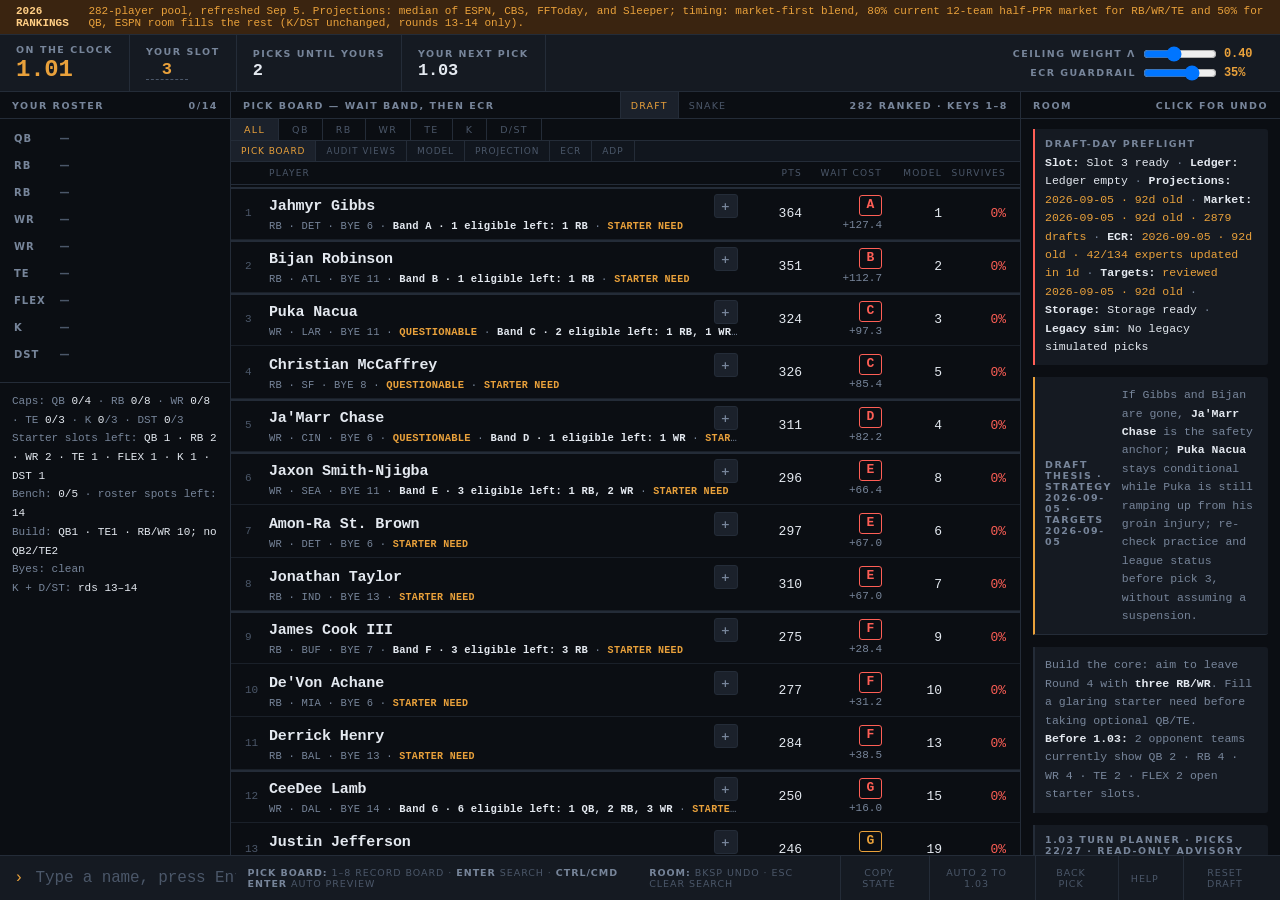
==== out/draft_terminal.html @ deabbd73 "Refresh draft-eve data and strengthen consensus judgment export" ====
<!doctype html>
<html lang="en">
<head>
<meta charset="utf-8">
<meta name="viewport" content="width=device-width,initial-scale=1,viewport-fit=cover">
<meta name="theme-color" content="#0B0E13">
<meta name="apple-mobile-web-app-capable" content="yes">
<meta name="apple-mobile-web-app-status-bar-style" content="black-translucent">
<meta name="apple-mobile-web-app-title" content="Draft Terminal">
<link rel="icon" type="image/png" sizes="32x32" href="draft-terminal-icon-32.png">
<link rel="apple-touch-icon" sizes="180x180" href="draft-terminal-icon-180.png">
<title>Lava Hound Draft Terminal</title>
<style>
:root{
  --ink:#0B0E13; --panel:#151A22; --panel2:#1B212B; --rule:#242C38;
  --amber:#E9A13B; --text:#E4E9F0; --dim:#77859A; --dimmer:#4B5769;
  --green:#3ED98B; --red:#FF5F56; --cyan:#5BC6E8;
  --mono:ui-monospace,SFMono-Regular,"SF Mono",Menlo,Consolas,"Liberation Mono",monospace;
  --sans:system-ui,-apple-system,"Segoe UI",Roboto,sans-serif;
}
*{box-sizing:border-box;margin:0;padding:0}
html,body{height:100%;overscroll-behavior:none}
body{
  background:var(--ink);color:var(--text);font-family:var(--mono);
  font-size:14px;overflow:hidden;font-variant-numeric:tabular-nums;
  -webkit-tap-highlight-color:transparent;
}
.eyebrow{font-family:var(--sans);font-size:9.5px;letter-spacing:.16em;text-transform:uppercase;color:var(--dim);font-weight:600}
button{font:inherit;color:inherit;background:none;border:none;cursor:pointer}
input{font:inherit;color:inherit;background:none;border:none;outline:none}

#app{display:grid;grid-template-rows:auto auto 1fr auto;height:100%}

/* ── header ─────────────────────────────── */
header{border-bottom:1px solid var(--rule);background:var(--panel);
  display:flex;align-items:stretch;gap:0}
.hcell{padding:9px 16px;border-right:1px solid var(--rule);display:flex;flex-direction:column;gap:3px;justify-content:center}
.hcell .v{font-size:17px;font-weight:600;letter-spacing:-.01em;line-height:1}
.hcell.big .v{font-size:24px;color:var(--amber)}
.hcell.grow{flex:1;border-right:none;align-items:flex-end;justify-content:center}
.slot-in{width:42px;font-size:17px;font-weight:600;color:var(--amber);border-bottom:1px dashed var(--dimmer);text-align:center}
.slot-in:focus{border-bottom-color:var(--amber)}
.warn{background:#3A2410;color:var(--amber);padding:5px 16px;font-size:11px;
  border-bottom:1px solid var(--rule);display:flex;gap:10px;align-items:center}
.warn b{color:#FFCE85}

/* ── body ───────────────────────────────── */
main{display:grid;grid-template-columns:230px 1fr 260px;min-height:0}
main.snake-mode{grid-template-columns:1fr}
main.snake-mode>.col:first-child,main.snake-mode>.col:last-child{display:none}
.col{min-width:0;min-height:0;display:flex;flex-direction:column}
.col+.col{border-left:1px solid var(--rule)}
.chead{padding:8px 12px 7px;border-bottom:1px solid var(--rule);display:flex;justify-content:space-between;align-items:baseline}
.mode{display:flex;align-self:stretch;margin:-8px -12px -7px 0}
.mode button{padding:0 10px;border-left:1px solid var(--rule);font-family:var(--sans);font-size:9.5px;letter-spacing:.12em;text-transform:uppercase;color:var(--dimmer)}
.mode button.on{background:var(--panel2);color:var(--amber)}

/* roster rail */
.slots{padding:6px 8px;overflow:auto}
.slotrow{display:flex;align-items:center;gap:8px;padding:5px 6px;border-radius:3px;font-size:12.5px}
.slotrow .lbl{color:var(--dim);width:38px;font-size:10px;letter-spacing:.1em;font-family:var(--sans);font-weight:600}
.slotrow.empty .nm{color:var(--dimmer)}
.slotrow.filled{background:var(--panel)}
.slotrow .nm{overflow:hidden;text-overflow:ellipsis;white-space:nowrap}
.needs{margin-top:8px;padding:9px 12px;border-top:1px solid var(--rule);font-size:11px;color:var(--dim);line-height:1.7}
.needs span{color:var(--text)}

/* board */
.board{flex:1;min-height:0;overflow:auto;overscroll-behavior:contain;padding:2px 0}
.brow{position:relative;display:grid;grid-template-columns:16px minmax(120px,1fr) 46px 60px 44px 46px 44px 50px 50px;
  align-items:center;gap:8px;padding:7px 14px;border-bottom:1px solid #1A2029;cursor:pointer}
.brow.tier-start{box-shadow:inset 0 2px 0 var(--rule)}
.brow:hover{background:var(--panel)}
.brow.focus-top{background:#1a222d}
.brow.queued .nm{color:#ffce85}
.brow.audit{cursor:default}
.brow.audit:hover{background:transparent}
/* Value bar is a faint audit-view cue only; the Pick Board drops it so the
   wait band, not the exact wait cost, carries the visual signal. */
.bar{position:absolute;left:0;top:0;bottom:0;opacity:.07;pointer-events:none}
#boardcol.pick-mode .bar{display:none}
.brow .rk{color:var(--dimmer);font-size:11px}
.nmwrap{display:flex;flex-direction:column;gap:2px;min-width:0;z-index:1}
.nmline{display:flex;align-items:center;gap:6px;min-width:0}
.nmline .nm{flex:1}
.nm{font-size:15px;font-weight:600;letter-spacing:-.01em;white-space:nowrap;overflow:hidden;text-overflow:ellipsis}
.rowaction,.mini-btn,.queue-btn,.queue-reorder{
  display:inline-flex;align-items:center;justify-content:center;min-width:28px;min-height:28px;
  padding:0 8px;border:1px solid var(--rule);border-radius:3px;color:var(--dim);background:var(--panel2);
  font:600 9px var(--sans);letter-spacing:.1em;text-transform:uppercase
}
.rowaction{flex:none;min-width:24px;min-height:24px;padding:0 6px;font-size:11px;line-height:1}
.rowaction.on{color:#ffce85;border-color:var(--amber);background:#2b2113}
.rowaction:hover,.mini-btn:hover,.queue-btn:hover,.queue-reorder:hover{color:var(--text);border-color:var(--dim)}
.rowaction:focus-visible,.mini-btn:focus-visible,.queue-btn:focus-visible,.queue-reorder:focus-visible,.brow:focus-visible{
  outline:2px solid var(--amber);outline-offset:2px
}
.sub{font-size:10.5px;color:var(--dim);letter-spacing:.02em;white-space:nowrap;overflow:hidden;text-overflow:ellipsis}
.sub .flag{color:var(--amber);font-weight:700}
.sub .conflict-projection{color:var(--cyan)}
.sub .conflict-consensus{color:var(--amber)}
.sub .tierflag{color:var(--text);font-weight:700}
.flag{color:var(--amber);font-weight:700;font-size:10px;letter-spacing:.03em;text-transform:uppercase}
.conflict-projection{color:var(--cyan)}
.conflict-consensus{color:var(--amber)}
.qtag-target{color:var(--green)}
.qtag-conditional{color:var(--amber)}
.qtag-fade{color:var(--red)}
.status{color:var(--amber);font-weight:700}
.newsflag{color:var(--dim);font-weight:600}
.num{text-align:right;font-size:13px;z-index:1}
.num small{display:block;font-size:9px;color:var(--dimmer);font-family:var(--sans);letter-spacing:.1em;text-transform:uppercase;margin-top:2px}
/* wait band (primary) over exact wait cost (secondary tiebreak) */
.wait{display:flex;flex-direction:column;align-items:flex-end;gap:3px;z-index:1;text-align:right}
.band{display:inline-flex;align-items:center;justify-content:center;min-width:23px;padding:1px 6px;
  border:1px solid currentColor;border-radius:3px;font-size:13px;font-weight:700;line-height:1.3}
.waitcost{font-size:11px;color:var(--dim)}
.thead{display:grid;grid-template-columns:16px minmax(120px,1fr) 46px 60px 44px 46px 44px 50px 50px;gap:8px;padding:5px 14px;
  border-bottom:1px solid var(--rule)}
.thead div{font-family:var(--sans);font-size:9px;letter-spacing:.14em;text-transform:uppercase;color:var(--dimmer);text-align:right;line-height:1.35}
.thead div:nth-child(2){text-align:left}
/* Pick Board keeps Player / Pts / Wait / Model / Survives; ECR, ADP and
   ECR−Model stay in the audit views and in Copy state. */
#boardcol.pick-mode .thead,#boardcol.pick-mode .brow{grid-template-columns:16px minmax(130px,1fr) 56px 72px 52px 56px}
#boardcol.pick-mode .thead>:nth-child(6),#boardcol.pick-mode .thead>:nth-child(7),#boardcol.pick-mode .thead>:nth-child(8),
#boardcol.pick-mode .brow>:nth-child(7),#boardcol.pick-mode .brow>:nth-child(8),#boardcol.pick-mode .brow>:nth-child(9){display:none}
.empty-state{padding:28px 16px;color:var(--dimmer);font-size:12.5px;line-height:1.8}

/* right rail */
.rr{padding:10px 12px;overflow:auto;font-size:12px}
#roomcol{outline:none}
#roomcol.keyboard-active .chead{background:#2b2113}
#roomcol.keyboard-active .rr{box-shadow:inset 2px 0 0 var(--amber)}
.runbox{margin-bottom:12px;padding:9px 10px;background:var(--panel);border-left:2px solid var(--rule);border-radius:0 3px 3px 0}
.runbox.hot{border-left-color:var(--red)}
.runbox .t{font-size:11.5px;line-height:1.6;color:var(--dim)}
.runbox .t b{color:var(--text)}
.runbox.notice{border-left-color:var(--green)}
.runbox.notice.warn{border-left-color:var(--amber)}
.runbox.notice.err{border-left-color:var(--red)}
.runbox.notice button{margin-left:8px}
.queuebox .qhead{display:flex;justify-content:space-between;align-items:center;gap:8px;margin-bottom:7px}
.queuebox .qtitle{display:flex;flex-direction:column;gap:2px}
.queue-actions{display:flex;flex-wrap:wrap;gap:6px;margin-top:8px}
.queue-list{display:flex;flex-direction:column;gap:6px}
.qrow{display:grid;grid-template-columns:minmax(0,1fr) auto;gap:8px;padding:7px 8px;border:1px solid var(--rule);border-radius:4px;background:#11161e}
.qrow.sniped{opacity:.66}
.qmain{min-width:0}
.qname{display:flex;align-items:center;gap:6px;color:var(--text);font-size:12px;font-weight:600}
.qmeta{margin-top:3px;color:var(--dim);font:10px var(--sans);letter-spacing:.05em;text-transform:uppercase;white-space:nowrap;overflow:hidden;text-overflow:ellipsis}
.qwarn{margin-top:3px;font-size:10px;letter-spacing:.03em;line-height:1.5;white-space:normal}
.qcontrols{display:flex;flex-wrap:wrap;align-items:center;gap:4px;justify-content:flex-end}
.qtags{display:flex;flex-wrap:wrap;gap:4px;width:100%;justify-content:flex-end}
.queue-btn[disabled],.queue-reorder[disabled],.mini-btn[disabled]{opacity:.45;cursor:default}
.queue-empty{color:var(--dimmer);font-size:11px;line-height:1.6}
.smart-queue .sqrow{margin-top:8px;padding-top:8px;border-top:1px solid var(--rule)}
.smart-queue .sqrow:first-of-type{margin-top:6px;padding-top:0;border-top:none}
.log{margin-top:4px}
.logrow{display:flex;gap:8px;padding:3px 0;font-size:11px;color:var(--dim);border-bottom:1px solid #171D25}
.logrow .p{color:var(--dimmer);width:38px;flex:none}
.logrow.mine .n{color:var(--amber)}
.logrow.auto .p{color:var(--cyan)}
.logrow .n{color:var(--text);overflow:hidden;text-overflow:ellipsis;white-space:nowrap}

/* command bar */
footer{border-top:1px solid var(--rule);background:var(--panel);display:flex;align-items:center;gap:12px;padding:0 14px}
#q{flex:1;padding:13px 0;font-size:16px;letter-spacing:-.01em}
#q::placeholder{color:var(--dimmer)}
.caret{color:var(--amber);font-size:16px}
.keys{display:flex;gap:14px;font-family:var(--sans);font-size:9.5px;letter-spacing:.1em;text-transform:uppercase;color:var(--dimmer)}
.keys b{color:var(--dim);font-weight:600}
.lam{display:flex;align-items:center;gap:7px;padding-right:4px}
.lam input{width:74px}
.lam .v{color:var(--amber);font-size:12px;min-width:36px}
.lam button{padding:2px 5px;border:1px solid var(--rule);border-radius:3px;color:var(--dim);font:600 8px var(--sans);letter-spacing:.08em}
.lam button.on{color:var(--green);border-color:var(--green)}
@media (max-width:980px){main{grid-template-columns:1fr}.col:first-child,.col:last-child{display:none}}

/* ── filter tabs ─────────────────────────────── */
.filt{display:flex;border-bottom:1px solid var(--rule)}
.filt button{padding:5px 13px;font-family:var(--sans);font-size:9.5px;letter-spacing:.14em;
  text-transform:uppercase;color:var(--dimmer);border-right:1px solid var(--rule)}
.filt button:hover{color:var(--text);background:var(--panel2)}
.filt button.on{background:var(--panel2);color:var(--amber)}
.sort{display:none;align-items:stretch;border-bottom:1px solid var(--rule);background:#11161e}
.sort button{flex:none;padding:5px 10px;font-family:var(--sans);font-size:9px;letter-spacing:.1em;text-transform:uppercase;color:var(--dimmer);border-right:1px solid var(--rule);white-space:nowrap}
.sort button.on{color:var(--cyan);background:var(--panel2)}
.sort button[data-sort="gain"].on{color:var(--amber)}
.sortsep{flex:none;display:flex;align-items:center;padding:0 10px;border-right:1px solid var(--rule);
  font-family:var(--sans);font-size:8.5px;letter-spacing:.14em;text-transform:uppercase;color:var(--dimmer);white-space:nowrap}
.planbar{display:none;align-items:center;gap:8px;padding:6px 12px;border-bottom:1px solid var(--rule);background:#11161e;color:var(--dim);font:10px var(--sans);line-height:1.35}
.planbar.on{display:flex}.planbar span{flex:1}.planbtn{padding:4px 8px;border:1px solid var(--rule);border-radius:3px;color:var(--text);font:600 9px var(--sans);letter-spacing:.08em;text-transform:uppercase}.planbtn:hover,.planbtn.on{border-color:var(--amber);color:var(--amber);background:#2b2113}
.snake-layout-label{display:none;flex:none;color:var(--dimmer);font:600 9px var(--sans);letter-spacing:.1em;text-transform:uppercase}
.snake-detail{display:none;padding:7px 12px;border-bottom:1px solid var(--rule);background:#11161e;color:var(--dim);font:11px var(--sans);white-space:nowrap;overflow:hidden;text-overflow:ellipsis}
.snake-detail.on{display:block}.snake-detail b{color:var(--amber)}
.snakeboard{padding:0;overflow:auto;background:#10151d}
.snakegrid{display:grid;grid-template-columns:30px repeat(12,minmax(0,1fr));min-width:0}
.snake-mobile{display:none}
.snakehead,.snakecorner{position:sticky;top:0;z-index:2;background:var(--panel);border-bottom:1px solid var(--rule);padding:7px 4px;text-align:center;color:var(--dim);font:600 9px var(--sans);letter-spacing:.1em;text-transform:uppercase}
.snakecorner{left:0;z-index:3}.snakehead.mine{color:var(--amber);background:#2b2113}.snake-round{position:sticky;left:0;z-index:1;display:flex;align-items:center;justify-content:center;min-height:52px;background:var(--panel);border-right:1px solid var(--rule);border-bottom:1px solid var(--rule);color:var(--dimmer);font:600 9px var(--sans);letter-spacing:.08em}
.snakecell{min-height:52px;padding:6px 7px;border-right:1px solid #242c38;border-bottom:1px solid #242c38;background:#151a22;overflow:hidden}.snakecell.mock{background:#171e28}.snakecell.real{background:#1b2530}.snakecell.mine{box-shadow:inset 0 0 0 1px var(--amber);background:#302515}.snakecell.pos-qb,.snake-mobile-pick.pos-qb{--slot-accent:var(--red)}.snakecell.pos-rb,.snake-mobile-pick.pos-rb{--slot-accent:var(--green)}.snakecell.pos-wr,.snake-mobile-pick.pos-wr{--slot-accent:var(--cyan)}.snakecell.pos-te,.snake-mobile-pick.pos-te{--slot-accent:var(--amber)}.snakecell.pos-k,.snake-mobile-pick.pos-k{--slot-accent:var(--dim)}.snakecell.pos-dst,.snake-mobile-pick.pos-dst{--slot-accent:var(--text)}.snakecell[class*="pos-"],.snake-mobile-pick[class*="pos-"]{box-shadow:inset 0 3px 0 var(--slot-accent)}.snakecell.mine[class*="pos-"]{box-shadow:inset 0 0 0 1px var(--amber),inset 0 3px 0 var(--slot-accent)}.snakecell .pick{display:block;color:var(--dimmer);font:9px var(--sans);letter-spacing:.06em}.snakecell .sname{display:block;margin-top:3px;color:var(--text);font-size:11px;font-weight:600;white-space:nowrap;overflow:hidden;text-overflow:ellipsis}.snakecell.mine .sname{color:#ffce85}.snakecell .spos{display:block;margin-top:2px;color:var(--dim);font-size:9px}.snakeempty{color:#4b5769}
.why{font-family:var(--sans);font-size:9.5px;color:var(--dimmer);white-space:nowrap;overflow:hidden;text-overflow:ellipsis}
/* ── help dialog ─────────────────────────────── */
/* Height is pinned to the dynamic viewport (not the layout viewport) so mobile
   browser chrome cannot clip the top or bottom; only .helpbody scrolls. */
.help{position:fixed;left:0;right:0;top:0;height:100%;height:100dvh;display:none;
  align-items:center;justify-content:center;background:rgba(0,0,0,.72);z-index:50;
  padding:max(16px,env(safe-area-inset-top)) max(16px,env(safe-area-inset-right)) max(16px,env(safe-area-inset-bottom)) max(16px,env(safe-area-inset-left))}
.help.on{display:flex}
.helpbox{position:relative;display:flex;flex-direction:column;width:min(560px,100%);max-height:100%;min-height:0;
  background:var(--panel);border:1px solid var(--rule);box-shadow:0 20px 70px #000;
  font-family:var(--sans);line-height:1.55;color:var(--dim)}
.helphead{flex:none;display:flex;align-items:center;justify-content:space-between;gap:12px;
  padding:13px 14px;background:var(--panel2);border-bottom:1px solid var(--rule)}
.helpbox h2{font:600 16px var(--mono);color:var(--text)}
.helpbody{flex:1;min-height:0;overflow-y:auto;overscroll-behavior:contain;-webkit-overflow-scrolling:touch;padding:14px 18px 20px}
.helpbody:focus-visible{outline:2px solid var(--amber);outline-offset:-3px}
.helpbox p{margin:9px 0}.helpbox p:first-child{margin-top:0}.helpbox b{color:var(--amber)}
.statebody{display:flex;flex-direction:column;gap:10px;padding:14px 16px 16px;font-family:var(--sans);color:var(--dim)}
.statebody textarea{width:100%;min-height:220px;resize:vertical;padding:10px;background:var(--ink);border:1px solid var(--rule);border-radius:3px;color:var(--text);font:11px/1.45 var(--mono);outline:none}
.stateactions{display:flex;justify-content:flex-end;flex-wrap:wrap;gap:8px}.stateactions button{min-height:38px;padding:0 12px;border:1px solid var(--rule);border-radius:3px;color:var(--text);font:600 10px var(--sans);letter-spacing:.08em;text-transform:uppercase}.stateactions button.primary{border-color:var(--amber);color:var(--amber)}
.state-error{min-height:18px;color:var(--red);font-size:11px;line-height:1.5}
.state-error.ok{color:var(--green)}
#helpclose,#stateclose{flex:none;display:flex;align-items:center;justify-content:center;min-width:38px;min-height:38px;
  color:var(--dim);font-size:21px;line-height:1;border:1px solid var(--rule);border-radius:3px}
#helpclose:hover,#stateclose:hover{color:var(--text);border-color:var(--dim)}
#helpclose:focus-visible,#stateclose:focus-visible{outline:2px solid var(--amber);outline-offset:2px}

/* ── on the clock ────────────────────────────── */
@keyframes otcpulse{from{background:var(--panel)}to{background:#1A2C19}}
.hcell.big.otc{animation:otcpulse 1.2s ease-in-out infinite alternate}
.hcell.big.otc .v{color:var(--green)}
@media (prefers-reduced-motion:reduce){
  .hcell.big.otc{animation:none}
}

/* Recording and search feedback must remain visible while the Board tab is active. */
.record-toast{position:fixed;left:50%;bottom:58px;z-index:45;display:none;align-items:center;gap:10px;
  max-width:min(540px,calc(100vw - 24px));transform:translateX(-50%);padding:9px 11px;background:var(--panel2);
  border:1px solid var(--rule);border-left:3px solid var(--green);box-shadow:0 10px 32px #000;color:var(--text);font:12px var(--sans)}
.record-toast.on{display:flex}.record-toast.warn{border-left-color:var(--amber)}.record-toast.err{border-left-color:var(--red)}
.record-toast span{min-width:0;overflow:hidden;text-overflow:ellipsis;white-space:nowrap}
.record-toast button{flex:none;min-height:32px;padding:0 9px;border:1px solid var(--rule);border-radius:3px;color:var(--amber);font-weight:700}

/* ── footer buttons ──────────────────────────── */
.fbtn{font-family:var(--sans);font-size:9.5px;letter-spacing:.1em;text-transform:uppercase;
  color:var(--dimmer);padding:0 12px;border-left:1px solid var(--rule);align-self:stretch}
.fbtn:hover{color:var(--text);background:var(--panel2)}
.fbtn.ok{color:var(--green)}
.fbtn:disabled{color:var(--dimmer);cursor:default;background:none}
.mobile-nav{display:none}

/* Compact desktops retain all three rails, but tighten the full audit grid so
   the Survives column never disappears behind the room rail. */
@media (min-width:981px) and (max-width:1100px){
  .brow,.thead{grid-template-columns:14px minmax(100px,1fr) 40px 56px 38px 38px 38px 52px 50px;gap:5px;padding-left:8px;padding-right:8px}
  .thead div{font-size:8.5px;letter-spacing:.1em}
}
@media (min-width:981px){
  .snake-layout-label,.snake-layout-btn{display:none!important}
}

@media (max-width:980px){
  body{font-size:13px}
  #app{height:100dvh;grid-template-rows:auto auto 1fr auto auto}
  .warn{padding:5px max(10px,env(safe-area-inset-right)) 5px max(10px,env(safe-area-inset-left));font-size:9px;line-height:1.25}
  header{overflow-x:auto;padding-left:env(safe-area-inset-left);padding-right:env(safe-area-inset-right);scrollbar-width:none}
  header::-webkit-scrollbar{display:none}
  .hcell{padding:8px 10px;min-width:max-content}
  .hcell.big .v{font-size:21px}
  .hcell:nth-child(4),.hcell.grow{display:none}
  main,main.snake-mode{display:block;min-height:0}
  main>.col,main.snake-mode>.col{display:none;border-left:0;width:100%;max-width:100vw;height:100%}
  main>.col.mobile-on,main.snake-mode>.col.mobile-on{display:flex}
  .chead{min-height:36px;padding:7px 9px;gap:6px}
  .mode{margin:-7px -9px -7px 0}
  .mode button,.filt button,.sort button{min-height:40px;padding-left:11px;padding-right:11px}
  .sort button{padding-left:10px;padding-right:10px}
  .filt,.sort,.planbar{width:100%;min-width:0;overflow-x:auto;flex:none;scrollbar-width:none}
  .filt::-webkit-scrollbar,.sort::-webkit-scrollbar,.planbar::-webkit-scrollbar{display:none}
  .planbar{align-items:stretch;padding:5px 8px}
  .planbar span{display:none}
  .planbtn{min-height:38px;white-space:nowrap}
  .brow,.thead{grid-template-columns:22px minmax(0,1fr) 42px 48px 52px;gap:5px;padding-left:8px;padding-right:8px}
  /* Keep all eight candidates visible on a typical phone without shrinking
     the rows below a comfortable touch target. News metadata stays on one
     line so a recent update cannot make only some rows taller. */
  .brow{min-height:53px;padding-top:3px;padding-bottom:3px}
  .brow>:nth-child(6),.brow>:nth-child(7),.brow>:nth-child(8),.brow>:nth-child(9),
  .thead>:nth-child(5),.thead>:nth-child(6),.thead>:nth-child(7),.thead>:nth-child(8){display:none}
  /* Pick Board keeps Model on tablets/large phones; it is restored from the
     audit-column hide above. ECR/ADP/ECR−Model stay hidden here. */
  #boardcol.pick-mode .thead,#boardcol.pick-mode .brow{grid-template-columns:20px minmax(0,1fr) 38px 58px 34px 46px}
  #boardcol.pick-mode .thead>:nth-child(5),#boardcol.pick-mode .brow>:nth-child(6){display:block}
  /* A selected audit tab must expose the metric it sorts by on mobile. Model
     and ECR also keep the comparison delta visible; narrower phones drop the
     delta below to protect the player name. */
  #boardcol[data-board-view="model"] .thead,#boardcol[data-board-view="model"] .brow,
  #boardcol[data-board-view="ecr"] .thead,#boardcol[data-board-view="ecr"] .brow{
    grid-template-columns:20px minmax(0,1fr) 38px 34px 52px 46px}
  #boardcol[data-board-view="model"] .thead>:nth-child(4),#boardcol[data-board-view="model"] .brow>:nth-child(5),
  #boardcol[data-board-view="ecr"] .thead>:nth-child(4),#boardcol[data-board-view="ecr"] .brow>:nth-child(5){display:none}
  #boardcol[data-board-view="model"] .thead>:nth-child(5),#boardcol[data-board-view="model"] .thead>:nth-child(8),
  #boardcol[data-board-view="model"] .brow>:nth-child(6),#boardcol[data-board-view="model"] .brow>:nth-child(9),
  #boardcol[data-board-view="ecr"] .thead>:nth-child(6),#boardcol[data-board-view="ecr"] .thead>:nth-child(8),
  #boardcol[data-board-view="ecr"] .brow>:nth-child(7),#boardcol[data-board-view="ecr"] .brow>:nth-child(9){display:block}
  #boardcol[data-board-view="adp"] .thead,#boardcol[data-board-view="adp"] .brow{grid-template-columns:20px minmax(0,1fr) 38px 44px 46px}
  #boardcol[data-board-view="adp"] .thead>:nth-child(4),#boardcol[data-board-view="adp"] .brow>:nth-child(5){display:none}
  #boardcol[data-board-view="adp"] .thead>:nth-child(7),#boardcol[data-board-view="adp"] .brow>:nth-child(8){display:block}
  .nm{font-size:14px}.why{font-size:8.5px}.num{font-size:12px}
  .band{font-size:12px;min-width:21px;padding:1px 5px}.waitcost{font-size:10px}
  .slots{padding:8px}.slotrow{min-height:38px;font-size:14px}.needs{font-size:12px}
  .rr{padding:10px;overscroll-behavior:contain}
  /* Queue controls are draft-day touch targets on phones, not desktop-sized
     utility buttons. Keep every tag/reorder action comfortably tappable. */
  .qcontrols>.queue-btn,.qcontrols>.queue-reorder,.qtags .queue-btn{min-width:40px;min-height:40px}
  .snake-layout-label{display:block}
  .snakegrid{display:none;grid-template-columns:30px repeat(12,90px);min-width:1110px}
  #board.snakeboard[data-snake-view="grid"] .snakegrid{display:grid}
  #board.snakeboard[data-snake-view="grid"] .snake-mobile{display:none}
  #board.snakeboard[data-snake-view="cards"] .snakegrid{display:none}
  #board.snakeboard[data-snake-view="cards"] .snake-mobile{display:block}
  .snake-mobile{padding:0 8px 12px}
  .snake-mobile-round{padding-top:8px}
  .snake-mobile-rhead{position:sticky;top:0;z-index:2;display:flex;justify-content:space-between;align-items:center;min-height:32px;padding:5px 8px;background:#10151d;border-bottom:1px solid var(--rule);color:var(--dim);font:600 10px var(--sans);letter-spacing:.1em;text-transform:uppercase}
  .snake-mobile-rhead span:last-child{color:var(--dimmer);font-weight:500}
  .snake-mobile-picks{display:grid;grid-template-columns:repeat(2,minmax(0,1fr));gap:6px;padding-top:6px}
  .snake-mobile-pick{min-height:64px;padding:7px 8px;border:1px solid var(--rule);border-radius:4px;background:var(--panel);overflow:hidden}
  .snake-mobile-pick.real{background:#1b2530}.snake-mobile-pick.mock{background:#171e28}
  .snake-mobile-pick.mine{border-color:var(--amber);background:#302515}
  .snake-mobile-pick.mine[class*="pos-"]{box-shadow:inset 0 0 0 1px var(--amber),inset 0 3px 0 var(--slot-accent)}
  .snake-mobile-pick .pick{display:flex;justify-content:space-between;gap:5px;color:var(--dimmer);font:9px var(--sans);letter-spacing:.06em}
  .snake-mobile-pick.mine .pick,.snake-mobile-pick.mine .sname{color:#ffce85}
  .snake-mobile-pick .sname{display:block;margin-top:5px;color:var(--text);font-size:12px;font-weight:600;white-space:nowrap;overflow:hidden;text-overflow:ellipsis}
  .snake-mobile-pick .spos{display:block;margin-top:3px;color:var(--dim);font-size:9px;white-space:nowrap;overflow:hidden;text-overflow:ellipsis}
  .snake-mode #poolcount{display:none}
  .snakeboard .snakecell{min-height:58px;padding:7px 8px}
  .snakeboard .snakehead{position:sticky;top:0;min-height:34px;padding:8px 4px;white-space:nowrap}
  .snakeboard .snake-round{position:sticky;left:0;min-height:58px}
  /* Snake is planning-only on mobile; reclaim the command footer's height so
     the full-room grid remains useful in short landscape viewports. */
  main.snake-mode~footer{display:none}
  #board{flex:1;min-height:0;overflow:auto;overscroll-behavior:contain}
  footer{display:grid;grid-template-columns:repeat(5,minmax(0,1fr));gap:0;padding:0 max(6px,env(safe-area-inset-right)) env(safe-area-inset-bottom) max(6px,env(safe-area-inset-left))}
  footer .caret,.keys{display:none}
  #q{grid-column:1/-1;width:100%;padding:10px 6px;border-bottom:1px solid var(--rule);font-size:16px}
  .fbtn{min-height:44px;padding:0 5px;border-left:0;border-right:1px solid var(--rule);font-size:8.5px;line-height:1.15}
  #auto{margin-left:0!important}
  #copy{margin-left:0!important}
  #reset{border-right:0}
  .mobile-nav{display:flex;background:var(--panel);border-top:1px solid var(--rule);padding-left:env(safe-area-inset-left);padding-right:env(safe-area-inset-right)}
  .mobile-nav button{flex:1;min-height:44px;border-right:1px solid var(--rule);font:600 10px var(--sans);letter-spacing:.12em;text-transform:uppercase;color:var(--dim)}
  .mobile-nav button:last-child{border-right:0}
  .mobile-nav button.on{color:var(--amber);background:var(--panel2);box-shadow:inset 0 2px 0 var(--amber)}
  .help{padding:max(12px,env(safe-area-inset-top)) max(12px,env(safe-area-inset-right)) max(12px,env(safe-area-inset-bottom)) max(12px,env(safe-area-inset-left))}
  .helphead{padding:11px 12px}
  .helpbody{padding:12px 14px 18px}
  .nmline{position:relative}.nmline .nm{padding-right:42px}
  .rowaction{position:absolute;right:0;top:-3px;min-width:40px;min-height:40px}
  .record-toast{bottom:calc(145px + env(safe-area-inset-bottom))}
}

/* Narrow phones: drop the Model column so the player name stays readable.
   Model rank is still shown in the reasoning line under each name. */
@media (max-width:479px){
  #boardcol.pick-mode .thead,#boardcol.pick-mode .brow{grid-template-columns:20px minmax(0,1fr) 58px 46px}
  #boardcol.pick-mode .thead>:nth-child(3),#boardcol.pick-mode .brow>:nth-child(4){display:none}
  #boardcol.pick-mode .thead>:nth-child(5),#boardcol.pick-mode .brow>:nth-child(6){display:none}
}
@media (max-width:359px){
  #boardcol[data-board-view="model"] .thead,#boardcol[data-board-view="model"] .brow,
  #boardcol[data-board-view="ecr"] .thead,#boardcol[data-board-view="ecr"] .brow{
    grid-template-columns:20px minmax(0,1fr) 38px 38px 46px}
  #boardcol[data-board-view="model"] .thead>:nth-child(8),#boardcol[data-board-view="model"] .brow>:nth-child(9),
  #boardcol[data-board-view="ecr"] .thead>:nth-child(8),#boardcol[data-board-view="ecr"] .brow>:nth-child(9){display:none}
}
</style>
</head>
<body>
<div id="app">
  <div class="warn" id="warn">
    <b>2026 RANKINGS</b><span>282-player pool, refreshed Sep 5. Projections: median of ESPN, CBS, FFToday, and Sleeper; timing: market-first blend, 80% current 12-team half-PPR market for RB/WR/TE and 50% for QB, ESPN room fills the rest (K/DST unchanged, rounds 13-14 only).</span>
  </div>

  <header>
    <div class="hcell big"><span class="eyebrow">On the clock</span><span class="v" id="pickno">1.01</span></div>
    <div class="hcell"><span class="eyebrow">Your slot</span><span class="v"><input class="slot-in" id="slot" value="3" inputmode="numeric"></span></div>
    <div class="hcell"><span class="eyebrow">Picks until yours</span><span class="v" id="until">—</span></div>
    <div class="hcell"><span class="eyebrow">Your next pick</span><span class="v" id="nextpick">—</span></div>
    <div class="hcell grow">
      <div class="lam">
        <span class="eyebrow">Ceiling weight λ</span>
        <input type="range" id="lam" min="0" max="1" step="0.05" value="0.4">
        <span class="v" id="lamv">0.40</span>
      </div>
      <div class="lam">
        <span class="eyebrow">ECR guardrail</span>
        <input type="range" id="ecrw" min="0" max="0.5" step="0.05" value="0.35">
        <span class="v" id="ecrwv">35%</span>
      </div>
    </div>
  </header>

  <main>
    <div class="col" id="rostercol">
      <div class="chead"><span class="eyebrow">Your roster</span><span class="eyebrow" id="rcount"></span></div>
      <div class="slots" id="slots"></div>
      <div class="needs" id="needs"></div>
    </div>

    <div class="col mobile-on" id="boardcol">
      <div class="chead"><span class="eyebrow" id="boardtitle">Pick Board</span><div class="mode" id="mode" role="group" aria-label="Board mode"><button class="on" data-view="prep">Draft</button><button data-view="plan">Snake</button></div><span class="eyebrow" id="poolcount"></span></div>
      <div class="filt" id="filt" role="group" aria-label="Position filter">
        <button class="on" data-pos="">All</button>
        <button data-pos="QB">QB</button>
        <button data-pos="RB">RB</button>
        <button data-pos="WR">WR</button>
        <button data-pos="TE">TE</button>
        <button data-pos="K">K</button>
        <button data-pos="DST">D/ST</button>
      </div>
      <div class="sort" id="sort" role="group" aria-label="Board view"><button class="on" data-sort="gain">Pick Board</button><span class="sortsep">Audit views</span><button data-sort="model" aria-label="Model audit view (read only)">Model</button><button data-sort="proj" aria-label="Projection audit view (read only)">Projection</button><button data-sort="ecr" aria-label="ECR audit view (read only)">ECR</button><button data-sort="adp" aria-label="ADP audit view (read only)">ADP</button></div>
      <div class="planbar" id="planbar"><span id="mocknote">Choose an exact source board, or use Need-aware to simulate roster-based opponent selections. Neither changes real draft state.</span><button class="planbtn" data-mock="model">Model</button><button class="planbtn" data-mock="ecr">ECR</button><button class="planbtn" data-mock="adp">ADP</button><button class="planbtn" data-mock="needs">Need-aware</button><button class="planbtn" id="randommock">Randomize</button><button class="planbtn planbtn-primary" id="autountil">Auto to my pick (preview)</button><span class="snake-layout-label">Layout</span><button class="planbtn snake-layout-btn on" data-snake-view="grid">Grid</button><button class="planbtn snake-layout-btn" data-snake-view="cards">Cards</button><button class="planbtn" id="clearmock">Clear mock</button></div>
      <div class="snake-detail" id="snake-detail" aria-live="polite"></div>
      <div class="thead"><div></div><div>Player</div><div title="Projected fantasy points for this league's scoring">Pts</div><div title="Wait cost: ceiling-adjusted points lost by waiting until your next pick. The letter is the wait band (A, B, C …) — players in the same band are statistical ties. The number below it is the exact wait cost, used only as the final tiebreak.">Wait Cost</div><div title="Model decision rank among skill players">Model</div><div title="Raw FantasyPros half-PPR expert consensus rank (audit view)">ECR</div><div title="ESPN room average draft position, shown as a decimal average rather than an ordinal rank (audit view)">ADP avg</div><div title="Skill-player ECR rank minus Model rank. Positive means the model ranks the player ahead of the expert panel; negative means the panel is higher.">ECR &minus; Model</div><div title="Chance the player is still on the board at your next pick">Survives</div></div>
      <div class="board" id="board"></div>
    </div>

    <div class="col" id="roomcol" tabindex="0" aria-label="Room keyboard controls">
      <div class="chead"><span class="eyebrow">Room</span><span class="eyebrow" id="roomhint">click for undo</span></div>
      <div class="rr">
        <div id="preflight"></div>
        <div id="plan"></div>
        <div id="queuebox"></div>
        <div id="runs"></div>
        <div class="eyebrow" style="margin:12px 0 5px">Recent picks</div>
        <div class="log" id="log"></div>
      </div>
    </div>
  </main>

  <nav class="mobile-nav" id="mobilenav" aria-label="Draft views">
    <button data-panel="rostercol" aria-pressed="false">Roster</button>
    <button class="on" data-panel="boardcol" aria-pressed="true">Board</button>
    <button data-panel="roomcol" aria-pressed="false">Room / Queue</button>
  </nav>

  <footer>
    <span class="caret">›</span>
    <input id="q" placeholder="Type a name, press Enter to record the pick on the clock" autocomplete="off" spellcheck="false">
    <div class="keys">
      <span><b>Pick Board:</b> 1–8 record board · <b>Enter</b> search · <b>Ctrl/Cmd Enter</b> auto preview</span><span><b>Room:</b> Bksp undo · Esc clear search</span>
    </div>
    <button id="copy" class="fbtn" style="margin-left:auto">Copy state</button>
    <button id="auto" class="fbtn">Auto to my pick</button>
    <button id="backpick" class="fbtn" aria-label="Undo the most recent pick" disabled>Back pick</button>
    <button id="helpbtn" class="fbtn" aria-haspopup="dialog" aria-expanded="false">Help</button>
    <button id="reset" class="fbtn">Reset draft</button>
  </footer>
</div>
<div class="record-toast" id="toast" role="status" aria-live="polite" aria-atomic="true"></div>
<div class="help" id="help" role="dialog" aria-modal="true" aria-labelledby="helptitle">
  <div class="helpbox">
    <div class="helphead">
      <h2 id="helptitle">Draft terminal guide</h2>
      <button id="helpclose" type="button" aria-label="Close help">×</button>
    </div>
    <div class="helpbody" id="helpbody" tabindex="0" aria-label="Guide contents">
      <p><b>Pick Board</b> is the draft-day order: legal roster options first, then the uncertainty-aware wait band, then the configured same-band tiebreak, then exact wait cost. The current same-band tiebreak is consensus-first (ECR rank, then Model, then gain); it is isolated for backtesting and does not change VONA, projection weights or survival. A 25+ rank Model/ECR conflict activates a conservative review gate. <b>Survives</b> is the chance the player is still available at your next pick.</p>
      <p><b>Wait Cost</b> is the ceiling-adjusted value lost if you wait until your next pick — VONA, in the older label. Read the <b>wait band</b> first: A, B, C and so on group players whose wait costs are inside a 4–12 point uncertainty band, so small forecast differences are treated as ties instead of false precision. Everything in band A is a live option; the exact number under the letter is only the final tiebreak. The <b>ECR T1</b> line under a name is the published expert tier for that player, which is a different thing from the wait band.</p>
      <p><b>Projection</b> is the median of ESPN, CBS, FFToday, and Sleeper (Rotowire) when available. Each row shows the number of contributing sources, their range, and the forecast spread; that is uncertainty evidence, not a calibrated confidence grade. CBS, FFToday, and Sleeper raw stat lines are rescored locally using player-specific 2023–25 first-down rates regressed toward position averages. ADP and ECR never enter the projection. <b>Model</b> subtracts 80% of position replacement from projected points, blends that core rank with half-PPR ECR re-ranked among skill players, and breaks wait-band ties. Model is an audit view, not the pick list.</p>
      <p><b>ECR</b> is one current FantasyPros expert panel, not an invitation to average the same opinions again. Its expert disagreement is shown under the ECR rank and included in Copy state for close-call judgment; it does not alter wait cost or availability. Raw ECR, ADP and <b>ECR − Model</b> stay off the Pick Board so the on-clock screen is short — they are one tab away in the audit views and always in Copy state. ECR − Model is the skill-player ECR rank minus the Model rank: positive means the model likes the player more than the panel does. Additional expert lists remain shadow evidence until historical testing shows incremental value.</p>
      <p><b>Ceiling weight</b> defaults to the validated 0.40 and remains live-adjustable. The current upside SD is a configured generic position-rate proxy carried separately from forecast disagreement; it is useful across positions but is not a measured player-specific ceiling. Resolve close same-position calls with current role, health, discipline and quarterback news in the copied-state judgment step.</p>
      <p><b>Availability</b> is market-first: RB/WR/TE blend 80% of Fantasy Football Calculator's current 12-team half-PPR market with 20% ESPN-only room rank/ADP, QB blends 50/50, and K/DST are unchanged since they never enter VONA. ESPN's room price for RB/WR runs later than the market; ESPN's room price for TE runs earlier than the market instead (about 15 picks among ranked TEs in the current sample). TE keeps the same 80% market weight as RB/WR for now — that is a provisional choice pending targeted validation, not a fit to this one snapshot. Observed market draft dispersion drives the survival curve when a player is matched, widened whenever ESPN and market disagree so a large source gap reads as genuine uncertainty instead of false precision; otherwise a conservative heuristic supplies the fallback. Unavailable and low-source-coverage players remain searchable for accurate bookkeeping but no longer occupy forecasted opponent picks or expected-next-player estimates. A dated authoritative league-status override can supersede lagging ESPN status; its source and exact reason are shown in Copy state, and it never invents a return date. Sleeper is read as a second independent availability source: it contributes the injured body part and its own news recency, and a disagreement with ESPN is flagged on the board and in Copy state rather than applied, since an automatic override would let whichever feed happened to update last decide who is draftable.</p>
      <p><b>ESPN update</b> plus a date under a name is only the timestamp of that player's most recent ESPN news item, shown when it landed within the last three days. It is a recency marker, not a headline and not a sentiment signal — read the actual news before acting on it.</p>
      <p><b>Winning build</b> is QB1, TE1, ten RB/WR, K1 and D/ST1. It starts with three RB/WR through Round 4, secures WR1 by Round 5, fills RB2/WR2/FLEX by Round 8, TE by Round 9, QB by Round 10, and takes K/D/ST in Rounds 13–14. The current slot-3 thesis adds conditional rails: after a WR at 1.03, leave 22/27 with RB1; after a two-WR first three, secure RB1 by 51 and RB2 by 75. QB2 and TE2 are waiver positions in this shallow format.</p>
      <p><b>Draft thesis</b> is a dated, visible judgment layer. It currently treats Ja'Marr Chase as the 1.03 safety anchor while Puka Nacua ramps up from his groin injury; verify his current practice and league status, uses the joint Smart Queue for 22/27, and treats 70/75 as the default QB window. Earlier QB is still shown because VONA is unchanged, but it is an exception that must rank first in the joint turn evaluation rather than a preset Josh Allen target.</p>
      <p><b>Target thesis</b> is a separate, dated watchlist for our exact later picks. A player needs support from at least two independent source families. The terminal calculates the current ESPN-versus-market discount after every refresh, but the watchlist never changes projection, VONA, survival, Model rank, or eligibility. On the day before the draft, refresh the numeric feeds, re-check official availability and depth charts, then update the target review date and names only after the qualitative sources have been reviewed again.</p>
      <p><b>1.03 turn planner</b> is a read-only advisory: it separates current pick-22 targets from players likely to survive to pick 27, then offers independent pair ideas. Those pair ideas are not a joint simulation and never change the ledger or board ranking. Conditional fallers are labeled from low survival to pick 22.</p>
      <p><b>Smart Queue</b> is a model-generated, read-only advisory that appears once pick 22 is on the clock. Unlike the turn planner's pair ideas, it is a genuine conditional simulation: for each top pick-22 candidate it rolls forward opponent picks 23–26 with the same calibrated opponent model, then re-derives eligibility, roster state and the best pick-27 outcome against that specific resulting pool — not two independently ranked numbers added together. Candidates are ranked by VOR@22 + E[VOR@27], both value-over-replacement figures, which is a different quantity from the Pick Board's wait-cost/VONA gain (value vs. your next pick) — the two numbers are not directly comparable. It never changes the ledger, board ranking or your manual Queue; press Compute to run it (it does not run automatically on every render, and while it is running the button is disabled and shows Computing…).</p>
      <p><b>Draft</b> keeps the top eight candidates in the first screen and lets you scroll through the full ranking below them. On the Pick Board, press <b>1–8</b> to record one of those top eight, type an unambiguous name and press Enter, or click any player row. A partial name matching multiple players will never record automatically. Model, Projection, ECR and ADP are read-only audit views; switch back to the Pick Board before recording. A large Model/ECR gap is labeled projection-led or consensus-led for review; it does not change rank weights. <b>Auto to my pick</b> and <b>Ctrl/Cmd Enter</b> rehearse opponent picks through your next turn; simulated picks are marked <b>~</b> in the same ledger and Copy state, so reset the draft before using it live. Snake remains the planning-only board for comparing whole-room scenarios. While this guide is open the board is locked — nothing can be recorded or undone.</p>
      <p><b>Queue</b> is manual and persisted — your explicit override layer, separate from any model advisory. Use + on a Pick Board row, reorder targets under Room / Queue, and use Pick there only while you are on the clock. Tag a queued entry <b>Target</b>, <b>Conditional</b>, or <b>Fade</b> for your own bookkeeping; tags persist, export, and survive Reset with the entry, but never influence Model rank, wait cost, or survival. A queued player who fails the recommendation guardrails, or a Fade tagged on a current Smart Queue candidate, is flagged in the queue row so the conflict is visible before you draft it. Opponent picks move queued targets to Recently sniped, tag included; Undo reactivates them. Backup JSON copies a machine-restorable snapshot, and Import validates it before replacing local state. Reset draft preserves the queue and its tags.</p>
      <p>Record every real pick here. Copy state on your turn and paste it to Codex or Claude for a current-news top three. K/DST stay out of wait-cost ranking and are prioritized in rounds 13–14.</p>
      <p>Press <b>Esc</b>, click outside this panel, or use the × above to close.</p>
    </div>
  </div>
</div>
<div class="help" id="state-dialog" role="dialog" aria-modal="true" aria-labelledby="statetitle">
  <div class="helpbox">
    <div class="helphead">
      <h2 id="statetitle">Restore draft backup</h2>
      <button id="stateclose" type="button" aria-label="Close state backup">×</button>
    </div>
    <div class="statebody">
      <p>Paste a Draft Terminal backup below. It must pass player, range, duplicate, and roster-cap validation before it can replace local state.</p>
      <textarea id="statejson" spellcheck="false" aria-label="Draft backup JSON" placeholder="Paste backup JSON"></textarea>
      <div class="state-error" id="stateerror" role="status" aria-live="polite"></div>
      <div class="stateactions"><button id="statecopy" type="button">Copy current backup</button><button class="primary" id="staterestore" type="button">Validate and restore</button></div>
    </div>
  </div>
</div>

<script>
// ── league constants ─────────────────────────────────────────────
const TEAMS=12, ROUNDS=14;
const STARTERS={QB:1,RB:2,WR:2,TE:1,FLEX:1};          // K and D/ST are excluded on purpose
const POS=['QB','RB','WR','TE'];
const PLAYERS=[
  {
    "id": 4429795,
    "name": "Jahmyr Gibbs",
    "pos": "RB",
    "team": "DET",
    "bye": 6,
    "status": "ACTIVE",
    "injured": false,
    "last_news": 1788365712000,
    "proj": 364.2,
    "proj_espn": 366.3,
    "sd": 94.7,
    "sd_source": "position-rate proxy",
    "adp": 1.3,
    "espn_adp": 1.3,
    "adp_prev": 1.3,
    "adp_delta": 0.0,
    "adp_prev_date": "2026-09-02",
    "adp_updated": "2026-09-05",
    "espn_rank": 1.0,
    "room_rank": 1.2,
    "market_adp": 1.5,
    "market_adp_sd": 0.7,
    "market_adp_n": 405,
    "market_adp_updated": "2026-09-05",
    "adp_sd": 0.7,
    "adp_sd_source": "FFC observed",
    "ecr": 1,
    "ecr_mean": 1.54,
    "ecr_sd": 0.73,
    "ecr_min": 1,
    "ecr_max": 5,
    "tier": 1,
    "ecr_pos": 1,
    "fp_ranked": true,
    "percent_owned": 99.9,
    "proj_sources": {
      "ESPN": 366.3,
      "CBS": 399.5,
      "FFToday": 362.0,
      "Sleeper": 325.4
    },
    "proj_unc": 98.3,
    "proj_n": 4,
    "proj_low": 325.4,
    "proj_high": 399.5,
    "proj_reliability": "high",
    "fd_rec_rate": 0.375,
    "fd_rush_rate": 0.245,
    "fd_pass_rate": 0,
    "fd_rate_n": 856,
    "sleeper_status": "Active",
    "sleeper_news": "2026-09-04",
    "sleeper_agrees": true
  },
  {
    "id": 4430807,
    "name": "Bijan Robinson",
    "pos": "RB",
    "team": "ATL",
    "bye": 11,
    "status": "ACTIVE",
    "injured": false,
    "last_news": 1786802965000,
    "proj": 350.9,
    "proj_espn": 351.4,
    "sd": 91.2,
    "sd_source": "position-rate proxy",
    "adp": 2.4,
    "espn_adp": 2.4,
    "adp_prev": 2.4,
    "adp_delta": -0.0,
    "adp_prev_date": "2026-09-02",
    "adp_updated": "2026-09-05",
    "espn_rank": 2.0,
    "room_rank": 2.3,
    "market_adp": 2.2,
    "market_adp_sd": 0.6,
    "market_adp_n": 203,
    "market_adp_updated": "2026-09-05",
    "adp_sd": 0.6,
    "adp_sd_source": "FFC observed",
    "ecr": 2,
    "ecr_mean": 2.3,
    "ecr_sd": 0.76,
    "ecr_min": 1,
    "ecr_max": 5,
    "tier": 1,
    "ecr_pos": 2,
    "fp_ranked": true,
    "percent_owned": 99.9,
    "proj_sources": {
      "ESPN": 351.4,
      "CBS": 350.3,
      "FFToday": 357.4,
      "Sleeper": 319.7
    },
    "proj_unc": 92.4,
    "proj_n": 4,
    "proj_low": 319.7,
    "proj_high": 357.4,
    "proj_reliability": "high",
    "fd_rec_rate": 0.374,
    "fd_rush_rate": 0.24,
    "fd_pass_rate": 0,
    "fd_rate_n": 1003,
    "sleeper_status": "Active",
    "sleeper_news": "2026-09-04",
    "sleeper_agrees": true
  },
  {
    "id": 4362628,
    "name": "Ja'Marr Chase",
    "pos": "WR",
    "team": "CIN",
    "bye": 6,
    "status": "QUESTIONABLE",
    "injured": false,
    "last_news": 1788387132000,
    "proj": 310.6,
    "proj_espn": 313.9,
    "sd": 71.4,
    "sd_source": "position-rate proxy",
    "adp": 4.3,
    "espn_adp": 4.3,
    "adp_prev": 4.3,
    "adp_delta": -0.0,
    "adp_prev_date": "2026-09-02",
    "adp_updated": "2026-09-05",
    "espn_rank": 3.0,
    "room_rank": 3.9,
    "market_adp": 3.9,
    "market_adp_sd": 0.9,
    "market_adp_n": 436,
    "market_adp_updated": "2026-09-05",
    "adp_sd": 0.9,
    "adp_sd_source": "FFC observed",
    "ecr": 3,
    "ecr_mean": 2.59,
    "ecr_sd": 1.19,
    "ecr_min": 1,
    "ecr_max": 7,
    "tier": 1,
    "ecr_pos": 1,
    "fp_ranked": true,
    "percent_owned": 99.9,
    "proj_sources": {
      "ESPN": 313.9,
      "CBS": 317.7,
      "FFToday": 307.4,
      "Sleeper": 287.5
    },
    "proj_unc": 66.9,
    "proj_n": 4,
    "proj_low": 287.5,
    "proj_high": 317.7,
    "proj_reliability": "high",
    "fd_rec_rate": 0.599,
    "fd_rush_rate": 0.286,
    "fd_pass_rate": 0,
    "fd_rate_n": 362,
    "sleeper_status": "Questionable",
    "sleeper_body_part": "Knee",
    "sleeper_news": "2026-09-02",
    "sleeper_agrees": true
  },
  {
    "id": 4426515,
    "name": "Puka Nacua",
    "pos": "WR",
    "team": "LAR",
    "bye": 11,
    "status": "QUESTIONABLE",
    "injured": false,
    "last_news": 1788220355000,
    "proj": 324.4,
    "proj_espn": 331.0,
    "sd": 74.6,
    "sd_source": "position-rate proxy",
    "adp": 5.3,
    "espn_adp": 5.3,
    "adp_prev": 5.3,
    "adp_delta": 0.0,
    "adp_prev_date": "2026-09-02",
    "adp_updated": "2026-09-05",
    "espn_rank": 4.0,
    "room_rank": 4.9,
    "market_adp": 2.9,
    "market_adp_sd": 0.7,
    "market_adp_n": 39,
    "market_adp_updated": "2026-09-05",
    "adp_sd": 0.7,
    "adp_sd_source": "FFC observed",
    "ecr": 4,
    "ecr_mean": 4.48,
    "ecr_sd": 1.5,
    "ecr_min": 1,
    "ecr_max": 10,
    "tier": 1,
    "ecr_pos": 2,
    "fp_ranked": true,
    "percent_owned": 99.9,
    "proj_sources": {
      "ESPN": 331.0,
      "CBS": 351.0,
      "FFToday": 317.9,
      "Sleeper": 290.8
    },
    "proj_unc": 72.2,
    "proj_n": 4,
    "proj_low": 290.8,
    "proj_high": 351.0,
    "proj_reliability": "high",
    "fd_rec_rate": 0.618,
    "fd_rush_rate": 0.307,
    "fd_pass_rate": 0,
    "fd_rate_n": 346,
    "sleeper_status": "Questionable",
    "sleeper_body_part": "Undisclosed",
    "sleeper_news": "2026-09-01",
    "sleeper_agrees": true
  },
  {
    "id": 4242335,
    "name": "Jonathan Taylor",
    "pos": "RB",
    "team": "IND",
    "bye": 13,
    "status": "ACTIVE",
    "injured": false,
    "last_news": 1788380853000,
    "proj": 309.5,
    "proj_espn": 322.2,
    "sd": 80.5,
    "sd_source": "position-rate proxy",
    "adp": 6.2,
    "espn_adp": 6.2,
    "adp_prev": 6.2,
    "adp_delta": -0.0,
    "adp_prev_date": "2026-09-02",
    "adp_updated": "2026-09-05",
    "espn_rank": 5.0,
    "room_rank": 5.8,
    "market_adp": 5.8,
    "market_adp_sd": 1.7,
    "market_adp_n": 379,
    "market_adp_updated": "2026-09-05",
    "adp_sd": 1.7,
    "adp_sd_source": "FFC observed",
    "ecr": 8,
    "ecr_mean": 8.53,
    "ecr_sd": 3.03,
    "ecr_min": 3,
    "ecr_max": 18,
    "tier": 1,
    "ecr_pos": 4,
    "fp_ranked": true,
    "percent_owned": 99.9,
    "proj_sources": {
      "ESPN": 322.2,
      "CBS": 340.4,
      "FFToday": 296.7,
      "Sleeper": 275.7
    },
    "proj_unc": 84.1,
    "proj_n": 4,
    "proj_low": 275.7,
    "proj_high": 340.4,
    "proj_reliability": "high",
    "fd_rec_rate": 0.325,
    "fd_rush_rate": 0.245,
    "fd_pass_rate": 0,
    "fd_rate_n": 878,
    "sleeper_status": "Active",
    "sleeper_news": "2026-09-03",
    "sleeper_agrees": true
  },
  {
    "id": 4430878,
    "name": "Jaxon Smith-Njigba",
    "pos": "WR",
    "team": "SEA",
    "bye": 11,
    "status": "ACTIVE",
    "injured": false,
    "last_news": 1788359486000,
    "proj": 296.1,
    "proj_espn": 305.3,
    "sd": 68.1,
    "sd_source": "position-rate proxy",
    "adp": 6.3,
    "espn_adp": 6.3,
    "adp_prev": 6.2,
    "adp_delta": 0.1,
    "adp_prev_date": "2026-09-02",
    "adp_updated": "2026-09-05",
    "espn_rank": 6.0,
    "room_rank": 6.2,
    "market_adp": 5.6,
    "market_adp_sd": 1.2,
    "market_adp_n": 188,
    "market_adp_updated": "2026-09-05",
    "adp_sd": 1.2,
    "adp_sd_source": "FFC observed",
    "ecr": 5,
    "ecr_mean": 5.83,
    "ecr_sd": 1.49,
    "ecr_min": 1,
    "ecr_max": 11,
    "tier": 1,
    "ecr_pos": 3,
    "fp_ranked": true,
    "percent_owned": 99.9,
    "proj_sources": {
      "ESPN": 305.3,
      "CBS": 323.0,
      "FFToday": 286.8,
      "Sleeper": 262.6
    },
    "proj_unc": 66.6,
    "proj_n": 4,
    "proj_low": 262.6,
    "proj_high": 323.0,
    "proj_reliability": "high",
    "fd_rec_rate": 0.588,
    "fd_rush_rate": 0.287,
    "fd_pass_rate": 0,
    "fd_rate_n": 295,
    "sleeper_status": "Active",
    "sleeper_news": "2026-09-03",
    "sleeper_agrees": true
  },
  {
    "id": 3117251,
    "name": "Christian McCaffrey",
    "pos": "RB",
    "team": "SF",
    "bye": 8,
    "status": "QUESTIONABLE",
    "injured": false,
    "last_news": 1788292758000,
    "proj": 326.2,
    "proj_espn": 337.1,
    "sd": 84.8,
    "sd_source": "position-rate proxy",
    "adp": 7.7,
    "espn_adp": 7.7,
    "adp_prev": 7.7,
    "adp_delta": 0.0,
    "adp_prev_date": "2026-09-02",
    "adp_updated": "2026-09-05",
    "espn_rank": 7.0,
    "room_rank": 7.5,
    "market_adp": 6.2,
    "market_adp_sd": 1.6,
    "market_adp_n": 304,
    "market_adp_updated": "2026-09-05",
    "adp_sd": 1.6,
    "adp_sd_source": "FFC observed",
    "ecr": 7,
    "ecr_mean": 8.45,
    "ecr_sd": 4.02,
    "ecr_min": 3,
    "ecr_max": 22,
    "tier": 1,
    "ecr_pos": 3,
    "fp_ranked": true,
    "percent_owned": 99.9,
    "proj_sources": {
      "ESPN": 337.1,
      "CBS": 315.3,
      "FFToday": 340.0,
      "Sleeper": 286.1
    },
    "proj_unc": 87.5,
    "proj_n": 4,
    "proj_low": 286.1,
    "proj_high": 340.0,
    "proj_reliability": "high",
    "fd_rec_rate": 0.42,
    "fd_rush_rate": 0.256,
    "fd_pass_rate": 0,
    "fd_rate_n": 817,
    "sleeper_status": "Questionable",
    "sleeper_body_part": "Undisclosed",
    "sleeper_news": "2026-09-04",
    "sleeper_agrees": true
  },
  {
    "id": 4374302,
    "name": "Amon-Ra St. Brown",
    "pos": "WR",
    "team": "DET",
    "bye": 6,
    "status": "ACTIVE",
    "injured": false,
    "last_news": 1788361257000,
    "proj": 296.7,
    "proj_espn": 300.7,
    "sd": 68.2,
    "sd_source": "position-rate proxy",
    "adp": 8.4,
    "espn_adp": 8.4,
    "adp_prev": 8.4,
    "adp_delta": -0.0,
    "adp_prev_date": "2026-09-02",
    "adp_updated": "2026-09-05",
    "espn_rank": 8.0,
    "room_rank": 8.3,
    "market_adp": 7.6,
    "market_adp_sd": 1.6,
    "market_adp_n": 366,
    "market_adp_updated": "2026-09-05",
    "adp_sd": 1.6,
    "adp_sd_source": "FFC observed",
    "ecr": 6,
    "ecr_mean": 6.54,
    "ecr_sd": 1.27,
    "ecr_min": 4,
    "ecr_max": 11,
    "tier": 1,
    "ecr_pos": 4,
    "fp_ranked": true,
    "percent_owned": 99.9,
    "proj_sources": {
      "ESPN": 300.7,
      "CBS": 297.4,
      "FFToday": 296.0,
      "Sleeper": 258.8
    },
    "proj_unc": 65.2,
    "proj_n": 4,
    "proj_low": 258.8,
    "proj_high": 300.7,
    "proj_reliability": "high",
    "fd_rec_rate": 0.624,
    "fd_rush_rate": 0.302,
    "fd_pass_rate": 0,
    "fd_rate_n": 361,
    "sleeper_status": "Active",
    "sleeper_news": "2026-09-02",
    "sleeper_agrees": true
  },
  {
    "id": 4379399,
    "name": "James Cook III",
    "pos": "RB",
    "team": "BUF",
    "bye": 7,
    "status": "ACTIVE",
    "injured": false,
    "last_news": 1787963211000,
    "proj": 274.5,
    "proj_espn": 289.4,
    "sd": 71.4,
    "sd_source": "position-rate proxy",
    "adp": 10.1,
    "espn_adp": 10.1,
    "adp_prev": 10.3,
    "adp_delta": -0.2,
    "adp_prev_date": "2026-09-02",
    "adp_updated": "2026-09-05",
    "espn_rank": 9.0,
    "room_rank": 9.8,
    "market_adp": 9.3,
    "market_adp_sd": 1.8,
    "market_adp_n": 509,
    "market_adp_updated": "2026-09-05",
    "adp_sd": 1.8,
    "adp_sd_source": "FFC observed",
    "ecr": 9,
    "ecr_mean": 10.03,
    "ecr_sd": 3.2,
    "ecr_min": 5,
    "ecr_max": 24,
    "tier": 1,
    "ecr_pos": 5,
    "fp_ranked": true,
    "percent_owned": 99.9,
    "proj_sources": {
      "ESPN": 289.4,
      "CBS": 268.6,
      "FFToday": 280.3,
      "Sleeper": 263.6
    },
    "proj_unc": 72.1,
    "proj_n": 4,
    "proj_low": 263.6,
    "proj_high": 289.4,
    "proj_reliability": "high",
    "fd_rec_rate": 0.354,
    "fd_rush_rate": 0.224,
    "fd_pass_rate": 0,
    "fd_rate_n": 862,
    "sleeper_status": "Active",
    "sleeper_news": "2026-09-03",
    "sleeper_agrees": true
  },
  {
    "id": 4241389,
    "name": "CeeDee Lamb",
    "pos": "WR",
    "team": "DAL",
    "bye": 14,
    "status": "ACTIVE",
    "injured": false,
    "last_news": 1788294491000,
    "proj": 249.9,
    "proj_espn": 274.5,
    "sd": 57.5,
    "sd_source": "position-rate proxy",
    "adp": 11.8,
    "espn_adp": 11.8,
    "adp_prev": 11.8,
    "adp_delta": -0.0,
    "adp_prev_date": "2026-09-02",
    "adp_updated": "2026-09-05",
    "espn_rank": 10.0,
    "room_rank": 11.2,
    "market_adp": 12.0,
    "market_adp_sd": 2.2,
    "market_adp_n": 259,
    "market_adp_updated": "2026-09-05",
    "adp_sd": 2.2,
    "adp_sd_source": "FFC observed",
    "ecr": 10,
    "ecr_mean": 10.29,
    "ecr_sd": 2.78,
    "ecr_min": 6,
    "ecr_max": 19,
    "tier": 1,
    "ecr_pos": 5,
    "fp_ranked": true,
    "percent_owned": 99.9,
    "proj_sources": {
      "ESPN": 274.5,
      "CBS": 251.5,
      "FFToday": 234.2,
      "Sleeper": 248.3
    },
    "proj_unc": 54.9,
    "proj_n": 4,
    "proj_low": 234.2,
    "proj_high": 274.5,
    "proj_reliability": "high",
    "fd_rec_rate": 0.575,
    "fd_rush_rate": 0.301,
    "fd_pass_rate": 0,
    "fd_rate_n": 340,
    "sleeper_status": "Active",
    "sleeper_news": "2026-09-05",
    "sleeper_agrees": true
  },
  {
    "id": 4262921,
    "name": "Justin Jefferson",
    "pos": "WR",
    "team": "MIN",
    "bye": 6,
    "status": "ACTIVE",
    "injured": false,
    "last_news": 1788372762000,
    "proj": 245.8,
    "proj_espn": 272.2,
    "sd": 56.5,
    "sd_source": "position-rate proxy",
    "adp": 12.6,
    "espn_adp": 12.6,
    "adp_prev": 12.7,
    "adp_delta": -0.1,
    "adp_prev_date": "2026-09-02",
    "adp_updated": "2026-09-05",
    "espn_rank": 11.0,
    "room_rank": 12.1,
    "market_adp": 13.1,
    "market_adp_sd": 2.6,
    "market_adp_n": 259,
    "market_adp_updated": "2026-09-05",
    "adp_sd": 2.6,
    "adp_sd_source": "FFC observed",
    "ecr": 11,
    "ecr_mean": 11.75,
    "ecr_sd": 4.94,
    "ecr_min": 6,
    "ecr_max": 41,
    "tier": 2,
    "ecr_pos": 6,
    "fp_ranked": true,
    "percent_owned": 99.9,
    "proj_sources": {
      "ESPN": 272.2,
      "CBS": 243.9,
      "FFToday": 247.8,
      "Sleeper": 233.4
    },
    "proj_unc": 54.0,
    "proj_n": 4,
    "proj_low": 233.4,
    "proj_high": 272.2,
    "proj_reliability": "high",
    "fd_rec_rate": 0.62,
    "fd_rush_rate": 0.282,
    "fd_pass_rate": 0,
    "fd_rate_n": 260,
    "sleeper_status": "Active",
    "sleeper_news": "2026-09-04",
    "sleeper_agrees": true
  },
  {
    "id": 4429160,
    "name": "De'Von Achane",
    "pos": "RB",
    "team": "MIA",
    "bye": 6,
    "status": "ACTIVE",
    "injured": false,
    "last_news": 1788464350000,
    "proj": 277.1,
    "proj_espn": 292.2,
    "sd": 72.0,
    "sd_source": "position-rate proxy",
    "adp": 12.6,
    "espn_adp": 12.6,
    "adp_prev": 12.2,
    "adp_delta": 0.4,
    "adp_prev_date": "2026-09-02",
    "adp_updated": "2026-09-05",
    "espn_rank": 12.0,
    "room_rank": 12.4,
    "market_adp": 10.9,
    "market_adp_sd": 2.5,
    "market_adp_n": 162,
    "market_adp_updated": "2026-09-05",
    "adp_sd": 2.5,
    "adp_sd_source": "FFC observed",
    "ecr": 16,
    "ecr_mean": 18.4,
    "ecr_sd": 6.68,
    "ecr_min": 10,
    "ecr_max": 42,
    "tier": 2,
    "ecr_pos": 8,
    "fp_ranked": true,
    "percent_owned": 99.9,
    "proj_sources": {
      "ESPN": 292.2,
      "CBS": 308.3,
      "FFToday": 262.0,
      "Sleeper": 253.1
    },
    "proj_unc": 75.4,
    "proj_n": 4,
    "proj_low": 253.1,
    "proj_high": 308.3,
    "proj_reliability": "high",
    "fd_rec_rate": 0.353,
    "fd_rush_rate": 0.226,
    "fd_pass_rate": 0,
    "fd_rate_n": 716,
    "sleeper_status": "Active",
    "sleeper_news": "2026-09-03",
    "sleeper_agrees": true
  },
  {
    "id": 3929630,
    "name": "Saquon Barkley",
    "pos": "RB",
    "team": "PHI",
    "bye": 10,
    "status": "ACTIVE",
    "injured": false,
    "last_news": 1788393386000,
    "proj": 263.7,
    "proj_espn": 279.2,
    "sd": 68.6,
    "sd_source": "position-rate proxy",
    "adp": 14.0,
    "espn_adp": 14.0,
    "adp_prev": 14.0,
    "adp_delta": 0.0,
    "adp_prev_date": "2026-09-02",
    "adp_updated": "2026-09-05",
    "espn_rank": 15.0,
    "room_rank": 14.3,
    "market_adp": 16.5,
    "market_adp_sd": 3.2,
    "market_adp_n": 675,
    "market_adp_updated": "2026-09-05",
    "adp_sd": 3.2,
    "adp_sd_source": "FFC observed",
    "ecr": 14,
    "ecr_mean": 15.98,
    "ecr_sd": 5.0,
    "ecr_min": 9,
    "ecr_max": 34,
    "tier": 2,
    "ecr_pos": 7,
    "fp_ranked": true,
    "percent_owned": 99.9,
    "proj_sources": {
      "ESPN": 279.2,
      "CBS": 264.3,
      "FFToday": 263.2,
      "Sleeper": 246.7
    },
    "proj_unc": 69.5,
    "proj_n": 4,
    "proj_low": 246.7,
    "proj_high": 279.2,
    "proj_reliability": "high",
    "fd_rec_rate": 0.34,
    "fd_rush_rate": 0.21,
    "fd_pass_rate": 0,
    "fd_rate_n": 983,
    "sleeper_status": "Active",
    "sleeper_news": "2026-09-02",
    "sleeper_agrees": true
  },
  {
    "id": 4362238,
    "name": "Chase Brown",
    "pos": "RB",
    "team": "CIN",
    "bye": 6,
    "status": "ACTIVE",
    "injured": false,
    "last_news": 1788374547000,
    "proj": 263.4,
    "proj_espn": 267.0,
    "sd": 68.5,
    "sd_source": "position-rate proxy",
    "adp": 17.1,
    "espn_adp": 17.1,
    "adp_prev": 17.2,
    "adp_delta": -0.1,
    "adp_prev_date": "2026-09-02",
    "adp_updated": "2026-09-05",
    "espn_rank": 14.0,
    "room_rank": 16.2,
    "market_adp": 13.7,
    "market_adp_sd": 2.6,
    "market_adp_n": 523,
    "market_adp_updated": "2026-09-05",
    "adp_sd": 2.6,
    "adp_sd_source": "FFC observed",
    "ecr": 12,
    "ecr_mean": 15.23,
    "ecr_sd": 5.13,
    "ecr_min": 8,
    "ecr_max": 37,
    "tier": 2,
    "ecr_pos": 6,
    "fp_ranked": true,
    "percent_owned": 99.5,
    "proj_sources": {
      "ESPN": 267.0,
      "CBS": 291.1,
      "FFToday": 259.8,
      "Sleeper": 247.8
    },
    "proj_unc": 70.3,
    "proj_n": 4,
    "proj_low": 247.8,
    "proj_high": 291.1,
    "proj_reliability": "high",
    "fd_rec_rate": 0.327,
    "fd_rush_rate": 0.214,
    "fd_pass_rate": 0,
    "fd_rate_n": 642,
    "sleeper_status": "Active",
    "sleeper_news": "2026-09-05",
    "sleeper_agrees": true
  },
  {
    "id": 3043078,
    "name": "Derrick Henry",
    "pos": "RB",
    "team": "BAL",
    "bye": 13,
    "status": "ACTIVE",
    "injured": false,
    "last_news": 1788285131000,
    "proj": 283.7,
    "proj_espn": 292.7,
    "sd": 73.8,
    "sd_source": "position-rate proxy",
    "adp": 16.5,
    "espn_adp": 16.5,
    "adp_prev": 16.7,
    "adp_delta": -0.2,
    "adp_prev_date": "2026-09-02",
    "adp_updated": "2026-09-05",
    "espn_rank": 16.0,
    "room_rank": 16.4,
    "market_adp": 10.1,
    "market_adp_sd": 1.5,
    "market_adp_n": 124,
    "market_adp_updated": "2026-09-05",
    "adp_sd": 1.5,
    "adp_sd_source": "FFC observed",
    "ecr": 21,
    "ecr_mean": 20.65,
    "ecr_sd": 5.36,
    "ecr_min": 11,
    "ecr_max": 37,
    "tier": 2,
    "ecr_pos": 11,
    "fp_ranked": true,
    "percent_owned": 99.8,
    "proj_sources": {
      "ESPN": 292.7,
      "CBS": 305.5,
      "FFToday": 274.7,
      "Sleeper": 257.2
    },
    "proj_unc": 76.0,
    "proj_n": 4,
    "proj_low": 257.2,
    "proj_high": 305.5,
    "proj_reliability": "high",
    "fd_rec_rate": 0.338,
    "fd_rush_rate": 0.255,
    "fd_pass_rate": 0,
    "fd_rate_n": 976,
    "sleeper_status": "Active",
    "sleeper_news": "2026-09-04",
    "sleeper_agrees": true
  },
  {
    "id": 4685382,
    "name": "Omarion Hampton",
    "pos": "RB",
    "team": "LAC",
    "bye": 7,
    "status": "ACTIVE",
    "injured": false,
    "last_news": 1787958401000,
    "proj": 250.8,
    "proj_espn": 261.9,
    "sd": 65.2,
    "sd_source": "position-rate proxy",
    "adp": 18.0,
    "espn_adp": 18.0,
    "adp_prev": 18.7,
    "adp_delta": -0.7,
    "adp_prev_date": "2026-09-02",
    "adp_updated": "2026-09-05",
    "espn_rank": 13.0,
    "room_rank": 16.5,
    "market_adp": 22.2,
    "market_adp_sd": 4.1,
    "market_adp_n": 627,
    "market_adp_updated": "2026-09-05",
    "adp_sd": 4.1,
    "adp_sd_source": "FFC observed",
    "ecr": 20,
    "ecr_mean": 19.2,
    "ecr_sd": 6.02,
    "ecr_min": 9,
    "ecr_max": 42,
    "tier": 2,
    "ecr_pos": 10,
    "fp_ranked": true,
    "percent_owned": 99.5,
    "proj_sources": {
      "ESPN": 261.9,
      "CBS": 232.2,
      "FFToday": 264.4,
      "Sleeper": 239.7
    },
    "proj_unc": 66.7,
    "proj_n": 4,
    "proj_low": 232.2,
    "proj_high": 264.4,
    "proj_reliability": "high",
    "fd_rec_rate": 0.295,
    "fd_rush_rate": 0.237,
    "fd_pass_rate": 0,
    "fd_rate_n": 156,
    "sleeper_status": "Active",
    "sleeper_news": "2026-09-03",
    "sleeper_agrees": true
  },
  {
    "id": 4426502,
    "name": "Drake London",
    "pos": "WR",
    "team": "ATL",
    "bye": 11,
    "status": "ACTIVE",
    "injured": false,
    "last_news": 1788039139000,
    "proj": 251.7,
    "proj_espn": 248.5,
    "sd": 57.9,
    "sd_source": "position-rate proxy",
    "adp": 20.4,
    "espn_adp": 20.4,
    "adp_prev": 20.1,
    "adp_delta": 0.3,
    "adp_prev_date": "2026-09-02",
    "adp_updated": "2026-09-05",
    "espn_rank": 18.0,
    "room_rank": 19.7,
    "market_adp": 13.8,
    "market_adp_sd": 1.9,
    "market_adp_n": 56,
    "market_adp_updated": "2026-09-05",
    "adp_sd": 1.9,
    "adp_sd_source": "FFC observed",
    "ecr": 15,
    "ecr_mean": 16.81,
    "ecr_sd": 5.03,
    "ecr_min": 8,
    "ecr_max": 32,
    "tier": 2,
    "ecr_pos": 8,
    "fp_ranked": true,
    "percent_owned": 99.8,
    "proj_sources": {
      "ESPN": 248.5,
      "CBS": 273.2,
      "FFToday": 254.8,
      "Sleeper": 232.5
    },
    "proj_unc": 55.3,
    "proj_n": 4,
    "proj_low": 232.5,
    "proj_high": 273.2,
    "proj_reliability": "high",
    "fd_rec_rate": 0.649,
    "fd_rush_rate": 0.289,
    "fd_pass_rate": 0,
    "fd_rate_n": 239,
    "sleeper_status": "Active",
    "sleeper_news": "2026-09-04",
    "sleeper_agrees": true
  },
  {
    "id": 4890973,
    "name": "Ashton Jeanty",
    "pos": "RB",
    "team": "LV",
    "bye": 13,
    "status": "QUESTIONABLE",
    "injured": false,
    "last_news": 1788367501000,
    "proj": 245.1,
    "proj_espn": 276.1,
    "sd": 63.7,
    "sd_source": "position-rate proxy",
    "adp": 21.8,
    "espn_adp": 21.8,
    "adp_prev": 21.8,
    "adp_delta": 0.0,
    "adp_prev_date": "2026-09-02",
    "adp_updated": "2026-09-05",
    "espn_rank": 17.0,
    "room_rank": 20.4,
    "market_adp": 23.1,
    "market_adp_sd": 3.6,
    "market_adp_n": 200,
    "market_adp_updated": "2026-09-05",
    "adp_sd": 3.6,
    "adp_sd_source": "FFC observed",
    "ecr": 25,
    "ecr_mean": 23.95,
    "ecr_sd": 7.76,
    "ecr_min": 5,
    "ecr_max": 51,
    "tier": 2,
    "ecr_pos": 12,
    "fp_ranked": true,
    "percent_owned": 99.7,
    "proj_sources": {
      "ESPN": 276.1,
      "CBS": 235.6,
      "FFToday": 254.6,
      "Sleeper": 229.1
    },
    "proj_unc": 66.3,
    "proj_n": 4,
    "proj_low": 229.1,
    "proj_high": 276.1,
    "proj_reliability": "high",
    "fd_rec_rate": 0.289,
    "fd_rush_rate": 0.184,
    "fd_pass_rate": 0,
    "fd_rate_n": 321,
    "sleeper_status": "Questionable",
    "sleeper_body_part": "Knee",
    "sleeper_news": "2026-09-05",
    "sleeper_agrees": true
  },
  {
    "id": 4047646,
    "name": "A.J. Brown",
    "pos": "WR",
    "team": "NE",
    "bye": 11,
    "status": "ACTIVE",
    "injured": false,
    "last_news": 1787874565000,
    "proj": 232.9,
    "proj_espn": 234.2,
    "sd": 53.6,
    "sd_source": "position-rate proxy",
    "adp": 21.0,
    "espn_adp": 21.0,
    "adp_prev": 21.2,
    "adp_delta": -0.2,
    "adp_prev_date": "2026-09-02",
    "adp_updated": "2026-09-05",
    "espn_rank": 20.0,
    "room_rank": 20.7,
    "market_adp": 17.1,
    "market_adp_sd": 2.6,
    "market_adp_n": 251,
    "market_adp_updated": "2026-09-05",
    "adp_sd": 2.6,
    "adp_sd_source": "FFC observed",
    "ecr": 13,
    "ecr_mean": 15.8,
    "ecr_sd": 5.92,
    "ecr_min": 7,
    "ecr_max": 46,
    "tier": 2,
    "ecr_pos": 7,
    "fp_ranked": true,
    "percent_owned": 99.7,
    "proj_sources": {
      "ESPN": 234.2,
      "CBS": 262.2,
      "FFToday": 228.5,
      "Sleeper": 231.5
    },
    "proj_unc": 51.2,
    "proj_n": 4,
    "proj_low": 228.5,
    "proj_high": 262.2,
    "proj_reliability": "high",
    "fd_rec_rate": 0.652,
    "fd_rush_rate": 0.291,
    "fd_pass_rate": 0,
    "fd_rate_n": 251,
    "sleeper_status": "Active",
    "sleeper_news": "2026-09-04",
    "sleeper_agrees": true
  },
  {
    "id": 3918298,
    "name": "Josh Allen",
    "pos": "QB",
    "team": "BUF",
    "bye": 7,
    "status": "ACTIVE",
    "injured": false,
    "last_news": 1788556909000,
    "proj": 391.5,
    "proj_espn": 398.9,
    "sd": 54.8,
    "sd_source": "position-rate proxy",
    "adp": 19.1,
    "espn_adp": 19.1,
    "adp_prev": 19.3,
    "adp_delta": -0.2,
    "adp_prev_date": "2026-09-02",
    "adp_updated": "2026-09-05",
    "espn_rank": 26.0,
    "room_rank": 21.2,
    "market_adp": 30.6,
    "market_adp_sd": 7.8,
    "market_adp_n": 279,
    "market_adp_updated": "2026-09-05",
    "adp_sd": 7.8,
    "adp_sd_source": "FFC observed",
    "ecr": 26,
    "ecr_mean": 28.61,
    "ecr_sd": 6.15,
    "ecr_min": 20,
    "ecr_max": 46,
    "tier": 3,
    "ecr_pos": 1,
    "fp_ranked": true,
    "percent_owned": 99.9,
    "proj_sources": {
      "ESPN": 398.9,
      "CBS": 386.8,
      "FFToday": 396.1,
      "Sleeper": 376.4
    },
    "proj_unc": 61.7,
    "proj_n": 4,
    "proj_low": 376.4,
    "proj_high": 398.9,
    "proj_reliability": "high",
    "fd_rec_rate": 0,
    "fd_rush_rate": 0.439,
    "fd_pass_rate": 0.537,
    "fd_rate_n": 1336,
    "sleeper_status": "Active",
    "sleeper_news": "2026-09-04",
    "sleeper_agrees": true
  },
  {
    "id": 4361307,
    "name": "Trey McBride",
    "pos": "TE",
    "team": "ARI",
    "bye": 14,
    "status": "ACTIVE",
    "injured": false,
    "last_news": 1788392305000,
    "proj": 220.4,
    "proj_espn": 214.7,
    "sd": 55.1,
    "sd_source": "position-rate proxy",
    "adp": 23.1,
    "espn_adp": 23.1,
    "adp_prev": 22.6,
    "adp_delta": 0.5,
    "adp_prev_date": "2026-09-02",
    "adp_updated": "2026-09-05",
    "espn_rank": 21.0,
    "room_rank": 22.4,
    "market_adp": 39.4,
    "market_adp_sd": 8.6,
    "market_adp_n": 277,
    "market_adp_updated": "2026-09-05",
    "adp_sd": 8.6,
    "adp_sd_source": "FFC observed",
    "ecr": 24,
    "ecr_mean": 23.84,
    "ecr_sd": 6.73,
    "ecr_min": 12,
    "ecr_max": 56,
    "tier": 2,
    "ecr_pos": 2,
    "fp_ranked": true,
    "percent_owned": 99.9,
    "proj_sources": {
      "ESPN": 214.7,
      "CBS": 249.2,
      "FFToday": 226.2,
      "Sleeper": 210.1
    },
    "proj_unc": 52.7,
    "proj_n": 4,
    "proj_low": 210.1,
    "proj_high": 249.2,
    "proj_reliability": "high",
    "fd_rec_rate": 0.525,
    "fd_rush_rate": 0.23,
    "fd_pass_rate": 0,
    "fd_rate_n": 319,
    "sleeper_status": "Active",
    "sleeper_news": "2026-09-02",
    "sleeper_agrees": true
  },
  {
    "id": 4432665,
    "name": "Brock Bowers",
    "pos": "TE",
    "team": "LV",
    "bye": 13,
    "status": "ACTIVE",
    "injured": false,
    "last_news": 1788393653000,
    "proj": 224.0,
    "proj_espn": 218.1,
    "sd": 56.0,
    "sd_source": "position-rate proxy",
    "adp": 23.9,
    "espn_adp": 23.9,
    "adp_prev": 24.0,
    "adp_delta": -0.1,
    "adp_prev_date": "2026-09-02",
    "adp_updated": "2026-09-05",
    "espn_rank": 22.0,
    "room_rank": 23.4,
    "market_adp": 40.3,
    "market_adp_sd": 8.4,
    "market_adp_n": 617,
    "market_adp_updated": "2026-09-05",
    "adp_sd": 8.4,
    "adp_sd_source": "FFC observed",
    "ecr": 18,
    "ecr_mean": 19.11,
    "ecr_sd": 7.44,
    "ecr_min": 11,
    "ecr_max": 66,
    "tier": 2,
    "ecr_pos": 1,
    "fp_ranked": true,
    "percent_owned": 99.9,
    "proj_sources": {
      "ESPN": 218.1,
      "CBS": 219.9,
      "FFToday": 230.0,
      "Sleeper": 228.2
    },
    "proj_unc": 51.6,
    "proj_n": 4,
    "proj_low": 218.1,
    "proj_high": 230.0,
    "proj_reliability": "high",
    "fd_rec_rate": 0.539,
    "fd_rush_rate": 0.227,
    "fd_pass_rate": 0,
    "fd_rate_n": 183,
    "sleeper_status": "Active",
    "sleeper_news": "2026-09-04",
    "sleeper_agrees": true
  },
  {
    "id": 4870808,
    "name": "Jeremiyah Love",
    "pos": "RB",
    "team": "ARI",
    "bye": 14,
    "status": "QUESTIONABLE",
    "injured": false,
    "last_news": 1788457788000,
    "proj": 237.9,
    "proj_espn": 273.1,
    "sd": 61.9,
    "sd_source": "position-rate proxy",
    "adp": 25.9,
    "espn_adp": 25.9,
    "adp_prev": 26.1,
    "adp_delta": -0.2,
    "adp_prev_date": "2026-09-02",
    "adp_updated": "2026-09-05",
    "espn_rank": 19.0,
    "room_rank": 23.8,
    "market_adp": 28.7,
    "market_adp_sd": 3.0,
    "market_adp_n": 127,
    "market_adp_updated": "2026-09-05",
    "adp_sd": 3.0,
    "adp_sd_source": "FFC observed",
    "ecr": 41,
    "ecr_mean": 39.61,
    "ecr_sd": 8.79,
    "ecr_min": 24,
    "ecr_max": 71,
    "tier": 3,
    "ecr_pos": 16,
    "fp_ranked": true,
    "percent_owned": 99.4,
    "proj_sources": {
      "ESPN": 273.1,
      "CBS": 221.1,
      "FFToday": 254.8,
      "Sleeper": 207.4
    },
    "proj_unc": 67.2,
    "proj_n": 4,
    "proj_low": 207.4,
    "proj_high": 273.1,
    "proj_reliability": "medium",
    "fd_rec_rate": 0.325,
    "fd_rush_rate": 0.224,
    "fd_pass_rate": 0,
    "fd_rate_n": 0,
    "sleeper_status": "Questionable",
    "sleeper_body_part": "Ankle",
    "sleeper_news": "2026-09-03",
    "sleeper_agrees": true
  },
  {
    "id": 4258173,
    "name": "Nico Collins",
    "pos": "WR",
    "team": "HOU",
    "bye": 8,
    "status": "ACTIVE",
    "injured": false,
    "last_news": 1788453346000,
    "proj": 239.3,
    "proj_espn": 232.7,
    "sd": 55.0,
    "sd_source": "position-rate proxy",
    "adp": 25.7,
    "espn_adp": 25.7,
    "adp_prev": 25.8,
    "adp_delta": -0.1,
    "adp_prev_date": "2026-09-02",
    "adp_updated": "2026-09-05",
    "espn_rank": 23.0,
    "room_rank": 24.9,
    "market_adp": 21.1,
    "market_adp_sd": 2.4,
    "market_adp_n": 175,
    "market_adp_updated": "2026-09-05",
    "adp_sd": 2.4,
    "adp_sd_source": "FFC observed",
    "ecr": 17,
    "ecr_mean": 18.98,
    "ecr_sd": 4.55,
    "ecr_min": 9,
    "ecr_max": 37,
    "tier": 2,
    "ecr_pos": 9,
    "fp_ranked": true,
    "percent_owned": 99.7,
    "proj_sources": {
      "ESPN": 232.7,
      "CBS": 252.1,
      "FFToday": 226.1,
      "Sleeper": 245.9
    },
    "proj_unc": 51.8,
    "proj_n": 4,
    "proj_low": 226.1,
    "proj_high": 252.1,
    "proj_reliability": "high",
    "fd_rec_rate": 0.658,
    "fd_rush_rate": 0.292,
    "fd_pass_rate": 0,
    "fd_rate_n": 222,
    "sleeper_status": "Active",
    "sleeper_news": "2026-09-04",
    "sleeper_agrees": true
  },
  {
    "id": 4567048,
    "name": "Kenneth Walker III",
    "pos": "RB",
    "team": "KC",
    "bye": 5,
    "status": "ACTIVE",
    "injured": false,
    "last_news": 1788368214000,
    "proj": 252.9,
    "proj_espn": 276.3,
    "sd": 65.7,
    "sd_source": "position-rate proxy",
    "adp": 24.8,
    "espn_adp": 24.8,
    "adp_prev": 25.1,
    "adp_delta": -0.3,
    "adp_prev_date": "2026-09-02",
    "adp_updated": "2026-09-05",
    "espn_rank": 28.0,
    "room_rank": 25.7,
    "market_adp": 20.5,
    "market_adp_sd": 3.6,
    "market_adp_n": 651,
    "market_adp_updated": "2026-09-05",
    "adp_sd": 3.6,
    "adp_sd_source": "FFC observed",
    "ecr": 19,
    "ecr_mean": 19.13,
    "ecr_sd": 7.45,
    "ecr_min": 9,
    "ecr_max": 46,
    "tier": 2,
    "ecr_pos": 9,
    "fp_ranked": true,
    "percent_owned": 99.5,
    "proj_sources": {
      "ESPN": 276.3,
      "CBS": 247.9,
      "FFToday": 257.8,
      "Sleeper": 245.4
    },
    "proj_unc": 66.9,
    "proj_n": 4,
    "proj_low": 245.4,
    "proj_high": 276.3,
    "proj_reliability": "high",
    "fd_rec_rate": 0.355,
    "fd_rush_rate": 0.206,
    "fd_pass_rate": 0,
    "fd_rate_n": 699,
    "sleeper_status": "Active",
    "sleeper_news": "2026-09-05",
    "sleeper_agrees": true
  },
  {
    "id": 4361370,
    "name": "Chris Olave",
    "pos": "WR",
    "team": "NO",
    "bye": 8,
    "status": "ACTIVE",
    "injured": false,
    "last_news": 1788560473000,
    "proj": 233.1,
    "proj_espn": 231.9,
    "sd": 53.6,
    "sd_source": "position-rate proxy",
    "adp": 29.4,
    "espn_adp": 29.4,
    "adp_prev": 29.5,
    "adp_delta": -0.1,
    "adp_prev_date": "2026-09-02",
    "adp_updated": "2026-09-05",
    "espn_rank": 24.0,
    "room_rank": 27.8,
    "market_adp": 23.2,
    "market_adp_sd": 2.9,
    "market_adp_n": 105,
    "market_adp_updated": "2026-09-05",
    "adp_sd": 2.9,
    "adp_sd_source": "FFC observed",
    "ecr": 23,
    "ecr_mean": 23.42,
    "ecr_sd": 5.86,
    "ecr_min": 10,
    "ecr_max": 38,
    "tier": 2,
    "ecr_pos": 11,
    "fp_ranked": true,
    "percent_owned": 99.3,
    "proj_sources": {
      "ESPN": 231.9,
      "CBS": 271.5,
      "FFToday": 234.4,
      "Sleeper": 217.6
    },
    "proj_unc": 53.3,
    "proj_n": 4,
    "proj_low": 217.6,
    "proj_high": 271.5,
    "proj_reliability": "high",
    "fd_rec_rate": 0.601,
    "fd_rush_rate": 0.294,
    "fd_pass_rate": 0,
    "fd_rate_n": 221,
    "sleeper_status": "Active",
    "sleeper_news": "2026-09-04",
    "sleeper_agrees": true
  },
  {
    "id": 4426354,
    "name": "George Pickens",
    "pos": "WR",
    "team": "DAL",
    "bye": 14,
    "status": "ACTIVE",
    "injured": false,
    "last_news": 1788373097000,
    "proj": 227.9,
    "proj_espn": 224.9,
    "sd": 52.4,
    "sd_source": "position-rate proxy",
    "adp": 28.2,
    "espn_adp": 28.2,
    "adp_prev": 28.4,
    "adp_delta": -0.2,
    "adp_prev_date": "2026-09-02",
    "adp_updated": "2026-09-05",
    "espn_rank": 27.0,
    "room_rank": 27.8,
    "market_adp": 19.3,
    "market_adp_sd": 2.7,
    "market_adp_n": 117,
    "market_adp_updated": "2026-09-05",
    "adp_sd": 2.7,
    "adp_sd_source": "FFC observed",
    "ecr": 22,
    "ecr_mean": 22.78,
    "ecr_sd": 5.91,
    "ecr_min": 9,
    "ecr_max": 40,
    "tier": 2,
    "ecr_pos": 10,
    "fp_ranked": true,
    "percent_owned": 99.7,
    "proj_sources": {
      "ESPN": 224.9,
      "CBS": 276.4,
      "FFToday": 214.3,
      "Sleeper": 230.9
    },
    "proj_unc": 53.8,
    "proj_n": 4,
    "proj_low": 214.3,
    "proj_high": 276.4,
    "proj_reliability": "medium",
    "fd_rec_rate": 0.677,
    "fd_rush_rate": 0.295,
    "fd_pass_rate": 0,
    "fd_rate_n": 220,
    "sleeper_status": "Active",
    "sleeper_news": "2026-09-04",
    "sleeper_agrees": true
  },
  {
    "id": 4428331,
    "name": "Rashee Rice",
    "pos": "WR",
    "team": "KC",
    "bye": 5,
    "status": "ACTIVE",
    "injured": false,
    "last_news": 1788046565000,
    "proj": 231.8,
    "proj_espn": 240.8,
    "sd": 53.3,
    "sd_source": "position-rate proxy",
    "adp": 29.4,
    "espn_adp": 29.4,
    "adp_prev": 29.1,
    "adp_delta": 0.3,
    "adp_prev_date": "2026-09-02",
    "adp_updated": "2026-09-05",
    "espn_rank": 25.0,
    "room_rank": 28.1,
    "market_adp": 17.3,
    "market_adp_sd": 2.0,
    "market_adp_n": 41,
    "market_adp_updated": "2026-09-05",
    "adp_sd": 2.0,
    "adp_sd_source": "FFC observed",
    "ecr": 29,
    "ecr_mean": 32.44,
    "ecr_sd": 9.12,
    "ecr_min": 11,
    "ecr_max": 74,
    "tier": 3,
    "ecr_pos": 14,
    "fp_ranked": true,
    "percent_owned": 99.5,
    "proj_sources": {
      "ESPN": 240.8,
      "CBS": 280.8,
      "FFToday": 222.8,
      "Sleeper": 208.9
    },
    "proj_unc": 56.1,
    "proj_n": 4,
    "proj_low": 208.9,
    "proj_high": 280.8,
    "proj_reliability": "medium",
    "fd_rec_rate": 0.571,
    "fd_rush_rate": 0.299,
    "fd_pass_rate": 0,
    "fd_rate_n": 163,
    "sleeper_status": "Active",
    "sleeper_news": "2026-09-04",
    "sleeper_agrees": true
  },
  {
    "id": 4361579,
    "name": "Javonte Williams",
    "pos": "RB",
    "team": "DAL",
    "bye": 14,
    "status": "ACTIVE",
    "injured": false,
    "last_news": 1788285174000,
    "proj": 235.9,
    "proj_espn": 265.6,
    "sd": 61.3,
    "sd_source": "position-rate proxy",
    "adp": 32.6,
    "espn_adp": 32.6,
    "adp_prev": 33.0,
    "adp_delta": -0.4,
    "adp_prev_date": "2026-09-02",
    "adp_updated": "2026-09-05",
    "espn_rank": 31.0,
    "room_rank": 32.1,
    "market_adp": 30.2,
    "market_adp_sd": 4.1,
    "market_adp_n": 384,
    "market_adp_updated": "2026-09-05",
    "adp_sd": 4.1,
    "adp_sd_source": "FFC observed",
    "ecr": 32,
    "ecr_mean": 34.48,
    "ecr_sd": 7.46,
    "ecr_min": 17,
    "ecr_max": 55,
    "tier": 3,
    "ecr_pos": 14,
    "fp_ranked": true,
    "percent_owned": 98.9,
    "proj_sources": {
      "ESPN": 265.6,
      "CBS": 236.7,
      "FFToday": 235.1,
      "Sleeper": 212.0
    },
    "proj_unc": 64.2,
    "proj_n": 4,
    "proj_low": 212.0,
    "proj_high": 265.6,
    "proj_reliability": "high",
    "fd_rec_rate": 0.266,
    "fd_rush_rate": 0.226,
    "fd_pass_rate": 0,
    "fd_rate_n": 742,
    "sleeper_status": "Active",
    "sleeper_news": "2026-09-04",
    "sleeper_agrees": true
  },
  {
    "id": 4430737,
    "name": "Kyren Williams",
    "pos": "RB",
    "team": "LAR",
    "bye": 11,
    "status": "ACTIVE",
    "injured": false,
    "last_news": 1788282953000,
    "proj": 235.0,
    "proj_espn": 237.0,
    "sd": 61.1,
    "sd_source": "position-rate proxy",
    "adp": 34.8,
    "espn_adp": 34.8,
    "adp_prev": 35.7,
    "adp_delta": -0.9,
    "adp_prev_date": "2026-09-02",
    "adp_updated": "2026-09-05",
    "espn_rank": 32.0,
    "room_rank": 34.0,
    "market_adp": 27.6,
    "market_adp_sd": 3.5,
    "market_adp_n": 289,
    "market_adp_updated": "2026-09-05",
    "adp_sd": 3.5,
    "adp_sd_source": "FFC observed",
    "ecr": 31,
    "ecr_mean": 33.47,
    "ecr_sd": 8.11,
    "ecr_min": 15,
    "ecr_max": 55,
    "tier": 3,
    "ecr_pos": 13,
    "fp_ranked": true,
    "percent_owned": 98.6,
    "proj_sources": {
      "ESPN": 237.0,
      "CBS": 233.0,
      "FFToday": 252.3,
      "Sleeper": 212.0
    },
    "proj_unc": 62.8,
    "proj_n": 4,
    "proj_low": 212.0,
    "proj_high": 252.3,
    "proj_reliability": "high",
    "fd_rec_rate": 0.291,
    "fd_rush_rate": 0.269,
    "fd_pass_rate": 0,
    "fd_rate_n": 905,
    "sleeper_status": "Active",
    "sleeper_news": "2026-09-05",
    "sleeper_agrees": true
  },
  {
    "id": 4427366,
    "name": "Breece Hall",
    "pos": "RB",
    "team": "NYJ",
    "bye": 13,
    "status": "QUESTIONABLE",
    "injured": false,
    "last_news": 1788465964000,
    "proj": 231.8,
    "proj_espn": 276.1,
    "sd": 60.3,
    "sd_source": "position-rate proxy",
    "adp": 36.0,
    "espn_adp": 36.0,
    "adp_prev": 36.0,
    "adp_delta": -0.0,
    "adp_prev_date": "2026-09-02",
    "adp_updated": "2026-09-05",
    "espn_rank": 30.0,
    "room_rank": 34.2,
    "market_adp": 31.6,
    "market_adp_sd": 4.0,
    "market_adp_n": 182,
    "market_adp_updated": "2026-09-05",
    "adp_sd": 4.0,
    "adp_sd_source": "FFC observed",
    "ecr": 34,
    "ecr_mean": 36.89,
    "ecr_sd": 6.58,
    "ecr_min": 23,
    "ecr_max": 55,
    "tier": 3,
    "ecr_pos": 15,
    "fp_ranked": true,
    "percent_owned": 98.8,
    "proj_sources": {
      "ESPN": 276.1,
      "CBS": 220.5,
      "FFToday": 243.0,
      "Sleeper": 209.9
    },
    "proj_unc": 65.4,
    "proj_n": 4,
    "proj_low": 209.9,
    "proj_high": 276.1,
    "proj_reliability": "medium",
    "fd_rec_rate": 0.329,
    "fd_rush_rate": 0.206,
    "fd_pass_rate": 0,
    "fd_rate_n": 845,
    "sleeper_status": "Questionable",
    "sleeper_body_part": "Thigh",
    "sleeper_news": "2026-09-03",
    "sleeper_agrees": true
  },
  {
    "id": 4595348,
    "name": "Malik Nabers",
    "pos": "WR",
    "team": "NYG",
    "bye": 8,
    "status": "QUESTIONABLE",
    "injured": false,
    "last_news": 1788376449000,
    "proj": 221.9,
    "proj_espn": 228.2,
    "sd": 51.0,
    "sd_source": "position-rate proxy",
    "adp": 35.1,
    "espn_adp": 35.1,
    "adp_prev": 34.8,
    "adp_delta": 0.4,
    "adp_prev_date": "2026-09-02",
    "adp_updated": "2026-09-05",
    "espn_rank": 33.0,
    "room_rank": 34.5,
    "market_adp": 26.0,
    "market_adp_sd": 3.0,
    "market_adp_n": 306,
    "market_adp_updated": "2026-09-05",
    "adp_sd": 3.0,
    "adp_sd_source": "FFC observed",
    "ecr": 28,
    "ecr_mean": 28.74,
    "ecr_sd": 8.3,
    "ecr_min": 11,
    "ecr_max": 47,
    "tier": 3,
    "ecr_pos": 13,
    "fp_ranked": true,
    "percent_owned": 99.1,
    "proj_sources": {
      "ESPN": 228.2,
      "CBS": 231.9,
      "FFToday": 212.5,
      "Sleeper": 215.5
    },
    "proj_unc": 47.7,
    "proj_n": 4,
    "proj_low": 212.5,
    "proj_high": 231.9,
    "proj_reliability": "high",
    "fd_rec_rate": 0.55,
    "fd_rush_rate": 0.287,
    "fd_pass_rate": 0,
    "fd_rate_n": 132,
    "sleeper_status": "Questionable",
    "sleeper_body_part": "Knee - ACL",
    "sleeper_news": "2026-09-02",
    "sleeper_agrees": true
  },
  {
    "id": 4569618,
    "name": "Garrett Wilson",
    "pos": "WR",
    "team": "NYJ",
    "bye": 13,
    "status": "ACTIVE",
    "injured": false,
    "last_news": 1788456517000,
    "proj": 220.1,
    "proj_espn": 228.9,
    "sd": 50.6,
    "sd_source": "position-rate proxy",
    "adp": 37.1,
    "espn_adp": 37.1,
    "adp_prev": 37.2,
    "adp_delta": -0.1,
    "adp_prev_date": "2026-09-02",
    "adp_updated": "2026-09-05",
    "espn_rank": 29.0,
    "room_rank": 34.7,
    "market_adp": 29.5,
    "market_adp_sd": 3.0,
    "market_adp_n": 142,
    "market_adp_updated": "2026-09-05",
    "adp_sd": 3.0,
    "adp_sd_source": "FFC observed",
    "ecr": 38,
    "ecr_mean": 38.69,
    "ecr_sd": 6.83,
    "ecr_min": 21,
    "ecr_max": 61,
    "tier": 3,
    "ecr_pos": 19,
    "fp_ranked": true,
    "percent_owned": 99.0,
    "proj_sources": {
      "ESPN": 228.9,
      "CBS": 217.0,
      "FFToday": 223.2,
      "Sleeper": 206.6
    },
    "proj_unc": 47.4,
    "proj_n": 4,
    "proj_low": 206.6,
    "proj_high": 228.9,
    "proj_reliability": "high",
    "fd_rec_rate": 0.554,
    "fd_rush_rate": 0.293,
    "fd_pass_rate": 0,
    "fd_rate_n": 238,
    "sleeper_status": "Active",
    "sleeper_news": "2026-09-03",
    "sleeper_agrees": true
  },
  {
    "id": 4241478,
    "name": "DeVonta Smith",
    "pos": "WR",
    "team": "PHI",
    "bye": 10,
    "status": "ACTIVE",
    "injured": false,
    "last_news": 1788554404000,
    "proj": 217.3,
    "proj_espn": 220.4,
    "sd": 50.0,
    "sd_source": "position-rate proxy",
    "adp": 36.5,
    "espn_adp": 36.5,
    "adp_prev": 37.0,
    "adp_delta": -0.5,
    "adp_prev_date": "2026-09-02",
    "adp_updated": "2026-09-05",
    "espn_rank": 34.0,
    "room_rank": 35.8,
    "market_adp": 30.8,
    "market_adp_sd": 3.3,
    "market_adp_n": 368,
    "market_adp_updated": "2026-09-05",
    "adp_sd": 3.3,
    "adp_sd_source": "FFC observed",
    "ecr": 27,
    "ecr_mean": 28.68,
    "ecr_sd": 6.04,
    "ecr_min": 9,
    "ecr_max": 43,
    "tier": 3,
    "ecr_pos": 12,
    "fp_ranked": true,
    "percent_owned": 99.2,
    "proj_sources": {
      "ESPN": 220.4,
      "CBS": 223.4,
      "FFToday": 214.2,
      "Sleeper": 212.9
    },
    "proj_unc": 46.3,
    "proj_n": 4,
    "proj_low": 212.9,
    "proj_high": 223.4,
    "proj_reliability": "high",
    "fd_rec_rate": 0.591,
    "fd_rush_rate": 0.289,
    "fd_pass_rate": 0,
    "fd_rate_n": 227,
    "sleeper_status": "Active",
    "sleeper_news": "2026-09-04",
    "sleeper_agrees": true
  },
  {
    "id": 3916387,
    "name": "Lamar Jackson",
    "pos": "QB",
    "team": "BAL",
    "bye": 13,
    "status": "ACTIVE",
    "injured": false,
    "last_news": 1788281454000,
    "proj": 344.0,
    "proj_espn": 348.9,
    "sd": 48.2,
    "sd_source": "position-rate proxy",
    "adp": 34.4,
    "espn_adp": 34.4,
    "adp_prev": 35.0,
    "adp_delta": -0.6,
    "adp_prev_date": "2026-09-02",
    "adp_updated": "2026-09-05",
    "espn_rank": 44.0,
    "room_rank": 37.3,
    "market_adp": 55.8,
    "market_adp_sd": 7.7,
    "market_adp_n": 206,
    "market_adp_updated": "2026-09-05",
    "adp_sd": 7.7,
    "adp_sd_source": "FFC observed",
    "ecr": 35,
    "ecr_mean": 37.93,
    "ecr_sd": 12.78,
    "ecr_min": 24,
    "ecr_max": 78,
    "tier": 3,
    "ecr_pos": 2,
    "fp_ranked": true,
    "percent_owned": 99.8,
    "proj_sources": {
      "ESPN": 348.9,
      "CBS": 339.1,
      "FFToday": 346.7,
      "Sleeper": 341.3
    },
    "proj_unc": 53.8,
    "proj_n": 4,
    "proj_low": 339.1,
    "proj_high": 348.9,
    "proj_reliability": "high",
    "fd_rec_rate": 0,
    "fd_rush_rate": 0.338,
    "fd_pass_rate": 0.564,
    "fd_rate_n": 1169,
    "sleeper_status": "Active",
    "sleeper_news": "2026-09-02",
    "sleeper_agrees": true
  },
  {
    "id": 4239996,
    "name": "Travis Etienne Jr.",
    "pos": "RB",
    "team": "NO",
    "bye": 8,
    "status": "ACTIVE",
    "injured": false,
    "last_news": 1788444137000,
    "proj": 231.8,
    "proj_espn": 249.7,
    "sd": 60.3,
    "sd_source": "position-rate proxy",
    "adp": 40.4,
    "espn_adp": 40.4,
    "adp_prev": 41.4,
    "adp_delta": -1.0,
    "adp_prev_date": "2026-09-02",
    "adp_updated": "2026-09-05",
    "espn_rank": 35.0,
    "room_rank": 38.7,
    "market_adp": 37.4,
    "market_adp_sd": 3.7,
    "market_adp_n": 243,
    "market_adp_updated": "2026-09-05",
    "adp_sd": 3.7,
    "adp_sd_source": "FFC observed",
    "ecr": 44,
    "ecr_mean": 42.72,
    "ecr_sd": 7.4,
    "ecr_min": 19,
    "ecr_max": 64,
    "tier": 4,
    "ecr_pos": 17,
    "fp_ranked": true,
    "percent_owned": 98.1,
    "proj_sources": {
      "ESPN": 249.7,
      "CBS": 238.6,
      "FFToday": 225.0,
      "Sleeper": 205.4
    },
    "proj_unc": 62.5,
    "proj_n": 4,
    "proj_low": 205.4,
    "proj_high": 249.7,
    "proj_reliability": "high",
    "fd_rec_rate": 0.357,
    "fd_rush_rate": 0.199,
    "fd_pass_rate": 0,
    "fd_rate_n": 810,
    "sleeper_status": "Active",
    "sleeper_news": "2026-09-04",
    "sleeper_agrees": true
  },
  {
    "id": 4685472,
    "name": "Tetairoa McMillan",
    "pos": "WR",
    "team": "CAR",
    "bye": 5,
    "status": "ACTIVE",
    "injured": false,
    "last_news": 1788373220000,
    "proj": 215.4,
    "proj_espn": 220.9,
    "sd": 49.5,
    "sd_source": "position-rate proxy",
    "adp": 42.3,
    "espn_adp": 42.3,
    "adp_prev": 42.0,
    "adp_delta": 0.3,
    "adp_prev_date": "2026-09-02",
    "adp_updated": "2026-09-05",
    "espn_rank": 36.0,
    "room_rank": 40.4,
    "market_adp": 31.4,
    "market_adp_sd": 3.9,
    "market_adp_n": 168,
    "market_adp_updated": "2026-09-05",
    "adp_sd": 3.9,
    "adp_sd_source": "FFC observed",
    "ecr": 39,
    "ecr_mean": 39.1,
    "ecr_sd": 6.55,
    "ecr_min": 24,
    "ecr_max": 54,
    "tier": 3,
    "ecr_pos": 20,
    "fp_ranked": true,
    "percent_owned": 98.7,
    "proj_sources": {
      "ESPN": 220.9,
      "CBS": 232.3,
      "FFToday": 209.8,
      "Sleeper": 208.9
    },
    "proj_unc": 46.6,
    "proj_n": 4,
    "proj_low": 208.9,
    "proj_high": 232.3,
    "proj_reliability": "high",
    "fd_rec_rate": 0.685,
    "fd_rush_rate": 0.291,
    "fd_pass_rate": 0,
    "fd_rate_n": 70,
    "sleeper_status": "Active",
    "sleeper_news": "2026-09-05",
    "sleeper_agrees": true
  },
  {
    "id": 4429615,
    "name": "Zay Flowers",
    "pos": "WR",
    "team": "BAL",
    "bye": 13,
    "status": "QUESTIONABLE",
    "injured": false,
    "last_news": 1788452932000,
    "proj": 220.9,
    "proj_espn": 224.9,
    "sd": 50.8,
    "sd_source": "position-rate proxy",
    "adp": 44.0,
    "espn_adp": 44.0,
    "adp_prev": 44.3,
    "adp_delta": -0.3,
    "adp_prev_date": "2026-09-02",
    "adp_updated": "2026-09-05",
    "espn_rank": 38.0,
    "room_rank": 42.2,
    "market_adp": 23.1,
    "market_adp_sd": 2.5,
    "market_adp_n": 69,
    "market_adp_updated": "2026-09-05",
    "adp_sd": 2.5,
    "adp_sd_source": "FFC observed",
    "ecr": 30,
    "ecr_mean": 32.54,
    "ecr_sd": 6.42,
    "ecr_min": 20,
    "ecr_max": 53,
    "tier": 3,
    "ecr_pos": 15,
    "fp_ranked": true,
    "percent_owned": 98.5,
    "proj_sources": {
      "ESPN": 224.9,
      "CBS": 240.7,
      "FFToday": 216.8,
      "Sleeper": 211.6
    },
    "proj_unc": 48.1,
    "proj_n": 4,
    "proj_low": 211.6,
    "proj_high": 240.7,
    "proj_reliability": "high",
    "fd_rec_rate": 0.583,
    "fd_rush_rate": 0.272,
    "fd_pass_rate": 0,
    "fd_rate_n": 264,
    "sleeper_status": "Questionable",
    "sleeper_body_part": "Undisclosed",
    "sleeper_news": "2026-09-03",
    "sleeper_agrees": true
  },
  {
    "id": 4723086,
    "name": "Colston Loveland",
    "pos": "TE",
    "team": "CHI",
    "bye": 10,
    "status": "ACTIVE",
    "injured": false,
    "last_news": 1788465058000,
    "proj": 192.8,
    "proj_espn": 188.8,
    "sd": 48.2,
    "sd_source": "position-rate proxy",
    "adp": 42.3,
    "espn_adp": 42.3,
    "adp_prev": 42.5,
    "adp_delta": -0.2,
    "adp_prev_date": "2026-09-02",
    "adp_updated": "2026-09-05",
    "espn_rank": 43.0,
    "room_rank": 42.5,
    "market_adp": 58.2,
    "market_adp_sd": 9.2,
    "market_adp_n": 394,
    "market_adp_updated": "2026-09-05",
    "adp_sd": 9.2,
    "adp_sd_source": "FFC observed",
    "ecr": 40,
    "ecr_mean": 39.42,
    "ecr_sd": 11.78,
    "ecr_min": 22,
    "ecr_max": 84,
    "tier": 3,
    "ecr_pos": 3,
    "fp_ranked": true,
    "percent_owned": 99.6,
    "proj_sources": {
      "ESPN": 188.8,
      "CBS": 217.0,
      "FFToday": 177.6,
      "Sleeper": 196.9
    },
    "proj_unc": 46.4,
    "proj_n": 4,
    "proj_low": 177.6,
    "proj_high": 217.0,
    "proj_reliability": "high",
    "fd_rec_rate": 0.557,
    "fd_rush_rate": 0.222,
    "fd_pass_rate": 0,
    "fd_rate_n": 59,
    "sleeper_status": "Active",
    "sleeper_news": "2026-09-04",
    "sleeper_agrees": true
  },
  {
    "id": 4567750,
    "name": "Emeka Egbuka",
    "pos": "WR",
    "team": "TB",
    "bye": 10,
    "status": "QUESTIONABLE",
    "injured": false,
    "last_news": 1788362511000,
    "proj": 212.7,
    "proj_espn": 219.3,
    "sd": 48.9,
    "sd_source": "position-rate proxy",
    "adp": 44.9,
    "espn_adp": 44.9,
    "adp_prev": 45.0,
    "adp_delta": -0.1,
    "adp_prev_date": "2026-09-02",
    "adp_updated": "2026-09-05",
    "espn_rank": 39.0,
    "room_rank": 43.1,
    "market_adp": 35.3,
    "market_adp_sd": 3.7,
    "market_adp_n": 275,
    "market_adp_updated": "2026-09-05",
    "adp_sd": 3.7,
    "adp_sd_source": "FFC observed",
    "ecr": 42,
    "ecr_mean": 41.29,
    "ecr_sd": 7.63,
    "ecr_min": 19,
    "ecr_max": 63,
    "tier": 3,
    "ecr_pos": 21,
    "fp_ranked": true,
    "percent_owned": 98.0,
    "proj_sources": {
      "ESPN": 219.3,
      "CBS": 217.5,
      "FFToday": 207.9,
      "Sleeper": 207.7
    },
    "proj_unc": 45.4,
    "proj_n": 4,
    "proj_low": 207.7,
    "proj_high": 219.3,
    "proj_reliability": "high",
    "fd_rec_rate": 0.572,
    "fd_rush_rate": 0.286,
    "fd_pass_rate": 0,
    "fd_rate_n": 65,
    "sleeper_status": "Questionable",
    "sleeper_body_part": "Undisclosed",
    "sleeper_news": "2026-09-05",
    "sleeper_agrees": true
  },
  {
    "id": 4612826,
    "name": "Ladd McConkey",
    "pos": "WR",
    "team": "LAC",
    "bye": 7,
    "status": "ACTIVE",
    "injured": false,
    "last_news": 1787960163000,
    "proj": 207.9,
    "proj_espn": 205.3,
    "sd": 47.8,
    "sd_source": "position-rate proxy",
    "adp": 45.8,
    "espn_adp": 45.8,
    "adp_prev": 46.1,
    "adp_delta": -0.3,
    "adp_prev_date": "2026-09-02",
    "adp_updated": "2026-09-05",
    "espn_rank": 41.0,
    "room_rank": 44.3,
    "market_adp": 40.6,
    "market_adp_sd": 4.3,
    "market_adp_n": 567,
    "market_adp_updated": "2026-09-05",
    "adp_sd": 4.3,
    "adp_sd_source": "FFC observed",
    "ecr": 37,
    "ecr_mean": 38.52,
    "ecr_sd": 7.54,
    "ecr_min": 18,
    "ecr_max": 61,
    "tier": 3,
    "ecr_pos": 18,
    "fp_ranked": true,
    "percent_owned": 97.6,
    "proj_sources": {
      "ESPN": 205.3,
      "CBS": 210.4,
      "FFToday": 192.1,
      "Sleeper": 211.8
    },
    "proj_unc": 44.8,
    "proj_n": 4,
    "proj_low": 192.1,
    "proj_high": 211.8,
    "proj_reliability": "high",
    "fd_rec_rate": 0.591,
    "fd_rush_rate": 0.291,
    "fd_pass_rate": 0,
    "fd_rate_n": 148,
    "sleeper_status": "Active",
    "sleeper_news": "2026-09-03",
    "sleeper_agrees": true
  },
  {
    "id": 4696981,
    "name": "Cam Skattebo",
    "pos": "RB",
    "team": "NYG",
    "bye": 8,
    "status": "ACTIVE",
    "injured": false,
    "last_news": 1788457147000,
    "proj": 233.8,
    "proj_espn": 228.5,
    "sd": 60.8,
    "sd_source": "position-rate proxy",
    "adp": 45.0,
    "espn_adp": 45.0,
    "adp_prev": 45.1,
    "adp_delta": -0.1,
    "adp_prev_date": "2026-09-02",
    "adp_updated": "2026-09-05",
    "espn_rank": 46.0,
    "room_rank": 45.3,
    "market_adp": 38.3,
    "market_adp_sd": 4.1,
    "market_adp_n": 114,
    "market_adp_updated": "2026-09-05",
    "adp_sd": 4.1,
    "adp_sd_source": "FFC observed",
    "ecr": 52,
    "ecr_mean": 53.02,
    "ecr_sd": 7.58,
    "ecr_min": 33,
    "ecr_max": 78,
    "tier": 4,
    "ecr_pos": 20,
    "fp_ranked": true,
    "percent_owned": 98.6,
    "proj_sources": {
      "ESPN": 228.5,
      "CBS": 241.7,
      "FFToday": 239.2,
      "Sleeper": 200.7
    },
    "proj_unc": 62.9,
    "proj_n": 4,
    "proj_low": 200.7,
    "proj_high": 241.7,
    "proj_reliability": "high",
    "fd_rec_rate": 0.356,
    "fd_rush_rate": 0.244,
    "fd_pass_rate": 0,
    "fd_rate_n": 125,
    "sleeper_status": "Active",
    "sleeper_news": "2026-09-04",
    "sleeper_agrees": true
  },
  {
    "id": 16800,
    "name": "Davante Adams",
    "pos": "WR",
    "team": "LAR",
    "bye": 11,
    "status": "ACTIVE",
    "injured": false,
    "last_news": 1788397490000,
    "proj": 204.7,
    "proj_espn": 221.7,
    "sd": 47.1,
    "sd_source": "position-rate proxy",
    "adp": 46.0,
    "espn_adp": 46.0,
    "adp_prev": 46.2,
    "adp_delta": -0.2,
    "adp_prev_date": "2026-09-02",
    "adp_updated": "2026-09-05",
    "espn_rank": 45.0,
    "room_rank": 45.7,
    "market_adp": 37.6,
    "market_adp_sd": 3.6,
    "market_adp_n": 172,
    "market_adp_updated": "2026-09-05",
    "adp_sd": 3.6,
    "adp_sd_source": "FFC observed",
    "ecr": 48,
    "ecr_mean": 49.93,
    "ecr_sd": 7.84,
    "ecr_min": 31,
    "ecr_max": 80,
    "tier": 4,
    "ecr_pos": 23,
    "fp_ranked": true,
    "percent_owned": 98.6,
    "proj_sources": {
      "ESPN": 221.7,
      "CBS": 201.1,
      "FFToday": 208.2,
      "Sleeper": 178.9
    },
    "proj_unc": 46.1,
    "proj_n": 4,
    "proj_low": 178.9,
    "proj_high": 221.7,
    "proj_reliability": "high",
    "fd_rec_rate": 0.63,
    "fd_rush_rate": 0.291,
    "fd_pass_rate": 0,
    "fd_rate_n": 248,
    "sleeper_status": "Active",
    "sleeper_news": "2026-09-02",
    "sleeper_agrees": true
  },
  {
    "id": 4685702,
    "name": "Quinshon Judkins",
    "pos": "RB",
    "team": "CLE",
    "bye": 11,
    "status": "ACTIVE",
    "injured": false,
    "last_news": 1787964462000,
    "proj": 216.1,
    "proj_espn": 234.2,
    "sd": 56.2,
    "sd_source": "position-rate proxy",
    "adp": 48.4,
    "espn_adp": 48.4,
    "adp_prev": 49.3,
    "adp_delta": -0.9,
    "adp_prev_date": "2026-09-02",
    "adp_updated": "2026-09-05",
    "espn_rank": 40.0,
    "room_rank": 45.9,
    "market_adp": 49.4,
    "market_adp_sd": 5.4,
    "market_adp_n": 196,
    "market_adp_updated": "2026-09-05",
    "adp_sd": 5.4,
    "adp_sd_source": "FFC observed",
    "ecr": 56,
    "ecr_mean": 54.52,
    "ecr_sd": 8.08,
    "ecr_min": 32,
    "ecr_max": 76,
    "tier": 4,
    "ecr_pos": 22,
    "fp_ranked": true,
    "percent_owned": 96.7,
    "proj_sources": {
      "ESPN": 234.2,
      "CBS": 219.1,
      "FFToday": 213.1,
      "Sleeper": 198.4
    },
    "proj_unc": 57.6,
    "proj_n": 4,
    "proj_low": 198.4,
    "proj_high": 234.2,
    "proj_reliability": "high",
    "fd_rec_rate": 0.311,
    "fd_rush_rate": 0.22,
    "fd_pass_rate": 0,
    "fd_rate_n": 256,
    "sleeper_status": "Active",
    "sleeper_news": "2026-09-03",
    "sleeper_agrees": true
  },
  {
    "id": 4239993,
    "name": "Tee Higgins",
    "pos": "WR",
    "team": "CIN",
    "bye": 6,
    "status": "QUESTIONABLE",
    "injured": false,
    "last_news": 1788386524000,
    "proj": 207.5,
    "proj_espn": 204.9,
    "sd": 47.7,
    "sd_source": "position-rate proxy",
    "adp": 51.3,
    "espn_adp": 51.3,
    "adp_prev": 51.0,
    "adp_delta": 0.3,
    "adp_prev_date": "2026-09-02",
    "adp_updated": "2026-09-05",
    "espn_rank": 42.0,
    "room_rank": 48.5,
    "market_adp": 34.4,
    "market_adp_sd": 3.7,
    "market_adp_n": 169,
    "market_adp_updated": "2026-09-05",
    "adp_sd": 3.7,
    "adp_sd_source": "FFC observed",
    "ecr": 33,
    "ecr_mean": 36.51,
    "ecr_sd": 6.25,
    "ecr_min": 19,
    "ecr_max": 52,
    "tier": 3,
    "ecr_pos": 16,
    "fp_ranked": true,
    "percent_owned": 97.2,
    "proj_sources": {
      "ESPN": 204.9,
      "CBS": 231.2,
      "FFToday": 192.8,
      "Sleeper": 210.0
    },
    "proj_unc": 46.1,
    "proj_n": 4,
    "proj_low": 192.8,
    "proj_high": 231.2,
    "proj_reliability": "high",
    "fd_rec_rate": 0.668,
    "fd_rush_rate": 0.291,
    "fd_pass_rate": 0,
    "fd_rate_n": 174,
    "sleeper_status": "Questionable",
    "sleeper_body_part": "Heel",
    "sleeper_news": "2026-09-02",
    "sleeper_agrees": true
  },
  {
    "id": 4259545,
    "name": "D'Andre Swift",
    "pos": "RB",
    "team": "CHI",
    "bye": 10,
    "status": "QUESTIONABLE",
    "injured": false,
    "last_news": 1788481922000,
    "proj": 219.1,
    "proj_espn": 215.6,
    "sd": 57.0,
    "sd_source": "position-rate proxy",
    "adp": 51.8,
    "espn_adp": 51.8,
    "adp_prev": 52.6,
    "adp_delta": -0.8,
    "adp_prev_date": "2026-09-02",
    "adp_updated": "2026-09-05",
    "espn_rank": 47.0,
    "room_rank": 50.4,
    "market_adp": 41.0,
    "market_adp_sd": 5.2,
    "market_adp_n": 270,
    "market_adp_updated": "2026-09-05",
    "adp_sd": 5.2,
    "adp_sd_source": "FFC observed",
    "ecr": 45,
    "ecr_mean": 46.93,
    "ecr_sd": 7.97,
    "ecr_min": 24,
    "ecr_max": 66,
    "tier": 4,
    "ecr_pos": 18,
    "fp_ranked": true,
    "percent_owned": 95.4,
    "proj_sources": {
      "ESPN": 215.6,
      "CBS": 239.5,
      "FFToday": 222.5,
      "Sleeper": 206.9
    },
    "proj_unc": 58.2,
    "proj_n": 4,
    "proj_low": 206.9,
    "proj_high": 239.5,
    "proj_reliability": "high",
    "fd_rec_rate": 0.292,
    "fd_rush_rate": 0.22,
    "fd_pass_rate": 0,
    "fd_rate_n": 820,
    "sleeper_status": "Questionable",
    "sleeper_body_part": "Undisclosed",
    "sleeper_news": "2026-09-04",
    "sleeper_agrees": true
  },
  {
    "id": 4431452,
    "name": "Drake Maye",
    "pos": "QB",
    "team": "NE",
    "bye": 11,
    "status": "ACTIVE",
    "injured": false,
    "last_news": 1787964003000,
    "proj": 339.6,
    "proj_espn": 347.1,
    "sd": 47.5,
    "sd_source": "position-rate proxy",
    "adp": 47.1,
    "espn_adp": 47.1,
    "adp_prev": 47.3,
    "adp_delta": -0.2,
    "adp_prev_date": "2026-09-02",
    "adp_updated": "2026-09-05",
    "espn_rank": 58.0,
    "room_rank": 50.4,
    "market_adp": 51.8,
    "market_adp_sd": 7.7,
    "market_adp_n": 124,
    "market_adp_updated": "2026-09-05",
    "adp_sd": 7.7,
    "adp_sd_source": "FFC observed",
    "ecr": 43,
    "ecr_mean": 42.58,
    "ecr_sd": 13.93,
    "ecr_min": 27,
    "ecr_max": 76,
    "tier": 4,
    "ecr_pos": 3,
    "fp_ranked": true,
    "percent_owned": 99.4,
    "proj_sources": {
      "ESPN": 347.1,
      "CBS": 335.0,
      "FFToday": 344.3,
      "Sleeper": 333.9
    },
    "proj_unc": 53.3,
    "proj_n": 4,
    "proj_low": 333.9,
    "proj_high": 347.1,
    "proj_reliability": "high",
    "fd_rec_rate": 0,
    "fd_rush_rate": 0.366,
    "fd_pass_rate": 0.535,
    "fd_rate_n": 737,
    "sleeper_status": "Active",
    "sleeper_news": "2026-09-03",
    "sleeper_agrees": true
  },
  {
    "id": 4372016,
    "name": "Jaylen Waddle",
    "pos": "WR",
    "team": "DEN",
    "bye": 10,
    "status": "ACTIVE",
    "injured": false,
    "last_news": 1788456959000,
    "proj": 199.5,
    "proj_espn": 198.5,
    "sd": 45.9,
    "sd_source": "position-rate proxy",
    "adp": 52.2,
    "espn_adp": 52.2,
    "adp_prev": 52.2,
    "adp_delta": 0.0,
    "adp_prev_date": "2026-09-02",
    "adp_updated": "2026-09-05",
    "espn_rank": 49.0,
    "room_rank": 51.3,
    "market_adp": 44.7,
    "market_adp_sd": 5.0,
    "market_adp_n": 461,
    "market_adp_updated": "2026-09-05",
    "adp_sd": 5.0,
    "adp_sd_source": "FFC observed",
    "ecr": 36,
    "ecr_mean": 38.42,
    "ecr_sd": 7.81,
    "ecr_min": 24,
    "ecr_max": 61,
    "tier": 3,
    "ecr_pos": 17,
    "fp_ranked": true,
    "percent_owned": 96.8,
    "proj_sources": {
      "ESPN": 198.5,
      "CBS": 200.6,
      "FFToday": 194.4,
      "Sleeper": 208.1
    },
    "proj_unc": 42.6,
    "proj_n": 4,
    "proj_low": 194.4,
    "proj_high": 208.1,
    "proj_reliability": "high",
    "fd_rec_rate": 0.66,
    "fd_rush_rate": 0.294,
    "fd_pass_rate": 0,
    "fd_rate_n": 204,
    "sleeper_status": "Active",
    "sleeper_news": "2026-09-04",
    "sleeper_agrees": true
  },
  {
    "id": 4431459,
    "name": "Tyler Warren",
    "pos": "TE",
    "team": "IND",
    "bye": 13,
    "status": "QUESTIONABLE",
    "injured": false,
    "last_news": 1788272768000,
    "proj": 182.5,
    "proj_espn": 191.7,
    "sd": 45.6,
    "sd_source": "position-rate proxy",
    "adp": 52.0,
    "espn_adp": 52.0,
    "adp_prev": 52.1,
    "adp_delta": -0.1,
    "adp_prev_date": "2026-09-02",
    "adp_updated": "2026-09-05",
    "espn_rank": 53.0,
    "room_rank": 52.3,
    "market_adp": 69.4,
    "market_adp_sd": 8.5,
    "market_adp_n": 312,
    "market_adp_updated": "2026-09-05",
    "adp_sd": 8.5,
    "adp_sd_source": "FFC observed",
    "ecr": 53,
    "ecr_mean": 53.45,
    "ecr_sd": 10.8,
    "ecr_min": 22,
    "ecr_max": 77,
    "tier": 4,
    "ecr_pos": 4,
    "fp_ranked": true,
    "percent_owned": 99.1,
    "proj_sources": {
      "ESPN": 191.7,
      "CBS": 183.1,
      "FFToday": 173.3,
      "Sleeper": 181.9
    },
    "proj_unc": 42.3,
    "proj_n": 4,
    "proj_low": 173.3,
    "proj_high": 191.7,
    "proj_reliability": "high",
    "fd_rec_rate": 0.531,
    "fd_rush_rate": 0.237,
    "fd_pass_rate": 0,
    "fd_rate_n": 82,
    "sleeper_status": "Questionable",
    "sleeper_body_part": "Groin",
    "sleeper_news": "2026-09-01",
    "sleeper_agrees": true
  },
  {
    "id": 4426348,
    "name": "Jayden Daniels",
    "pos": "QB",
    "team": "WAS",
    "bye": 7,
    "status": "ACTIVE",
    "injured": false,
    "last_news": 1788542526000,
    "proj": 340.0,
    "proj_espn": 345.2,
    "sd": 47.6,
    "sd_source": "position-rate proxy",
    "adp": 53.1,
    "espn_adp": 53.1,
    "adp_prev": 53.0,
    "adp_delta": 0.1,
    "adp_prev_date": "2026-09-02",
    "adp_updated": "2026-09-05",
    "espn_rank": 56.0,
    "room_rank": 53.9,
    "market_adp": 73.9,
    "market_adp_sd": 11.7,
    "market_adp_n": 100,
    "market_adp_updated": "2026-09-05",
    "adp_sd": 11.7,
    "adp_sd_source": "FFC observed",
    "ecr": 62,
    "ecr_mean": 61.89,
    "ecr_sd": 14.62,
    "ecr_min": 34,
    "ecr_max": 104,
    "tier": 4,
    "ecr_pos": 6,
    "fp_ranked": true,
    "percent_owned": 99.0,
    "proj_sources": {
      "ESPN": 345.2,
      "CBS": 344.1,
      "FFToday": 335.9,
      "Sleeper": 324.8
    },
    "proj_unc": 53.7,
    "proj_n": 4,
    "proj_low": 324.8,
    "proj_high": 345.2,
    "proj_reliability": "high",
    "fd_rec_rate": 0,
    "fd_rush_rate": 0.338,
    "fd_pass_rate": 0.516,
    "fd_rate_n": 651,
    "sleeper_status": "Active",
    "sleeper_news": "2026-09-04",
    "sleeper_agrees": true
  },
  {
    "id": 4596448,
    "name": "Bucky Irving",
    "pos": "RB",
    "team": "TB",
    "bye": 10,
    "status": "ACTIVE",
    "injured": false,
    "last_news": 1788460810000,
    "proj": 213.4,
    "proj_espn": 210.3,
    "sd": 55.5,
    "sd_source": "position-rate proxy",
    "adp": 56.7,
    "espn_adp": 56.7,
    "adp_prev": 57.1,
    "adp_delta": -0.4,
    "adp_prev_date": "2026-09-02",
    "adp_updated": "2026-09-05",
    "espn_rank": 50.0,
    "room_rank": 54.7,
    "market_adp": 47.2,
    "market_adp_sd": 5.2,
    "market_adp_n": 152,
    "market_adp_updated": "2026-09-05",
    "adp_sd": 5.2,
    "adp_sd_source": "FFC observed",
    "ecr": 51,
    "ecr_mean": 52.23,
    "ecr_sd": 8.21,
    "ecr_min": 28,
    "ecr_max": 82,
    "tier": 4,
    "ecr_pos": 19,
    "fp_ranked": true,
    "percent_owned": 96.4,
    "proj_sources": {
      "ESPN": 210.3,
      "CBS": 238.3,
      "FFToday": 216.6,
      "Sleeper": 196.5
    },
    "proj_unc": 57.5,
    "proj_n": 4,
    "proj_low": 196.5,
    "proj_high": 238.3,
    "proj_reliability": "high",
    "fd_rec_rate": 0.338,
    "fd_rush_rate": 0.212,
    "fd_pass_rate": 0,
    "fd_rate_n": 457,
    "sleeper_status": "Active",
    "sleeper_news": "2026-09-04",
    "sleeper_agrees": true
  },
  {
    "id": 4882093,
    "name": "Bhayshul Tuten",
    "pos": "RB",
    "team": "JAX",
    "bye": 7,
    "status": "QUESTIONABLE",
    "injured": false,
    "last_news": 1788361622000,
    "proj": 210.1,
    "proj_espn": 209.9,
    "sd": 54.6,
    "sd_source": "position-rate proxy",
    "adp": 61.2,
    "espn_adp": 61.2,
    "adp_prev": 61.9,
    "adp_delta": -0.7,
    "adp_prev_date": "2026-09-02",
    "adp_updated": "2026-09-05",
    "espn_rank": 48.0,
    "room_rank": 57.2,
    "market_adp": 51.9,
    "market_adp_sd": 6.1,
    "market_adp_n": 288,
    "market_adp_updated": "2026-09-05",
    "adp_sd": 6.1,
    "adp_sd_source": "FFC observed",
    "ecr": 60,
    "ecr_mean": 60.14,
    "ecr_sd": 9.43,
    "ecr_min": 40,
    "ecr_max": 88,
    "tier": 4,
    "ecr_pos": 23,
    "fp_ranked": true,
    "percent_owned": 93.3,
    "proj_sources": {
      "ESPN": 209.9,
      "CBS": 210.2,
      "FFToday": 229.2,
      "Sleeper": 175.3
    },
    "proj_unc": 58.0,
    "proj_n": 4,
    "proj_low": 175.3,
    "proj_high": 229.2,
    "proj_reliability": "medium",
    "fd_rec_rate": 0.322,
    "fd_rush_rate": 0.246,
    "fd_pass_rate": 0,
    "fd_rate_n": 93,
    "sleeper_status": "Questionable",
    "sleeper_body_part": "Illness",
    "sleeper_news": "2026-09-02",
    "sleeper_agrees": true
  },
  {
    "id": 3915416,
    "name": "DJ Moore",
    "pos": "WR",
    "team": "BUF",
    "bye": 7,
    "status": "ACTIVE",
    "injured": false,
    "last_news": 1787965057000,
    "proj": 194.7,
    "proj_espn": 198.7,
    "sd": 44.8,
    "sd_source": "position-rate proxy",
    "adp": 59.8,
    "espn_adp": 59.8,
    "adp_prev": 61.3,
    "adp_delta": -1.5,
    "adp_prev_date": "2026-09-02",
    "adp_updated": "2026-09-05",
    "espn_rank": 52.0,
    "room_rank": 57.5,
    "market_adp": 47.6,
    "market_adp_sd": 6.1,
    "market_adp_n": 461,
    "market_adp_updated": "2026-09-05",
    "adp_sd": 6.1,
    "adp_sd_source": "FFC observed",
    "ecr": 54,
    "ecr_mean": 53.53,
    "ecr_sd": 11.91,
    "ecr_min": 21,
    "ecr_max": 95,
    "tier": 4,
    "ecr_pos": 26,
    "fp_ranked": true,
    "percent_owned": 95.4,
    "proj_sources": {
      "ESPN": 198.7,
      "CBS": 196.9,
      "FFToday": 192.5,
      "Sleeper": 166.0
    },
    "proj_unc": 43.3,
    "proj_n": 4,
    "proj_low": 166.0,
    "proj_high": 198.7,
    "proj_reliability": "high",
    "fd_rec_rate": 0.576,
    "fd_rush_rate": 0.287,
    "fd_pass_rate": 0,
    "fd_rate_n": 278,
    "sleeper_status": "Active",
    "sleeper_news": "2026-09-04",
    "sleeper_agrees": true
  },
  {
    "id": 3121422,
    "name": "Terry McLaurin",
    "pos": "WR",
    "team": "WAS",
    "bye": 7,
    "status": "ACTIVE",
    "injured": false,
    "last_news": 1788459130000,
    "proj": 202.5,
    "proj_espn": 203.7,
    "sd": 46.6,
    "sd_source": "position-rate proxy",
    "adp": 60.9,
    "espn_adp": 60.9,
    "adp_prev": 61.1,
    "adp_delta": -0.2,
    "adp_prev_date": "2026-09-02",
    "adp_updated": "2026-09-05",
    "espn_rank": 51.0,
    "room_rank": 57.9,
    "market_adp": 45.0,
    "market_adp_sd": 4.7,
    "market_adp_n": 111,
    "market_adp_updated": "2026-09-05",
    "adp_sd": 4.7,
    "adp_sd_source": "FFC observed",
    "ecr": 49,
    "ecr_mean": 49.98,
    "ecr_sd": 7.39,
    "ecr_min": 34,
    "ecr_max": 74,
    "tier": 4,
    "ecr_pos": 24,
    "fp_ranked": true,
    "percent_owned": 95.9,
    "proj_sources": {
      "ESPN": 203.7,
      "CBS": 205.7,
      "FFToday": 183.6,
      "Sleeper": 201.2
    },
    "proj_unc": 43.8,
    "proj_n": 4,
    "proj_low": 183.6,
    "proj_high": 205.7,
    "proj_reliability": "high",
    "fd_rec_rate": 0.659,
    "fd_rush_rate": 0.286,
    "fd_pass_rate": 0,
    "fd_rate_n": 201,
    "sleeper_status": "Active",
    "sleeper_news": "2026-09-04",
    "sleeper_agrees": true
  },
  {
    "id": 3915511,
    "name": "Joe Burrow",
    "pos": "QB",
    "team": "CIN",
    "bye": 6,
    "status": "ACTIVE",
    "injured": false,
    "last_news": 1788450674000,
    "proj": 325.5,
    "proj_espn": 328.4,
    "sd": 45.6,
    "sd_source": "position-rate proxy",
    "adp": 53.5,
    "espn_adp": 53.5,
    "adp_prev": 53.9,
    "adp_delta": -0.4,
    "adp_prev_date": "2026-09-02",
    "adp_updated": "2026-09-05",
    "espn_rank": 70.0,
    "room_rank": 58.4,
    "market_adp": 54.3,
    "market_adp_sd": 6.8,
    "market_adp_n": 118,
    "market_adp_updated": "2026-09-05",
    "adp_sd": 6.8,
    "adp_sd_source": "FFC observed",
    "ecr": 47,
    "ecr_mean": 49.89,
    "ecr_sd": 15.23,
    "ecr_min": 27,
    "ecr_max": 96,
    "tier": 4,
    "ecr_pos": 4,
    "fp_ranked": true,
    "percent_owned": 97.9,
    "proj_sources": {
      "ESPN": 328.4,
      "CBS": 323.7,
      "FFToday": 327.2,
      "Sleeper": 316.0
    },
    "proj_unc": 51.0,
    "proj_n": 4,
    "proj_low": 316.0,
    "proj_high": 328.4,
    "proj_reliability": "high",
    "fd_rec_rate": 0,
    "fd_rush_rate": 0.344,
    "fd_pass_rate": 0.53,
    "fd_rate_n": 964,
    "sleeper_status": "Active",
    "sleeper_news": "2026-09-03",
    "sleeper_agrees": true
  },
  {
    "id": 4040715,
    "name": "Jalen Hurts",
    "pos": "QB",
    "team": "PHI",
    "bye": 10,
    "status": "ACTIVE",
    "injured": false,
    "last_news": 1788280017000,
    "proj": 342.5,
    "proj_espn": 345.3,
    "sd": 48.0,
    "sd_source": "position-rate proxy",
    "adp": 54.7,
    "espn_adp": 54.7,
    "adp_prev": 54.6,
    "adp_delta": 0.1,
    "adp_prev_date": "2026-09-02",
    "adp_updated": "2026-09-05",
    "espn_rank": 73.0,
    "room_rank": 60.2,
    "market_adp": 81.5,
    "market_adp_sd": 12.7,
    "market_adp_n": 194,
    "market_adp_updated": "2026-09-05",
    "adp_sd": 12.7,
    "adp_sd_source": "FFC observed",
    "ecr": 59,
    "ecr_mean": 59.6,
    "ecr_sd": 13.26,
    "ecr_min": 29,
    "ecr_max": 93,
    "tier": 4,
    "ecr_pos": 5,
    "fp_ranked": true,
    "percent_owned": 98.4,
    "proj_sources": {
      "ESPN": 345.3,
      "CBS": 343.3,
      "FFToday": 341.8,
      "Sleeper": 328.3
    },
    "proj_unc": 53.9,
    "proj_n": 4,
    "proj_low": 328.3,
    "proj_high": 345.3,
    "proj_reliability": "high",
    "fd_rec_rate": 0,
    "fd_rush_rate": 0.397,
    "fd_pass_rate": 0.527,
    "fd_rate_n": 1306,
    "sleeper_status": "Active",
    "sleeper_news": "2026-09-04",
    "sleeper_agrees": true
  },
  {
    "id": 4035538,
    "name": "David Montgomery",
    "pos": "RB",
    "team": "HOU",
    "bye": 8,
    "status": "ACTIVE",
    "injured": false,
    "last_news": 1788451940000,
    "proj": 206.1,
    "proj_espn": 203.8,
    "sd": 53.6,
    "sd_source": "position-rate proxy",
    "adp": 61.4,
    "espn_adp": 61.4,
    "adp_prev": 62.0,
    "adp_delta": -0.6,
    "adp_prev_date": "2026-09-02",
    "adp_updated": "2026-09-05",
    "espn_rank": 60.0,
    "room_rank": 61.0,
    "market_adp": 55.1,
    "market_adp_sd": 4.9,
    "market_adp_n": 294,
    "market_adp_updated": "2026-09-05",
    "adp_sd": 4.9,
    "adp_sd_source": "FFC observed",
    "ecr": 55,
    "ecr_mean": 54.39,
    "ecr_sd": 7.56,
    "ecr_min": 37,
    "ecr_max": 72,
    "tier": 4,
    "ecr_pos": 21,
    "fp_ranked": true,
    "percent_owned": 94.4,
    "proj_sources": {
      "ESPN": 203.8,
      "CBS": 208.4,
      "FFToday": 203.5,
      "Sleeper": 211.6
    },
    "proj_unc": 53.7,
    "proj_n": 4,
    "proj_low": 203.5,
    "proj_high": 211.6,
    "proj_reliability": "high",
    "fd_rec_rate": 0.385,
    "fd_rush_rate": 0.259,
    "fd_pass_rate": 0,
    "fd_rate_n": 640,
    "sleeper_status": "Active",
    "sleeper_news": "2026-09-04",
    "sleeper_agrees": true
  },
  {
    "id": 4426388,
    "name": "Jameson Williams",
    "pos": "WR",
    "team": "DET",
    "bye": 6,
    "status": "ACTIVE",
    "injured": false,
    "last_news": 1788364297000,
    "proj": 205.1,
    "proj_espn": 199.6,
    "sd": 47.2,
    "sd_source": "position-rate proxy",
    "adp": 64.1,
    "espn_adp": 64.1,
    "adp_prev": 64.5,
    "adp_delta": -0.4,
    "adp_prev_date": "2026-09-02",
    "adp_updated": "2026-09-05",
    "espn_rank": 54.0,
    "room_rank": 61.1,
    "market_adp": 37.8,
    "market_adp_sd": 4.0,
    "market_adp_n": 118,
    "market_adp_updated": "2026-09-05",
    "adp_sd": 4.0,
    "adp_sd_source": "FFC observed",
    "ecr": 50,
    "ecr_mean": 51.68,
    "ecr_sd": 10.48,
    "ecr_min": 32,
    "ecr_max": 88,
    "tier": 4,
    "ecr_pos": 25,
    "fp_ranked": true,
    "percent_owned": 95.3,
    "proj_sources": {
      "ESPN": 199.6,
      "CBS": 213.3,
      "FFToday": 210.5,
      "Sleeper": 196.7
    },
    "proj_unc": 44.0,
    "proj_n": 4,
    "proj_low": 196.7,
    "proj_high": 213.3,
    "proj_reliability": "high",
    "fd_rec_rate": 0.664,
    "fd_rush_rate": 0.292,
    "fd_pass_rate": 0,
    "fd_rate_n": 167,
    "sleeper_status": "Active",
    "sleeper_news": "2026-09-02",
    "sleeper_agrees": true
  },
  {
    "id": 4431299,
    "name": "Rome Odunze",
    "pos": "WR",
    "team": "CHI",
    "bye": 10,
    "status": "QUESTIONABLE",
    "injured": false,
    "last_news": 1788476225000,
    "proj": 194.8,
    "proj_espn": 205.8,
    "sd": 44.8,
    "sd_source": "position-rate proxy",
    "adp": 65.4,
    "espn_adp": 65.4,
    "adp_prev": 65.0,
    "adp_delta": 0.4,
    "adp_prev_date": "2026-09-02",
    "adp_updated": "2026-09-05",
    "espn_rank": 55.0,
    "room_rank": 62.3,
    "market_adp": 48.8,
    "market_adp_sd": 6.5,
    "market_adp_n": 176,
    "market_adp_updated": "2026-09-05",
    "adp_sd": 6.5,
    "adp_sd_source": "FFC observed",
    "ecr": 58,
    "ecr_mean": 58.27,
    "ecr_sd": 8.98,
    "ecr_min": 41,
    "ecr_max": 89,
    "tier": 4,
    "ecr_pos": 28,
    "fp_ranked": true,
    "percent_owned": 94.8,
    "proj_sources": {
      "ESPN": 205.8,
      "CBS": 192.3,
      "FFToday": 191.2,
      "Sleeper": 197.2
    },
    "proj_unc": 41.7,
    "proj_n": 4,
    "proj_low": 191.2,
    "proj_high": 205.8,
    "proj_reliability": "high",
    "fd_rec_rate": 0.684,
    "fd_rush_rate": 0.292,
    "fd_pass_rate": 0,
    "fd_rate_n": 101,
    "sleeper_status": "Questionable",
    "sleeper_body_part": "Leg",
    "sleeper_news": "2026-09-03",
    "sleeper_agrees": true
  },
  {
    "id": 4685512,
    "name": "Jadarian Price",
    "pos": "RB",
    "team": "SEA",
    "bye": 11,
    "status": "ACTIVE",
    "injured": false,
    "last_news": 1788561965000,
    "proj": 189.6,
    "proj_espn": 199.4,
    "sd": 49.3,
    "sd_source": "position-rate proxy",
    "adp": 66.7,
    "espn_adp": 66.7,
    "adp_prev": 68.0,
    "adp_delta": -1.3,
    "adp_prev_date": "2026-09-02",
    "adp_updated": "2026-09-05",
    "espn_rank": 62.0,
    "room_rank": 65.3,
    "market_adp": 67.1,
    "market_adp_sd": 10.5,
    "market_adp_n": 649,
    "market_adp_updated": "2026-09-05",
    "adp_sd": 10.5,
    "adp_sd_source": "FFC observed",
    "ecr": 61,
    "ecr_mean": 60.53,
    "ecr_sd": 8.53,
    "ecr_min": 33,
    "ecr_max": 82,
    "tier": 4,
    "ecr_pos": 24,
    "fp_ranked": true,
    "percent_owned": 93.6,
    "proj_sources": {
      "ESPN": 199.4,
      "CBS": 193.5,
      "FFToday": 185.8,
      "Sleeper": 175.5
    },
    "proj_unc": 50.1,
    "proj_n": 4,
    "proj_low": 175.5,
    "proj_high": 199.4,
    "proj_reliability": "high",
    "fd_rec_rate": 0.325,
    "fd_rush_rate": 0.224,
    "fd_pass_rate": 0,
    "fd_rate_n": 0,
    "sleeper_status": "Active",
    "sleeper_news": "2026-09-04",
    "sleeper_agrees": true
  },
  {
    "id": 4360248,
    "name": "Kyle Pitts Sr.",
    "pos": "TE",
    "team": "ATL",
    "bye": 11,
    "status": "ACTIVE",
    "injured": false,
    "last_news": 1787970256000,
    "proj": 167.3,
    "proj_espn": 166.0,
    "sd": 41.8,
    "sd_source": "position-rate proxy",
    "adp": 68.7,
    "espn_adp": 68.7,
    "adp_prev": 68.5,
    "adp_delta": 0.2,
    "adp_prev_date": "2026-09-02",
    "adp_updated": "2026-09-05",
    "espn_rank": 77.0,
    "room_rank": 71.2,
    "market_adp": 94.9,
    "market_adp_sd": 16.1,
    "market_adp_n": 88,
    "market_adp_updated": "2026-09-05",
    "adp_sd": 16.1,
    "adp_sd_source": "FFC observed",
    "ecr": 83,
    "ecr_mean": 83.76,
    "ecr_sd": 9.86,
    "ecr_min": 62,
    "ecr_max": 113,
    "tier": 5,
    "ecr_pos": 8,
    "fp_ranked": true,
    "percent_owned": 96.6,
    "proj_sources": {
      "ESPN": 166.0,
      "CBS": 175.6,
      "FFToday": 168.6,
      "Sleeper": 156.8
    },
    "proj_unc": 38.9,
    "proj_n": 4,
    "proj_low": 156.8,
    "proj_high": 175.6,
    "proj_reliability": "high",
    "fd_rec_rate": 0.552,
    "fd_rush_rate": 0.222,
    "fd_pass_rate": 0,
    "fd_rate_n": 189,
    "sleeper_status": "Active",
    "sleeper_news": "2026-08-29",
    "sleeper_agrees": true
  },
  {
    "id": 4685278,
    "name": "Luther Burden III",
    "pos": "WR",
    "team": "CHI",
    "bye": 10,
    "status": "QUESTIONABLE",
    "injured": false,
    "last_news": 1788288329000,
    "proj": 193.6,
    "proj_espn": 192.2,
    "sd": 44.5,
    "sd_source": "position-rate proxy",
    "adp": 74.8,
    "espn_adp": 74.8,
    "adp_prev": 75.6,
    "adp_delta": -0.8,
    "adp_prev_date": "2026-09-02",
    "adp_updated": "2026-09-05",
    "espn_rank": 64.0,
    "room_rank": 71.6,
    "market_adp": 53.6,
    "market_adp_sd": 5.8,
    "market_adp_n": 234,
    "market_adp_updated": "2026-09-05",
    "adp_sd": 5.8,
    "adp_sd_source": "FFC observed",
    "ecr": 46,
    "ecr_mean": 49.83,
    "ecr_sd": 10.19,
    "ecr_min": 28,
    "ecr_max": 80,
    "tier": 4,
    "ecr_pos": 22,
    "fp_ranked": true,
    "percent_owned": 92.7,
    "proj_sources": {
      "ESPN": 192.2,
      "CBS": 202.6,
      "FFToday": 188.0,
      "Sleeper": 194.9
    },
    "proj_unc": 41.4,
    "proj_n": 4,
    "proj_low": 188.0,
    "proj_high": 202.6,
    "proj_reliability": "high",
    "fd_rec_rate": 0.589,
    "fd_rush_rate": 0.301,
    "fd_pass_rate": 0,
    "fd_rate_n": 53,
    "sleeper_status": "Questionable",
    "sleeper_body_part": "Lower Body",
    "sleeper_news": "2026-09-05",
    "sleeper_agrees": true
  },
  {
    "id": 5083076,
    "name": "Harold Fannin Jr.",
    "pos": "TE",
    "team": "CLE",
    "bye": 11,
    "status": "ACTIVE",
    "injured": false,
    "last_news": 1787957302000,
    "proj": 168.0,
    "proj_espn": 168.9,
    "sd": 42.0,
    "sd_source": "position-rate proxy",
    "adp": 70.5,
    "espn_adp": 70.5,
    "adp_prev": 70.8,
    "adp_delta": -0.3,
    "adp_prev_date": "2026-09-02",
    "adp_updated": "2026-09-05",
    "espn_rank": 76.0,
    "room_rank": 72.2,
    "market_adp": 76.0,
    "market_adp_sd": 6.4,
    "market_adp_n": 27,
    "market_adp_updated": "2026-09-05",
    "adp_sd": 6.4,
    "adp_sd_source": "FFC observed",
    "ecr": 78,
    "ecr_mean": 81.14,
    "ecr_sd": 12.04,
    "ecr_min": 34,
    "ecr_max": 111,
    "tier": 5,
    "ecr_pos": 6,
    "fp_ranked": true,
    "percent_owned": 95.2,
    "proj_sources": {
      "ESPN": 168.9,
      "CBS": 204.1,
      "FFToday": 167.1,
      "Sleeper": 161.5
    },
    "proj_unc": 42.0,
    "proj_n": 4,
    "proj_low": 161.5,
    "proj_high": 204.1,
    "proj_reliability": "medium",
    "fd_rec_rate": 0.479,
    "fd_rush_rate": 0.227,
    "fd_pass_rate": 0,
    "fd_rate_n": 79,
    "sleeper_status": "Active",
    "sleeper_news": "2026-08-29",
    "sleeper_agrees": true
  },
  {
    "id": 4432710,
    "name": "TreVeyon Henderson",
    "pos": "RB",
    "team": "NE",
    "bye": 11,
    "status": "QUESTIONABLE",
    "injured": false,
    "last_news": 1788462134000,
    "proj": 189.1,
    "proj_espn": 198.1,
    "sd": 49.2,
    "sd_source": "position-rate proxy",
    "adp": 77.3,
    "espn_adp": 77.3,
    "adp_prev": 78.3,
    "adp_delta": -1.0,
    "adp_prev_date": "2026-09-02",
    "adp_updated": "2026-09-05",
    "espn_rank": 66.0,
    "room_rank": 73.9,
    "market_adp": 64.2,
    "market_adp_sd": 5.9,
    "market_adp_n": 95,
    "market_adp_updated": "2026-09-05",
    "adp_sd": 5.9,
    "adp_sd_source": "FFC observed",
    "ecr": 65,
    "ecr_mean": 66.63,
    "ecr_sd": 9.67,
    "ecr_min": 42,
    "ecr_max": 98,
    "tier": 4,
    "ecr_pos": 25,
    "fp_ranked": true,
    "percent_owned": 92.4,
    "proj_sources": {
      "ESPN": 198.1,
      "CBS": 188.4,
      "FFToday": 189.8,
      "Sleeper": 168.7
    },
    "proj_unc": 50.3,
    "proj_n": 4,
    "proj_low": 168.7,
    "proj_high": 198.1,
    "proj_reliability": "high",
    "fd_rec_rate": 0.287,
    "fd_rush_rate": 0.24,
    "fd_pass_rate": 0,
    "fd_rate_n": 215,
    "sleeper_status": "Questionable",
    "sleeper_body_part": "Leg",
    "sleeper_news": "2026-09-03",
    "sleeper_agrees": true
  },
  {
    "id": 3040151,
    "name": "George Kittle",
    "pos": "TE",
    "team": "SF",
    "bye": 8,
    "status": "QUESTIONABLE",
    "injured": false,
    "last_news": 1788353532000,
    "proj": 166.6,
    "proj_espn": 175.9,
    "sd": 41.6,
    "sd_source": "position-rate proxy",
    "adp": 72.4,
    "espn_adp": 72.4,
    "adp_prev": 75.0,
    "adp_delta": -2.6,
    "adp_prev_date": "2026-09-02",
    "adp_updated": "2026-09-05",
    "espn_rank": 79.0,
    "room_rank": 74.4,
    "market_adp": 89.8,
    "market_adp_sd": 12.8,
    "market_adp_n": 89,
    "market_adp_updated": "2026-09-05",
    "adp_sd": 12.8,
    "adp_sd_source": "FFC observed",
    "ecr": 91,
    "ecr_mean": 95.23,
    "ecr_sd": 14.72,
    "ecr_min": 34,
    "ecr_max": 142,
    "tier": 5,
    "ecr_pos": 9,
    "fp_ranked": true,
    "percent_owned": 93.4,
    "proj_sources": {
      "ESPN": 175.9,
      "CBS": 200.6,
      "FFToday": 141.4,
      "Sleeper": 157.2
    },
    "proj_unc": 44.1,
    "proj_n": 4,
    "proj_low": 141.4,
    "proj_high": 200.6,
    "proj_reliability": "medium",
    "fd_rec_rate": 0.61,
    "fd_rush_rate": 0.229,
    "fd_pass_rate": 0,
    "fd_rate_n": 202,
    "sleeper_status": "Questionable",
    "sleeper_body_part": "Achilles",
    "sleeper_news": "2026-09-03",
    "sleeper_agrees": true
  },
  {
    "id": 4871023,
    "name": "Carnell Tate",
    "pos": "WR",
    "team": "TEN",
    "bye": 9,
    "status": "QUESTIONABLE",
    "injured": false,
    "last_news": 1788293370000,
    "proj": 166.5,
    "proj_espn": 187.9,
    "sd": 38.3,
    "sd_source": "position-rate proxy",
    "adp": 78.2,
    "espn_adp": 78.2,
    "adp_prev": 77.2,
    "adp_delta": 1.0,
    "adp_prev_date": "2026-09-02",
    "adp_updated": "2026-09-05",
    "espn_rank": 67.0,
    "room_rank": 74.9,
    "market_adp": 75.8,
    "market_adp_sd": 6.9,
    "market_adp_n": 350,
    "market_adp_updated": "2026-09-05",
    "adp_sd": 6.9,
    "adp_sd_source": "FFC observed",
    "ecr": 72,
    "ecr_mean": 75.46,
    "ecr_sd": 15.85,
    "ecr_min": 47,
    "ecr_max": 139,
    "tier": 5,
    "ecr_pos": 32,
    "fp_ranked": true,
    "percent_owned": 93.1,
    "proj_sources": {
      "ESPN": 187.9,
      "CBS": 142.8,
      "FFToday": 168.6,
      "Sleeper": 164.3
    },
    "proj_unc": 38.8,
    "proj_n": 4,
    "proj_low": 142.8,
    "proj_high": 187.9,
    "proj_reliability": "medium",
    "fd_rec_rate": 0.597,
    "fd_rush_rate": 0.291,
    "fd_pass_rate": 0,
    "fd_rate_n": 0,
    "sleeper_status": "Questionable",
    "sleeper_body_part": "Undisclosed",
    "sleeper_news": "2026-09-05",
    "sleeper_agrees": true
  },
  {
    "id": 2577417,
    "name": "Dak Prescott",
    "pos": "QB",
    "team": "DAL",
    "bye": 14,
    "status": "ACTIVE",
    "injured": false,
    "last_news": 1788394037000,
    "proj": 314.2,
    "proj_espn": 309.5,
    "sd": 44.0,
    "sd_source": "position-rate proxy",
    "adp": 71.8,
    "espn_adp": 71.8,
    "adp_prev": 72.4,
    "adp_delta": -0.6,
    "adp_prev_date": "2026-09-02",
    "adp_updated": "2026-09-05",
    "espn_rank": 85.0,
    "room_rank": 75.8,
    "market_adp": 65.8,
    "market_adp_sd": 6.5,
    "market_adp_n": 114,
    "market_adp_updated": "2026-09-05",
    "adp_sd": 6.5,
    "adp_sd_source": "FFC observed",
    "ecr": 75,
    "ecr_mean": 78.27,
    "ecr_sd": 14.31,
    "ecr_min": 36,
    "ecr_max": 117,
    "tier": 5,
    "ecr_pos": 10,
    "fp_ranked": true,
    "percent_owned": 93.5,
    "proj_sources": {
      "ESPN": 309.5,
      "CBS": 335.9,
      "FFToday": 317.4,
      "Sleeper": 311.1
    },
    "proj_unc": 50.1,
    "proj_n": 4,
    "proj_low": 309.5,
    "proj_high": 335.9,
    "proj_reliability": "high",
    "fd_rec_rate": 0,
    "fd_rush_rate": 0.341,
    "fd_pass_rate": 0.527,
    "fd_rate_n": 1120,
    "sleeper_status": "Active",
    "sleeper_news": "2026-09-03",
    "sleeper_agrees": true
  },
  {
    "id": 4432708,
    "name": "Marvin Harrison Jr.",
    "pos": "WR",
    "team": "ARI",
    "bye": 14,
    "status": "ACTIVE",
    "injured": false,
    "last_news": 1788389342000,
    "proj": 181.6,
    "proj_espn": 180.7,
    "sd": 41.8,
    "sd_source": "position-rate proxy",
    "adp": 78.7,
    "espn_adp": 78.7,
    "adp_prev": 79.2,
    "adp_delta": -0.5,
    "adp_prev_date": "2026-09-02",
    "adp_updated": "2026-09-05",
    "espn_rank": 69.0,
    "room_rank": 75.8,
    "market_adp": 65.3,
    "market_adp_sd": 7.2,
    "market_adp_n": 268,
    "market_adp_updated": "2026-09-05",
    "adp_sd": 7.2,
    "adp_sd_source": "FFC observed",
    "ecr": 70,
    "ecr_mean": 73.37,
    "ecr_sd": 13.06,
    "ecr_min": 45,
    "ecr_max": 124,
    "tier": 5,
    "ecr_pos": 31,
    "fp_ranked": true,
    "percent_owned": 91.8,
    "proj_sources": {
      "ESPN": 180.7,
      "CBS": 192.0,
      "FFToday": 182.4,
      "Sleeper": 175.7
    },
    "proj_unc": 38.9,
    "proj_n": 4,
    "proj_low": 175.7,
    "proj_high": 192.0,
    "proj_reliability": "high",
    "fd_rec_rate": 0.66,
    "fd_rush_rate": 0.291,
    "fd_pass_rate": 0,
    "fd_rate_n": 103,
    "sleeper_status": "Active",
    "sleeper_news": "2026-09-02",
    "sleeper_agrees": true
  },
  {
    "id": 4569173,
    "name": "Rhamondre Stevenson",
    "pos": "RB",
    "team": "NE",
    "bye": 11,
    "status": "ACTIVE",
    "injured": false,
    "last_news": 1787964749000,
    "proj": 182.8,
    "proj_espn": 202.3,
    "sd": 47.5,
    "sd_source": "position-rate proxy",
    "adp": 78.0,
    "espn_adp": 78.0,
    "adp_prev": 79.3,
    "adp_delta": -1.3,
    "adp_prev_date": "2026-09-02",
    "adp_updated": "2026-09-05",
    "espn_rank": 72.0,
    "room_rank": 76.2,
    "market_adp": 62.9,
    "market_adp_sd": 5.0,
    "market_adp_n": 112,
    "market_adp_updated": "2026-09-05",
    "adp_sd": 5.0,
    "adp_sd_source": "FFC observed",
    "ecr": 67,
    "ecr_mean": 69.23,
    "ecr_sd": 10.34,
    "ecr_min": 51,
    "ecr_max": 116,
    "tier": 5,
    "ecr_pos": 26,
    "fp_ranked": true,
    "percent_owned": 90.5,
    "proj_sources": {
      "ESPN": 202.3,
      "CBS": 175.5,
      "FFToday": 190.2,
      "Sleeper": 168.5
    },
    "proj_unc": 49.3,
    "proj_n": 4,
    "proj_low": 168.5,
    "proj_high": 202.3,
    "proj_reliability": "high",
    "fd_rec_rate": 0.29,
    "fd_rush_rate": 0.215,
    "fd_pass_rate": 0,
    "fd_rate_n": 596,
    "sleeper_status": "Active",
    "sleeper_news": "2026-09-03",
    "sleeper_agrees": true
  },
  {
    "id": 4430027,
    "name": "Sam LaPorta",
    "pos": "TE",
    "team": "DET",
    "bye": 6,
    "status": "QUESTIONABLE",
    "injured": false,
    "last_news": 1788562740000,
    "proj": 175.1,
    "proj_espn": 170.0,
    "sd": 43.8,
    "sd_source": "position-rate proxy",
    "adp": 74.2,
    "espn_adp": 74.2,
    "adp_prev": 73.7,
    "adp_delta": 0.5,
    "adp_prev_date": "2026-09-02",
    "adp_updated": "2026-09-05",
    "espn_rank": 89.0,
    "room_rank": 78.7,
    "market_adp": 109.7,
    "market_adp_sd": 20.4,
    "market_adp_n": 182,
    "market_adp_updated": "2026-09-05",
    "adp_sd": 20.4,
    "adp_sd_source": "FFC observed",
    "ecr": 82,
    "ecr_mean": 83.33,
    "ecr_sd": 13.43,
    "ecr_min": 56,
    "ecr_max": 130,
    "tier": 5,
    "ecr_pos": 7,
    "fp_ranked": true,
    "percent_owned": 95.7,
    "proj_sources": {
      "ESPN": 170.0,
      "CBS": 183.4,
      "FFToday": 152.3,
      "Sleeper": 180.1
    },
    "proj_unc": 41.9,
    "proj_n": 4,
    "proj_low": 152.3,
    "proj_high": 183.4,
    "proj_reliability": "high",
    "fd_rec_rate": 0.567,
    "fd_rush_rate": 0.222,
    "fd_pass_rate": 0,
    "fd_rate_n": 187,
    "sleeper_status": "Questionable",
    "sleeper_body_part": "Hip",
    "sleeper_news": "2026-09-04",
    "sleeper_agrees": true
  },
  {
    "id": 16737,
    "name": "Mike Evans",
    "pos": "WR",
    "team": "SF",
    "bye": 8,
    "status": "QUESTIONABLE",
    "injured": false,
    "last_news": 1788375240000,
    "proj": 192.6,
    "proj_espn": 171.1,
    "sd": 44.3,
    "sd_source": "position-rate proxy",
    "adp": 83.7,
    "espn_adp": 83.7,
    "adp_prev": 84.8,
    "adp_delta": -1.1,
    "adp_prev_date": "2026-09-02",
    "adp_updated": "2026-09-05",
    "espn_rank": 68.0,
    "room_rank": 79.0,
    "market_adp": 55.0,
    "market_adp_sd": 5.7,
    "market_adp_n": 193,
    "market_adp_updated": "2026-09-05",
    "adp_sd": 5.7,
    "adp_sd_source": "FFC observed",
    "ecr": 63,
    "ecr_mean": 62.15,
    "ecr_sd": 12.43,
    "ecr_min": 35,
    "ecr_max": 114,
    "tier": 4,
    "ecr_pos": 29,
    "fp_ranked": true,
    "percent_owned": 90.4,
    "proj_sources": {
      "ESPN": 171.1,
      "CBS": 189.8,
      "FFToday": 195.3,
      "Sleeper": 208.9
    },
    "proj_unc": 43.0,
    "proj_n": 4,
    "proj_low": 171.1,
    "proj_high": 208.9,
    "proj_reliability": "high",
    "fd_rec_rate": 0.676,
    "fd_rush_rate": 0.291,
    "fd_pass_rate": 0,
    "fd_rate_n": 183,
    "sleeper_status": "Questionable",
    "sleeper_body_part": "Foot",
    "sleeper_news": "2026-09-02",
    "sleeper_agrees": true
  },
  {
    "id": 3128429,
    "name": "Courtland Sutton",
    "pos": "WR",
    "team": "DEN",
    "bye": 10,
    "status": "ACTIVE",
    "injured": false,
    "last_news": 1788489107000,
    "proj": 184.9,
    "proj_espn": 190.7,
    "sd": 42.5,
    "sd_source": "position-rate proxy",
    "adp": 81.3,
    "espn_adp": 81.3,
    "adp_prev": 81.4,
    "adp_delta": -0.1,
    "adp_prev_date": "2026-09-02",
    "adp_updated": "2026-09-05",
    "espn_rank": 80.0,
    "room_rank": 80.9,
    "market_adp": 61.4,
    "market_adp_sd": 6.2,
    "market_adp_n": 149,
    "market_adp_updated": "2026-09-05",
    "adp_sd": 6.2,
    "adp_sd_source": "FFC observed",
    "ecr": 84,
    "ecr_mean": 86.72,
    "ecr_sd": 14.79,
    "ecr_min": 59,
    "ecr_max": 126,
    "tier": 5,
    "ecr_pos": 36,
    "fp_ranked": true,
    "percent_owned": 92.2,
    "proj_sources": {
      "ESPN": 190.7,
      "CBS": 191.2,
      "FFToday": 179.1,
      "Sleeper": 164.2
    },
    "proj_unc": 40.7,
    "proj_n": 4,
    "proj_low": 164.2,
    "proj_high": 191.2,
    "proj_reliability": "high",
    "fd_rec_rate": 0.659,
    "fd_rush_rate": 0.291,
    "fd_pass_rate": 0,
    "fd_rate_n": 216,
    "sleeper_status": "Active",
    "sleeper_news": "2026-09-04",
    "sleeper_agrees": true
  },
  {
    "id": 4047650,
    "name": "DK Metcalf",
    "pos": "WR",
    "team": "PIT",
    "bye": 9,
    "status": "QUESTIONABLE",
    "injured": false,
    "last_news": 1788203592000,
    "proj": 183.3,
    "proj_espn": 184.5,
    "sd": 42.2,
    "sd_source": "position-rate proxy",
    "adp": 85.3,
    "espn_adp": 85.3,
    "adp_prev": 85.4,
    "adp_delta": -0.1,
    "adp_prev_date": "2026-09-02",
    "adp_updated": "2026-09-05",
    "espn_rank": 78.0,
    "room_rank": 83.1,
    "market_adp": 63.2,
    "market_adp_sd": 7.1,
    "market_adp_n": 201,
    "market_adp_updated": "2026-09-05",
    "adp_sd": 7.1,
    "adp_sd_source": "FFC observed",
    "ecr": 77,
    "ecr_mean": 80.62,
    "ecr_sd": 11.01,
    "ecr_min": 51,
    "ecr_max": 118,
    "tier": 5,
    "ecr_pos": 33,
    "fp_ranked": true,
    "percent_owned": 91.9,
    "proj_sources": {
      "ESPN": 184.5,
      "CBS": 182.1,
      "FFToday": 185.1,
      "Sleeper": 172.1
    },
    "proj_unc": 39.2,
    "proj_n": 4,
    "proj_low": 172.1,
    "proj_high": 185.1,
    "proj_reliability": "high",
    "fd_rec_rate": 0.634,
    "fd_rush_rate": 0.294,
    "fd_pass_rate": 0,
    "fd_rate_n": 193,
    "sleeper_status": "Questionable",
    "sleeper_body_part": "Undisclosed",
    "sleeper_news": "2026-09-02",
    "sleeper_agrees": true
  },
  {
    "id": 3916148,
    "name": "Tony Pollard",
    "pos": "RB",
    "team": "TEN",
    "bye": 9,
    "status": "ACTIVE",
    "injured": false,
    "last_news": 1788461672000,
    "proj": 187.1,
    "proj_espn": 190.1,
    "sd": 48.6,
    "sd_source": "position-rate proxy",
    "adp": 87.0,
    "espn_adp": 87.0,
    "adp_prev": 89.3,
    "adp_delta": -2.3,
    "adp_prev_date": "2026-09-02",
    "adp_updated": "2026-09-05",
    "espn_rank": 75.0,
    "room_rank": 83.4,
    "market_adp": 68.6,
    "market_adp_sd": 4.8,
    "market_adp_n": 89,
    "market_adp_updated": "2026-09-05",
    "adp_sd": 4.8,
    "adp_sd_source": "FFC observed",
    "ecr": 74,
    "ecr_mean": 78.22,
    "ecr_sd": 10.15,
    "ecr_min": 56,
    "ecr_max": 114,
    "tier": 5,
    "ecr_pos": 28,
    "fp_ranked": true,
    "percent_owned": 89.4,
    "proj_sources": {
      "ESPN": 190.1,
      "CBS": 184.0,
      "FFToday": 198.4,
      "Sleeper": 159.9
    },
    "proj_unc": 50.7,
    "proj_n": 4,
    "proj_low": 159.9,
    "proj_high": 198.4,
    "proj_reliability": "high",
    "fd_rec_rate": 0.278,
    "fd_rush_rate": 0.21,
    "fd_pass_rate": 0,
    "fd_rate_n": 883,
    "sleeper_status": "Active",
    "sleeper_news": "2026-09-04",
    "sleeper_agrees": true
  },
  {
    "id": 4047365,
    "name": "Josh Jacobs",
    "pos": "RB",
    "team": "GB",
    "bye": 11,
    "status": "COMMISSIONER_EXEMPT",
    "injured": false,
    "last_news": 1788546861000,
    "proj": 125.5,
    "proj_espn": 168.1,
    "sd": 32.6,
    "sd_source": "position-rate proxy",
    "adp": 81.9,
    "espn_adp": 81.9,
    "adp_prev": 66.2,
    "adp_delta": 15.7,
    "adp_prev_date": "2026-09-02",
    "adp_updated": "2026-09-05",
    "espn_rank": 92.0,
    "room_rank": 84.9,
    "market_adp": 75.0,
    "market_adp_sd": 19.5,
    "market_adp_n": 95,
    "market_adp_updated": "2026-09-05",
    "adp_sd": 19.5,
    "adp_sd_source": "FFC observed",
    "ecr": 157,
    "ecr_mean": 136.17,
    "ecr_sd": 51.36,
    "ecr_min": 37,
    "ecr_max": 314,
    "tier": 7,
    "ecr_pos": 52,
    "fp_ranked": true,
    "percent_owned": 93.2,
    "availability_note": "Commissioner's Exempt List — cannot practice or play; no return timetable",
    "availability_updated": "2026-09-05",
    "availability_source": "NFL",
    "availability_url": "https://www.nfl.com/news/nfl-places-packers-rb-josh-jacobs-commissioner-exempt-list",
    "proj_sources": {
      "ESPN": 168.1,
      "CBS": 128.6,
      "FFToday": 122.4,
      "Sleeper": 85.5
    },
    "proj_unc": 43.8,
    "proj_n": 4,
    "proj_low": 85.5,
    "proj_high": 168.1,
    "proj_reliability": "medium",
    "fd_rec_rate": 0.339,
    "fd_rush_rate": 0.213,
    "fd_pass_rate": 0,
    "fd_rate_n": 877,
    "sleeper_status": "NA",
    "sleeper_body_part": "Groin",
    "sleeper_news": "2026-09-04",
    "sleeper_agrees": true
  },
  {
    "id": 4035687,
    "name": "Michael Pittman Jr.",
    "pos": "WR",
    "team": "PIT",
    "bye": 9,
    "status": "QUESTIONABLE",
    "injured": false,
    "last_news": 1788203846000,
    "proj": 169.1,
    "proj_espn": 175.2,
    "sd": 38.9,
    "sd_source": "position-rate proxy",
    "adp": 89.7,
    "espn_adp": 89.7,
    "adp_prev": 89.8,
    "adp_delta": -0.1,
    "adp_prev_date": "2026-09-02",
    "adp_updated": "2026-09-05",
    "espn_rank": 74.0,
    "room_rank": 85.0,
    "market_adp": 81.7,
    "market_adp_sd": 8.2,
    "market_adp_n": 209,
    "market_adp_updated": "2026-09-05",
    "adp_sd": 8.2,
    "adp_sd_source": "FFC observed",
    "ecr": 87,
    "ecr_mean": 92.35,
    "ecr_sd": 12.92,
    "ecr_min": 62,
    "ecr_max": 136,
    "tier": 5,
    "ecr_pos": 38,
    "fp_ranked": true,
    "percent_owned": 90.1,
    "proj_sources": {
      "ESPN": 175.2,
      "CBS": 163.0,
      "FFToday": 176.2,
      "Sleeper": 155.1
    },
    "proj_unc": 36.9,
    "proj_n": 4,
    "proj_low": 155.1,
    "proj_high": 176.2,
    "proj_reliability": "high",
    "fd_rec_rate": 0.541,
    "fd_rush_rate": 0.291,
    "fd_pass_rate": 0,
    "fd_rate_n": 258,
    "sleeper_status": "Questionable",
    "sleeper_body_part": "Leg",
    "sleeper_news": "2026-09-04",
    "sleeper_agrees": true
  },
  {
    "id": 4689114,
    "name": "Jaxson Dart",
    "pos": "QB",
    "team": "NYG",
    "bye": 8,
    "status": "ACTIVE",
    "injured": false,
    "last_news": 1788546611000,
    "proj": 324.3,
    "proj_espn": 325.0,
    "sd": 45.4,
    "sd_source": "position-rate proxy",
    "adp": 83.2,
    "espn_adp": 83.2,
    "adp_prev": 83.4,
    "adp_delta": -0.2,
    "adp_prev_date": "2026-09-02",
    "adp_updated": "2026-09-05",
    "espn_rank": 91.0,
    "room_rank": 85.5,
    "market_adp": 122.9,
    "market_adp_sd": 12.0,
    "market_adp_n": 154,
    "market_adp_updated": "2026-09-05",
    "adp_sd": 12.0,
    "adp_sd_source": "FFC observed",
    "ecr": 99,
    "ecr_mean": 100.45,
    "ecr_sd": 16.16,
    "ecr_min": 62,
    "ecr_max": 175,
    "tier": 6,
    "ecr_pos": 13,
    "fp_ranked": true,
    "percent_owned": 94.2,
    "proj_sources": {
      "ESPN": 325.0,
      "CBS": 332.7,
      "FFToday": 323.6,
      "Sleeper": 308.8
    },
    "proj_unc": 51.3,
    "proj_n": 4,
    "proj_low": 308.8,
    "proj_high": 332.7,
    "proj_reliability": "high",
    "fd_rec_rate": 0,
    "fd_rush_rate": 0.385,
    "fd_pass_rate": 0.499,
    "fd_rate_n": 302,
    "sleeper_status": "Active",
    "sleeper_news": "2026-09-05",
    "sleeper_agrees": true
  },
  {
    "id": 4248528,
    "name": "Christian Watson",
    "pos": "WR",
    "team": "GB",
    "bye": 11,
    "status": "ACTIVE",
    "injured": false,
    "last_news": 1788457318000,
    "proj": 192.6,
    "proj_espn": 180.9,
    "sd": 44.3,
    "sd_source": "position-rate proxy",
    "adp": 88.5,
    "espn_adp": 88.5,
    "adp_prev": 89.6,
    "adp_delta": -1.1,
    "adp_prev_date": "2026-09-02",
    "adp_updated": "2026-09-05",
    "espn_rank": 81.0,
    "room_rank": 86.2,
    "market_adp": 53.8,
    "market_adp_sd": 5.6,
    "market_adp_n": 265,
    "market_adp_updated": "2026-09-05",
    "adp_sd": 5.6,
    "adp_sd_source": "FFC observed",
    "ecr": 57,
    "ecr_mean": 55.6,
    "ecr_sd": 10.09,
    "ecr_min": 32,
    "ecr_max": 87,
    "tier": 4,
    "ecr_pos": 27,
    "fp_ranked": true,
    "percent_owned": 89.3,
    "proj_sources": {
      "ESPN": 180.9,
      "CBS": 190.4,
      "FFToday": 194.8,
      "Sleeper": 197.6
    },
    "proj_unc": 41.3,
    "proj_n": 4,
    "proj_low": 180.9,
    "proj_high": 197.6,
    "proj_reliability": "high",
    "fd_rec_rate": 0.679,
    "fd_rush_rate": 0.286,
    "fd_pass_rate": 0,
    "fd_rate_n": 101,
    "sleeper_status": "Active",
    "sleeper_news": "2026-09-03",
    "sleeper_agrees": true
  },
  {
    "id": 4569987,
    "name": "Jaylen Warren",
    "pos": "RB",
    "team": "PIT",
    "bye": 9,
    "status": "ACTIVE",
    "injured": false,
    "last_news": 1788459131000,
    "proj": 192.4,
    "proj_espn": 191.3,
    "sd": 50.0,
    "sd_source": "position-rate proxy",
    "adp": 86.3,
    "espn_adp": 86.3,
    "adp_prev": 88.0,
    "adp_delta": -1.7,
    "adp_prev_date": "2026-09-02",
    "adp_updated": "2026-09-05",
    "espn_rank": 88.0,
    "room_rank": 86.8,
    "market_adp": 63.1,
    "market_adp_sd": 5.8,
    "market_adp_n": 65,
    "market_adp_updated": "2026-09-05",
    "adp_sd": 5.8,
    "adp_sd_source": "FFC observed",
    "ecr": 69,
    "ecr_mean": 72.66,
    "ecr_sd": 9.79,
    "ecr_min": 53,
    "ecr_max": 113,
    "tier": 5,
    "ecr_pos": 27,
    "fp_ranked": true,
    "percent_owned": 90.0,
    "proj_sources": {
      "ESPN": 191.3,
      "CBS": 193.5,
      "FFToday": 199.0,
      "Sleeper": 168.9
    },
    "proj_unc": 51.3,
    "proj_n": 4,
    "proj_low": 168.9,
    "proj_high": 199.0,
    "proj_reliability": "high",
    "fd_rec_rate": 0.338,
    "fd_rush_rate": 0.238,
    "fd_pass_rate": 0,
    "fd_rate_n": 619,
    "sleeper_status": "Active",
    "sleeper_news": "2026-09-03",
    "sleeper_agrees": true
  },
  {
    "id": 4038941,
    "name": "Justin Herbert",
    "pos": "QB",
    "team": "LAC",
    "bye": 7,
    "status": "ACTIVE",
    "injured": false,
    "last_news": 1787896043000,
    "proj": 311.7,
    "proj_espn": 307.9,
    "sd": 43.6,
    "sd_source": "position-rate proxy",
    "adp": 85.5,
    "espn_adp": 85.5,
    "adp_prev": 87.0,
    "adp_delta": -1.5,
    "adp_prev_date": "2026-09-02",
    "adp_updated": "2026-09-05",
    "espn_rank": 97.0,
    "room_rank": 88.9,
    "market_adp": 104.3,
    "market_adp_sd": 14.6,
    "market_adp_n": 329,
    "market_adp_updated": "2026-09-05",
    "adp_sd": 14.6,
    "adp_sd_source": "FFC observed",
    "ecr": 71,
    "ecr_mean": 73.47,
    "ecr_sd": 14.46,
    "ecr_min": 36,
    "ecr_max": 103,
    "tier": 5,
    "ecr_pos": 8,
    "fp_ranked": true,
    "percent_owned": 91.7,
    "proj_sources": {
      "ESPN": 307.9,
      "CBS": 321.9,
      "FFToday": 315.5,
      "Sleeper": 308.0
    },
    "proj_unc": 49.0,
    "proj_n": 4,
    "proj_low": 307.9,
    "proj_high": 321.9,
    "proj_reliability": "high",
    "fd_rec_rate": 0,
    "fd_rush_rate": 0.353,
    "fd_pass_rate": 0.516,
    "fd_rate_n": 1174,
    "sleeper_status": "Active",
    "sleeper_news": "2026-09-04",
    "sleeper_agrees": true
  },
  {
    "id": 4432620,
    "name": "Parker Washington",
    "pos": "WR",
    "team": "JAX",
    "bye": 7,
    "status": "ACTIVE",
    "injured": false,
    "last_news": 1788492548000,
    "proj": 180.0,
    "proj_espn": 175.8,
    "sd": 41.4,
    "sd_source": "position-rate proxy",
    "adp": 89.7,
    "espn_adp": 89.7,
    "adp_prev": 90.2,
    "adp_delta": -0.5,
    "adp_prev_date": "2026-09-02",
    "adp_updated": "2026-09-05",
    "espn_rank": 87.0,
    "room_rank": 88.9,
    "market_adp": 63.1,
    "market_adp_sd": 7.0,
    "market_adp_n": 587,
    "market_adp_updated": "2026-09-05",
    "adp_sd": 7.0,
    "adp_sd_source": "FFC observed",
    "ecr": 64,
    "ecr_mean": 62.62,
    "ecr_sd": 13.5,
    "ecr_min": 35,
    "ecr_max": 108,
    "tier": 4,
    "ecr_pos": 30,
    "fp_ranked": true,
    "percent_owned": 88.8,
    "proj_sources": {
      "ESPN": 175.8,
      "CBS": 184.2,
      "FFToday": 160.5,
      "Sleeper": 196.2
    },
    "proj_unc": 40.3,
    "proj_n": 4,
    "proj_low": 160.5,
    "proj_high": 196.2,
    "proj_reliability": "high",
    "fd_rec_rate": 0.585,
    "fd_rush_rate": 0.283,
    "fd_pass_rate": 0,
    "fd_rate_n": 113,
    "sleeper_status": "Active",
    "sleeper_news": "2026-09-05",
    "sleeper_agrees": true
  },
  {
    "id": 4431611,
    "name": "Caleb Williams",
    "pos": "QB",
    "team": "CHI",
    "bye": 10,
    "status": "ACTIVE",
    "injured": false,
    "last_news": 1788463435000,
    "proj": 317.7,
    "proj_espn": 305.2,
    "sd": 44.5,
    "sd_source": "position-rate proxy",
    "adp": 88.3,
    "espn_adp": 88.3,
    "adp_prev": 90.6,
    "adp_delta": -2.3,
    "adp_prev_date": "2026-09-02",
    "adp_updated": "2026-09-05",
    "espn_rank": 104.0,
    "room_rank": 93.0,
    "market_adp": 88.6,
    "market_adp_sd": 13.4,
    "market_adp_n": 277,
    "market_adp_updated": "2026-09-05",
    "adp_sd": 13.4,
    "adp_sd_source": "FFC observed",
    "ecr": 66,
    "ecr_mean": 67.06,
    "ecr_sd": 13.43,
    "ecr_min": 34,
    "ecr_max": 103,
    "tier": 5,
    "ecr_pos": 7,
    "fp_ranked": true,
    "percent_owned": 91.3,
    "proj_sources": {
      "ESPN": 305.2,
      "CBS": 329.1,
      "FFToday": 325.1,
      "Sleeper": 310.4
    },
    "proj_unc": 50.6,
    "proj_n": 4,
    "proj_low": 305.2,
    "proj_high": 329.1,
    "proj_reliability": "high",
    "fd_rec_rate": 0,
    "fd_rush_rate": 0.346,
    "fd_pass_rate": 0.523,
    "fd_rate_n": 841,
    "sleeper_status": "Active",
    "sleeper_news": "2026-09-03",
    "sleeper_agrees": true
  },
  {
    "id": 3953687,
    "name": "Brandon Aubrey",
    "pos": "K",
    "team": "DAL",
    "bye": 14,
    "status": "ACTIVE",
    "injured": false,
    "last_news": 1787974371000,
    "proj": 159.8,
    "proj_espn": 159.8,
    "sd": 16.0,
    "sd_source": "position-rate proxy",
    "adp": 84.0,
    "espn_adp": 84.0,
    "adp_prev": 85.7,
    "adp_delta": -1.8,
    "adp_prev_date": "2026-09-02",
    "adp_updated": "2026-09-05",
    "espn_rank": 119.0,
    "room_rank": 94.5,
    "market_adp": 94.5,
    "market_adp_sd": 13.4,
    "market_adp_n": 0,
    "market_adp_updated": null,
    "adp_sd": 13.4,
    "adp_sd_source": "fallback",
    "ecr": 213,
    "ecr_mean": 183.72,
    "ecr_sd": 21.29,
    "ecr_min": 115,
    "ecr_max": 314,
    "tier": 8,
    "ecr_pos": 1,
    "fp_ranked": true,
    "percent_owned": 99.8,
    "proj_sources": {
      "ESPN": 159.8
    },
    "proj_unc": 0.0,
    "proj_n": 1,
    "proj_low": 159.8,
    "proj_high": 159.8,
    "proj_reliability": "low",
    "fd_rec_rate": 0,
    "fd_rush_rate": 0,
    "fd_pass_rate": 0,
    "fd_rate_n": 0,
    "sleeper_status": "Active",
    "sleeper_news": "2026-08-28",
    "sleeper_agrees": true,
    "week1_proj": 9.3,
    "week1_opp": "@ NYG",
    "week2_proj": 10.1,
    "week2_opp": "vs WAS",
    "week3_proj": 9.2,
    "week3_opp": "vs BAL",
    "special_score": 1.4,
    "special_mode": "weekly fallback",
    "special_rank": 1
  },
  {
    "id": 4572680,
    "name": "Tucker Kraft",
    "pos": "TE",
    "team": "GB",
    "bye": 11,
    "status": "QUESTIONABLE",
    "injured": false,
    "last_news": 1788467472000,
    "proj": 158.9,
    "proj_espn": 157.7,
    "sd": 39.7,
    "sd_source": "position-rate proxy",
    "adp": 91.0,
    "espn_adp": 91.0,
    "adp_prev": 91.6,
    "adp_delta": -0.5,
    "adp_prev_date": "2026-09-02",
    "adp_updated": "2026-09-05",
    "espn_rank": 110.0,
    "room_rank": 96.7,
    "market_adp": 93.5,
    "market_adp_sd": 17.6,
    "market_adp_n": 177,
    "market_adp_updated": "2026-09-05",
    "adp_sd": 17.6,
    "adp_sd_source": "FFC observed",
    "ecr": 68,
    "ecr_mean": 71.4,
    "ecr_sd": 12.89,
    "ecr_min": 34,
    "ecr_max": 122,
    "tier": 5,
    "ecr_pos": 5,
    "fp_ranked": true,
    "percent_owned": 90.9,
    "proj_sources": {
      "ESPN": 157.7,
      "CBS": 181.5,
      "FFToday": 147.3,
      "Sleeper": 160.1
    },
    "proj_unc": 38.5,
    "proj_n": 4,
    "proj_low": 147.3,
    "proj_high": 181.5,
    "proj_reliability": "high",
    "fd_rec_rate": 0.575,
    "fd_rush_rate": 0.241,
    "fd_pass_rate": 0,
    "fd_rate_n": 117,
    "sleeper_status": "Questionable",
    "sleeper_body_part": "Knee - ACL",
    "sleeper_news": "2026-09-03",
    "sleeper_agrees": true
  },
  {
    "id": 4371733,
    "name": "Kenny Gainwell",
    "pos": "RB",
    "team": "TB",
    "bye": 10,
    "status": "ACTIVE",
    "injured": false,
    "last_news": 1788461106000,
    "proj": 156.1,
    "proj_espn": 169.9,
    "sd": 40.6,
    "sd_source": "position-rate proxy",
    "adp": 99.9,
    "espn_adp": 99.9,
    "adp_prev": 101.6,
    "adp_delta": -1.7,
    "adp_prev_date": "2026-09-02",
    "adp_updated": "2026-09-05",
    "espn_rank": 90.0,
    "room_rank": 97.0,
    "market_adp": 100.4,
    "market_adp_sd": 12.0,
    "market_adp_n": 129,
    "market_adp_updated": "2026-09-05",
    "adp_sd": 12.0,
    "adp_sd_source": "FFC observed",
    "ecr": 106,
    "ecr_mean": 105.3,
    "ecr_sd": 13.66,
    "ecr_min": 67,
    "ecr_max": 143,
    "tier": 6,
    "ecr_pos": 38,
    "fp_ranked": true,
    "percent_owned": 85.5,
    "proj_sources": {
      "ESPN": 169.9,
      "CBS": 178.4,
      "FFToday": 142.3,
      "Sleeper": 142.3
    },
    "proj_unc": 43.7,
    "proj_n": 4,
    "proj_low": 142.3,
    "proj_high": 178.4,
    "proj_reliability": "high",
    "fd_rec_rate": 0.327,
    "fd_rush_rate": 0.234,
    "fd_pass_rate": 0,
    "fd_rate_n": 393,
    "sleeper_status": "Active",
    "sleeper_news": "2026-09-04",
    "sleeper_agrees": true
  },
  {
    "id": 4038815,
    "name": "Rico Dowdle",
    "pos": "RB",
    "team": "PIT",
    "bye": 9,
    "status": "ACTIVE",
    "injured": false,
    "last_news": 1788459577000,
    "proj": 177.8,
    "proj_espn": 193.0,
    "sd": 46.2,
    "sd_source": "position-rate proxy",
    "adp": 95.3,
    "espn_adp": 95.3,
    "adp_prev": 95.3,
    "adp_delta": 0.0,
    "adp_prev_date": "2026-09-02",
    "adp_updated": "2026-09-05",
    "espn_rank": 106.0,
    "room_rank": 98.5,
    "market_adp": 74.5,
    "market_adp_sd": 8.8,
    "market_adp_n": 103,
    "market_adp_updated": "2026-09-05",
    "adp_sd": 8.8,
    "adp_sd_source": "FFC observed",
    "ecr": 76,
    "ecr_mean": 80.57,
    "ecr_sd": 11.33,
    "ecr_min": 60,
    "ecr_max": 117,
    "tier": 5,
    "ecr_pos": 29,
    "fp_ranked": true,
    "percent_owned": 88.8,
    "proj_sources": {
      "ESPN": 193.0,
      "CBS": 189.1,
      "FFToday": 166.6,
      "Sleeper": 157.2
    },
    "proj_unc": 48.6,
    "proj_n": 4,
    "proj_low": 157.2,
    "proj_high": 193.0,
    "proj_reliability": "high",
    "fd_rec_rate": 0.337,
    "fd_rush_rate": 0.217,
    "fd_pass_rate": 0,
    "fd_rate_n": 655,
    "sleeper_status": "Active",
    "sleeper_news": "2026-09-03",
    "sleeper_agrees": true
  },
  {
    "id": 4678008,
    "name": "Jonathon Brooks",
    "pos": "RB",
    "team": "CAR",
    "bye": 5,
    "status": "QUESTIONABLE",
    "injured": false,
    "last_news": 1788369838000,
    "proj": 165.6,
    "proj_espn": 180.5,
    "sd": 43.0,
    "sd_source": "position-rate proxy",
    "adp": 104.2,
    "espn_adp": 104.2,
    "adp_prev": 105.3,
    "adp_delta": -1.0,
    "adp_prev_date": "2026-09-02",
    "adp_updated": "2026-09-05",
    "espn_rank": 95.0,
    "room_rank": 101.5,
    "market_adp": 90.5,
    "market_adp_sd": 10.4,
    "market_adp_n": 329,
    "market_adp_updated": "2026-09-05",
    "adp_sd": 10.4,
    "adp_sd_source": "FFC observed",
    "ecr": 81,
    "ecr_mean": 83.3,
    "ecr_sd": 21.64,
    "ecr_min": 52,
    "ecr_max": 218,
    "tier": 5,
    "ecr_pos": 30,
    "fp_ranked": true,
    "percent_owned": 83.8,
    "proj_sources": {
      "ESPN": 180.5,
      "CBS": 179.1,
      "FFToday": 147.1,
      "Sleeper": 152.0
    },
    "proj_unc": 45.7,
    "proj_n": 4,
    "proj_low": 147.1,
    "proj_high": 180.5,
    "proj_reliability": "high",
    "fd_rec_rate": 0.337,
    "fd_rush_rate": 0.208,
    "fd_pass_rate": 0,
    "fd_rate_n": 12,
    "sleeper_status": "Questionable",
    "sleeper_body_part": "Undisclosed",
    "sleeper_news": "2026-09-05",
    "sleeper_agrees": true
  },
  {
    "id": 4360761,
    "name": "Michael Wilson",
    "pos": "WR",
    "team": "ARI",
    "bye": 14,
    "status": "ACTIVE",
    "injured": false,
    "last_news": 1788454827000,
    "proj": 160.7,
    "proj_espn": 161.1,
    "sd": 37.0,
    "sd_source": "position-rate proxy",
    "adp": 103.1,
    "espn_adp": 103.1,
    "adp_prev": 102.5,
    "adp_delta": 0.6,
    "adp_prev_date": "2026-09-02",
    "adp_updated": "2026-09-05",
    "espn_rank": 100.0,
    "room_rank": 102.1,
    "market_adp": 72.9,
    "market_adp_sd": 6.8,
    "market_adp_n": 234,
    "market_adp_updated": "2026-09-05",
    "adp_sd": 6.8,
    "adp_sd_source": "FFC observed",
    "ecr": 90,
    "ecr_mean": 94.07,
    "ecr_sd": 16.25,
    "ecr_min": 61,
    "ecr_max": 139,
    "tier": 5,
    "ecr_pos": 39,
    "fp_ranked": true,
    "percent_owned": 86.4,
    "proj_sources": {
      "ESPN": 161.1,
      "CBS": 173.9,
      "FFToday": 160.2,
      "Sleeper": 155.4
    },
    "proj_unc": 34.7,
    "proj_n": 4,
    "proj_low": 155.4,
    "proj_high": 173.9,
    "proj_reliability": "high",
    "fd_rec_rate": 0.637,
    "fd_rush_rate": 0.289,
    "fd_pass_rate": 0,
    "fd_rate_n": 164,
    "sleeper_status": "Active",
    "sleeper_news": "2026-09-03",
    "sleeper_agrees": true
  },
  {
    "id": 2976212,
    "name": "Stefon Diggs",
    "pos": "WR",
    "team": "WAS",
    "bye": 7,
    "status": "ACTIVE",
    "injured": false,
    "last_news": 1788458544000,
    "proj": 154.0,
    "proj_espn": 155.0,
    "sd": 35.4,
    "sd_source": "position-rate proxy",
    "adp": 102.0,
    "espn_adp": 102.0,
    "adp_prev": 102.9,
    "adp_delta": -0.9,
    "adp_prev_date": "2026-09-02",
    "adp_updated": "2026-09-05",
    "espn_rank": 107.0,
    "room_rank": 103.5,
    "market_adp": 96.9,
    "market_adp_sd": 10.7,
    "market_adp_n": 195,
    "market_adp_updated": "2026-09-05",
    "adp_sd": 10.7,
    "adp_sd_source": "FFC observed",
    "ecr": 96,
    "ecr_mean": 99.59,
    "ecr_sd": 22.53,
    "ecr_min": 68,
    "ecr_max": 201,
    "tier": 6,
    "ecr_pos": 41,
    "fp_ranked": true,
    "percent_owned": 82.0,
    "proj_sources": {
      "ESPN": 155.0,
      "CBS": 153.1,
      "FFToday": 155.8,
      "Sleeper": 144.2
    },
    "proj_unc": 33.0,
    "proj_n": 4,
    "proj_low": 144.2,
    "proj_high": 155.8,
    "proj_reliability": "high",
    "fd_rec_rate": 0.589,
    "fd_rush_rate": 0.298,
    "fd_pass_rate": 0,
    "fd_rate_n": 244,
    "sleeper_status": "Active",
    "sleeper_news": "2026-09-04",
    "sleeper_agrees": true
  },
  {
    "id": 15847,
    "name": "Travis Kelce",
    "pos": "TE",
    "team": "KC",
    "bye": 5,
    "status": "ACTIVE",
    "injured": false,
    "last_news": 1787974087000,
    "proj": 158.4,
    "proj_espn": 159.7,
    "sd": 39.6,
    "sd_source": "position-rate proxy",
    "adp": 94.5,
    "espn_adp": 94.5,
    "adp_prev": 95.0,
    "adp_delta": -0.5,
    "adp_prev_date": "2026-09-02",
    "adp_updated": "2026-09-05",
    "espn_rank": 125.0,
    "room_rank": 103.6,
    "market_adp": 132.3,
    "market_adp_sd": 16.9,
    "market_adp_n": 97,
    "market_adp_updated": "2026-09-05",
    "adp_sd": 16.9,
    "adp_sd_source": "FFC observed",
    "ecr": 104,
    "ecr_mean": 104.61,
    "ecr_sd": 14.53,
    "ecr_min": 66,
    "ecr_max": 141,
    "tier": 6,
    "ecr_pos": 10,
    "fp_ranked": true,
    "percent_owned": 90.8,
    "proj_sources": {
      "ESPN": 159.7,
      "CBS": 177.1,
      "FFToday": 157.1,
      "Sleeper": 155.1
    },
    "proj_unc": 37.3,
    "proj_n": 4,
    "proj_low": 155.1,
    "proj_high": 177.1,
    "proj_reliability": "high",
    "fd_rec_rate": 0.534,
    "fd_rush_rate": 0.22,
    "fd_pass_rate": 0,
    "fd_rate_n": 268,
    "sleeper_status": "Active",
    "sleeper_news": "2026-09-03",
    "sleeper_agrees": true
  },
  {
    "id": 4360310,
    "name": "Trevor Lawrence",
    "pos": "QB",
    "team": "JAX",
    "bye": 7,
    "status": "ACTIVE",
    "injured": false,
    "last_news": 1788453887000,
    "proj": 314.5,
    "proj_espn": 313.9,
    "sd": 44.0,
    "sd_source": "position-rate proxy",
    "adp": 101.6,
    "espn_adp": 101.6,
    "adp_prev": 100.1,
    "adp_delta": 1.5,
    "adp_prev_date": "2026-09-02",
    "adp_updated": "2026-09-05",
    "espn_rank": 114.0,
    "room_rank": 105.3,
    "market_adp": 92.5,
    "market_adp_sd": 14.8,
    "market_adp_n": 268,
    "market_adp_updated": "2026-09-05",
    "adp_sd": 14.8,
    "adp_sd_source": "FFC observed",
    "ecr": 73,
    "ecr_mean": 77.01,
    "ecr_sd": 13.61,
    "ecr_min": 36,
    "ecr_max": 117,
    "tier": 5,
    "ecr_pos": 9,
    "fp_ranked": true,
    "percent_owned": 88.8,
    "proj_sources": {
      "ESPN": 313.9,
      "CBS": 335.5,
      "FFToday": 314.3,
      "Sleeper": 314.6
    },
    "proj_unc": 49.9,
    "proj_n": 4,
    "proj_low": 313.9,
    "proj_high": 335.5,
    "proj_reliability": "high",
    "fd_rec_rate": 0,
    "fd_rush_rate": 0.394,
    "fd_pass_rate": 0.529,
    "fd_rate_n": 1061,
    "sleeper_status": "Active",
    "sleeper_news": "2026-09-03",
    "sleeper_agrees": true
  },
  {
    "id": 4569587,
    "name": "Wan'Dale Robinson",
    "pos": "WR",
    "team": "TEN",
    "bye": 9,
    "status": "QUESTIONABLE",
    "injured": false,
    "last_news": 1787941602000,
    "proj": 155.2,
    "proj_espn": 156.4,
    "sd": 35.7,
    "sd_source": "position-rate proxy",
    "adp": 112.7,
    "espn_adp": 112.7,
    "adp_prev": 113.9,
    "adp_delta": -1.2,
    "adp_prev_date": "2026-09-02",
    "adp_updated": "2026-09-05",
    "espn_rank": 93.0,
    "room_rank": 106.8,
    "market_adp": 94.7,
    "market_adp_sd": 8.8,
    "market_adp_n": 165,
    "market_adp_updated": "2026-09-05",
    "adp_sd": 8.8,
    "adp_sd_source": "FFC observed",
    "ecr": 102,
    "ecr_mean": 102.38,
    "ecr_sd": 14.97,
    "ecr_min": 63,
    "ecr_max": 147,
    "tier": 6,
    "ecr_pos": 43,
    "fp_ranked": true,
    "percent_owned": 82.3,
    "proj_sources": {
      "ESPN": 156.4,
      "CBS": 166.0,
      "FFToday": 154.1,
      "Sleeper": 152.0
    },
    "proj_unc": 33.3,
    "proj_n": 4,
    "proj_low": 152.0,
    "proj_high": 166.0,
    "proj_reliability": "high",
    "fd_rec_rate": 0.467,
    "fd_rush_rate": 0.303,
    "fd_pass_rate": 0,
    "fd_rate_n": 260,
    "sleeper_status": "Questionable",
    "sleeper_body_part": "Head",
    "sleeper_news": "2026-08-28",
    "sleeper_agrees": true
  },
  {
    "id": 12483,
    "name": "Matthew Stafford",
    "pos": "QB",
    "team": "LAR",
    "bye": 11,
    "status": "ACTIVE",
    "injured": false,
    "last_news": 1788282227000,
    "proj": 303.8,
    "proj_espn": 314.6,
    "sd": 42.5,
    "sd_source": "position-rate proxy",
    "adp": 93.3,
    "espn_adp": 93.3,
    "adp_prev": 92.5,
    "adp_delta": 0.8,
    "adp_prev_date": "2026-09-02",
    "adp_updated": "2026-09-05",
    "espn_rank": 140.0,
    "room_rank": 107.3,
    "market_adp": 75.5,
    "market_adp_sd": 10.3,
    "market_adp_n": 96,
    "market_adp_updated": "2026-09-05",
    "adp_sd": 10.3,
    "adp_sd_source": "FFC observed",
    "ecr": 109,
    "ecr_mean": 108.36,
    "ecr_sd": 16.05,
    "ecr_min": 73,
    "ecr_max": 173,
    "tier": 6,
    "ecr_pos": 16,
    "fp_ranked": true,
    "percent_owned": 93.1,
    "proj_sources": {
      "ESPN": 314.6,
      "CBS": 300.5,
      "FFToday": 307.1,
      "Sleeper": 286.2
    },
    "proj_unc": 48.5,
    "proj_n": 4,
    "proj_low": 286.2,
    "proj_high": 314.6,
    "proj_reliability": "high",
    "fd_rec_rate": 0,
    "fd_rush_rate": 0.276,
    "fd_pass_rate": 0.557,
    "fd_rate_n": 1134,
    "sleeper_status": "Active",
    "sleeper_news": "2026-09-04",
    "sleeper_agrees": true
  },
  {
    "id": 4360078,
    "name": "Alec Pierce",
    "pos": "WR",
    "team": "IND",
    "bye": 13,
    "status": "ACTIVE",
    "injured": false,
    "last_news": 1788461379000,
    "proj": 174.8,
    "proj_espn": 175.8,
    "sd": 40.2,
    "sd_source": "position-rate proxy",
    "adp": 107.8,
    "espn_adp": 107.8,
    "adp_prev": 109.0,
    "adp_delta": -1.2,
    "adp_prev_date": "2026-09-02",
    "adp_updated": "2026-09-05",
    "espn_rank": 108.0,
    "room_rank": 107.8,
    "market_adp": 61.7,
    "market_adp_sd": 6.8,
    "market_adp_n": 150,
    "market_adp_updated": "2026-09-05",
    "adp_sd": 6.8,
    "adp_sd_source": "FFC observed",
    "ecr": 92,
    "ecr_mean": 95.27,
    "ecr_sd": 17.99,
    "ecr_min": 59,
    "ecr_max": 148,
    "tier": 5,
    "ecr_pos": 40,
    "fp_ranked": true,
    "percent_owned": 86.0,
    "proj_sources": {
      "ESPN": 175.8,
      "CBS": 203.3,
      "FFToday": 173.9,
      "Sleeper": 170.9
    },
    "proj_unc": 39.3,
    "proj_n": 4,
    "proj_low": 170.9,
    "proj_high": 203.3,
    "proj_reliability": "high",
    "fd_rec_rate": 0.739,
    "fd_rush_rate": 0.291,
    "fd_pass_rate": 0,
    "fd_rate_n": 116,
    "sleeper_status": "Active",
    "sleeper_news": "2026-09-03",
    "sleeper_agrees": true
  },
  {
    "id": 4429023,
    "name": "MarShawn Lloyd",
    "pos": "RB",
    "team": "GB",
    "bye": 11,
    "status": "ACTIVE",
    "injured": false,
    "last_news": 1788118613000,
    "proj": 164.2,
    "proj_espn": 137.4,
    "sd": 42.7,
    "sd_source": "position-rate proxy",
    "adp": 111.9,
    "espn_adp": 111.9,
    "adp_prev": 125.9,
    "adp_delta": -14.0,
    "adp_prev_date": "2026-09-02",
    "adp_updated": "2026-09-05",
    "espn_rank": 102.0,
    "room_rank": 108.9,
    "market_adp": 114.5,
    "market_adp_sd": 24.9,
    "market_adp_n": 494,
    "market_adp_updated": "2026-09-05",
    "adp_sd": 24.9,
    "adp_sd_source": "FFC observed",
    "ecr": 89,
    "ecr_mean": 93.92,
    "ecr_sd": 41.56,
    "ecr_min": 52,
    "ecr_max": 283,
    "tier": 5,
    "ecr_pos": 33,
    "fp_ranked": true,
    "percent_owned": 76.4,
    "proj_sources": {
      "ESPN": 137.4,
      "CBS": 184.7,
      "FFToday": 177.9,
      "Sleeper": 150.5
    },
    "proj_unc": 46.9,
    "proj_n": 4,
    "proj_low": 137.4,
    "proj_high": 184.7,
    "proj_reliability": "medium",
    "fd_rec_rate": 0.321,
    "fd_rush_rate": 0.213,
    "fd_pass_rate": 0,
    "fd_rate_n": 7,
    "sleeper_status": "Active",
    "sleeper_news": "2026-09-02",
    "sleeper_agrees": true
  },
  {
    "id": 4241416,
    "name": "Chuba Hubbard",
    "pos": "RB",
    "team": "CAR",
    "bye": 5,
    "status": "QUESTIONABLE",
    "injured": false,
    "last_news": 1788278174000,
    "proj": 173.9,
    "proj_espn": 178.9,
    "sd": 45.2,
    "sd_source": "position-rate proxy",
    "adp": 108.7,
    "espn_adp": 108.7,
    "adp_prev": 108.3,
    "adp_delta": 0.4,
    "adp_prev_date": "2026-09-02",
    "adp_updated": "2026-09-05",
    "espn_rank": 111.0,
    "room_rank": 109.4,
    "market_adp": 87.9,
    "market_adp_sd": 10.3,
    "market_adp_n": 86,
    "market_adp_updated": "2026-09-05",
    "adp_sd": 10.3,
    "adp_sd_source": "FFC observed",
    "ecr": 93,
    "ecr_mean": 96.6,
    "ecr_sd": 16.58,
    "ecr_min": 64,
    "ecr_max": 137,
    "tier": 5,
    "ecr_pos": 34,
    "fp_ranked": true,
    "percent_owned": 84.7,
    "proj_sources": {
      "ESPN": 178.9,
      "CBS": 169.7,
      "FFToday": 178.1,
      "Sleeper": 151.1
    },
    "proj_unc": 46.6,
    "proj_n": 4,
    "proj_low": 151.1,
    "proj_high": 178.9,
    "proj_reliability": "high",
    "fd_rec_rate": 0.297,
    "fd_rush_rate": 0.241,
    "fd_pass_rate": 0,
    "fd_rate_n": 734,
    "sleeper_status": "Questionable",
    "sleeper_body_part": "Hamstring",
    "sleeper_news": "2026-09-02",
    "sleeper_agrees": true
  },
  {
    "id": 3121023,
    "name": "Dallas Goedert",
    "pos": "TE",
    "team": "PHI",
    "bye": 10,
    "status": "ACTIVE",
    "injured": false,
    "last_news": 1788448964000,
    "proj": 151.6,
    "proj_espn": 160.3,
    "sd": 37.9,
    "sd_source": "position-rate proxy",
    "adp": 103.0,
    "espn_adp": 103.0,
    "adp_prev": 104.0,
    "adp_delta": -1.0,
    "adp_prev_date": "2026-09-02",
    "adp_updated": "2026-09-05",
    "espn_rank": 132.0,
    "room_rank": 111.7,
    "market_adp": 119.3,
    "market_adp_sd": 20.2,
    "market_adp_n": 89,
    "market_adp_updated": "2026-09-05",
    "adp_sd": 20.2,
    "adp_sd_source": "FFC observed",
    "ecr": 118,
    "ecr_mean": 118.03,
    "ecr_sd": 15.74,
    "ecr_min": 81,
    "ecr_max": 172,
    "tier": 6,
    "ecr_pos": 13,
    "fp_ranked": true,
    "percent_owned": 90.2,
    "proj_sources": {
      "ESPN": 160.3,
      "CBS": 190.0,
      "FFToday": 142.9,
      "Sleeper": 123.6
    },
    "proj_unc": 42.5,
    "proj_n": 4,
    "proj_low": 123.6,
    "proj_high": 190.0,
    "proj_reliability": "medium",
    "fd_rec_rate": 0.531,
    "fd_rush_rate": 0.222,
    "fd_pass_rate": 0,
    "fd_rate_n": 162,
    "sleeper_status": "Active",
    "sleeper_news": "2026-09-03",
    "sleeper_agrees": true
  },
  {
    "id": 4361741,
    "name": "Brock Purdy",
    "pos": "QB",
    "team": "SF",
    "bye": 8,
    "status": "ACTIVE",
    "injured": false,
    "last_news": 1787965640000,
    "proj": 318.1,
    "proj_espn": 316.3,
    "sd": 44.5,
    "sd_source": "position-rate proxy",
    "adp": 110.2,
    "espn_adp": 110.2,
    "adp_prev": 110.3,
    "adp_delta": -0.1,
    "adp_prev_date": "2026-09-02",
    "adp_updated": "2026-09-05",
    "espn_rank": 120.0,
    "room_rank": 113.1,
    "market_adp": 86.3,
    "market_adp_sd": 13.2,
    "market_adp_n": 57,
    "market_adp_updated": "2026-09-05",
    "adp_sd": 13.2,
    "adp_sd_source": "FFC observed",
    "ecr": 94,
    "ecr_mean": 97.58,
    "ecr_sd": 12.82,
    "ecr_min": 62,
    "ecr_max": 134,
    "tier": 6,
    "ecr_pos": 11,
    "fp_ranked": true,
    "percent_owned": 85.1,
    "proj_sources": {
      "ESPN": 316.3,
      "CBS": 335.1,
      "FFToday": 320.0,
      "Sleeper": 312.5
    },
    "proj_unc": 50.4,
    "proj_n": 4,
    "proj_low": 312.5,
    "proj_high": 335.1,
    "proj_reliability": "high",
    "fd_rec_rate": 0,
    "fd_rush_rate": 0.408,
    "fd_pass_rate": 0.593,
    "fd_rate_n": 943,
    "sleeper_status": "Active",
    "sleeper_news": "2026-08-28",
    "sleeper_agrees": true
  },
  {
    "id": 4426338,
    "name": "Bo Nix",
    "pos": "QB",
    "team": "DEN",
    "bye": 10,
    "status": "ACTIVE",
    "injured": false,
    "last_news": 1787373698000,
    "proj": 313.5,
    "proj_espn": 320.5,
    "sd": 43.9,
    "sd_source": "position-rate proxy",
    "adp": 103.6,
    "espn_adp": 103.6,
    "adp_prev": 102.2,
    "adp_delta": 1.4,
    "adp_prev_date": "2026-09-02",
    "adp_updated": "2026-09-05",
    "espn_rank": 139.0,
    "room_rank": 114.2,
    "market_adp": 112.0,
    "market_adp_sd": 15.4,
    "market_adp_n": 140,
    "market_adp_updated": "2026-09-05",
    "adp_sd": 15.4,
    "adp_sd_source": "FFC observed",
    "ecr": 95,
    "ecr_mean": 98.69,
    "ecr_sd": 14.01,
    "ecr_min": 64,
    "ecr_max": 167,
    "tier": 6,
    "ecr_pos": 12,
    "fp_ranked": true,
    "percent_owned": 89.2,
    "proj_sources": {
      "ESPN": 320.5,
      "CBS": 299.4,
      "FFToday": 322.2,
      "Sleeper": 306.6
    },
    "proj_unc": 49.8,
    "proj_n": 4,
    "proj_low": 299.4,
    "proj_high": 322.2,
    "proj_reliability": "high",
    "fd_rec_rate": 0,
    "fd_rush_rate": 0.364,
    "fd_pass_rate": 0.49,
    "fd_rate_n": 940,
    "sleeper_status": "Active",
    "sleeper_news": "2026-09-03",
    "sleeper_agrees": true
  },
  {
    "id": 4241985,
    "name": "J.K. Dobbins",
    "pos": "RB",
    "team": "DEN",
    "bye": 10,
    "status": "ACTIVE",
    "injured": false,
    "last_news": 1788391736000,
    "proj": 180.1,
    "proj_espn": 180.9,
    "sd": 46.8,
    "sd_source": "position-rate proxy",
    "adp": 111.6,
    "espn_adp": 111.6,
    "adp_prev": 112.3,
    "adp_delta": -0.7,
    "adp_prev_date": "2026-09-02",
    "adp_updated": "2026-09-05",
    "espn_rank": 122.0,
    "room_rank": 114.7,
    "market_adp": 79.5,
    "market_adp_sd": 8.6,
    "market_adp_n": 162,
    "market_adp_updated": "2026-09-05",
    "adp_sd": 8.6,
    "adp_sd_source": "FFC observed",
    "ecr": 86,
    "ecr_mean": 91.42,
    "ecr_sd": 13.64,
    "ecr_min": 64,
    "ecr_max": 126,
    "tier": 5,
    "ecr_pos": 31,
    "fp_ranked": true,
    "percent_owned": 84.1,
    "proj_sources": {
      "ESPN": 180.9,
      "CBS": 189.2,
      "FFToday": 179.4,
      "Sleeper": 160.6
    },
    "proj_unc": 48.0,
    "proj_n": 4,
    "proj_low": 160.6,
    "proj_high": 189.2,
    "proj_reliability": "high",
    "fd_rec_rate": 0.256,
    "fd_rush_rate": 0.235,
    "fd_pass_rate": 0,
    "fd_rate_n": 401,
    "sleeper_status": "Active",
    "sleeper_news": "2026-09-04",
    "sleeper_agrees": true
  },
  {
    "id": 4432773,
    "name": "Brian Thomas Jr.",
    "pos": "WR",
    "team": "JAX",
    "bye": 7,
    "status": "ACTIVE",
    "injured": false,
    "last_news": 1788357291000,
    "proj": 175.9,
    "proj_espn": 167.8,
    "sd": 40.4,
    "sd_source": "position-rate proxy",
    "adp": 113.6,
    "espn_adp": 113.6,
    "adp_prev": 114.0,
    "adp_delta": -0.4,
    "adp_prev_date": "2026-09-02",
    "adp_updated": "2026-09-05",
    "espn_rank": 118.0,
    "room_rank": 114.9,
    "market_adp": 71.1,
    "market_adp_sd": 6.7,
    "market_adp_n": 207,
    "market_adp_updated": "2026-09-05",
    "adp_sd": 6.7,
    "adp_sd_source": "FFC observed",
    "ecr": 79,
    "ecr_mean": 81.64,
    "ecr_sd": 13.29,
    "ecr_min": 50,
    "ecr_max": 127,
    "tier": 5,
    "ecr_pos": 34,
    "fp_ranked": true,
    "percent_owned": 84.6,
    "proj_sources": {
      "ESPN": 167.8,
      "CBS": 189.0,
      "FFToday": 156.6,
      "Sleeper": 183.9
    },
    "proj_unc": 39.4,
    "proj_n": 4,
    "proj_low": 156.6,
    "proj_high": 189.0,
    "proj_reliability": "high",
    "fd_rec_rate": 0.622,
    "fd_rush_rate": 0.309,
    "fd_pass_rate": 0,
    "fd_rate_n": 144,
    "sleeper_status": "Active",
    "sleeper_news": "2026-09-02",
    "sleeper_agrees": true
  },
  {
    "id": 3042519,
    "name": "Aaron Jones Sr.",
    "pos": "RB",
    "team": "MIN",
    "bye": 6,
    "status": "ACTIVE",
    "injured": false,
    "last_news": 1788396500000,
    "proj": 150.8,
    "proj_espn": 173.3,
    "sd": 39.2,
    "sd_source": "position-rate proxy",
    "adp": 114.4,
    "espn_adp": 114.4,
    "adp_prev": 114.4,
    "adp_delta": -0.0,
    "adp_prev_date": "2026-09-02",
    "adp_updated": "2026-09-05",
    "espn_rank": 117.0,
    "room_rank": 115.2,
    "market_adp": 104.2,
    "market_adp_sd": 13.7,
    "market_adp_n": 85,
    "market_adp_updated": "2026-09-05",
    "adp_sd": 13.7,
    "adp_sd_source": "FFC observed",
    "ecr": 120,
    "ecr_mean": 118.56,
    "ecr_sd": 12.65,
    "ecr_min": 88,
    "ecr_max": 147,
    "tier": 6,
    "ecr_pos": 41,
    "fp_ranked": true,
    "percent_owned": 81.6,
    "proj_sources": {
      "ESPN": 173.3,
      "CBS": 157.9,
      "FFToday": 143.8,
      "Sleeper": 133.2
    },
    "proj_unc": 42.0,
    "proj_n": 4,
    "proj_low": 133.2,
    "proj_high": 173.3,
    "proj_reliability": "medium",
    "fd_rec_rate": 0.36,
    "fd_rush_rate": 0.212,
    "fd_pass_rate": 0,
    "fd_rate_n": 638,
    "sleeper_status": "Active",
    "sleeper_news": "2026-09-03",
    "sleeper_agrees": true
  },
  {
    "id": 4685415,
    "name": "Travis Hunter",
    "pos": "WR",
    "team": "JAX",
    "bye": 7,
    "status": "ACTIVE",
    "injured": false,
    "last_news": 1788558816000,
    "proj": 87.0,
    "proj_espn": 95.8,
    "sd": 20.0,
    "sd_source": "position-rate proxy",
    "adp": 118.7,
    "espn_adp": 118.7,
    "adp_prev": 118.8,
    "adp_delta": -0.1,
    "adp_prev_date": "2026-09-02",
    "adp_updated": "2026-09-05",
    "espn_rank": 109.0,
    "room_rank": 115.8,
    "market_adp": 161.9,
    "market_adp_sd": 13.0,
    "market_adp_n": 11,
    "market_adp_updated": "2026-09-05",
    "adp_sd": 13.0,
    "adp_sd_source": "FFC observed",
    "ecr": 195,
    "ecr_mean": 200.8,
    "ecr_sd": 36.58,
    "ecr_min": 129,
    "ecr_max": 350,
    "tier": 8,
    "ecr_pos": 76,
    "fp_ranked": true,
    "percent_owned": 74.1,
    "proj_sources": {
      "ESPN": 95.8,
      "FFToday": 78.2
    },
    "proj_unc": 20.4,
    "proj_n": 2,
    "proj_low": 78.2,
    "proj_high": 95.8,
    "proj_reliability": "medium",
    "fd_rec_rate": 0.597,
    "fd_rush_rate": 0.291,
    "fd_pass_rate": 0,
    "fd_rate_n": 0
  },
  {
    "id": 3139477,
    "name": "Patrick Mahomes",
    "pos": "QB",
    "team": "KC",
    "bye": 5,
    "status": "QUESTIONABLE",
    "injured": false,
    "last_news": 1788023289000,
    "proj": 311.9,
    "proj_espn": 315.1,
    "sd": 43.7,
    "sd_source": "position-rate proxy",
    "adp": 109.1,
    "espn_adp": 109.1,
    "adp_prev": 108.5,
    "adp_delta": 0.6,
    "adp_prev_date": "2026-09-02",
    "adp_updated": "2026-09-05",
    "espn_rank": 134.0,
    "room_rank": 116.5,
    "market_adp": 103.9,
    "market_adp_sd": 13.3,
    "market_adp_n": 151,
    "market_adp_updated": "2026-09-05",
    "adp_sd": 13.3,
    "adp_sd_source": "FFC observed",
    "ecr": 103,
    "ecr_mean": 104.3,
    "ecr_sd": 15.75,
    "ecr_min": 69,
    "ecr_max": 164,
    "tier": 6,
    "ecr_pos": 14,
    "fp_ranked": true,
    "percent_owned": 86.6,
    "proj_sources": {
      "ESPN": 315.1,
      "CBS": 328.2,
      "FFToday": 308.6,
      "Sleeper": 296.7
    },
    "proj_unc": 50.0,
    "proj_n": 4,
    "proj_low": 296.7,
    "proj_high": 328.2,
    "proj_reliability": "high",
    "fd_rec_rate": 0,
    "fd_rush_rate": 0.37,
    "fd_pass_rate": 0.532,
    "fd_rate_n": 1307,
    "sleeper_status": "Questionable",
    "sleeper_body_part": "Knee - ACL",
    "sleeper_news": "2026-08-29",
    "sleeper_agrees": true
  },
  {
    "id": 4701936,
    "name": "Matthew Golden",
    "pos": "WR",
    "team": "GB",
    "bye": 11,
    "status": "ACTIVE",
    "injured": false,
    "last_news": 1788461421000,
    "proj": 153.2,
    "proj_espn": 176.1,
    "sd": 35.2,
    "sd_source": "position-rate proxy",
    "adp": 113.3,
    "espn_adp": 113.3,
    "adp_prev": 112.1,
    "adp_delta": 1.2,
    "adp_prev_date": "2026-09-02",
    "adp_updated": "2026-09-05",
    "espn_rank": 126.0,
    "room_rank": 117.1,
    "market_adp": 99.2,
    "market_adp_sd": 9.8,
    "market_adp_n": 154,
    "market_adp_updated": "2026-09-05",
    "adp_sd": 9.8,
    "adp_sd_source": "FFC observed",
    "ecr": 124,
    "ecr_mean": 125.9,
    "ecr_sd": 21.79,
    "ecr_min": 82,
    "ecr_max": 204,
    "tier": 6,
    "ecr_pos": 50,
    "fp_ranked": true,
    "percent_owned": 85.4,
    "proj_sources": {
      "ESPN": 176.1,
      "CBS": 147.9,
      "FFToday": 143.0,
      "Sleeper": 158.5
    },
    "proj_unc": 34.9,
    "proj_n": 4,
    "proj_low": 143.0,
    "proj_high": 176.1,
    "proj_reliability": "high",
    "fd_rec_rate": 0.585,
    "fd_rush_rate": 0.292,
    "fd_pass_rate": 0,
    "fd_rate_n": 39,
    "sleeper_status": "Active",
    "sleeper_news": "2026-09-03",
    "sleeper_agrees": true
  },
  {
    "id": -16034,
    "name": "Texans D/ST",
    "pos": "DST",
    "team": "HOU",
    "bye": 8,
    "status": "ACTIVE",
    "injured": false,
    "last_news": null,
    "proj": 129.1,
    "proj_espn": 129.1,
    "sd": 23.2,
    "sd_source": "position-rate proxy",
    "adp": 93.0,
    "espn_adp": 93.0,
    "adp_prev": 92.3,
    "adp_delta": 0.7,
    "adp_prev_date": "2026-09-02",
    "adp_updated": "2026-09-05",
    "espn_rank": 176.0,
    "room_rank": 117.9,
    "market_adp": 97.4,
    "market_adp_sd": 10.2,
    "market_adp_n": 142,
    "market_adp_updated": "2026-09-05",
    "adp_sd": 10.2,
    "adp_sd_source": "FFC observed",
    "ecr": 183,
    "ecr_mean": 156.25,
    "ecr_sd": 21.48,
    "ecr_min": 124,
    "ecr_max": 315,
    "tier": 8,
    "ecr_pos": 1,
    "fp_ranked": true,
    "percent_owned": 98.9,
    "proj_sources": {
      "ESPN": 129.1
    },
    "proj_unc": 0.0,
    "proj_n": 1,
    "proj_low": 129.1,
    "proj_high": 129.1,
    "proj_reliability": "low",
    "fd_rec_rate": 0,
    "fd_rush_rate": 0,
    "fd_pass_rate": 0,
    "fd_rate_n": 0,
    "week1_proj": 5.2,
    "week1_opp": "vs BUF",
    "week2_proj": 6.7,
    "week2_opp": "vs CIN",
    "week3_proj": 7.3,
    "week3_opp": "@ IND",
    "special_score": 10.38,
    "special_mode": "early stream",
    "special_rank": 10
  },
  {
    "id": 3916433,
    "name": "Jakobi Meyers",
    "pos": "WR",
    "team": "JAX",
    "bye": 7,
    "status": "QUESTIONABLE",
    "injured": false,
    "last_news": 1788356476000,
    "proj": 161.4,
    "proj_espn": 167.0,
    "sd": 37.1,
    "sd_source": "position-rate proxy",
    "adp": 122.3,
    "espn_adp": 122.3,
    "adp_prev": 122.8,
    "adp_delta": -0.5,
    "adp_prev_date": "2026-09-02",
    "adp_updated": "2026-09-05",
    "espn_rank": 112.0,
    "room_rank": 119.2,
    "market_adp": 87.8,
    "market_adp_sd": 8.3,
    "market_adp_n": 76,
    "market_adp_updated": "2026-09-05",
    "adp_sd": 8.3,
    "adp_sd_source": "FFC observed",
    "ecr": 114,
    "ecr_mean": 114.67,
    "ecr_sd": 19.28,
    "ecr_min": 73,
    "ecr_max": 162,
    "tier": 6,
    "ecr_pos": 47,
    "fp_ranked": true,
    "percent_owned": 80.6,
    "proj_sources": {
      "ESPN": 167.0,
      "CBS": 165.9,
      "FFToday": 155.8,
      "Sleeper": 156.9
    },
    "proj_unc": 34.6,
    "proj_n": 4,
    "proj_low": 155.8,
    "proj_high": 167.0,
    "proj_reliability": "high",
    "fd_rec_rate": 0.603,
    "fd_rush_rate": 0.305,
    "fd_pass_rate": 0,
    "fd_rate_n": 246,
    "sleeper_status": "Questionable",
    "sleeper_body_part": "Hand",
    "sleeper_news": "2026-09-02",
    "sleeper_agrees": true
  },
  {
    "id": 4242355,
    "name": "Jake Ferguson",
    "pos": "TE",
    "team": "DAL",
    "bye": 14,
    "status": "ACTIVE",
    "injured": false,
    "last_news": 1788396644000,
    "proj": 143.8,
    "proj_espn": 147.3,
    "sd": 35.9,
    "sd_source": "position-rate proxy",
    "adp": 111.5,
    "espn_adp": 111.5,
    "adp_prev": 110.0,
    "adp_delta": 1.5,
    "adp_prev_date": "2026-09-02",
    "adp_updated": "2026-09-05",
    "espn_rank": 141.0,
    "room_rank": 120.4,
    "market_adp": 146.7,
    "market_adp_sd": 20.6,
    "market_adp_n": 63,
    "market_adp_updated": "2026-09-05",
    "adp_sd": 20.6,
    "adp_sd_source": "FFC observed",
    "ecr": 125,
    "ecr_mean": 127.44,
    "ecr_sd": 17.19,
    "ecr_min": 94,
    "ecr_max": 194,
    "tier": 6,
    "ecr_pos": 14,
    "fp_ranked": true,
    "percent_owned": 86.5,
    "proj_sources": {
      "ESPN": 147.3,
      "CBS": 157.6,
      "FFToday": 139.7,
      "Sleeper": 140.2
    },
    "proj_unc": 33.7,
    "proj_n": 4,
    "proj_low": 139.7,
    "proj_high": 157.6,
    "proj_reliability": "high",
    "fd_rec_rate": 0.441,
    "fd_rush_rate": 0.222,
    "fd_pass_rate": 0,
    "fd_rate_n": 213,
    "sleeper_status": "Active",
    "sleeper_news": "2026-09-04",
    "sleeper_agrees": true
  },
  {
    "id": -16007,
    "name": "Broncos D/ST",
    "pos": "DST",
    "team": "DEN",
    "bye": 10,
    "status": "ACTIVE",
    "injured": false,
    "last_news": null,
    "proj": 130.8,
    "proj_espn": 130.8,
    "sd": 23.5,
    "sd_source": "position-rate proxy",
    "adp": 99.5,
    "espn_adp": 99.5,
    "adp_prev": 99.3,
    "adp_delta": 0.2,
    "adp_prev_date": "2026-09-02",
    "adp_updated": "2026-09-05",
    "espn_rank": 179.0,
    "room_rank": 123.3,
    "market_adp": 90.6,
    "market_adp_sd": 9.4,
    "market_adp_n": 77,
    "market_adp_updated": "2026-09-05",
    "adp_sd": 9.4,
    "adp_sd_source": "FFC observed",
    "ecr": 187,
    "ecr_mean": 165.96,
    "ecr_sd": 20.97,
    "ecr_min": 131,
    "ecr_max": 319,
    "tier": 8,
    "ecr_pos": 3,
    "fp_ranked": true,
    "percent_owned": 98.6,
    "proj_sources": {
      "ESPN": 130.8
    },
    "proj_unc": 0.0,
    "proj_n": 1,
    "proj_low": 130.8,
    "proj_high": 130.8,
    "proj_reliability": "low",
    "fd_rec_rate": 0,
    "fd_rush_rate": 0,
    "fd_pass_rate": 0,
    "fd_rate_n": 0,
    "week1_proj": 5.9,
    "week1_opp": "@ KC",
    "week2_proj": 6.9,
    "week2_opp": "vs JAX",
    "week3_proj": 4.7,
    "week3_opp": "vs LAR",
    "special_score": 8.9,
    "special_mode": "early stream",
    "special_rank": 6
  },
  {
    "id": 3116165,
    "name": "Chris Godwin Jr.",
    "pos": "WR",
    "team": "TB",
    "bye": 10,
    "status": "ACTIVE",
    "injured": false,
    "last_news": 1788395345000,
    "proj": 162.2,
    "proj_espn": 144.0,
    "sd": 37.3,
    "sd_source": "position-rate proxy",
    "adp": 122.2,
    "espn_adp": 122.2,
    "adp_prev": 122.6,
    "adp_delta": -0.4,
    "adp_prev_date": "2026-09-02",
    "adp_updated": "2026-09-05",
    "espn_rank": 127.0,
    "room_rank": 123.6,
    "market_adp": 78.0,
    "market_adp_sd": 8.2,
    "market_adp_n": 420,
    "market_adp_updated": "2026-09-05",
    "adp_sd": 8.2,
    "adp_sd_source": "FFC observed",
    "ecr": 80,
    "ecr_mean": 81.94,
    "ecr_sd": 14.64,
    "ecr_min": 54,
    "ecr_max": 132,
    "tier": 5,
    "ecr_pos": 35,
    "fp_ranked": true,
    "percent_owned": 76.3,
    "proj_sources": {
      "ESPN": 144.0,
      "CBS": 181.4,
      "FFToday": 163.3,
      "Sleeper": 161.1
    },
    "proj_unc": 36.8,
    "proj_n": 4,
    "proj_low": 144.0,
    "proj_high": 181.4,
    "proj_reliability": "high",
    "fd_rec_rate": 0.629,
    "fd_rush_rate": 0.311,
    "fd_pass_rate": 0,
    "fd_rate_n": 171,
    "sleeper_status": "Active",
    "sleeper_news": "2026-09-02",
    "sleeper_agrees": true
  },
  {
    "id": 4608686,
    "name": "Kyle Monangai",
    "pos": "RB",
    "team": "CHI",
    "bye": 10,
    "status": "QUESTIONABLE",
    "injured": false,
    "last_news": 1788381443000,
    "proj": 159.1,
    "proj_espn": 179.3,
    "sd": 41.4,
    "sd_source": "position-rate proxy",
    "adp": 123.9,
    "espn_adp": 123.9,
    "adp_prev": 124.0,
    "adp_delta": -0.1,
    "adp_prev_date": "2026-09-02",
    "adp_updated": "2026-09-05",
    "espn_rank": 124.0,
    "room_rank": 124.0,
    "market_adp": 107.2,
    "market_adp_sd": 11.3,
    "market_adp_n": 95,
    "market_adp_updated": "2026-09-05",
    "adp_sd": 11.3,
    "adp_sd_source": "FFC observed",
    "ecr": 111,
    "ecr_mean": 112.01,
    "ecr_sd": 16.0,
    "ecr_min": 65,
    "ecr_max": 168,
    "tier": 6,
    "ecr_pos": 39,
    "fp_ranked": true,
    "percent_owned": 79.0,
    "proj_sources": {
      "ESPN": 179.3,
      "CBS": 161.6,
      "FFToday": 141.2,
      "Sleeper": 156.6
    },
    "proj_unc": 43.5,
    "proj_n": 4,
    "proj_low": 141.2,
    "proj_high": 179.3,
    "proj_reliability": "high",
    "fd_rec_rate": 0.337,
    "fd_rush_rate": 0.231,
    "fd_pass_rate": 0,
    "fd_rate_n": 187,
    "sleeper_status": "Questionable",
    "sleeper_body_part": "Knee",
    "sleeper_news": "2026-09-03",
    "sleeper_agrees": true
  },
  {
    "id": 4429205,
    "name": "Jordan Addison",
    "pos": "WR",
    "team": "MIN",
    "bye": 6,
    "status": "ACTIVE",
    "injured": false,
    "last_news": 1788445409000,
    "proj": 159.5,
    "proj_espn": 159.3,
    "sd": 36.7,
    "sd_source": "position-rate proxy",
    "adp": 121.8,
    "espn_adp": 121.8,
    "adp_prev": 120.4,
    "adp_delta": 1.4,
    "adp_prev_date": "2026-09-02",
    "adp_updated": "2026-09-05",
    "espn_rank": 130.0,
    "room_rank": 124.3,
    "market_adp": 90.4,
    "market_adp_sd": 9.1,
    "market_adp_n": 141,
    "market_adp_updated": "2026-09-05",
    "adp_sd": 9.1,
    "adp_sd_source": "FFC observed",
    "ecr": 107,
    "ecr_mean": 106.65,
    "ecr_sd": 16.94,
    "ecr_min": 74,
    "ecr_max": 162,
    "tier": 6,
    "ecr_pos": 45,
    "fp_ranked": true,
    "percent_owned": 81.2,
    "proj_sources": {
      "ESPN": 159.3,
      "CBS": 163.7,
      "FFToday": 152.8,
      "Sleeper": 159.7
    },
    "proj_unc": 34.0,
    "proj_n": 4,
    "proj_low": 152.8,
    "proj_high": 163.7,
    "proj_reliability": "high",
    "fd_rec_rate": 0.591,
    "fd_rush_rate": 0.301,
    "fd_pass_rate": 0,
    "fd_rate_n": 181,
    "sleeper_status": "Active",
    "sleeper_news": "2026-09-03",
    "sleeper_agrees": true
  },
  {
    "id": 4697815,
    "name": "Rachaad White",
    "pos": "RB",
    "team": "WAS",
    "bye": 7,
    "status": "QUESTIONABLE",
    "injured": false,
    "last_news": 1787953639000,
    "proj": 156.3,
    "proj_espn": 160.5,
    "sd": 40.6,
    "sd_source": "position-rate proxy",
    "adp": 126.2,
    "espn_adp": 126.2,
    "adp_prev": 125.6,
    "adp_delta": 0.6,
    "adp_prev_date": "2026-09-02",
    "adp_updated": "2026-09-05",
    "espn_rank": 121.0,
    "room_rank": 124.6,
    "market_adp": 127.9,
    "market_adp_sd": 14.7,
    "market_adp_n": 61,
    "market_adp_updated": "2026-09-05",
    "adp_sd": 14.7,
    "adp_sd_source": "FFC observed",
    "ecr": 113,
    "ecr_mean": 113.02,
    "ecr_sd": 15.5,
    "ecr_min": 72,
    "ecr_max": 189,
    "tier": 6,
    "ecr_pos": 40,
    "fp_ranked": true,
    "percent_owned": 74.9,
    "proj_sources": {
      "ESPN": 160.5,
      "CBS": 152.2,
      "FFToday": 161.9,
      "Sleeper": 122.9
    },
    "proj_unc": 43.6,
    "proj_n": 4,
    "proj_low": 122.9,
    "proj_high": 161.9,
    "proj_reliability": "high",
    "fd_rec_rate": 0.328,
    "fd_rush_rate": 0.217,
    "fd_pass_rate": 0,
    "fd_rate_n": 703,
    "sleeper_status": "Questionable",
    "sleeper_body_part": "Undisclosed",
    "sleeper_news": "2026-08-28",
    "sleeper_agrees": true
  },
  {
    "id": 4362081,
    "name": "Cameron Dicker",
    "pos": "K",
    "team": "LAC",
    "bye": 7,
    "status": "QUESTIONABLE",
    "injured": false,
    "last_news": 1787897704000,
    "proj": 150.7,
    "proj_espn": 150.7,
    "sd": 15.1,
    "sd_source": "position-rate proxy",
    "adp": 112.3,
    "espn_adp": 112.3,
    "adp_prev": 113.0,
    "adp_delta": -0.7,
    "adp_prev_date": "2026-09-02",
    "adp_updated": "2026-09-05",
    "espn_rank": 159.0,
    "room_rank": 126.3,
    "market_adp": 126.3,
    "market_adp_sd": 14.3,
    "market_adp_n": 0,
    "market_adp_updated": null,
    "adp_sd": 14.3,
    "adp_sd_source": "fallback",
    "ecr": 217,
    "ecr_mean": 194.26,
    "ecr_sd": 22.38,
    "ecr_min": 139,
    "ecr_max": 318,
    "tier": 8,
    "ecr_pos": 2,
    "fp_ranked": true,
    "percent_owned": 98.8,
    "proj_sources": {
      "ESPN": 150.7
    },
    "proj_unc": 0.0,
    "proj_n": 1,
    "proj_low": 150.7,
    "proj_high": 150.7,
    "proj_reliability": "low",
    "fd_rec_rate": 0,
    "fd_rush_rate": 0,
    "fd_pass_rate": 0,
    "fd_rate_n": 0,
    "sleeper_status": "Questionable",
    "sleeper_body_part": "Undisclosed",
    "sleeper_news": "2026-08-28",
    "sleeper_agrees": true,
    "week1_proj": 9.6,
    "week1_opp": "vs ARI",
    "week2_proj": 9.5,
    "week2_opp": "vs LV",
    "week3_proj": 9.1,
    "week3_opp": "@ BUF",
    "special_score": 1.6,
    "special_mode": "weekly fallback",
    "special_rank": 2
  },
  {
    "id": 4568490,
    "name": "RJ Harvey",
    "pos": "RB",
    "team": "DEN",
    "bye": 10,
    "status": "ACTIVE",
    "injured": false,
    "last_news": 1788456332000,
    "proj": 140.5,
    "proj_espn": 140.5,
    "sd": 36.5,
    "sd_source": "position-rate proxy",
    "adp": 126.1,
    "espn_adp": 126.1,
    "adp_prev": 126.1,
    "adp_delta": -0.0,
    "adp_prev_date": "2026-09-02",
    "adp_updated": "2026-09-05",
    "espn_rank": 133.0,
    "room_rank": 128.1,
    "market_adp": 108.0,
    "market_adp_sd": 12.5,
    "market_adp_n": 114,
    "market_adp_updated": "2026-09-05",
    "adp_sd": 12.5,
    "adp_sd_source": "FFC observed",
    "ecr": 98,
    "ecr_mean": 100.06,
    "ecr_sd": 17.09,
    "ecr_min": 60,
    "ecr_max": 140,
    "tier": 6,
    "ecr_pos": 35,
    "fp_ranked": true,
    "percent_owned": 76.7,
    "proj_sources": {
      "ESPN": 140.5,
      "CBS": 182.2,
      "FFToday": 140.5,
      "Sleeper": 138.4
    },
    "proj_unc": 40.9,
    "proj_n": 4,
    "proj_low": 138.4,
    "proj_high": 182.2,
    "proj_reliability": "medium",
    "fd_rec_rate": 0.346,
    "fd_rush_rate": 0.206,
    "fd_pass_rate": 0,
    "fd_rate_n": 193,
    "sleeper_status": "Active",
    "sleeper_news": "2026-09-04",
    "sleeper_agrees": true
  },
  {
    "id": 4361050,
    "name": "Isaiah Likely",
    "pos": "TE",
    "team": "NYG",
    "bye": 8,
    "status": "ACTIVE",
    "injured": false,
    "last_news": 1788445229000,
    "proj": 141.4,
    "proj_espn": 140.4,
    "sd": 35.3,
    "sd_source": "position-rate proxy",
    "adp": 122.2,
    "espn_adp": 122.2,
    "adp_prev": 122.8,
    "adp_delta": -0.6,
    "adp_prev_date": "2026-09-02",
    "adp_updated": "2026-09-05",
    "espn_rank": 145.0,
    "room_rank": 129.0,
    "market_adp": 133.7,
    "market_adp_sd": 20.0,
    "market_adp_n": 295,
    "market_adp_updated": "2026-09-05",
    "adp_sd": 20.0,
    "adp_sd_source": "FFC observed",
    "ecr": 116,
    "ecr_mean": 116.88,
    "ecr_sd": 27.56,
    "ecr_min": 76,
    "ecr_max": 255,
    "tier": 6,
    "ecr_pos": 12,
    "fp_ranked": true,
    "percent_owned": 81.4,
    "proj_sources": {
      "ESPN": 140.4,
      "CBS": 182.2,
      "FFToday": 132.1,
      "Sleeper": 142.4
    },
    "proj_unc": 37.7,
    "proj_n": 4,
    "proj_low": 132.1,
    "proj_high": 182.2,
    "proj_reliability": "medium",
    "fd_rec_rate": 0.519,
    "fd_rush_rate": 0.224,
    "fd_pass_rate": 0,
    "fd_rate_n": 99,
    "sleeper_status": "Active",
    "sleeper_news": "2026-09-03",
    "sleeper_agrees": true
  },
  {
    "id": 4429096,
    "name": "Blake Corum",
    "pos": "RB",
    "team": "LAR",
    "bye": 11,
    "status": "ACTIVE",
    "injured": false,
    "last_news": 1788356250000,
    "proj": 141.5,
    "proj_espn": 165.7,
    "sd": 36.8,
    "sd_source": "position-rate proxy",
    "adp": 125.8,
    "espn_adp": 125.8,
    "adp_prev": 126.3,
    "adp_delta": -0.5,
    "adp_prev_date": "2026-09-02",
    "adp_updated": "2026-09-05",
    "espn_rank": 138.0,
    "room_rank": 129.5,
    "market_adp": 117.7,
    "market_adp_sd": 14.8,
    "market_adp_n": 353,
    "market_adp_updated": "2026-09-05",
    "adp_sd": 14.8,
    "adp_sd_source": "FFC observed",
    "ecr": 88,
    "ecr_mean": 93.6,
    "ecr_sd": 13.53,
    "ecr_min": 65,
    "ecr_max": 136,
    "tier": 5,
    "ecr_pos": 32,
    "fp_ranked": true,
    "percent_owned": 77.6,
    "proj_sources": {
      "ESPN": 165.7,
      "CBS": 141.5,
      "FFToday": 138.4,
      "Sleeper": 141.4
    },
    "proj_unc": 38.4,
    "proj_n": 4,
    "proj_low": 138.4,
    "proj_high": 165.7,
    "proj_reliability": "high",
    "fd_rec_rate": 0.347,
    "fd_rush_rate": 0.257,
    "fd_pass_rate": 0,
    "fd_rate_n": 218,
    "sleeper_status": "Active",
    "sleeper_news": "2026-09-02",
    "sleeper_agrees": true
  },
  {
    "id": 2473037,
    "name": "Jason Myers",
    "pos": "K",
    "team": "SEA",
    "bye": 11,
    "status": "ACTIVE",
    "injured": false,
    "last_news": 1788103272000,
    "proj": 147.8,
    "proj_espn": 147.8,
    "sd": 14.8,
    "sd_source": "position-rate proxy",
    "adp": 114.8,
    "espn_adp": 114.8,
    "adp_prev": 116.0,
    "adp_delta": -1.2,
    "adp_prev_date": "2026-09-02",
    "adp_updated": "2026-09-05",
    "espn_rank": 167.0,
    "room_rank": 130.5,
    "market_adp": 130.5,
    "market_adp_sd": 14.7,
    "market_adp_n": 0,
    "market_adp_updated": null,
    "adp_sd": 14.7,
    "adp_sd_source": "fallback",
    "ecr": 226,
    "ecr_mean": 200.23,
    "ecr_sd": 19.03,
    "ecr_min": 140,
    "ecr_max": 322,
    "tier": 8,
    "ecr_pos": 5,
    "fp_ranked": true,
    "percent_owned": 98.3,
    "proj_sources": {
      "ESPN": 147.8
    },
    "proj_unc": 0.0,
    "proj_n": 1,
    "proj_low": 147.8,
    "proj_high": 147.8,
    "proj_reliability": "low",
    "fd_rec_rate": 0,
    "fd_rush_rate": 0,
    "fd_pass_rate": 0,
    "fd_rate_n": 0,
    "sleeper_status": "Active",
    "sleeper_news": "2026-08-30",
    "sleeper_agrees": true,
    "week1_proj": 8.7,
    "week1_opp": "vs NE",
    "week2_proj": 8.9,
    "week2_opp": "@ ARI",
    "week3_proj": 8.9,
    "week3_opp": "@ WAS",
    "special_score": 4.88,
    "special_mode": "weekly fallback",
    "special_rank": 5
  },
  {
    "id": 3116365,
    "name": "Mark Andrews",
    "pos": "TE",
    "team": "BAL",
    "bye": 13,
    "status": "ACTIVE",
    "injured": false,
    "last_news": 1788448448000,
    "proj": 153.7,
    "proj_espn": 157.2,
    "sd": 38.4,
    "sd_source": "position-rate proxy",
    "adp": 126.5,
    "espn_adp": 126.5,
    "adp_prev": 126.5,
    "adp_delta": 0.0,
    "adp_prev_date": "2026-09-02",
    "adp_updated": "2026-09-05",
    "espn_rank": 150.0,
    "room_rank": 133.6,
    "market_adp": 134.2,
    "market_adp_sd": 16.6,
    "market_adp_n": 67,
    "market_adp_updated": "2026-09-05",
    "adp_sd": 16.6,
    "adp_sd_source": "FFC observed",
    "ecr": 127,
    "ecr_mean": 128.27,
    "ecr_sd": 21.63,
    "ecr_min": 84,
    "ecr_max": 209,
    "tier": 6,
    "ecr_pos": 15,
    "fp_ranked": true,
    "percent_owned": 82.0,
    "proj_sources": {
      "ESPN": 157.2,
      "CBS": 166.5,
      "FFToday": 148.5,
      "Sleeper": 150.1
    },
    "proj_unc": 35.9,
    "proj_n": 4,
    "proj_low": 148.5,
    "proj_high": 166.5,
    "proj_reliability": "high",
    "fd_rec_rate": 0.574,
    "fd_rush_rate": 0.273,
    "fd_pass_rate": 0,
    "fd_rate_n": 163,
    "sleeper_status": "Active",
    "sleeper_news": "2026-09-04",
    "sleeper_agrees": true
  },
  {
    "id": 4688813,
    "name": "Josh Downs",
    "pos": "WR",
    "team": "IND",
    "bye": 13,
    "status": "QUESTIONABLE",
    "injured": false,
    "last_news": 1788272387000,
    "proj": 152.2,
    "proj_espn": 140.8,
    "sd": 35.0,
    "sd_source": "position-rate proxy",
    "adp": 136.7,
    "espn_adp": 136.7,
    "adp_prev": 136.8,
    "adp_delta": -0.1,
    "adp_prev_date": "2026-09-02",
    "adp_updated": "2026-09-05",
    "espn_rank": 131.0,
    "room_rank": 135.0,
    "market_adp": 94.5,
    "market_adp_sd": 10.9,
    "market_adp_n": 199,
    "market_adp_updated": "2026-09-05",
    "adp_sd": 10.9,
    "adp_sd_source": "FFC observed",
    "ecr": 97,
    "ecr_mean": 99.65,
    "ecr_sd": 16.64,
    "ecr_min": 68,
    "ecr_max": 147,
    "tier": 6,
    "ecr_pos": 42,
    "fp_ranked": true,
    "percent_owned": 72.0,
    "proj_sources": {
      "ESPN": 140.8,
      "CBS": 158.9,
      "FFToday": 147.5,
      "Sleeper": 156.8
    },
    "proj_unc": 33.1,
    "proj_n": 4,
    "proj_low": 140.8,
    "proj_high": 158.9,
    "proj_reliability": "high",
    "fd_rec_rate": 0.553,
    "fd_rush_rate": 0.284,
    "fd_pass_rate": 0,
    "fd_rate_n": 201,
    "sleeper_status": "Questionable",
    "sleeper_body_part": "Undisclosed",
    "sleeper_news": "2026-09-05",
    "sleeper_agrees": true
  },
  {
    "id": 4429025,
    "name": "Quentin Johnston",
    "pos": "WR",
    "team": "LAC",
    "bye": 7,
    "status": "ACTIVE",
    "injured": false,
    "last_news": 1787896762000,
    "proj": 154.2,
    "proj_espn": 157.0,
    "sd": 35.5,
    "sd_source": "position-rate proxy",
    "adp": 131.1,
    "espn_adp": 131.1,
    "adp_prev": 130.2,
    "adp_delta": 0.9,
    "adp_prev_date": "2026-09-02",
    "adp_updated": "2026-09-05",
    "espn_rank": 146.0,
    "room_rank": 135.6,
    "market_adp": 85.0,
    "market_adp_sd": 8.5,
    "market_adp_n": 335,
    "market_adp_updated": "2026-09-05",
    "adp_sd": 8.5,
    "adp_sd_source": "FFC observed",
    "ecr": 85,
    "ecr_mean": 90.49,
    "ecr_sd": 13.58,
    "ecr_min": 66,
    "ecr_max": 135,
    "tier": 5,
    "ecr_pos": 37,
    "fp_ranked": true,
    "percent_owned": 75.6,
    "proj_sources": {
      "ESPN": 157.0,
      "CBS": 176.7,
      "FFToday": 148.6,
      "Sleeper": 151.4
    },
    "proj_unc": 34.5,
    "proj_n": 4,
    "proj_low": 148.6,
    "proj_high": 176.7,
    "proj_reliability": "high",
    "fd_rec_rate": 0.566,
    "fd_rush_rate": 0.273,
    "fd_pass_rate": 0,
    "fd_rate_n": 152,
    "sleeper_status": "Active",
    "sleeper_news": "2026-09-04",
    "sleeper_agrees": true
  },
  {
    "id": 4870795,
    "name": "Makai Lemon",
    "pos": "WR",
    "team": "PHI",
    "bye": 10,
    "status": "ACTIVE",
    "injured": false,
    "last_news": 1787973830000,
    "proj": 141.6,
    "proj_espn": 145.6,
    "sd": 32.6,
    "sd_source": "position-rate proxy",
    "adp": 133.0,
    "espn_adp": 133.0,
    "adp_prev": 132.2,
    "adp_delta": 0.8,
    "adp_prev_date": "2026-09-02",
    "adp_updated": "2026-09-05",
    "espn_rank": 144.0,
    "room_rank": 136.3,
    "market_adp": 129.3,
    "market_adp_sd": 12.4,
    "market_adp_n": 157,
    "market_adp_updated": "2026-09-05",
    "adp_sd": 12.4,
    "adp_sd_source": "FFC observed",
    "ecr": 112,
    "ecr_mean": 112.67,
    "ecr_sd": 21.76,
    "ecr_min": 76,
    "ecr_max": 196,
    "tier": 6,
    "ecr_pos": 46,
    "fp_ranked": true,
    "percent_owned": 75.1,
    "proj_sources": {
      "ESPN": 145.6,
      "CBS": 137.6,
      "FFToday": 136.7,
      "Sleeper": 156.6
    },
    "proj_unc": 31.1,
    "proj_n": 4,
    "proj_low": 136.7,
    "proj_high": 156.6,
    "proj_reliability": "high",
    "fd_rec_rate": 0.597,
    "fd_rush_rate": 0.291,
    "fd_pass_rate": 0,
    "fd_rate_n": 0,
    "sleeper_status": "Active",
    "sleeper_news": "2026-09-04",
    "sleeper_agrees": true
  },
  {
    "id": 4683062,
    "name": "Xavier Worthy",
    "pos": "WR",
    "team": "KC",
    "bye": 5,
    "status": "ACTIVE",
    "injured": false,
    "last_news": 1787974343000,
    "proj": 153.7,
    "proj_espn": 164.2,
    "sd": 35.3,
    "sd_source": "position-rate proxy",
    "adp": 130.9,
    "espn_adp": 130.9,
    "adp_prev": 130.3,
    "adp_delta": 0.6,
    "adp_prev_date": "2026-09-02",
    "adp_updated": "2026-09-05",
    "espn_rank": 153.0,
    "room_rank": 137.6,
    "market_adp": 97.8,
    "market_adp_sd": 9.9,
    "market_adp_n": 137,
    "market_adp_updated": "2026-09-05",
    "adp_sd": 9.9,
    "adp_sd_source": "FFC observed",
    "ecr": 129,
    "ecr_mean": 129.59,
    "ecr_sd": 16.32,
    "ecr_min": 92,
    "ecr_max": 196,
    "tier": 6,
    "ecr_pos": 52,
    "fp_ranked": true,
    "percent_owned": 76.7,
    "proj_sources": {
      "ESPN": 164.2,
      "CBS": 153.0,
      "FFToday": 154.3,
      "Sleeper": 151.3
    },
    "proj_unc": 33.0,
    "proj_n": 4,
    "proj_low": 151.3,
    "proj_high": 164.2,
    "proj_reliability": "high",
    "fd_rec_rate": 0.584,
    "fd_rush_rate": 0.284,
    "fd_pass_rate": 0,
    "fd_rate_n": 132,
    "sleeper_status": "Active",
    "sleeper_news": "2026-09-04",
    "sleeper_agrees": true
  },
  {
    "id": 4373678,
    "name": "Khalil Shakir",
    "pos": "WR",
    "team": "BUF",
    "bye": 7,
    "status": "QUESTIONABLE",
    "injured": false,
    "last_news": 1788381278000,
    "proj": 154.3,
    "proj_espn": 155.6,
    "sd": 35.5,
    "sd_source": "position-rate proxy",
    "adp": 140.0,
    "espn_adp": 140.0,
    "adp_prev": 140.3,
    "adp_delta": -0.3,
    "adp_prev_date": "2026-09-02",
    "adp_updated": "2026-09-05",
    "espn_rank": 135.0,
    "room_rank": 138.5,
    "market_adp": 106.3,
    "market_adp_sd": 8.2,
    "market_adp_n": 61,
    "market_adp_updated": "2026-09-05",
    "adp_sd": 8.2,
    "adp_sd_source": "FFC observed",
    "ecr": 134,
    "ecr_mean": 134.2,
    "ecr_sd": 16.19,
    "ecr_min": 87,
    "ecr_max": 169,
    "tier": 6,
    "ecr_pos": 54,
    "fp_ranked": true,
    "percent_owned": 71.1,
    "proj_sources": {
      "ESPN": 155.6,
      "CBS": 137.7,
      "FFToday": 155.0,
      "Sleeper": 153.5
    },
    "proj_unc": 33.5,
    "proj_n": 4,
    "proj_low": 137.7,
    "proj_high": 155.6,
    "proj_reliability": "high",
    "fd_rec_rate": 0.512,
    "fd_rush_rate": 0.29,
    "fd_pass_rate": 0,
    "fd_rate_n": 191,
    "sleeper_status": "Questionable",
    "sleeper_body_part": "Undisclosed",
    "sleeper_news": "2026-09-02",
    "sleeper_agrees": true
  },
  {
    "id": 4385690,
    "name": "Dalton Kincaid",
    "pos": "TE",
    "team": "BUF",
    "bye": 7,
    "status": "ACTIVE",
    "injured": false,
    "last_news": 1787965947000,
    "proj": 145.0,
    "proj_espn": 142.6,
    "sd": 36.2,
    "sd_source": "position-rate proxy",
    "adp": 131.0,
    "espn_adp": 131.0,
    "adp_prev": 130.9,
    "adp_delta": 0.1,
    "adp_prev_date": "2026-09-02",
    "adp_updated": "2026-09-05",
    "espn_rank": 157.0,
    "room_rank": 138.8,
    "market_adp": 143.8,
    "market_adp_sd": 19.0,
    "market_adp_n": 82,
    "market_adp_updated": "2026-09-05",
    "adp_sd": 19.0,
    "adp_sd_source": "FFC observed",
    "ecr": 110,
    "ecr_mean": 110.2,
    "ecr_sd": 14.55,
    "ecr_min": 76,
    "ecr_max": 158,
    "tier": 6,
    "ecr_pos": 11,
    "fp_ranked": true,
    "percent_owned": 75.2,
    "proj_sources": {
      "ESPN": 142.6,
      "CBS": 164.1,
      "FFToday": 133.7,
      "Sleeper": 147.4
    },
    "proj_unc": 35.0,
    "proj_n": 4,
    "proj_low": 133.7,
    "proj_high": 164.1,
    "proj_reliability": "high",
    "fd_rec_rate": 0.508,
    "fd_rush_rate": 0.224,
    "fd_pass_rate": 0,
    "fd_rate_n": 156,
    "sleeper_status": "Active",
    "sleeper_news": "2026-09-02",
    "sleeper_agrees": true
  },
  {
    "id": 4575131,
    "name": "Jacory Croskey-Merritt",
    "pos": "RB",
    "team": "WAS",
    "bye": 7,
    "status": "QUESTIONABLE",
    "injured": false,
    "last_news": 1788276137000,
    "proj": 150.4,
    "proj_espn": 166.1,
    "sd": 39.1,
    "sd_source": "position-rate proxy",
    "adp": 136.4,
    "espn_adp": 136.4,
    "adp_prev": 136.1,
    "adp_delta": 0.3,
    "adp_prev_date": "2026-09-02",
    "adp_updated": "2026-09-05",
    "espn_rank": 147.0,
    "room_rank": 139.6,
    "market_adp": 101.2,
    "market_adp_sd": 12.3,
    "market_adp_n": 228,
    "market_adp_updated": "2026-09-05",
    "adp_sd": 12.3,
    "adp_sd_source": "FFC observed",
    "ecr": 101,
    "ecr_mean": 101.83,
    "ecr_sd": 14.47,
    "ecr_min": 71,
    "ecr_max": 138,
    "tier": 6,
    "ecr_pos": 37,
    "fp_ranked": true,
    "percent_owned": 72.1,
    "proj_sources": {
      "ESPN": 166.1,
      "CBS": 153.3,
      "FFToday": 147.5,
      "Sleeper": 129.6
    },
    "proj_unc": 41.2,
    "proj_n": 4,
    "proj_low": 129.6,
    "proj_high": 166.1,
    "proj_reliability": "high",
    "fd_rec_rate": 0.326,
    "fd_rush_rate": 0.23,
    "fd_pass_rate": 0,
    "fd_rate_n": 184,
    "sleeper_status": "Questionable",
    "sleeper_body_part": "Undisclosed",
    "sleeper_news": "2026-09-01",
    "sleeper_agrees": true
  },
  {
    "id": 2971573,
    "name": "Ka'imi Fairbairn",
    "pos": "K",
    "team": "HOU",
    "bye": 8,
    "status": "ACTIVE",
    "injured": false,
    "last_news": 1787986285000,
    "proj": 146.1,
    "proj_espn": 146.1,
    "sd": 14.6,
    "sd_source": "position-rate proxy",
    "adp": 124.0,
    "espn_adp": 124.0,
    "adp_prev": 125.1,
    "adp_delta": -1.1,
    "adp_prev_date": "2026-09-02",
    "adp_updated": "2026-09-05",
    "espn_rank": 183.0,
    "room_rank": 141.7,
    "market_adp": 141.7,
    "market_adp_sd": 15.3,
    "market_adp_n": 0,
    "market_adp_updated": null,
    "adp_sd": 15.3,
    "adp_sd_source": "fallback",
    "ecr": 223,
    "ecr_mean": 191.52,
    "ecr_sd": 19.93,
    "ecr_min": 114,
    "ecr_max": 316,
    "tier": 8,
    "ecr_pos": 3,
    "fp_ranked": true,
    "percent_owned": 95.1,
    "proj_sources": {
      "ESPN": 146.1
    },
    "proj_unc": 0.0,
    "proj_n": 1,
    "proj_low": 146.1,
    "proj_high": 146.1,
    "proj_reliability": "low",
    "fd_rec_rate": 0,
    "fd_rush_rate": 0,
    "fd_pass_rate": 0,
    "fd_rate_n": 0,
    "sleeper_status": "Active",
    "sleeper_news": "2026-08-29",
    "sleeper_agrees": true,
    "week1_proj": 9.1,
    "week1_opp": "vs BUF",
    "week2_proj": 9.0,
    "week2_opp": "vs CIN",
    "week3_proj": 8.5,
    "week3_opp": "@ IND",
    "special_score": 4.05,
    "special_mode": "weekly fallback",
    "special_rank": 3
  },
  {
    "id": 3917315,
    "name": "Kyler Murray",
    "pos": "QB",
    "team": "MIN",
    "bye": 6,
    "status": "ACTIVE",
    "injured": false,
    "last_news": 1788451096000,
    "proj": 303.7,
    "proj_espn": 309.1,
    "sd": 42.5,
    "sd_source": "position-rate proxy",
    "adp": 137.2,
    "espn_adp": 137.2,
    "adp_prev": 137.9,
    "adp_delta": -0.7,
    "adp_prev_date": "2026-09-02",
    "adp_updated": "2026-09-05",
    "espn_rank": 152.0,
    "room_rank": 141.7,
    "market_adp": 132.9,
    "market_adp_sd": 12.6,
    "market_adp_n": 147,
    "market_adp_updated": "2026-09-05",
    "adp_sd": 12.6,
    "adp_sd_source": "FFC observed",
    "ecr": 119,
    "ecr_mean": 118.27,
    "ecr_sd": 18.9,
    "ecr_min": 88,
    "ecr_max": 241,
    "tier": 6,
    "ecr_pos": 17,
    "fp_ranked": true,
    "percent_owned": 66.4,
    "proj_sources": {
      "ESPN": 309.1,
      "CBS": 300.2,
      "FFToday": 307.1,
      "Sleeper": 295.5
    },
    "proj_unc": 47.7,
    "proj_n": 4,
    "proj_low": 295.5,
    "proj_high": 309.1,
    "proj_reliability": "high",
    "fd_rec_rate": 0,
    "fd_rush_rate": 0.344,
    "fd_pass_rate": 0.506,
    "fd_rate_n": 809,
    "sleeper_status": "Active",
    "sleeper_news": "2026-09-04",
    "sleeper_agrees": true
  },
  {
    "id": 4710714,
    "name": "De'Zhaun Stribling",
    "pos": "WR",
    "team": "SF",
    "bye": 8,
    "status": "QUESTIONABLE",
    "injured": false,
    "last_news": 1787873825000,
    "proj": 143.9,
    "proj_espn": 151.4,
    "sd": 33.1,
    "sd_source": "position-rate proxy",
    "adp": 138.3,
    "espn_adp": 138.3,
    "adp_prev": 139.9,
    "adp_delta": -1.6,
    "adp_prev_date": "2026-09-02",
    "adp_updated": "2026-09-05",
    "espn_rank": 151.0,
    "room_rank": 142.1,
    "market_adp": 124.4,
    "market_adp_sd": 13.4,
    "market_adp_n": 514,
    "market_adp_updated": "2026-09-05",
    "adp_sd": 13.4,
    "adp_sd_source": "FFC observed",
    "ecr": 117,
    "ecr_mean": 117.85,
    "ecr_sd": 27.92,
    "ecr_min": 68,
    "ecr_max": 207,
    "tier": 6,
    "ecr_pos": 49,
    "fp_ranked": true,
    "percent_owned": 62.3,
    "proj_sources": {
      "ESPN": 151.4,
      "CBS": 161.6,
      "FFToday": 136.4,
      "Sleeper": 119.1
    },
    "proj_unc": 34.5,
    "proj_n": 4,
    "proj_low": 119.1,
    "proj_high": 161.6,
    "proj_reliability": "medium",
    "fd_rec_rate": 0.597,
    "fd_rush_rate": 0.291,
    "fd_pass_rate": 0,
    "fd_rate_n": 0,
    "sleeper_status": "Questionable",
    "sleeper_body_part": "Shoulder",
    "sleeper_news": "2026-09-03",
    "sleeper_agrees": true
  },
  {
    "id": 4362249,
    "name": "Jayden Reed",
    "pos": "WR",
    "team": "GB",
    "bye": 11,
    "status": "ACTIVE",
    "injured": false,
    "last_news": 1788454456000,
    "proj": 165.9,
    "proj_espn": 160.6,
    "sd": 38.2,
    "sd_source": "position-rate proxy",
    "adp": 139.6,
    "espn_adp": 139.6,
    "adp_prev": 139.2,
    "adp_delta": 0.4,
    "adp_prev_date": "2026-09-02",
    "adp_updated": "2026-09-05",
    "espn_rank": 148.0,
    "room_rank": 142.1,
    "market_adp": 85.5,
    "market_adp_sd": 7.6,
    "market_adp_n": 158,
    "market_adp_updated": "2026-09-05",
    "adp_sd": 7.6,
    "adp_sd_source": "FFC observed",
    "ecr": 105,
    "ecr_mean": 104.94,
    "ecr_sd": 17.72,
    "ecr_min": 68,
    "ecr_max": 153,
    "tier": 6,
    "ecr_pos": 44,
    "fp_ranked": true,
    "percent_owned": 72.3,
    "proj_sources": {
      "ESPN": 160.6,
      "CBS": 162.0,
      "FFToday": 169.8,
      "Sleeper": 182.5
    },
    "proj_unc": 36.2,
    "proj_n": 4,
    "proj_low": 160.6,
    "proj_high": 182.5,
    "proj_reliability": "high",
    "fd_rec_rate": 0.536,
    "fd_rush_rate": 0.318,
    "fd_pass_rate": 0,
    "fd_rate_n": 172,
    "sleeper_status": "Active",
    "sleeper_news": "2026-09-03",
    "sleeper_agrees": true
  },
  {
    "id": -16014,
    "name": "Rams D/ST",
    "pos": "DST",
    "team": "LAR",
    "bye": 11,
    "status": "ACTIVE",
    "injured": false,
    "last_news": null,
    "proj": 124.4,
    "proj_espn": 124.4,
    "sd": 22.4,
    "sd_source": "position-rate proxy",
    "adp": 101.1,
    "espn_adp": 101.1,
    "adp_prev": 103.7,
    "adp_delta": -2.6,
    "adp_prev_date": "2026-09-02",
    "adp_updated": "2026-09-05",
    "espn_rank": 243.0,
    "room_rank": 143.7,
    "market_adp": 103.0,
    "market_adp_sd": 9.4,
    "market_adp_n": 240,
    "market_adp_updated": "2026-09-05",
    "adp_sd": 9.4,
    "adp_sd_source": "FFC observed",
    "ecr": 186,
    "ecr_mean": 165.9,
    "ecr_sd": 20.99,
    "ecr_min": 123,
    "ecr_max": 317,
    "tier": 8,
    "ecr_pos": 2,
    "fp_ranked": true,
    "percent_owned": 97.3,
    "proj_sources": {
      "ESPN": 124.4
    },
    "proj_unc": 0.0,
    "proj_n": 1,
    "proj_low": 124.4,
    "proj_high": 124.4,
    "proj_reliability": "low",
    "fd_rec_rate": 0,
    "fd_rush_rate": 0,
    "fd_pass_rate": 0,
    "fd_rate_n": 0,
    "week1_proj": 6.2,
    "week1_opp": "vs SF",
    "week2_proj": 7.2,
    "week2_opp": "vs NYG",
    "week3_proj": 6.0,
    "week3_opp": "@ DEN",
    "special_score": 7.62,
    "special_mode": "early stream",
    "special_rank": 5
  },
  {
    "id": 3046779,
    "name": "Jared Goff",
    "pos": "QB",
    "team": "DET",
    "bye": 6,
    "status": "ACTIVE",
    "injured": false,
    "last_news": 1788362408000,
    "proj": 298.5,
    "proj_espn": 290.9,
    "sd": 41.8,
    "sd_source": "position-rate proxy",
    "adp": 136.8,
    "espn_adp": 136.8,
    "adp_prev": 136.3,
    "adp_delta": 0.4,
    "adp_prev_date": "2026-09-02",
    "adp_updated": "2026-09-05",
    "espn_rank": 164.0,
    "room_rank": 144.9,
    "market_adp": 101.2,
    "market_adp_sd": 11.9,
    "market_adp_n": 124,
    "market_adp_updated": "2026-09-05",
    "adp_sd": 11.9,
    "adp_sd_source": "FFC observed",
    "ecr": 108,
    "ecr_mean": 106.82,
    "ecr_sd": 15.22,
    "ecr_min": 61,
    "ecr_max": 168,
    "tier": 6,
    "ecr_pos": 15,
    "fp_ranked": true,
    "percent_owned": 69.5,
    "proj_sources": {
      "ESPN": 290.9,
      "CBS": 304.9,
      "FFToday": 314.7,
      "Sleeper": 292.0
    },
    "proj_unc": 47.6,
    "proj_n": 4,
    "proj_low": 290.9,
    "proj_high": 314.7,
    "proj_reliability": "high",
    "fd_rec_rate": 0,
    "fd_rush_rate": 0.293,
    "fd_pass_rate": 0.565,
    "fd_rate_n": 1277,
    "sleeper_status": "Active",
    "sleeper_news": "2026-09-04",
    "sleeper_agrees": true
  },
  {
    "id": 4360569,
    "name": "Jordan Mason",
    "pos": "RB",
    "team": "MIN",
    "bye": 6,
    "status": "ACTIVE",
    "injured": false,
    "last_news": 1788396816000,
    "proj": 159.3,
    "proj_espn": 159.5,
    "sd": 41.4,
    "sd_source": "position-rate proxy",
    "adp": 139.3,
    "espn_adp": 139.3,
    "adp_prev": 139.3,
    "adp_delta": 0.0,
    "adp_prev_date": "2026-09-02",
    "adp_updated": "2026-09-05",
    "espn_rank": 161.0,
    "room_rank": 145.8,
    "market_adp": 110.4,
    "market_adp_sd": 15.1,
    "market_adp_n": 376,
    "market_adp_updated": "2026-09-05",
    "adp_sd": 15.1,
    "adp_sd_source": "FFC observed",
    "ecr": 100,
    "ecr_mean": 100.59,
    "ecr_sd": 17.78,
    "ecr_min": 65,
    "ecr_max": 145,
    "tier": 6,
    "ecr_pos": 36,
    "fp_ranked": true,
    "percent_owned": 68.0,
    "proj_sources": {
      "ESPN": 159.5,
      "CBS": 163.6,
      "FFToday": 139.3,
      "Sleeper": 159.0
    },
    "proj_unc": 42.5,
    "proj_n": 4,
    "proj_low": 139.3,
    "proj_high": 163.6,
    "proj_reliability": "high",
    "fd_rec_rate": 0.306,
    "fd_rush_rate": 0.258,
    "fd_pass_rate": 0,
    "fd_rate_n": 380,
    "sleeper_status": "Active",
    "sleeper_news": "2026-09-05",
    "sleeper_agrees": true
  },
  {
    "id": 3126486,
    "name": "Deebo Samuel Sr.",
    "pos": "WR",
    "team": "SF",
    "bye": 8,
    "status": "ACTIVE",
    "injured": false,
    "last_news": 1787966283000,
    "proj": 143.0,
    "proj_espn": 142.0,
    "sd": 32.9,
    "sd_source": "position-rate proxy",
    "adp": 143.9,
    "espn_adp": 143.9,
    "adp_prev": 142.7,
    "adp_delta": 1.2,
    "adp_prev_date": "2026-09-02",
    "adp_updated": "2026-09-05",
    "espn_rank": 163.0,
    "room_rank": 149.6,
    "market_adp": 109.8,
    "market_adp_sd": 7.6,
    "market_adp_n": 106,
    "market_adp_updated": "2026-09-05",
    "adp_sd": 7.6,
    "adp_sd_source": "FFC observed",
    "ecr": 136,
    "ecr_mean": 140.78,
    "ecr_sd": 32.49,
    "ecr_min": 79,
    "ecr_max": 255,
    "tier": 6,
    "ecr_pos": 55,
    "fp_ranked": true,
    "percent_owned": 69.6,
    "proj_sources": {
      "ESPN": 142.0,
      "CBS": 164.1,
      "FFToday": 121.6,
      "Sleeper": 143.9
    },
    "proj_unc": 33.8,
    "proj_n": 4,
    "proj_low": 121.6,
    "proj_high": 164.1,
    "proj_reliability": "medium",
    "fd_rec_rate": 0.539,
    "fd_rush_rate": 0.264,
    "fd_pass_rate": 0,
    "fd_rate_n": 279,
    "sleeper_status": "Active",
    "sleeper_news": "2026-09-04",
    "sleeper_agrees": true
  },
  {
    "id": 4361432,
    "name": "Romeo Doubs",
    "pos": "WR",
    "team": "NE",
    "bye": 11,
    "status": "ACTIVE",
    "injured": false,
    "last_news": 1787966632000,
    "proj": 153.3,
    "proj_espn": 140.1,
    "sd": 35.3,
    "sd_source": "position-rate proxy",
    "adp": 147.7,
    "espn_adp": 147.7,
    "adp_prev": 147.7,
    "adp_delta": -0.0,
    "adp_prev_date": "2026-09-02",
    "adp_updated": "2026-09-05",
    "espn_rank": 154.0,
    "room_rank": 149.6,
    "market_adp": 99.0,
    "market_adp_sd": 11.9,
    "market_adp_n": 124,
    "market_adp_updated": "2026-09-05",
    "adp_sd": 11.9,
    "adp_sd_source": "FFC observed",
    "ecr": 126,
    "ecr_mean": 128.21,
    "ecr_sd": 16.76,
    "ecr_min": 88,
    "ecr_max": 196,
    "tier": 6,
    "ecr_pos": 51,
    "fp_ranked": true,
    "percent_owned": 61.9,
    "proj_sources": {
      "ESPN": 140.1,
      "CBS": 168.4,
      "FFToday": 154.6,
      "Sleeper": 152.0
    },
    "proj_unc": 34.0,
    "proj_n": 4,
    "proj_low": 140.1,
    "proj_high": 168.4,
    "proj_reliability": "high",
    "fd_rec_rate": 0.678,
    "fd_rush_rate": 0.291,
    "fd_pass_rate": 0,
    "fd_rate_n": 160,
    "sleeper_status": "Active",
    "sleeper_news": "2026-09-03",
    "sleeper_agrees": true
  },
  {
    "id": 4428557,
    "name": "Tyjae Spears",
    "pos": "RB",
    "team": "TEN",
    "bye": 9,
    "status": "ACTIVE",
    "injured": false,
    "last_news": 1788461924000,
    "proj": 120.4,
    "proj_espn": 146.0,
    "sd": 31.3,
    "sd_source": "position-rate proxy",
    "adp": 147.5,
    "espn_adp": 147.5,
    "adp_prev": 146.4,
    "adp_delta": 1.1,
    "adp_prev_date": "2026-09-02",
    "adp_updated": "2026-09-05",
    "espn_rank": 158.0,
    "room_rank": 150.6,
    "market_adp": 137.2,
    "market_adp_sd": 25.0,
    "market_adp_n": 19,
    "market_adp_updated": "2026-09-05",
    "adp_sd": 25.0,
    "adp_sd_source": "FFC observed",
    "ecr": 137,
    "ecr_mean": 141.88,
    "ecr_sd": 18.63,
    "ecr_min": 113,
    "ecr_max": 221,
    "tier": 7,
    "ecr_pos": 45,
    "fp_ranked": true,
    "percent_owned": 54.0,
    "proj_sources": {
      "ESPN": 146.0,
      "CBS": 133.2,
      "FFToday": 107.5,
      "Sleeper": 107.6
    },
    "proj_unc": 35.5,
    "proj_n": 4,
    "proj_low": 107.5,
    "proj_high": 146.0,
    "proj_reliability": "medium",
    "fd_rec_rate": 0.3,
    "fd_rush_rate": 0.228,
    "fd_pass_rate": 0,
    "fd_rate_n": 383,
    "sleeper_status": "Active",
    "sleeper_news": "2026-09-03",
    "sleeper_agrees": true
  },
  {
    "id": 4574716,
    "name": "Harrison Mevis",
    "pos": "K",
    "team": "LAR",
    "bye": 11,
    "status": "ACTIVE",
    "injured": false,
    "last_news": 1787897926000,
    "proj": 149.8,
    "proj_espn": 149.8,
    "sd": 15.0,
    "sd_source": "position-rate proxy",
    "adp": 134.3,
    "espn_adp": 134.3,
    "adp_prev": 136.7,
    "adp_delta": -2.4,
    "adp_prev_date": "2026-09-02",
    "adp_updated": "2026-09-05",
    "espn_rank": 189.0,
    "room_rank": 150.7,
    "market_adp": 150.7,
    "market_adp_sd": 15.3,
    "market_adp_n": 0,
    "market_adp_updated": null,
    "adp_sd": 15.3,
    "adp_sd_source": "fallback",
    "ecr": 243,
    "ecr_mean": 233.46,
    "ecr_sd": 24.98,
    "ecr_min": 186,
    "ecr_max": 334,
    "tier": 9,
    "ecr_pos": 9,
    "fp_ranked": true,
    "percent_owned": 92.9,
    "proj_sources": {
      "ESPN": 149.8
    },
    "proj_unc": 0.0,
    "proj_n": 1,
    "proj_low": 149.8,
    "proj_high": 149.8,
    "proj_reliability": "low",
    "fd_rec_rate": 0,
    "fd_rush_rate": 0,
    "fd_pass_rate": 0,
    "fd_rate_n": 0,
    "sleeper_status": "Active",
    "sleeper_news": "2026-08-28",
    "sleeper_agrees": true,
    "week1_proj": 8.8,
    "week1_opp": "vs SF",
    "week2_proj": 9.1,
    "week2_opp": "vs NYG",
    "week3_proj": 8.1,
    "week3_opp": "@ DEN",
    "special_score": 4.85,
    "special_mode": "weekly fallback",
    "special_rank": 4
  },
  {
    "id": -16026,
    "name": "Seahawks D/ST",
    "pos": "DST",
    "team": "SEA",
    "bye": 11,
    "status": "ACTIVE",
    "injured": false,
    "last_news": null,
    "proj": 122.2,
    "proj_espn": 122.2,
    "sd": 22.0,
    "sd_source": "position-rate proxy",
    "adp": 113.4,
    "espn_adp": 113.4,
    "adp_prev": 112.6,
    "adp_delta": 0.8,
    "adp_prev_date": "2026-09-02",
    "adp_updated": "2026-09-05",
    "espn_rank": 242.0,
    "room_rank": 152.0,
    "market_adp": 85.0,
    "market_adp_sd": 7.7,
    "market_adp_n": 59,
    "market_adp_updated": "2026-09-05",
    "adp_sd": 7.7,
    "adp_sd_source": "FFC observed",
    "ecr": 190,
    "ecr_mean": 168.88,
    "ecr_sd": 20.07,
    "ecr_min": 132,
    "ecr_max": 321,
    "tier": 8,
    "ecr_pos": 4,
    "fp_ranked": true,
    "percent_owned": 98.1,
    "proj_sources": {
      "ESPN": 122.2
    },
    "proj_unc": 0.0,
    "proj_n": 1,
    "proj_low": 122.2,
    "proj_high": 122.2,
    "proj_reliability": "low",
    "fd_rec_rate": 0,
    "fd_rush_rate": 0,
    "fd_pass_rate": 0,
    "fd_rate_n": 0,
    "week1_proj": 7.1,
    "week1_opp": "vs NE",
    "week2_proj": 7.7,
    "week2_opp": "@ ARI",
    "week3_proj": 6.3,
    "week3_opp": "@ WAS",
    "special_score": 4.42,
    "special_mode": "early stream",
    "special_rank": 1
  },
  {
    "id": 4870653,
    "name": "KC Concepcion",
    "pos": "WR",
    "team": "CLE",
    "bye": 11,
    "status": "ACTIVE",
    "injured": false,
    "last_news": 1788390935000,
    "proj": 145.0,
    "proj_espn": 144.6,
    "sd": 33.3,
    "sd_source": "position-rate proxy",
    "adp": 147.2,
    "espn_adp": 147.2,
    "adp_prev": 146.8,
    "adp_delta": 0.4,
    "adp_prev_date": "2026-09-02",
    "adp_updated": "2026-09-05",
    "espn_rank": 171.0,
    "room_rank": 154.3,
    "market_adp": 113.9,
    "market_adp_sd": 8.9,
    "market_adp_n": 244,
    "market_adp_updated": "2026-09-05",
    "adp_sd": 8.9,
    "adp_sd_source": "FFC observed",
    "ecr": 115,
    "ecr_mean": 116.1,
    "ecr_sd": 19.83,
    "ecr_min": 78,
    "ecr_max": 169,
    "tier": 6,
    "ecr_pos": 48,
    "fp_ranked": true,
    "percent_owned": 66.0,
    "proj_sources": {
      "ESPN": 144.6,
      "CBS": 160.9,
      "FFToday": 142.3,
      "Sleeper": 145.4
    },
    "proj_unc": 31.6,
    "proj_n": 4,
    "proj_low": 142.3,
    "proj_high": 160.9,
    "proj_reliability": "high",
    "fd_rec_rate": 0.597,
    "fd_rush_rate": 0.291,
    "fd_pass_rate": 0,
    "fd_rate_n": 0,
    "sleeper_status": "Active",
    "sleeper_news": "2026-09-02",
    "sleeper_agrees": true
  },
  {
    "id": 4360689,
    "name": "Tyler Shough",
    "pos": "QB",
    "team": "NO",
    "bye": 8,
    "status": "ACTIVE",
    "injured": false,
    "last_news": 1788443143000,
    "proj": 295.3,
    "proj_espn": 289.1,
    "sd": 41.3,
    "sd_source": "position-rate proxy",
    "adp": 152.4,
    "espn_adp": 152.4,
    "adp_prev": 152.5,
    "adp_delta": -0.1,
    "adp_prev_date": "2026-09-02",
    "adp_updated": "2026-09-05",
    "espn_rank": 160.0,
    "room_rank": 154.7,
    "market_adp": 142.7,
    "market_adp_sd": 10.4,
    "market_adp_n": 50,
    "market_adp_updated": "2026-09-05",
    "adp_sd": 10.4,
    "adp_sd_source": "FFC observed",
    "ecr": 131,
    "ecr_mean": 130.93,
    "ecr_sd": 20.11,
    "ecr_min": 98,
    "ecr_max": 253,
    "tier": 6,
    "ecr_pos": 20,
    "fp_ranked": true,
    "percent_owned": 47.7,
    "proj_sources": {
      "ESPN": 289.1,
      "CBS": 301.6,
      "FFToday": 313.4,
      "Sleeper": 281.4
    },
    "proj_unc": 47.7,
    "proj_n": 4,
    "proj_low": 281.4,
    "proj_high": 313.4,
    "proj_reliability": "high",
    "fd_rec_rate": 0,
    "fd_rush_rate": 0.317,
    "fd_pass_rate": 0.504,
    "fd_rate_n": 266,
    "sleeper_status": "Active",
    "sleeper_news": "2026-09-04",
    "sleeper_agrees": true
  },
  {
    "id": 4695883,
    "name": "Jalen Coker",
    "pos": "WR",
    "team": "CAR",
    "bye": 5,
    "status": "ACTIVE",
    "injured": false,
    "last_news": 1788480204000,
    "proj": 144.0,
    "proj_espn": 132.9,
    "sd": 33.1,
    "sd_source": "position-rate proxy",
    "adp": 154.3,
    "espn_adp": 154.3,
    "adp_prev": 154.9,
    "adp_delta": -0.6,
    "adp_prev_date": "2026-09-02",
    "adp_updated": "2026-09-05",
    "espn_rank": 156.0,
    "room_rank": 154.8,
    "market_adp": 114.9,
    "market_adp_sd": 7.1,
    "market_adp_n": 122,
    "market_adp_updated": "2026-09-05",
    "adp_sd": 7.1,
    "adp_sd_source": "FFC observed",
    "ecr": 133,
    "ecr_mean": 131.71,
    "ecr_sd": 17.0,
    "ecr_min": 89,
    "ecr_max": 196,
    "tier": 6,
    "ecr_pos": 53,
    "fp_ranked": true,
    "percent_owned": 49.3,
    "proj_sources": {
      "ESPN": 132.9,
      "CBS": 157.0,
      "FFToday": 121.1,
      "Sleeper": 155.2
    },
    "proj_unc": 34.1,
    "proj_n": 4,
    "proj_low": 121.1,
    "proj_high": 157.0,
    "proj_reliability": "high",
    "fd_rec_rate": 0.64,
    "fd_rush_rate": 0.291,
    "fd_pass_rate": 0,
    "fd_rate_n": 66,
    "sleeper_status": "Active",
    "sleeper_news": "2026-09-03",
    "sleeper_agrees": true
  },
  {
    "id": 4429059,
    "name": "Woody Marks",
    "pos": "RB",
    "team": "HOU",
    "bye": 8,
    "status": "ACTIVE",
    "injured": false,
    "last_news": 1788454466000,
    "proj": 123.3,
    "proj_espn": 133.5,
    "sd": 32.1,
    "sd_source": "position-rate proxy",
    "adp": 151.9,
    "espn_adp": 151.9,
    "adp_prev": 151.9,
    "adp_delta": 0.0,
    "adp_prev_date": "2026-09-02",
    "adp_updated": "2026-09-05",
    "espn_rank": 165.0,
    "room_rank": 155.9,
    "market_adp": 135.5,
    "market_adp_sd": 18.4,
    "market_adp_n": 103,
    "market_adp_updated": "2026-09-05",
    "adp_sd": 18.4,
    "adp_sd_source": "FFC observed",
    "ecr": 132,
    "ecr_mean": 131.61,
    "ecr_sd": 13.96,
    "ecr_min": 99,
    "ecr_max": 191,
    "tier": 6,
    "ecr_pos": 44,
    "fp_ranked": true,
    "percent_owned": 60.4,
    "proj_sources": {
      "ESPN": 133.5,
      "CBS": 129.6,
      "FFToday": 116.9,
      "Sleeper": 81.8
    },
    "proj_unc": 38.0,
    "proj_n": 4,
    "proj_low": 81.8,
    "proj_high": 133.5,
    "proj_reliability": "medium",
    "fd_rec_rate": 0.317,
    "fd_rush_rate": 0.208,
    "fd_pass_rate": 0,
    "fd_rate_n": 220,
    "sleeper_status": "Active",
    "sleeper_news": "2026-09-03",
    "sleeper_agrees": true
  },
  {
    "id": 3052587,
    "name": "Baker Mayfield",
    "pos": "QB",
    "team": "TB",
    "bye": 10,
    "status": "ACTIVE",
    "injured": false,
    "last_news": 1788550191000,
    "proj": 288.0,
    "proj_espn": 287.5,
    "sd": 40.3,
    "sd_source": "position-rate proxy",
    "adp": 146.6,
    "espn_adp": 146.6,
    "adp_prev": 146.1,
    "adp_delta": 0.5,
    "adp_prev_date": "2026-09-02",
    "adp_updated": "2026-09-05",
    "espn_rank": 182.0,
    "room_rank": 157.2,
    "market_adp": 134.8,
    "market_adp_sd": 11.1,
    "market_adp_n": 65,
    "market_adp_updated": "2026-09-05",
    "adp_sd": 11.1,
    "adp_sd_source": "FFC observed",
    "ecr": 122,
    "ecr_mean": 124.02,
    "ecr_sd": 16.43,
    "ecr_min": 78,
    "ecr_max": 202,
    "tier": 6,
    "ecr_pos": 19,
    "fp_ranked": true,
    "percent_owned": 57.3,
    "proj_sources": {
      "ESPN": 287.5,
      "CBS": 313.7,
      "FFToday": 288.5,
      "Sleeper": 283.6
    },
    "proj_unc": 46.5,
    "proj_n": 4,
    "proj_low": 283.6,
    "proj_high": 313.7,
    "proj_reliability": "high",
    "fd_rec_rate": 0,
    "fd_rush_rate": 0.365,
    "fd_pass_rate": 0.523,
    "fd_rate_n": 1291,
    "sleeper_status": "Active",
    "sleeper_news": "2026-09-04",
    "sleeper_agrees": true
  },
  {
    "id": -16023,
    "name": "Steelers D/ST",
    "pos": "DST",
    "team": "PIT",
    "bye": 9,
    "status": "ACTIVE",
    "injured": false,
    "last_news": null,
    "proj": 123.1,
    "proj_espn": 123.1,
    "sd": 22.2,
    "sd_source": "position-rate proxy",
    "adp": 122.5,
    "espn_adp": 122.5,
    "adp_prev": 122.0,
    "adp_delta": 0.5,
    "adp_prev_date": "2026-09-02",
    "adp_updated": "2026-09-05",
    "espn_rank": 241.0,
    "room_rank": 158.1,
    "market_adp": 140.5,
    "market_adp_sd": 17.3,
    "market_adp_n": 87,
    "market_adp_updated": "2026-09-05",
    "adp_sd": 17.3,
    "adp_sd_source": "FFC observed",
    "ecr": 202,
    "ecr_mean": 188.31,
    "ecr_sd": 19.31,
    "ecr_min": 155,
    "ecr_max": 329,
    "tier": 8,
    "ecr_pos": 7,
    "fp_ranked": true,
    "percent_owned": 96.4,
    "proj_sources": {
      "ESPN": 123.1
    },
    "proj_unc": 0.0,
    "proj_n": 1,
    "proj_low": 123.1,
    "proj_high": 123.1,
    "proj_reliability": "low",
    "fd_rec_rate": 0,
    "fd_rush_rate": 0,
    "fd_pass_rate": 0,
    "fd_rate_n": 0,
    "week1_proj": 7.5,
    "week1_opp": "vs ATL",
    "week2_proj": 5.9,
    "week2_opp": "@ NE",
    "week3_proj": 6.2,
    "week3_opp": "vs CIN",
    "special_score": 5.72,
    "special_mode": "early stream",
    "special_rank": 2
  },
  {
    "id": 4426385,
    "name": "Zach Charbonnet",
    "pos": "RB",
    "team": "SEA",
    "bye": 11,
    "status": "OUT",
    "injured": true,
    "last_news": 1788131200000,
    "proj": 110.2,
    "proj_espn": 136.2,
    "sd": 28.7,
    "sd_source": "position-rate proxy",
    "adp": 153.9,
    "espn_adp": 153.9,
    "adp_prev": 152.9,
    "adp_delta": 1.0,
    "adp_prev_date": "2026-09-02",
    "adp_updated": "2026-09-05",
    "espn_rank": 177.0,
    "room_rank": 160.8,
    "market_adp": 139.4,
    "market_adp_sd": 19.4,
    "market_adp_n": 102,
    "market_adp_updated": "2026-09-05",
    "adp_sd": 19.4,
    "adp_sd_source": "FFC observed",
    "ecr": 148,
    "ecr_mean": 147.05,
    "ecr_sd": 23.74,
    "ecr_min": 101,
    "ecr_max": 256,
    "tier": 7,
    "ecr_pos": 51,
    "fp_ranked": true,
    "percent_owned": 56.0,
    "proj_sources": {
      "ESPN": 136.2,
      "CBS": 109.1,
      "FFToday": 111.3,
      "Sleeper": 67.3
    },
    "proj_unc": 37.9,
    "proj_n": 4,
    "proj_low": 67.3,
    "proj_high": 136.2,
    "proj_reliability": "medium",
    "fd_rec_rate": 0.263,
    "fd_rush_rate": 0.254,
    "fd_pass_rate": 0,
    "fd_rate_n": 522,
    "sleeper_status": "PUP",
    "sleeper_body_part": "Knee - ACL",
    "sleeper_news": "2026-08-31",
    "sleeper_agrees": true
  },
  {
    "id": 4034949,
    "name": "Eddy Pineiro",
    "pos": "K",
    "team": "SF",
    "bye": 8,
    "status": "ACTIVE",
    "injured": false,
    "last_news": 1787954909000,
    "proj": 144.8,
    "proj_espn": 144.8,
    "sd": 14.5,
    "sd_source": "position-rate proxy",
    "adp": 141.9,
    "espn_adp": 141.9,
    "adp_prev": 141.7,
    "adp_delta": 0.2,
    "adp_prev_date": "2026-09-02",
    "adp_updated": "2026-09-05",
    "espn_rank": 207.0,
    "room_rank": 161.4,
    "market_adp": 161.4,
    "market_adp_sd": 16.0,
    "market_adp_n": 0,
    "market_adp_updated": null,
    "adp_sd": 16.0,
    "adp_sd_source": "fallback",
    "ecr": 233,
    "ecr_mean": 211.23,
    "ecr_sd": 19.54,
    "ecr_min": 153,
    "ecr_max": 324,
    "tier": 8,
    "ecr_pos": 7,
    "fp_ranked": true,
    "percent_owned": 84.9,
    "proj_sources": {
      "ESPN": 144.8
    },
    "proj_unc": 0.0,
    "proj_n": 1,
    "proj_low": 144.8,
    "proj_high": 144.8,
    "proj_reliability": "low",
    "fd_rec_rate": 0,
    "fd_rush_rate": 0,
    "fd_pass_rate": 0,
    "fd_rate_n": 0,
    "sleeper_status": "Active",
    "sleeper_news": "2026-08-28",
    "sleeper_agrees": true,
    "week1_proj": 8.1,
    "week1_opp": "@ LAR",
    "week2_proj": 9.2,
    "week2_opp": "vs MIA",
    "week3_proj": 9.1,
    "week3_opp": "vs ARI",
    "special_score": 6.38,
    "special_mode": "weekly fallback",
    "special_rank": 6
  },
  {
    "id": 4430834,
    "name": "Jalen McMillan",
    "pos": "WR",
    "team": "TB",
    "bye": 10,
    "status": "QUESTIONABLE",
    "injured": false,
    "last_news": 1788278885000,
    "proj": 121.5,
    "proj_espn": 123.8,
    "sd": 28.0,
    "sd_source": "position-rate proxy",
    "adp": 163.6,
    "espn_adp": 163.6,
    "adp_prev": 164.3,
    "adp_delta": -0.7,
    "adp_prev_date": "2026-09-02",
    "adp_updated": "2026-09-05",
    "espn_rank": 173.0,
    "room_rank": 166.4,
    "market_adp": 132.2,
    "market_adp_sd": 9.8,
    "market_adp_n": 81,
    "market_adp_updated": "2026-09-05",
    "adp_sd": 9.8,
    "adp_sd_source": "FFC observed",
    "ecr": 161,
    "ecr_mean": 177.65,
    "ecr_sd": 26.77,
    "ecr_min": 131,
    "ecr_max": 296,
    "tier": 7,
    "ecr_pos": 62,
    "fp_ranked": true,
    "percent_owned": 30.6,
    "proj_sources": {
      "ESPN": 123.8,
      "CBS": 126.7,
      "FFToday": 110.9,
      "Sleeper": 119.3
    },
    "proj_unc": 26.5,
    "proj_n": 4,
    "proj_low": 110.9,
    "proj_high": 126.7,
    "proj_reliability": "high",
    "fd_rec_rate": 0.611,
    "fd_rush_rate": 0.303,
    "fd_pass_rate": 0,
    "fd_rate_n": 54,
    "sleeper_status": "Questionable",
    "sleeper_body_part": "Calf",
    "sleeper_news": "2026-09-01",
    "sleeper_agrees": true
  },
  {
    "id": 3046439,
    "name": "Hunter Henry",
    "pos": "TE",
    "team": "NE",
    "bye": 11,
    "status": "ACTIVE",
    "injured": false,
    "last_news": 1788279731000,
    "proj": 140.1,
    "proj_espn": 138.0,
    "sd": 35.0,
    "sd_source": "position-rate proxy",
    "adp": 153.1,
    "espn_adp": 153.1,
    "adp_prev": 152.6,
    "adp_delta": 0.5,
    "adp_prev_date": "2026-09-02",
    "adp_updated": "2026-09-05",
    "espn_rank": 200.0,
    "room_rank": 167.2,
    "market_adp": 160.4,
    "market_adp_sd": 17.0,
    "market_adp_n": 27,
    "market_adp_updated": "2026-09-05",
    "adp_sd": 17.0,
    "adp_sd_source": "FFC observed",
    "ecr": 146,
    "ecr_mean": 158.8,
    "ecr_sd": 20.88,
    "ecr_min": 110,
    "ecr_max": 225,
    "tier": 7,
    "ecr_pos": 17,
    "fp_ranked": true,
    "percent_owned": 57.0,
    "proj_sources": {
      "ESPN": 138.0,
      "CBS": 152.2,
      "FFToday": 136.7,
      "Sleeper": 142.3
    },
    "proj_unc": 32.7,
    "proj_n": 4,
    "proj_low": 136.7,
    "proj_high": 152.2,
    "proj_reliability": "high",
    "fd_rec_rate": 0.612,
    "fd_rush_rate": 0.224,
    "fd_pass_rate": 0,
    "fd_rate_n": 168,
    "sleeper_status": "Active",
    "sleeper_news": "2026-09-01",
    "sleeper_agrees": true
  },
  {
    "id": 4036133,
    "name": "T.J. Hockenson",
    "pos": "TE",
    "team": "MIN",
    "bye": 6,
    "status": "ACTIVE",
    "injured": false,
    "last_news": 1788447327000,
    "proj": 128.7,
    "proj_espn": 137.6,
    "sd": 32.2,
    "sd_source": "position-rate proxy",
    "adp": 152.9,
    "espn_adp": 152.9,
    "adp_prev": 151.0,
    "adp_delta": 1.9,
    "adp_prev_date": "2026-09-02",
    "adp_updated": "2026-09-05",
    "espn_rank": 201.0,
    "room_rank": 167.4,
    "market_adp": 160.2,
    "market_adp_sd": 33.2,
    "market_adp_n": 13,
    "market_adp_updated": "2026-09-05",
    "adp_sd": 33.2,
    "adp_sd_source": "FFC observed",
    "ecr": 178,
    "ecr_mean": 194.93,
    "ecr_sd": 29.05,
    "ecr_min": 102,
    "ecr_max": 251,
    "tier": 8,
    "ecr_pos": 23,
    "fp_ranked": true,
    "percent_owned": 63.3,
    "proj_sources": {
      "ESPN": 137.6,
      "CBS": 117.8,
      "FFToday": 119.9,
      "Sleeper": 139.4
    },
    "proj_unc": 31.1,
    "proj_n": 4,
    "proj_low": 117.8,
    "proj_high": 139.4,
    "proj_reliability": "high",
    "fd_rec_rate": 0.528,
    "fd_rush_rate": 0.222,
    "fd_pass_rate": 0,
    "fd_rate_n": 188,
    "sleeper_status": "Active",
    "sleeper_news": "2026-09-03",
    "sleeper_agrees": true
  },
  {
    "id": 3929645,
    "name": "Juwan Johnson",
    "pos": "TE",
    "team": "NO",
    "bye": 8,
    "status": "ACTIVE",
    "injured": false,
    "last_news": 1788449787000,
    "proj": 131.4,
    "proj_espn": 131.0,
    "sd": 32.9,
    "sd_source": "position-rate proxy",
    "adp": 157.5,
    "espn_adp": 157.5,
    "adp_prev": 158.2,
    "adp_delta": -0.7,
    "adp_prev_date": "2026-09-02",
    "adp_updated": "2026-09-05",
    "espn_rank": 191.0,
    "room_rank": 167.6,
    "market_adp": 154.7,
    "market_adp_sd": 17.5,
    "market_adp_n": 49,
    "market_adp_updated": "2026-09-05",
    "adp_sd": 17.5,
    "adp_sd_source": "FFC observed",
    "ecr": 128,
    "ecr_mean": 128.76,
    "ecr_sd": 17.98,
    "ecr_min": 96,
    "ecr_max": 182,
    "tier": 6,
    "ecr_pos": 16,
    "fp_ranked": true,
    "percent_owned": 43.2,
    "proj_sources": {
      "ESPN": 131.0,
      "CBS": 163.3,
      "FFToday": 131.8,
      "Sleeper": 128.0
    },
    "proj_unc": 33.3,
    "proj_n": 4,
    "proj_low": 128.0,
    "proj_high": 163.3,
    "proj_reliability": "medium",
    "fd_rec_rate": 0.54,
    "fd_rush_rate": 0.224,
    "fd_pass_rate": 0,
    "fd_rate_n": 164,
    "sleeper_status": "Active",
    "sleeper_news": "2026-09-03",
    "sleeper_agrees": true
  },
  {
    "id": -16033,
    "name": "Ravens D/ST",
    "pos": "DST",
    "team": "BAL",
    "bye": 13,
    "status": "ACTIVE",
    "injured": false,
    "last_news": null,
    "proj": 120.0,
    "proj_espn": 120.0,
    "sd": 21.6,
    "sd_source": "position-rate proxy",
    "adp": 134.3,
    "espn_adp": 134.3,
    "adp_prev": 134.0,
    "adp_delta": 0.3,
    "adp_prev_date": "2026-09-02",
    "adp_updated": "2026-09-05",
    "espn_rank": 246.0,
    "room_rank": 167.8,
    "market_adp": 163.9,
    "market_adp_sd": 20.1,
    "market_adp_n": 122,
    "market_adp_updated": "2026-09-05",
    "adp_sd": 20.1,
    "adp_sd_source": "FFC observed",
    "ecr": 214,
    "ecr_mean": 198.4,
    "ecr_sd": 25.08,
    "ecr_min": 148,
    "ecr_max": 333,
    "tier": 8,
    "ecr_pos": 11,
    "fp_ranked": true,
    "percent_owned": 90.2,
    "proj_sources": {
      "ESPN": 120.0
    },
    "proj_unc": 0.0,
    "proj_n": 1,
    "proj_low": 120.0,
    "proj_high": 120.0,
    "proj_reliability": "low",
    "fd_rec_rate": 0,
    "fd_rush_rate": 0,
    "fd_pass_rate": 0,
    "fd_rate_n": 0,
    "week1_proj": 6.8,
    "week1_opp": "@ IND",
    "week2_proj": 6.9,
    "week2_opp": "vs NO",
    "week3_proj": 4.7,
    "week3_opp": "@ DAL",
    "special_score": 7.08,
    "special_mode": "early stream",
    "special_rank": 3
  },
  {
    "id": 4366031,
    "name": "Tank Dell",
    "pos": "WR",
    "team": "HOU",
    "bye": 8,
    "status": "INJURY_RESERVE",
    "injured": true,
    "last_news": 1788537344000,
    "proj": 75.8,
    "proj_espn": 0.0,
    "sd": 17.4,
    "sd_source": "position-rate proxy",
    "adp": 164.8,
    "espn_adp": 164.8,
    "adp_prev": 164.2,
    "adp_delta": 0.6,
    "adp_prev_date": "2026-09-02",
    "adp_updated": "2026-09-05",
    "espn_rank": 175.0,
    "room_rank": 167.8,
    "market_adp": 167.8,
    "market_adp_sd": 18.2,
    "market_adp_n": 0,
    "market_adp_updated": "2026-09-02",
    "adp_sd": 18.2,
    "adp_sd_source": "fallback",
    "ecr": 247,
    "ecr_mean": 227.82,
    "ecr_sd": 32.76,
    "ecr_min": 159,
    "ecr_max": 311,
    "tier": 9,
    "ecr_pos": 89,
    "fp_ranked": true,
    "percent_owned": 34.7,
    "proj_sources": {
      "CBS": 102.4,
      "Sleeper": 49.1
    },
    "proj_unc": 31.1,
    "proj_n": 2,
    "proj_low": 49.1,
    "proj_high": 102.4,
    "proj_reliability": "medium",
    "fd_rec_rate": 0.656,
    "fd_rush_rate": 0.292,
    "fd_pass_rate": 0,
    "fd_rate_n": 118,
    "sleeper_status": "IR",
    "sleeper_body_part": "Knee - ACL + MCL",
    "sleeper_news": "2026-09-04",
    "sleeper_agrees": true
  },
  {
    "id": 4361529,
    "name": "Isiah Pacheco",
    "pos": "RB",
    "team": "DET",
    "bye": 6,
    "status": "INJURY_RESERVE",
    "injured": true,
    "last_news": 1788361827000,
    "proj": 67.2,
    "proj_espn": 73.6,
    "sd": 17.5,
    "sd_source": "position-rate proxy",
    "adp": 161.6,
    "espn_adp": 161.6,
    "adp_prev": 159.0,
    "adp_delta": 2.6,
    "adp_prev_date": "2026-09-02",
    "adp_updated": "2026-09-05",
    "espn_rank": 184.0,
    "room_rank": 168.3,
    "market_adp": 159.3,
    "market_adp_sd": 21.7,
    "market_adp_n": 25,
    "market_adp_updated": "2026-09-05",
    "adp_sd": 21.7,
    "adp_sd_source": "FFC observed",
    "ecr": 191,
    "ecr_mean": 191.89,
    "ecr_sd": 46.06,
    "ecr_min": 132,
    "ecr_max": 330,
    "tier": 8,
    "ecr_pos": 60,
    "fp_ranked": true,
    "percent_owned": 39.6,
    "proj_sources": {
      "ESPN": 73.6,
      "CBS": 94.7,
      "FFToday": 60.8,
      "Sleeper": 53.9
    },
    "proj_unc": 23.4,
    "proj_n": 4,
    "proj_low": 53.9,
    "proj_high": 94.7,
    "proj_reliability": "medium",
    "fd_rec_rate": 0.297,
    "fd_rush_rate": 0.23,
    "fd_pass_rate": 0,
    "fd_rate_n": 481,
    "sleeper_status": "IR",
    "sleeper_body_part": "Back",
    "sleeper_news": "2026-09-02",
    "sleeper_agrees": true
  },
  {
    "id": 3917792,
    "name": "Daniel Jones",
    "pos": "QB",
    "team": "IND",
    "bye": 13,
    "status": "ACTIVE",
    "injured": false,
    "last_news": 1788280324000,
    "proj": 283.6,
    "proj_espn": 290.2,
    "sd": 39.7,
    "sd_source": "position-rate proxy",
    "adp": 160.4,
    "espn_adp": 160.4,
    "adp_prev": 159.8,
    "adp_delta": 0.6,
    "adp_prev_date": "2026-09-02",
    "adp_updated": "2026-09-05",
    "espn_rank": 190.0,
    "room_rank": 169.3,
    "market_adp": 163.5,
    "market_adp_sd": 12.2,
    "market_adp_n": 33,
    "market_adp_updated": "2026-09-05",
    "adp_sd": 12.2,
    "adp_sd_source": "FFC observed",
    "ecr": 151,
    "ecr_mean": 157.51,
    "ecr_sd": 28.64,
    "ecr_min": 104,
    "ecr_max": 303,
    "tier": 7,
    "ecr_pos": 24,
    "fp_ranked": true,
    "percent_owned": 36.8,
    "proj_sources": {
      "ESPN": 290.2,
      "CBS": 296.6,
      "FFToday": 277.0,
      "Sleeper": 230.9
    },
    "proj_unc": 51.2,
    "proj_n": 4,
    "proj_low": 230.9,
    "proj_high": 296.6,
    "proj_reliability": "high",
    "fd_rec_rate": 0,
    "fd_rush_rate": 0.372,
    "fd_pass_rate": 0.512,
    "fd_rate_n": 737,
    "sleeper_status": "Active",
    "sleeper_news": "2026-09-02",
    "sleeper_agrees": true
  },
  {
    "id": 4702555,
    "name": "Jonah Coleman",
    "pos": "RB",
    "team": "DEN",
    "bye": 10,
    "status": "ACTIVE",
    "injured": false,
    "last_news": 1788485094000,
    "proj": 61.0,
    "proj_espn": 73.2,
    "sd": 15.9,
    "sd_source": "position-rate proxy",
    "adp": 165.4,
    "espn_adp": 165.4,
    "adp_prev": 167.4,
    "adp_delta": -2.0,
    "adp_prev_date": "2026-09-02",
    "adp_updated": "2026-09-05",
    "espn_rank": 181.0,
    "room_rank": 170.1,
    "market_adp": 149.1,
    "market_adp_sd": 31.4,
    "market_adp_n": 13,
    "market_adp_updated": "2026-09-05",
    "adp_sd": 31.4,
    "adp_sd_source": "FFC observed",
    "ecr": 138,
    "ecr_mean": 142.2,
    "ecr_sd": 21.63,
    "ecr_min": 102,
    "ecr_max": 267,
    "tier": 7,
    "ecr_pos": 46,
    "fp_ranked": true,
    "percent_owned": 24.1,
    "proj_sources": {
      "ESPN": 73.2,
      "CBS": 25.5,
      "FFToday": 57.5,
      "Sleeper": 64.6
    },
    "proj_unc": 24.0,
    "proj_n": 4,
    "proj_low": 25.5,
    "proj_high": 73.2,
    "proj_reliability": "medium",
    "fd_rec_rate": 0.325,
    "fd_rush_rate": 0.224,
    "fd_pass_rate": 0,
    "fd_rate_n": 0,
    "sleeper_status": "Active",
    "sleeper_news": "2026-09-04",
    "sleeper_agrees": true
  },
  {
    "id": 3054850,
    "name": "Alvin Kamara",
    "pos": "RB",
    "team": "NO",
    "bye": 8,
    "status": "QUESTIONABLE",
    "injured": false,
    "last_news": 1788460693000,
    "proj": 99.8,
    "proj_espn": 110.5,
    "sd": 26.0,
    "sd_source": "position-rate proxy",
    "adp": 162.0,
    "espn_adp": 162.0,
    "adp_prev": 161.0,
    "adp_delta": 1.0,
    "adp_prev_date": "2026-09-02",
    "adp_updated": "2026-09-05",
    "espn_rank": 192.0,
    "room_rank": 171.0,
    "market_adp": 158.5,
    "market_adp_sd": 16.7,
    "market_adp_n": 30,
    "market_adp_updated": "2026-09-05",
    "adp_sd": 16.7,
    "adp_sd_source": "FFC observed",
    "ecr": 160,
    "ecr_mean": 170.57,
    "ecr_sd": 34.79,
    "ecr_min": 116,
    "ecr_max": 332,
    "tier": 7,
    "ecr_pos": 54,
    "fp_ranked": true,
    "percent_owned": 39.8,
    "proj_sources": {
      "ESPN": 110.5,
      "CBS": 102.7,
      "FFToday": 96.9,
      "Sleeper": 58.3
    },
    "proj_unc": 32.8,
    "proj_n": 4,
    "proj_low": 58.3,
    "proj_high": 110.5,
    "proj_reliability": "medium",
    "fd_rec_rate": 0.289,
    "fd_rush_rate": 0.215,
    "fd_pass_rate": 0,
    "fd_rate_n": 715,
    "sleeper_status": "Questionable",
    "sleeper_body_part": "Knee",
    "sleeper_news": "2026-09-03",
    "sleeper_agrees": true
  },
  {
    "id": -16021,
    "name": "Eagles D/ST",
    "pos": "DST",
    "team": "PHI",
    "bye": 10,
    "status": "ACTIVE",
    "injured": false,
    "last_news": null,
    "proj": 107.1,
    "proj_espn": 107.1,
    "sd": 19.3,
    "sd_source": "position-rate proxy",
    "adp": 138.2,
    "espn_adp": 138.2,
    "adp_prev": 137.9,
    "adp_delta": 0.3,
    "adp_prev_date": "2026-09-02",
    "adp_updated": "2026-09-05",
    "espn_rank": 248.0,
    "room_rank": 171.1,
    "market_adp": 127.4,
    "market_adp_sd": 16.2,
    "market_adp_n": 95,
    "market_adp_updated": "2026-09-05",
    "adp_sd": 16.2,
    "adp_sd_source": "FFC observed",
    "ecr": 196,
    "ecr_mean": 175.97,
    "ecr_sd": 20.96,
    "ecr_min": 133,
    "ecr_max": 323,
    "tier": 8,
    "ecr_pos": 5,
    "fp_ranked": true,
    "percent_owned": 88.4,
    "proj_sources": {
      "ESPN": 107.1
    },
    "proj_unc": 0.0,
    "proj_n": 1,
    "proj_low": 107.1,
    "proj_high": 107.1,
    "proj_reliability": "low",
    "fd_rec_rate": 0,
    "fd_rush_rate": 0,
    "fd_pass_rate": 0,
    "fd_rate_n": 0,
    "week1_proj": 6.3,
    "week1_opp": "vs WAS",
    "week2_proj": 6.9,
    "week2_opp": "@ TEN",
    "week3_proj": 4.7,
    "week3_opp": "@ CHI",
    "special_score": 9.08,
    "special_mode": "early stream",
    "special_rank": 8
  },
  {
    "id": 4036378,
    "name": "Jordan Love",
    "pos": "QB",
    "team": "GB",
    "bye": 11,
    "status": "ACTIVE",
    "injured": false,
    "last_news": 1788460949000,
    "proj": 288.5,
    "proj_espn": 285.9,
    "sd": 40.4,
    "sd_source": "position-rate proxy",
    "adp": 155.3,
    "espn_adp": 155.3,
    "adp_prev": 155.4,
    "adp_delta": -0.1,
    "adp_prev_date": "2026-09-02",
    "adp_updated": "2026-09-05",
    "espn_rank": 208.0,
    "room_rank": 171.1,
    "market_adp": 146.7,
    "market_adp_sd": 12.3,
    "market_adp_n": 87,
    "market_adp_updated": "2026-09-05",
    "adp_sd": 12.3,
    "adp_sd_source": "FFC observed",
    "ecr": 121,
    "ecr_mean": 121.69,
    "ecr_sd": 15.84,
    "ecr_min": 78,
    "ecr_max": 178,
    "tier": 6,
    "ecr_pos": 18,
    "fp_ranked": true,
    "percent_owned": 41.0,
    "proj_sources": {
      "ESPN": 285.9,
      "CBS": 288.4,
      "FFToday": 295.5,
      "Sleeper": 288.7
    },
    "proj_unc": 45.2,
    "proj_n": 4,
    "proj_low": 285.9,
    "proj_high": 295.5,
    "proj_reliability": "high",
    "fd_rec_rate": 0,
    "fd_rush_rate": 0.332,
    "fd_pass_rate": 0.548,
    "fd_rate_n": 1053,
    "sleeper_status": "Active",
    "sleeper_news": "2026-09-04",
    "sleeper_agrees": true
  },
  {
    "id": 4362619,
    "name": "Chris Rodriguez Jr.",
    "pos": "RB",
    "team": "JAX",
    "bye": 7,
    "status": "ACTIVE",
    "injured": false,
    "last_news": 1788493283000,
    "proj": 116.5,
    "proj_espn": 76.5,
    "sd": 30.3,
    "sd_source": "position-rate proxy",
    "adp": 164.4,
    "espn_adp": 164.4,
    "adp_prev": 164.6,
    "adp_delta": -0.2,
    "adp_prev_date": "2026-09-02",
    "adp_updated": "2026-09-05",
    "espn_rank": 188.0,
    "room_rank": 171.5,
    "market_adp": 155.3,
    "market_adp_sd": 16.4,
    "market_adp_n": 86,
    "market_adp_updated": "2026-09-05",
    "adp_sd": 16.4,
    "adp_sd_source": "FFC observed",
    "ecr": 123,
    "ecr_mean": 125.31,
    "ecr_sd": 18.94,
    "ecr_min": 85,
    "ecr_max": 224,
    "tier": 6,
    "ecr_pos": 42,
    "fp_ranked": true,
    "percent_owned": 30.1,
    "proj_sources": {
      "ESPN": 76.5,
      "CBS": 130.7,
      "FFToday": 102.3,
      "Sleeper": 138.7
    },
    "proj_unc": 39.0,
    "proj_n": 4,
    "proj_low": 76.5,
    "proj_high": 138.7,
    "proj_reliability": "medium",
    "fd_rec_rate": 0.337,
    "fd_rush_rate": 0.261,
    "fd_pass_rate": 0,
    "fd_rate_n": 204,
    "sleeper_status": "Active",
    "sleeper_news": "2026-09-03",
    "sleeper_agrees": true
  },
  {
    "id": 4373626,
    "name": "Tyler Allgeier",
    "pos": "RB",
    "team": "ARI",
    "bye": 14,
    "status": "ACTIVE",
    "injured": false,
    "last_news": 1788449691000,
    "proj": 90.0,
    "proj_espn": 92.7,
    "sd": 23.4,
    "sd_source": "position-rate proxy",
    "adp": 163.0,
    "espn_adp": 163.0,
    "adp_prev": 162.7,
    "adp_delta": 0.3,
    "adp_prev_date": "2026-09-02",
    "adp_updated": "2026-09-05",
    "espn_rank": 195.0,
    "room_rank": 172.6,
    "market_adp": 152.0,
    "market_adp_sd": 17.5,
    "market_adp_n": 90,
    "market_adp_updated": "2026-09-05",
    "adp_sd": 17.5,
    "adp_sd_source": "FFC observed",
    "ecr": 130,
    "ecr_mean": 130.84,
    "ecr_sd": 13.99,
    "ecr_min": 92,
    "ecr_max": 181,
    "tier": 6,
    "ecr_pos": 43,
    "fp_ranked": true,
    "percent_owned": 35.5,
    "proj_sources": {
      "ESPN": 92.7,
      "CBS": 100.0,
      "FFToday": 87.2,
      "Sleeper": 80.8
    },
    "proj_unc": 24.4,
    "proj_n": 4,
    "proj_low": 80.8,
    "proj_high": 100.0,
    "proj_reliability": "high",
    "fd_rec_rate": 0.296,
    "fd_rush_rate": 0.247,
    "fd_pass_rate": 0,
    "fd_rate_n": 511,
    "sleeper_status": "Active",
    "sleeper_news": "2026-09-04",
    "sleeper_agrees": true
  },
  {
    "id": 4686658,
    "name": "Mike Washington Jr.",
    "pos": "RB",
    "team": "LV",
    "bye": 13,
    "status": "ACTIVE",
    "injured": false,
    "last_news": 1787887893000,
    "proj": 83.9,
    "proj_espn": 69.4,
    "sd": 21.8,
    "sd_source": "position-rate proxy",
    "adp": 163.4,
    "espn_adp": 163.4,
    "adp_prev": 164.4,
    "adp_delta": -1.0,
    "adp_prev_date": "2026-09-02",
    "adp_updated": "2026-09-05",
    "espn_rank": 198.0,
    "room_rank": 173.8,
    "market_adp": 158.4,
    "market_adp_sd": 22.1,
    "market_adp_n": 74,
    "market_adp_updated": "2026-09-05",
    "adp_sd": 22.1,
    "adp_sd_source": "FFC observed",
    "ecr": 142,
    "ecr_mean": 143.24,
    "ecr_sd": 22.94,
    "ecr_min": 102,
    "ecr_max": 228,
    "tier": 7,
    "ecr_pos": 47,
    "fp_ranked": true,
    "percent_owned": 39.8,
    "proj_sources": {
      "ESPN": 69.4,
      "CBS": 136.9,
      "FFToday": 64.6,
      "Sleeper": 98.3
    },
    "proj_unc": 36.1,
    "proj_n": 4,
    "proj_low": 64.6,
    "proj_high": 136.9,
    "proj_reliability": "medium",
    "fd_rec_rate": 0.325,
    "fd_rush_rate": 0.224,
    "fd_pass_rate": 0,
    "fd_rate_n": 0,
    "sleeper_status": "Active",
    "sleeper_news": "2026-09-03",
    "sleeper_agrees": true
  },
  {
    "id": 4686361,
    "name": "Cam Little",
    "pos": "K",
    "team": "JAX",
    "bye": 7,
    "status": "ACTIVE",
    "injured": false,
    "last_news": 1787971242000,
    "proj": 137.1,
    "proj_espn": 137.1,
    "sd": 13.7,
    "sd_source": "position-rate proxy",
    "adp": 141.0,
    "espn_adp": 141.0,
    "adp_prev": 141.0,
    "adp_delta": 0.0,
    "adp_prev_date": "2026-09-02",
    "adp_updated": "2026-09-05",
    "espn_rank": 260.0,
    "room_rank": 176.7,
    "market_adp": 176.7,
    "market_adp_sd": 15.5,
    "market_adp_n": 0,
    "market_adp_updated": null,
    "adp_sd": 15.5,
    "adp_sd_source": "fallback",
    "ecr": 225,
    "ecr_mean": 198.37,
    "ecr_sd": 19.38,
    "ecr_min": 149,
    "ecr_max": 320,
    "tier": 8,
    "ecr_pos": 4,
    "fp_ranked": true,
    "percent_owned": 88.8,
    "proj_sources": {
      "ESPN": 137.1
    },
    "proj_unc": 0.0,
    "proj_n": 1,
    "proj_low": 137.1,
    "proj_high": 137.1,
    "proj_reliability": "low",
    "fd_rec_rate": 0,
    "fd_rush_rate": 0,
    "fd_pass_rate": 0,
    "fd_rate_n": 0,
    "sleeper_status": "Active",
    "sleeper_news": "2026-08-28",
    "sleeper_agrees": true,
    "week1_proj": 8.2,
    "week1_opp": "vs CLE",
    "week2_proj": 7.5,
    "week2_opp": "@ DEN",
    "week3_proj": 8.2,
    "week3_opp": "vs NE",
    "special_score": 9.2,
    "special_mode": "weekly fallback",
    "special_rank": 8
  },
  {
    "id": 4032473,
    "name": "Rashid Shaheed",
    "pos": "WR",
    "team": "SEA",
    "bye": 11,
    "status": "ACTIVE",
    "injured": false,
    "last_news": 1788449301000,
    "proj": 135.9,
    "proj_espn": 138.5,
    "sd": 31.2,
    "sd_source": "position-rate proxy",
    "adp": 160.8,
    "espn_adp": 160.8,
    "adp_prev": 160.7,
    "adp_delta": 0.1,
    "adp_prev_date": "2026-09-02",
    "adp_updated": "2026-09-05",
    "espn_rank": 214.0,
    "room_rank": 176.8,
    "market_adp": 118.5,
    "market_adp_sd": 7.8,
    "market_adp_n": 109,
    "market_adp_updated": "2026-09-05",
    "adp_sd": 7.8,
    "adp_sd_source": "FFC observed",
    "ecr": 140,
    "ecr_mean": 145.3,
    "ecr_sd": 17.34,
    "ecr_min": 107,
    "ecr_max": 199,
    "tier": 7,
    "ecr_pos": 57,
    "fp_ranked": true,
    "percent_owned": 44.2,
    "proj_sources": {
      "ESPN": 138.5,
      "CBS": 162.6,
      "FFToday": 133.2,
      "Sleeper": 128.9
    },
    "proj_unc": 31.6,
    "proj_n": 4,
    "proj_low": 128.9,
    "proj_high": 162.6,
    "proj_reliability": "high",
    "fd_rec_rate": 0.565,
    "fd_rush_rate": 0.288,
    "fd_pass_rate": 0,
    "fd_rate_n": 147,
    "sleeper_status": "Active",
    "sleeper_news": "2026-09-03",
    "sleeper_agrees": true
  },
  {
    "id": 15818,
    "name": "Keenan Allen",
    "pos": "WR",
    "team": "IND",
    "bye": 13,
    "status": "ACTIVE",
    "injured": false,
    "last_news": 1788276623000,
    "proj": 114.2,
    "proj_espn": 110.4,
    "sd": 26.3,
    "sd_source": "position-rate proxy",
    "adp": 165.5,
    "espn_adp": 165.5,
    "adp_prev": 165.4,
    "adp_delta": 0.1,
    "adp_prev_date": "2026-09-02",
    "adp_updated": "2026-09-05",
    "espn_rank": 205.0,
    "room_rank": 177.3,
    "market_adp": 139.9,
    "market_adp_sd": 10.6,
    "market_adp_n": 50,
    "market_adp_updated": "2026-09-05",
    "adp_sd": 10.6,
    "adp_sd_source": "FFC observed",
    "ecr": 177,
    "ecr_mean": 194.75,
    "ecr_sd": 51.35,
    "ecr_min": 113,
    "ecr_max": 298,
    "tier": 8,
    "ecr_pos": 71,
    "fp_ranked": true,
    "percent_owned": 27.9,
    "proj_sources": {
      "ESPN": 110.4,
      "CBS": 146.5,
      "FFToday": 118.1,
      "Sleeper": 97.6
    },
    "proj_unc": 30.1,
    "proj_n": 4,
    "proj_low": 97.6,
    "proj_high": 146.5,
    "proj_reliability": "medium",
    "fd_rec_rate": 0.58,
    "fd_rush_rate": 0.294,
    "fd_pass_rate": 0,
    "fd_rate_n": 262,
    "sleeper_status": "Active",
    "sleeper_news": "2026-09-01",
    "sleeper_agrees": true
  },
  {
    "id": 5081397,
    "name": "Dylan Sampson",
    "pos": "RB",
    "team": "CLE",
    "bye": 11,
    "status": "ACTIVE",
    "injured": false,
    "last_news": 1788442348000,
    "proj": 94.0,
    "proj_espn": 82.8,
    "sd": 24.5,
    "sd_source": "position-rate proxy",
    "adp": 169.3,
    "espn_adp": 169.3,
    "adp_prev": 169.1,
    "adp_delta": 0.2,
    "adp_prev_date": "2026-09-02",
    "adp_updated": "2026-09-05",
    "espn_rank": 199.0,
    "room_rank": 178.2,
    "market_adp": 166.7,
    "market_adp_sd": 20.6,
    "market_adp_n": 14,
    "market_adp_updated": "2026-09-05",
    "adp_sd": 20.6,
    "adp_sd_source": "FFC observed",
    "ecr": 145,
    "ecr_mean": 155.55,
    "ecr_sd": 23.18,
    "ecr_min": 116,
    "ecr_max": 250,
    "tier": 7,
    "ecr_pos": 50,
    "fp_ranked": true,
    "percent_owned": 18.3,
    "proj_sources": {
      "ESPN": 82.8,
      "CBS": 124.1,
      "FFToday": 103.3,
      "Sleeper": 84.8
    },
    "proj_unc": 29.6,
    "proj_n": 4,
    "proj_low": 82.8,
    "proj_high": 124.1,
    "proj_reliability": "medium",
    "fd_rec_rate": 0.301,
    "fd_rush_rate": 0.21,
    "fd_pass_rate": 0,
    "fd_rate_n": 98,
    "sleeper_status": "Active",
    "sleeper_news": "2026-09-03",
    "sleeper_agrees": true
  },
  {
    "id": 3055899,
    "name": "Harrison Butker",
    "pos": "K",
    "team": "KC",
    "bye": 5,
    "status": "ACTIVE",
    "injured": false,
    "last_news": 1784822326000,
    "proj": 138.8,
    "proj_espn": 138.8,
    "sd": 13.9,
    "sd_source": "position-rate proxy",
    "adp": 144.2,
    "espn_adp": 144.2,
    "adp_prev": 144.1,
    "adp_delta": 0.2,
    "adp_prev_date": "2026-09-02",
    "adp_updated": "2026-09-05",
    "espn_rank": 259.0,
    "room_rank": 178.7,
    "market_adp": 178.7,
    "market_adp_sd": 16.1,
    "market_adp_n": 0,
    "market_adp_updated": null,
    "adp_sd": 16.1,
    "adp_sd_source": "fallback",
    "ecr": 265,
    "ecr_mean": 247.15,
    "ecr_sd": 23.71,
    "ecr_min": 193,
    "ecr_max": 344,
    "tier": 9,
    "ecr_pos": 14,
    "fp_ranked": true,
    "percent_owned": 81.3,
    "proj_sources": {
      "ESPN": 138.8
    },
    "proj_unc": 0.0,
    "proj_n": 1,
    "proj_low": 138.8,
    "proj_high": 138.8,
    "proj_reliability": "low",
    "fd_rec_rate": 0,
    "fd_rush_rate": 0,
    "fd_pass_rate": 0,
    "fd_rate_n": 0,
    "sleeper_status": "Active",
    "sleeper_news": "2026-07-23",
    "sleeper_agrees": true,
    "week1_proj": 7.9,
    "week1_opp": "vs DEN",
    "week2_proj": 8.5,
    "week2_opp": "vs IND",
    "week3_proj": 8.4,
    "week3_opp": "@ MIA",
    "special_score": 9.43,
    "special_mode": "weekly fallback",
    "special_rank": 9
  },
  {
    "id": 4596334,
    "name": "Keaton Mitchell",
    "pos": "RB",
    "team": "LAC",
    "bye": 7,
    "status": "QUESTIONABLE",
    "injured": false,
    "last_news": 1788461777000,
    "proj": 86.3,
    "proj_espn": 93.4,
    "sd": 22.4,
    "sd_source": "position-rate proxy",
    "adp": 169.3,
    "espn_adp": 169.3,
    "adp_prev": 169.4,
    "adp_delta": -0.1,
    "adp_prev_date": "2026-09-02",
    "adp_updated": "2026-09-05",
    "espn_rank": 203.0,
    "room_rank": 179.4,
    "market_adp": 156.0,
    "market_adp_sd": 15.2,
    "market_adp_n": 16,
    "market_adp_updated": "2026-09-05",
    "adp_sd": 15.2,
    "adp_sd_source": "FFC observed",
    "ecr": 143,
    "ecr_mean": 144.76,
    "ecr_sd": 24.74,
    "ecr_min": 98,
    "ecr_max": 248,
    "tier": 7,
    "ecr_pos": 48,
    "fp_ranked": true,
    "percent_owned": 20.8,
    "proj_sources": {
      "ESPN": 93.4,
      "CBS": 79.2,
      "FFToday": 69.7,
      "Sleeper": 96.8
    },
    "proj_unc": 25.0,
    "proj_n": 4,
    "proj_low": 69.7,
    "proj_high": 96.8,
    "proj_reliability": "medium",
    "fd_rec_rate": 0.343,
    "fd_rush_rate": 0.265,
    "fd_pass_rate": 0,
    "fd_rate_n": 140,
    "sleeper_status": "Questionable",
    "sleeper_body_part": "Undisclosed",
    "sleeper_news": "2026-09-03",
    "sleeper_agrees": true
  },
  {
    "id": 4241474,
    "name": "Brian Robinson Jr.",
    "pos": "RB",
    "team": "ATL",
    "bye": 11,
    "status": "ACTIVE",
    "injured": false,
    "last_news": 1788301974000,
    "proj": 87.8,
    "proj_espn": 98.9,
    "sd": 22.8,
    "sd_source": "position-rate proxy",
    "adp": 167.9,
    "espn_adp": 167.9,
    "adp_prev": 167.8,
    "adp_delta": 0.1,
    "adp_prev_date": "2026-09-02",
    "adp_updated": "2026-09-05",
    "espn_rank": 211.0,
    "room_rank": 180.9,
    "market_adp": 161.3,
    "market_adp_sd": 31.7,
    "market_adp_n": 11,
    "market_adp_updated": "2026-09-05",
    "adp_sd": 31.7,
    "adp_sd_source": "FFC observed",
    "ecr": 165,
    "ecr_mean": 162.98,
    "ecr_sd": 19.26,
    "ecr_min": 130,
    "ecr_max": 244,
    "tier": 7,
    "ecr_pos": 57,
    "fp_ranked": true,
    "percent_owned": 26.9,
    "proj_sources": {
      "ESPN": 98.9,
      "CBS": 87.2,
      "FFToday": 88.5,
      "Sleeper": 70.8
    },
    "proj_unc": 25.0,
    "proj_n": 4,
    "proj_low": 70.8,
    "proj_high": 98.9,
    "proj_reliability": "medium",
    "fd_rec_rate": 0.319,
    "fd_rush_rate": 0.244,
    "fd_pass_rate": 0,
    "fd_rate_n": 521,
    "sleeper_status": "Active",
    "sleeper_news": "2026-09-01",
    "sleeper_agrees": true
  },
  {
    "id": 3116389,
    "name": "Samaje Perine",
    "pos": "RB",
    "team": "CIN",
    "bye": 6,
    "status": "ACTIVE",
    "injured": false,
    "last_news": 1788553492000,
    "proj": 84.4,
    "proj_espn": 100.9,
    "sd": 21.9,
    "sd_source": "position-rate proxy",
    "adp": 171.1,
    "espn_adp": 171.1,
    "adp_prev": 171.2,
    "adp_delta": -0.1,
    "adp_prev_date": "2026-09-02",
    "adp_updated": "2026-09-05",
    "espn_rank": 206.0,
    "room_rank": 181.5,
    "market_adp": 181.5,
    "market_adp_sd": 17.7,
    "market_adp_n": 0,
    "market_adp_updated": null,
    "adp_sd": 17.7,
    "adp_sd_source": "fallback",
    "ecr": 237,
    "ecr_mean": 249.62,
    "ecr_sd": 40.28,
    "ecr_min": 154,
    "ecr_max": 382,
    "tier": 8,
    "ecr_pos": 73,
    "fp_ranked": true,
    "percent_owned": 8.2,
    "proj_sources": {
      "ESPN": 100.9,
      "CBS": 94.3,
      "FFToday": 74.5,
      "Sleeper": 70.3
    },
    "proj_unc": 25.4,
    "proj_n": 4,
    "proj_low": 70.3,
    "proj_high": 100.9,
    "proj_reliability": "medium",
    "fd_rec_rate": 0.394,
    "fd_rush_rate": 0.288,
    "fd_pass_rate": 0,
    "fd_rate_n": 252,
    "sleeper_status": "Active",
    "sleeper_news": "2026-09-04",
    "sleeper_agrees": true
  },
  {
    "id": 4570037,
    "name": "Terrance Ferguson",
    "pos": "TE",
    "team": "LAR",
    "bye": 11,
    "status": "QUESTIONABLE",
    "injured": false,
    "last_news": 1787685224000,
    "proj": 108.4,
    "proj_espn": 126.5,
    "sd": 27.1,
    "sd_source": "position-rate proxy",
    "adp": 168.5,
    "espn_adp": 168.5,
    "adp_prev": 168.7,
    "adp_delta": -0.2,
    "adp_prev_date": "2026-09-02",
    "adp_updated": "2026-09-05",
    "espn_rank": 213.0,
    "room_rank": 181.8,
    "market_adp": 176.3,
    "market_adp_sd": 20.3,
    "market_adp_n": 9,
    "market_adp_updated": "2026-09-05",
    "adp_sd": 20.3,
    "adp_sd_source": "FFC observed",
    "ecr": 175,
    "ecr_mean": 183.78,
    "ecr_sd": 40.38,
    "ecr_min": 109,
    "ecr_max": 279,
    "tier": 7,
    "ecr_pos": 21,
    "fp_ranked": true,
    "percent_owned": 25.3,
    "proj_sources": {
      "ESPN": 126.5,
      "CBS": 105.3,
      "FFToday": 111.5,
      "Sleeper": 92.4
    },
    "proj_unc": 27.7,
    "proj_n": 4,
    "proj_low": 92.4,
    "proj_high": 126.5,
    "proj_reliability": "medium",
    "fd_rec_rate": 0.548,
    "fd_rush_rate": 0.222,
    "fd_pass_rate": 0,
    "fd_rate_n": 12,
    "sleeper_status": "Questionable",
    "sleeper_body_part": "Undisclosed",
    "sleeper_news": "2026-08-31",
    "sleeper_agrees": true
  },
  {
    "id": -16017,
    "name": "Patriots D/ST",
    "pos": "DST",
    "team": "NE",
    "bye": 11,
    "status": "ACTIVE",
    "injured": false,
    "last_news": null,
    "proj": 100.5,
    "proj_espn": 100.5,
    "sd": 18.1,
    "sd_source": "position-rate proxy",
    "adp": 154.0,
    "espn_adp": 154.0,
    "adp_prev": 153.5,
    "adp_delta": 0.5,
    "adp_prev_date": "2026-09-02",
    "adp_updated": "2026-09-05",
    "espn_rank": 250.0,
    "room_rank": 182.8,
    "market_adp": 120.0,
    "market_adp_sd": 11.1,
    "market_adp_n": 84,
    "market_adp_updated": "2026-09-05",
    "adp_sd": 11.1,
    "adp_sd_source": "FFC observed",
    "ecr": 200,
    "ecr_mean": 187.36,
    "ecr_sd": 21.8,
    "ecr_min": 155,
    "ecr_max": 325,
    "tier": 8,
    "ecr_pos": 6,
    "fp_ranked": true,
    "percent_owned": 69.6,
    "proj_sources": {
      "ESPN": 100.5
    },
    "proj_unc": 0.0,
    "proj_n": 1,
    "proj_low": 100.5,
    "proj_high": 100.5,
    "proj_reliability": "low",
    "fd_rec_rate": 0,
    "fd_rush_rate": 0,
    "fd_pass_rate": 0,
    "fd_rate_n": 0,
    "week1_proj": 4.7,
    "week1_opp": "@ SEA",
    "week2_proj": 6.1,
    "week2_opp": "vs PIT",
    "week3_proj": 5.4,
    "week3_opp": "@ JAX",
    "special_score": 15.5,
    "special_mode": "early stream",
    "special_rank": 18
  },
  {
    "id": 4832800,
    "name": "Denzel Boston",
    "pos": "WR",
    "team": "CLE",
    "bye": 11,
    "status": "ACTIVE",
    "injured": false,
    "last_news": 1788552916000,
    "proj": 127.3,
    "proj_espn": 130.5,
    "sd": 29.3,
    "sd_source": "position-rate proxy",
    "adp": 169.2,
    "espn_adp": 169.2,
    "adp_prev": 169.1,
    "adp_delta": 0.1,
    "adp_prev_date": "2026-09-02",
    "adp_updated": "2026-09-05",
    "espn_rank": 215.0,
    "room_rank": 182.9,
    "market_adp": 138.1,
    "market_adp_sd": 8.4,
    "market_adp_n": 43,
    "market_adp_updated": "2026-09-05",
    "adp_sd": 8.4,
    "adp_sd_source": "FFC observed",
    "ecr": 147,
    "ecr_mean": 159.16,
    "ecr_sd": 28.13,
    "ecr_min": 109,
    "ecr_max": 316,
    "tier": 7,
    "ecr_pos": 58,
    "fp_ranked": true,
    "percent_owned": 25.5,
    "proj_sources": {
      "ESPN": 130.5,
      "CBS": 149.7,
      "FFToday": 96.5,
      "Sleeper": 124.2
    },
    "proj_unc": 33.0,
    "proj_n": 4,
    "proj_low": 96.5,
    "proj_high": 149.7,
    "proj_reliability": "medium",
    "fd_rec_rate": 0.597,
    "fd_rush_rate": 0.291,
    "fd_pass_rate": 0,
    "fd_rate_n": 0,
    "sleeper_status": "Active",
    "sleeper_news": "2026-09-04",
    "sleeper_agrees": true
  },
  {
    "id": 4241463,
    "name": "Jerry Jeudy",
    "pos": "WR",
    "team": "CLE",
    "bye": 11,
    "status": "ACTIVE",
    "injured": false,
    "last_news": 1788537087000,
    "proj": 126.5,
    "proj_espn": 129.7,
    "sd": 29.1,
    "sd_source": "position-rate proxy",
    "adp": 168.9,
    "espn_adp": 168.9,
    "adp_prev": 168.7,
    "adp_delta": 0.2,
    "adp_prev_date": "2026-09-02",
    "adp_updated": "2026-09-05",
    "espn_rank": 216.0,
    "room_rank": 183.0,
    "market_adp": 126.1,
    "market_adp_sd": 10.1,
    "market_adp_n": 46,
    "market_adp_updated": "2026-09-05",
    "adp_sd": 10.1,
    "adp_sd_source": "FFC observed",
    "ecr": 167,
    "ecr_mean": 178.95,
    "ecr_sd": 27.72,
    "ecr_min": 122,
    "ecr_max": 295,
    "tier": 7,
    "ecr_pos": 65,
    "fp_ranked": true,
    "percent_owned": 28.2,
    "proj_sources": {
      "ESPN": 129.7,
      "CBS": 158.2,
      "FFToday": 123.2,
      "Sleeper": 111.0
    },
    "proj_unc": 31.9,
    "proj_n": 4,
    "proj_low": 111.0,
    "proj_high": 158.2,
    "proj_reliability": "medium",
    "fd_rec_rate": 0.598,
    "fd_rush_rate": 0.297,
    "fd_pass_rate": 0,
    "fd_rate_n": 195,
    "sleeper_status": "Active",
    "sleeper_news": "2026-09-04",
    "sleeper_agrees": true
  },
  {
    "id": 3925357,
    "name": "Calvin Ridley",
    "pos": "WR",
    "team": "TEN",
    "bye": 9,
    "status": "ACTIVE",
    "injured": false,
    "last_news": 1788450129000,
    "proj": 117.8,
    "proj_espn": 128.9,
    "sd": 27.1,
    "sd_source": "position-rate proxy",
    "adp": 169.0,
    "espn_adp": 169.0,
    "adp_prev": 168.3,
    "adp_delta": 0.7,
    "adp_prev_date": "2026-09-02",
    "adp_updated": "2026-09-05",
    "espn_rank": 218.0,
    "room_rank": 183.7,
    "market_adp": 140.9,
    "market_adp_sd": 17.1,
    "market_adp_n": 26,
    "market_adp_updated": "2026-09-05",
    "adp_sd": 17.1,
    "adp_sd_source": "FFC observed",
    "ecr": 180,
    "ecr_mean": 209.05,
    "ecr_sd": 31.32,
    "ecr_min": 137,
    "ecr_max": 300,
    "tier": 8,
    "ecr_pos": 73,
    "fp_ranked": true,
    "percent_owned": 25.0,
    "proj_sources": {
      "ESPN": 128.9,
      "CBS": 151.9,
      "FFToday": 106.6,
      "Sleeper": 72.4
    },
    "proj_unc": 38.5,
    "proj_n": 4,
    "proj_low": 72.4,
    "proj_high": 151.9,
    "proj_reliability": "medium",
    "fd_rec_rate": 0.632,
    "fd_rush_rate": 0.299,
    "fd_pass_rate": 0,
    "fd_rate_n": 174,
    "sleeper_status": "Active",
    "sleeper_news": "2026-09-03",
    "sleeper_agrees": true
  },
  {
    "id": 4242512,
    "name": "Malik Willis",
    "pos": "QB",
    "team": "MIA",
    "bye": 6,
    "status": "ACTIVE",
    "injured": false,
    "last_news": 1788544206000,
    "proj": 290.5,
    "proj_espn": 264.1,
    "sd": 40.7,
    "sd_source": "position-rate proxy",
    "adp": 167.6,
    "espn_adp": 167.6,
    "adp_prev": 167.6,
    "adp_delta": -0.0,
    "adp_prev_date": "2026-09-02",
    "adp_updated": "2026-09-05",
    "espn_rank": 223.0,
    "room_rank": 184.2,
    "market_adp": 164.9,
    "market_adp_sd": 13.4,
    "market_adp_n": 55,
    "market_adp_updated": "2026-09-05",
    "adp_sd": 13.4,
    "adp_sd_source": "FFC observed",
    "ecr": 135,
    "ecr_mean": 138.55,
    "ecr_sd": 48.49,
    "ecr_min": 102,
    "ecr_max": 591,
    "tier": 6,
    "ecr_pos": 21,
    "fp_ranked": true,
    "percent_owned": 20.8,
    "proj_sources": {
      "ESPN": 264.1,
      "CBS": 313.5,
      "FFToday": 295.0,
      "Sleeper": 286.0
    },
    "proj_unc": 48.7,
    "proj_n": 4,
    "proj_low": 264.1,
    "proj_high": 313.5,
    "proj_reliability": "high",
    "fd_rec_rate": 0,
    "fd_rush_rate": 0.343,
    "fd_pass_rate": 0.522,
    "fd_rate_n": 121,
    "sleeper_status": "Active",
    "sleeper_news": "2026-09-04",
    "sleeper_agrees": true
  },
  {
    "id": -16008,
    "name": "Lions D/ST",
    "pos": "DST",
    "team": "DET",
    "bye": 6,
    "status": "ACTIVE",
    "injured": false,
    "last_news": null,
    "proj": 108.0,
    "proj_espn": 108.0,
    "sd": 19.4,
    "sd_source": "position-rate proxy",
    "adp": 155.3,
    "espn_adp": 155.3,
    "adp_prev": 154.9,
    "adp_delta": 0.4,
    "adp_prev_date": "2026-09-02",
    "adp_updated": "2026-09-05",
    "espn_rank": 252.0,
    "room_rank": 184.3,
    "market_adp": 131.5,
    "market_adp_sd": 7.3,
    "market_adp_n": 32,
    "market_adp_updated": "2026-09-05",
    "adp_sd": 7.3,
    "adp_sd_source": "FFC observed",
    "ecr": 240,
    "ecr_mean": 221.55,
    "ecr_sd": 30.92,
    "ecr_min": 177,
    "ecr_max": 343,
    "tier": 8,
    "ecr_pos": 14,
    "fp_ranked": true,
    "percent_owned": 71.6,
    "proj_sources": {
      "ESPN": 108.0
    },
    "proj_unc": 0.0,
    "proj_n": 1,
    "proj_low": 108.0,
    "proj_high": 108.0,
    "proj_reliability": "low",
    "fd_rec_rate": 0,
    "fd_rush_rate": 0,
    "fd_pass_rate": 0,
    "fd_rate_n": 0,
    "week1_proj": 7.4,
    "week1_opp": "vs NO",
    "week2_proj": 3.8,
    "week2_opp": "@ BUF",
    "week3_proj": 8.1,
    "week3_opp": "vs NYJ",
    "special_score": 8.93,
    "special_mode": "early stream",
    "special_rank": 7
  },
  {
    "id": 4880281,
    "name": "Jordyn Tyson",
    "pos": "WR",
    "team": "NO",
    "bye": 8,
    "status": "INJURY_RESERVE",
    "injured": true,
    "last_news": 1788129028000,
    "proj": 106.3,
    "proj_espn": 93.0,
    "sd": 24.4,
    "sd_source": "position-rate proxy",
    "adp": 168.1,
    "espn_adp": 168.1,
    "adp_prev": 168.1,
    "adp_delta": -0.0,
    "adp_prev_date": "2026-09-02",
    "adp_updated": "2026-09-05",
    "espn_rank": 226.0,
    "room_rank": 185.4,
    "market_adp": 158.8,
    "market_adp_sd": 15.6,
    "market_adp_n": 32,
    "market_adp_updated": "2026-09-05",
    "adp_sd": 15.6,
    "adp_sd_source": "FFC observed",
    "ecr": 139,
    "ecr_mean": 142.39,
    "ecr_sd": 30.8,
    "ecr_min": 74,
    "ecr_max": 244,
    "tier": 7,
    "ecr_pos": 56,
    "fp_ranked": true,
    "percent_owned": 40.5,
    "proj_sources": {
      "ESPN": 93.0,
      "CBS": 109.8,
      "FFToday": 126.4,
      "Sleeper": 102.8
    },
    "proj_unc": 25.6,
    "proj_n": 4,
    "proj_low": 93.0,
    "proj_high": 126.4,
    "proj_reliability": "medium",
    "fd_rec_rate": 0.597,
    "fd_rush_rate": 0.291,
    "fd_pass_rate": 0,
    "fd_rate_n": 0,
    "sleeper_status": "IR",
    "sleeper_body_part": "Hamstring",
    "sleeper_news": "2026-09-04",
    "sleeper_agrees": true
  },
  {
    "id": -16005,
    "name": "Browns D/ST",
    "pos": "DST",
    "team": "CLE",
    "bye": 11,
    "status": "ACTIVE",
    "injured": false,
    "last_news": null,
    "proj": 104.0,
    "proj_espn": 104.0,
    "sd": 18.7,
    "sd_source": "position-rate proxy",
    "adp": 158.5,
    "espn_adp": 158.5,
    "adp_prev": 158.1,
    "adp_delta": 0.4,
    "adp_prev_date": "2026-09-02",
    "adp_updated": "2026-09-05",
    "espn_rank": 249.0,
    "room_rank": 185.7,
    "market_adp": 173.6,
    "market_adp_sd": 14.2,
    "market_adp_n": 40,
    "market_adp_updated": "2026-09-05",
    "adp_sd": 14.2,
    "adp_sd_source": "FFC observed",
    "ecr": 255,
    "ecr_mean": 224.82,
    "ecr_sd": 43.43,
    "ecr_min": 172,
    "ecr_max": 500,
    "tier": 9,
    "ecr_pos": 16,
    "fp_ranked": true,
    "percent_owned": 59.2,
    "proj_sources": {
      "ESPN": 104.0
    },
    "proj_unc": 0.0,
    "proj_n": 1,
    "proj_low": 104.0,
    "proj_high": 104.0,
    "proj_reliability": "low",
    "fd_rec_rate": 0,
    "fd_rush_rate": 0,
    "fd_pass_rate": 0,
    "fd_rate_n": 0,
    "week1_proj": 4.9,
    "week1_opp": "@ JAX",
    "week2_proj": 5.1,
    "week2_opp": "@ TB",
    "week3_proj": 6.9,
    "week3_opp": "vs CAR",
    "special_score": 14.28,
    "special_mode": "early stream",
    "special_rank": 15
  },
  {
    "id": 5083315,
    "name": "Kenyon Sadiq",
    "pos": "TE",
    "team": "NYJ",
    "bye": 13,
    "status": "QUESTIONABLE",
    "injured": false,
    "last_news": 1788202616000,
    "proj": 113.5,
    "proj_espn": 131.7,
    "sd": 28.4,
    "sd_source": "position-rate proxy",
    "adp": 165.4,
    "espn_adp": 165.4,
    "adp_prev": 163.5,
    "adp_delta": 1.9,
    "adp_prev_date": "2026-09-02",
    "adp_updated": "2026-09-05",
    "espn_rank": 234.0,
    "room_rank": 186.0,
    "market_adp": 186.0,
    "market_adp_sd": 18.0,
    "market_adp_n": 0,
    "market_adp_updated": "2026-08-29",
    "adp_sd": 18.0,
    "adp_sd_source": "fallback",
    "ecr": 182,
    "ecr_mean": 213.94,
    "ecr_sd": 34.6,
    "ecr_min": 134,
    "ecr_max": 376,
    "tier": 8,
    "ecr_pos": 24,
    "fp_ranked": true,
    "percent_owned": 45.4,
    "proj_sources": {
      "ESPN": 131.7,
      "CBS": 122.3,
      "FFToday": 104.7,
      "Sleeper": 90.5
    },
    "proj_unc": 30.5,
    "proj_n": 4,
    "proj_low": 90.5,
    "proj_high": 131.7,
    "proj_reliability": "medium",
    "fd_rec_rate": 0.511,
    "fd_rush_rate": 0.224,
    "fd_pass_rate": 0,
    "fd_rate_n": 0,
    "sleeper_status": "Questionable",
    "sleeper_body_part": "Abdomen",
    "sleeper_news": "2026-08-31",
    "sleeper_agrees": true
  },
  {
    "id": 4597500,
    "name": "Adonai Mitchell",
    "pos": "WR",
    "team": "NYJ",
    "bye": 13,
    "status": "ACTIVE",
    "injured": false,
    "last_news": 1788536363000,
    "proj": 97.3,
    "proj_espn": 121.1,
    "sd": 22.4,
    "sd_source": "position-rate proxy",
    "adp": 171.3,
    "espn_adp": 171.3,
    "adp_prev": 171.2,
    "adp_delta": 0.1,
    "adp_prev_date": "2026-09-02",
    "adp_updated": "2026-09-05",
    "espn_rank": 221.0,
    "room_rank": 186.2,
    "market_adp": 158.5,
    "market_adp_sd": 10.8,
    "market_adp_n": 22,
    "market_adp_updated": "2026-09-05",
    "adp_sd": 10.8,
    "adp_sd_source": "FFC observed",
    "ecr": 155,
    "ecr_mean": 172.27,
    "ecr_sd": 23.67,
    "ecr_min": 127,
    "ecr_max": 242,
    "tier": 7,
    "ecr_pos": 60,
    "fp_ranked": true,
    "percent_owned": 15.7,
    "proj_sources": {
      "ESPN": 121.1,
      "CBS": 94.0,
      "FFToday": 100.6,
      "Sleeper": 91.0
    },
    "proj_unc": 23.7,
    "proj_n": 4,
    "proj_low": 91.0,
    "proj_high": 121.1,
    "proj_reliability": "medium",
    "fd_rec_rate": 0.579,
    "fd_rush_rate": 0.287,
    "fd_pass_rate": 0,
    "fd_rate_n": 62,
    "sleeper_status": "Active",
    "sleeper_news": "2026-09-04",
    "sleeper_agrees": true
  },
  {
    "id": 4869645,
    "name": "Caleb Douglas",
    "pos": "WR",
    "team": "MIA",
    "bye": 6,
    "status": "ACTIVE",
    "injured": false,
    "last_news": 1788535389000,
    "proj": 92.9,
    "proj_espn": 104.5,
    "sd": 21.4,
    "sd_source": "position-rate proxy",
    "adp": 170.9,
    "espn_adp": 170.9,
    "adp_prev": 170.8,
    "adp_delta": 0.1,
    "adp_prev_date": "2026-09-02",
    "adp_updated": "2026-09-05",
    "espn_rank": 222.0,
    "room_rank": 186.2,
    "market_adp": 173.0,
    "market_adp_sd": 17.0,
    "market_adp_n": 17,
    "market_adp_updated": "2026-09-05",
    "adp_sd": 17.0,
    "adp_sd_source": "FFC observed",
    "ecr": 256,
    "ecr_mean": 206.17,
    "ecr_sd": 45.91,
    "ecr_min": 125,
    "ecr_max": 330,
    "tier": 9,
    "ecr_pos": 92,
    "fp_ranked": true,
    "percent_owned": 15.5,
    "proj_sources": {
      "ESPN": 104.5,
      "CBS": 88.6,
      "FFToday": 97.2,
      "Sleeper": 87.9
    },
    "proj_unc": 20.8,
    "proj_n": 4,
    "proj_low": 87.9,
    "proj_high": 104.5,
    "proj_reliability": "high",
    "fd_rec_rate": 0.597,
    "fd_rush_rate": 0.291,
    "fd_pass_rate": 0,
    "fd_rate_n": 0,
    "sleeper_status": "Active",
    "sleeper_news": "2026-09-04",
    "sleeper_agrees": true
  },
  {
    "id": 4428718,
    "name": "Tre Tucker",
    "pos": "WR",
    "team": "LV",
    "bye": 13,
    "status": "ACTIVE",
    "injured": false,
    "last_news": 1787888797000,
    "proj": 126.9,
    "proj_espn": 129.5,
    "sd": 29.2,
    "sd_source": "position-rate proxy",
    "adp": 169.4,
    "espn_adp": 169.4,
    "adp_prev": 169.3,
    "adp_delta": 0.1,
    "adp_prev_date": "2026-09-02",
    "adp_updated": "2026-09-05",
    "espn_rank": 227.0,
    "room_rank": 186.7,
    "market_adp": 129.1,
    "market_adp_sd": 10.3,
    "market_adp_n": 76,
    "market_adp_updated": "2026-09-05",
    "adp_sd": 10.3,
    "adp_sd_source": "FFC observed",
    "ecr": 150,
    "ecr_mean": 162.17,
    "ecr_sd": 25.18,
    "ecr_min": 115,
    "ecr_max": 263,
    "tier": 7,
    "ecr_pos": 59,
    "fp_ranked": true,
    "percent_owned": 26.6,
    "proj_sources": {
      "ESPN": 129.5,
      "CBS": 137.4,
      "FFToday": 124.3,
      "Sleeper": 116.5
    },
    "proj_unc": 28.0,
    "proj_n": 4,
    "proj_low": 116.5,
    "proj_high": 137.4,
    "proj_reliability": "high",
    "fd_rec_rate": 0.57,
    "fd_rush_rate": 0.286,
    "fd_pass_rate": 0,
    "fd_rate_n": 153,
    "sleeper_status": "Active",
    "sleeper_news": "2026-08-27",
    "sleeper_agrees": true
  },
  {
    "id": 4429013,
    "name": "Tank Bigsby",
    "pos": "RB",
    "team": "PHI",
    "bye": 10,
    "status": "ACTIVE",
    "injured": false,
    "last_news": 1788450187000,
    "proj": 67.7,
    "proj_espn": 68.1,
    "sd": 17.6,
    "sd_source": "position-rate proxy",
    "adp": 169.7,
    "espn_adp": 169.7,
    "adp_prev": 169.7,
    "adp_delta": -0.0,
    "adp_prev_date": "2026-09-02",
    "adp_updated": "2026-09-05",
    "espn_rank": 230.0,
    "room_rank": 187.8,
    "market_adp": 160.5,
    "market_adp_sd": 20.9,
    "market_adp_n": 24,
    "market_adp_updated": "2026-09-05",
    "adp_sd": 20.9,
    "adp_sd_source": "FFC observed",
    "ecr": 144,
    "ecr_mean": 154.41,
    "ecr_sd": 20.37,
    "ecr_min": 118,
    "ecr_max": 236,
    "tier": 7,
    "ecr_pos": 49,
    "fp_ranked": true,
    "percent_owned": 19.3,
    "proj_sources": {
      "ESPN": 68.1,
      "CBS": 106.5,
      "FFToday": 67.1,
      "Sleeper": 67.3
    },
    "proj_unc": 24.4,
    "proj_n": 4,
    "proj_low": 67.1,
    "proj_high": 106.5,
    "proj_reliability": "medium",
    "fd_rec_rate": 0.308,
    "fd_rush_rate": 0.239,
    "fd_pass_rate": 0,
    "fd_rate_n": 292,
    "sleeper_status": "Active",
    "sleeper_news": "2026-09-04",
    "sleeper_agrees": true
  },
  {
    "id": 4382466,
    "name": "Jalen Nailor",
    "pos": "WR",
    "team": "LV",
    "bye": 13,
    "status": "ACTIVE",
    "injured": false,
    "last_news": 1787889242000,
    "proj": 119.7,
    "proj_espn": 116.2,
    "sd": 27.5,
    "sd_source": "position-rate proxy",
    "adp": 171.2,
    "espn_adp": 171.2,
    "adp_prev": 171.1,
    "adp_delta": 0.1,
    "adp_prev_date": "2026-09-02",
    "adp_updated": "2026-09-05",
    "espn_rank": 228.0,
    "room_rank": 188.2,
    "market_adp": 149.1,
    "market_adp_sd": 12.8,
    "market_adp_n": 22,
    "market_adp_updated": "2026-09-05",
    "adp_sd": 12.8,
    "adp_sd_source": "FFC observed",
    "ecr": 173,
    "ecr_mean": 193.95,
    "ecr_sd": 30.58,
    "ecr_min": 135,
    "ecr_max": 285,
    "tier": 7,
    "ecr_pos": 70,
    "fp_ranked": true,
    "percent_owned": 13.2,
    "proj_sources": {
      "ESPN": 116.2,
      "CBS": 123.5,
      "FFToday": 106.4,
      "Sleeper": 123.2
    },
    "proj_unc": 26.3,
    "proj_n": 4,
    "proj_low": 106.4,
    "proj_high": 123.5,
    "proj_reliability": "high",
    "fd_rec_rate": 0.67,
    "fd_rush_rate": 0.295,
    "fd_pass_rate": 0,
    "fd_rate_n": 65,
    "sleeper_status": "Active",
    "sleeper_news": "2026-09-04",
    "sleeper_agrees": true
  },
  {
    "id": 4685247,
    "name": "Braelon Allen",
    "pos": "RB",
    "team": "NYJ",
    "bye": 13,
    "status": "ACTIVE",
    "injured": false,
    "last_news": 1787367712000,
    "proj": 76.5,
    "proj_espn": 77.9,
    "sd": 19.9,
    "sd_source": "position-rate proxy",
    "adp": 171.0,
    "espn_adp": 171.0,
    "adp_prev": 170.9,
    "adp_delta": 0.1,
    "adp_prev_date": "2026-09-02",
    "adp_updated": "2026-09-05",
    "espn_rank": 229.0,
    "room_rank": 188.4,
    "market_adp": 156.1,
    "market_adp_sd": 21.0,
    "market_adp_n": 9,
    "market_adp_updated": "2026-09-05",
    "adp_sd": 21.0,
    "adp_sd_source": "FFC observed",
    "ecr": 158,
    "ecr_mean": 167.93,
    "ecr_sd": 28.17,
    "ecr_min": 118,
    "ecr_max": 269,
    "tier": 7,
    "ecr_pos": 53,
    "fp_ranked": true,
    "percent_owned": 12.6,
    "proj_sources": {
      "ESPN": 77.9,
      "CBS": 120.3,
      "FFToday": 75.2,
      "Sleeper": 52.2
    },
    "proj_unc": 31.6,
    "proj_n": 4,
    "proj_low": 52.2,
    "proj_high": 120.3,
    "proj_reliability": "medium",
    "fd_rec_rate": 0.347,
    "fd_rush_rate": 0.23,
    "fd_pass_rate": 0,
    "fd_rate_n": 131,
    "sleeper_status": "Active",
    "sleeper_news": "2026-08-28",
    "sleeper_agrees": true
  },
  {
    "id": 4689936,
    "name": "Jake Bates",
    "pos": "K",
    "team": "DET",
    "bye": 6,
    "status": "ACTIVE",
    "injured": false,
    "last_news": 1788040412000,
    "proj": 137.1,
    "proj_espn": 137.1,
    "sd": 13.7,
    "sd_source": "position-rate proxy",
    "adp": 156.9,
    "espn_adp": 156.9,
    "adp_prev": 157.2,
    "adp_delta": -0.3,
    "adp_prev_date": "2026-09-02",
    "adp_updated": "2026-09-05",
    "espn_rank": 263.0,
    "room_rank": 188.8,
    "market_adp": 188.8,
    "market_adp_sd": 16.2,
    "market_adp_n": 0,
    "market_adp_updated": null,
    "adp_sd": 16.2,
    "adp_sd_source": "fallback",
    "ecr": 232,
    "ecr_mean": 223.91,
    "ecr_sd": 19.94,
    "ecr_min": 181,
    "ecr_max": 328,
    "tier": 8,
    "ecr_pos": 6,
    "fp_ranked": true,
    "percent_owned": 72.4,
    "proj_sources": {
      "ESPN": 137.1
    },
    "proj_unc": 0.0,
    "proj_n": 1,
    "proj_low": 137.1,
    "proj_high": 137.1,
    "proj_reliability": "low",
    "fd_rec_rate": 0,
    "fd_rush_rate": 0,
    "fd_pass_rate": 0,
    "fd_rate_n": 0,
    "sleeper_status": "Active",
    "sleeper_news": "2026-08-29",
    "sleeper_agrees": true,
    "week1_proj": 8.2,
    "week1_opp": "vs NO",
    "week2_proj": 8.1,
    "week2_opp": "@ BUF",
    "week3_proj": 8.2,
    "week3_opp": "vs NYJ",
    "special_score": 8.47,
    "special_mode": "weekly fallback",
    "special_rank": 7
  },
  {
    "id": 4428850,
    "name": "Dontayvion Wicks",
    "pos": "WR",
    "team": "PHI",
    "bye": 10,
    "status": "ACTIVE",
    "injured": false,
    "last_news": 1787594984000,
    "proj": 87.4,
    "proj_espn": 100.5,
    "sd": 20.1,
    "sd_source": "position-rate proxy",
    "adp": 171.0,
    "espn_adp": 171.0,
    "adp_prev": 171.0,
    "adp_delta": 0.0,
    "adp_prev_date": "2026-09-02",
    "adp_updated": "2026-09-05",
    "espn_rank": 236.0,
    "room_rank": 190.5,
    "market_adp": 157.2,
    "market_adp_sd": 15.3,
    "market_adp_n": 28,
    "market_adp_updated": "2026-09-05",
    "adp_sd": 15.3,
    "adp_sd_source": "FFC observed",
    "ecr": 162,
    "ecr_mean": 185.08,
    "ecr_sd": 33.15,
    "ecr_min": 120,
    "ecr_max": 280,
    "tier": 7,
    "ecr_pos": 63,
    "fp_ranked": true,
    "percent_owned": 9.9,
    "proj_sources": {
      "ESPN": 100.5,
      "CBS": 90.1,
      "FFToday": 84.7,
      "Sleeper": 66.0
    },
    "proj_unc": 22.4,
    "proj_n": 4,
    "proj_low": 66.0,
    "proj_high": 100.5,
    "proj_reliability": "medium",
    "fd_rec_rate": 0.653,
    "fd_rush_rate": 0.286,
    "fd_pass_rate": 0,
    "fd_rate_n": 111,
    "sleeper_status": "Active",
    "sleeper_news": "2026-09-03",
    "sleeper_agrees": true
  },
  {
    "id": 4360939,
    "name": "Rashod Bateman",
    "pos": "WR",
    "team": "BAL",
    "bye": 13,
    "status": "ACTIVE",
    "injured": false,
    "last_news": 1787352844000,
    "proj": 117.0,
    "proj_espn": 116.5,
    "sd": 26.9,
    "sd_source": "position-rate proxy",
    "adp": 171.5,
    "espn_adp": 171.5,
    "adp_prev": 171.4,
    "adp_delta": 0.1,
    "adp_prev_date": "2026-09-02",
    "adp_updated": "2026-09-05",
    "espn_rank": 235.0,
    "room_rank": 190.5,
    "market_adp": 140.0,
    "market_adp_sd": 14.8,
    "market_adp_n": 21,
    "market_adp_updated": "2026-09-05",
    "adp_sd": 14.8,
    "adp_sd_source": "FFC observed",
    "ecr": 188,
    "ecr_mean": 223.02,
    "ecr_sd": 28.73,
    "ecr_min": 158,
    "ecr_max": 298,
    "tier": 8,
    "ecr_pos": 75,
    "fp_ranked": true,
    "percent_owned": 9.2,
    "proj_sources": {
      "ESPN": 116.5,
      "CBS": 139.3,
      "FFToday": 117.5,
      "Sleeper": 96.0
    },
    "proj_unc": 29.2,
    "proj_n": 4,
    "proj_low": 96.0,
    "proj_high": 139.3,
    "proj_reliability": "medium",
    "fd_rec_rate": 0.652,
    "fd_rush_rate": 0.297,
    "fd_pass_rate": 0,
    "fd_rate_n": 97,
    "sleeper_status": "Active",
    "sleeper_news": "2026-09-02",
    "sleeper_agrees": true
  },
  {
    "id": 4241457,
    "name": "Najee Harris",
    "pos": "RB",
    "team": "NYG",
    "bye": 8,
    "status": "ACTIVE",
    "injured": false,
    "last_news": 1787972686000,
    "proj": 69.7,
    "proj_espn": 80.6,
    "sd": 18.1,
    "sd_source": "position-rate proxy",
    "adp": 170.2,
    "espn_adp": 170.2,
    "adp_prev": 170.2,
    "adp_delta": -0.0,
    "adp_prev_date": "2026-09-02",
    "adp_updated": "2026-09-05",
    "espn_rank": 240.0,
    "room_rank": 191.1,
    "market_adp": 191.1,
    "market_adp_sd": 16.9,
    "market_adp_n": 0,
    "market_adp_updated": null,
    "adp_sd": 16.9,
    "adp_sd_source": "fallback",
    "ecr": 219,
    "ecr_mean": 221.28,
    "ecr_sd": 46.87,
    "ecr_min": 129,
    "ecr_max": 321,
    "tier": 8,
    "ecr_pos": 66,
    "fp_ranked": true,
    "percent_owned": 10.8,
    "proj_sources": {
      "ESPN": 80.6,
      "CBS": 71.5,
      "FFToday": 67.9,
      "Sleeper": 26.1
    },
    "proj_unc": 27.7,
    "proj_n": 4,
    "proj_low": 26.1,
    "proj_high": 80.6,
    "proj_reliability": "medium",
    "fd_rec_rate": 0.331,
    "fd_rush_rate": 0.2,
    "fd_pass_rate": 0,
    "fd_rate_n": 601,
    "sleeper_status": "Active",
    "sleeper_news": "2026-08-29",
    "sleeper_agrees": true
  },
  {
    "id": 4569559,
    "name": "Devaughn Vele",
    "pos": "WR",
    "team": "NO",
    "bye": 8,
    "status": "ACTIVE",
    "injured": false,
    "last_news": 1787095674000,
    "proj": 107.5,
    "proj_espn": 111.9,
    "sd": 24.7,
    "sd_source": "position-rate proxy",
    "adp": 171.6,
    "espn_adp": 171.6,
    "adp_prev": 171.7,
    "adp_delta": -0.1,
    "adp_prev_date": "2026-09-02",
    "adp_updated": "2026-09-05",
    "espn_rank": 237.0,
    "room_rank": 191.2,
    "market_adp": 163.0,
    "market_adp_sd": 8.5,
    "market_adp_n": 9,
    "market_adp_updated": "2026-09-05",
    "adp_sd": 8.5,
    "adp_sd_source": "FFC observed",
    "ecr": 231,
    "ecr_mean": 240.97,
    "ecr_sd": 40.31,
    "ecr_min": 154,
    "ecr_max": 325,
    "tier": 8,
    "ecr_pos": 85,
    "fp_ranked": true,
    "percent_owned": 10.8,
    "proj_sources": {
      "ESPN": 111.9,
      "CBS": 121.2,
      "FFToday": 93.5,
      "Sleeper": 103.0
    },
    "proj_unc": 25.0,
    "proj_n": 4,
    "proj_low": 93.5,
    "proj_high": 121.2,
    "proj_reliability": "medium",
    "fd_rec_rate": 0.635,
    "fd_rush_rate": 0.291,
    "fd_pass_rate": 0,
    "fd_rate_n": 66,
    "sleeper_status": "Active",
    "sleeper_news": "2026-09-04",
    "sleeper_agrees": true
  },
  {
    "id": 4429501,
    "name": "Ray Davis",
    "pos": "RB",
    "team": "BUF",
    "bye": 7,
    "status": "ACTIVE",
    "injured": false,
    "last_news": 1787900542000,
    "proj": 52.2,
    "proj_espn": 37.9,
    "sd": 13.6,
    "sd_source": "position-rate proxy",
    "adp": 171.0,
    "espn_adp": 171.0,
    "adp_prev": 171.0,
    "adp_delta": 0.0,
    "adp_prev_date": "2026-09-02",
    "adp_updated": "2026-09-05",
    "espn_rank": 239.0,
    "room_rank": 191.4,
    "market_adp": 160.3,
    "market_adp_sd": 8.4,
    "market_adp_n": 7,
    "market_adp_updated": "2026-09-05",
    "adp_sd": 8.4,
    "adp_sd_source": "FFC observed",
    "ecr": 169,
    "ecr_mean": 184.79,
    "ecr_sd": 29.64,
    "ecr_min": 126,
    "ecr_max": 247,
    "tier": 7,
    "ecr_pos": 58,
    "fp_ranked": true,
    "percent_owned": 10.1,
    "proj_sources": {
      "ESPN": 37.9,
      "CBS": 21.6,
      "FFToday": 67.4,
      "Sleeper": 66.5
    },
    "proj_unc": 23.7,
    "proj_n": 4,
    "proj_low": 21.6,
    "proj_high": 67.4,
    "proj_reliability": "medium",
    "fd_rec_rate": 0.383,
    "fd_rush_rate": 0.23,
    "fd_pass_rate": 0,
    "fd_rate_n": 198,
    "sleeper_status": "Active",
    "sleeper_news": "2026-08-28",
    "sleeper_agrees": true
  },
  {
    "id": 4586312,
    "name": "Jaylin Noel",
    "pos": "WR",
    "team": "HOU",
    "bye": 8,
    "status": "QUESTIONABLE",
    "injured": false,
    "last_news": 1787180906000,
    "proj": 93.5,
    "proj_espn": 121.0,
    "sd": 21.5,
    "sd_source": "position-rate proxy",
    "adp": 171.8,
    "espn_adp": 171.8,
    "adp_prev": 171.8,
    "adp_delta": -0.1,
    "adp_prev_date": "2026-09-02",
    "adp_updated": "2026-09-05",
    "espn_rank": 238.0,
    "room_rank": 191.6,
    "market_adp": 164.6,
    "market_adp_sd": 15.4,
    "market_adp_n": 8,
    "market_adp_updated": "2026-09-05",
    "adp_sd": 15.4,
    "adp_sd_source": "FFC observed",
    "ecr": 181,
    "ecr_mean": 204.2,
    "ecr_sd": 25.5,
    "ecr_min": 146,
    "ecr_max": 283,
    "tier": 8,
    "ecr_pos": 74,
    "fp_ranked": true,
    "percent_owned": 8.9,
    "proj_sources": {
      "ESPN": 121.0,
      "CBS": 102.8,
      "FFToday": 84.2,
      "Sleeper": 78.9
    },
    "proj_unc": 25.8,
    "proj_n": 4,
    "proj_low": 78.9,
    "proj_high": 121.0,
    "proj_reliability": "medium",
    "fd_rec_rate": 0.573,
    "fd_rush_rate": 0.277,
    "fd_pass_rate": 0,
    "fd_rate_n": 32,
    "sleeper_status": "Questionable",
    "sleeper_body_part": "Hamstring",
    "sleeper_news": "2026-08-19",
    "sleeper_agrees": true
  },
  {
    "id": -16024,
    "name": "Chargers D/ST",
    "pos": "DST",
    "team": "LAC",
    "bye": 7,
    "status": "ACTIVE",
    "injured": false,
    "last_news": null,
    "proj": 94.8,
    "proj_espn": 94.8,
    "sd": 17.1,
    "sd_source": "position-rate proxy",
    "adp": 165.6,
    "espn_adp": 165.6,
    "adp_prev": 165.7,
    "adp_delta": -0.1,
    "adp_prev_date": "2026-09-02",
    "adp_updated": "2026-09-05",
    "espn_rank": 256.0,
    "room_rank": 192.7,
    "market_adp": 144.7,
    "market_adp_sd": 13.5,
    "market_adp_n": 119,
    "market_adp_updated": "2026-09-05",
    "adp_sd": 13.5,
    "adp_sd_source": "FFC observed",
    "ecr": 207,
    "ecr_mean": 193.06,
    "ecr_sd": 21.66,
    "ecr_min": 156,
    "ecr_max": 335,
    "tier": 8,
    "ecr_pos": 9,
    "fp_ranked": true,
    "percent_owned": 54.8,
    "proj_sources": {
      "ESPN": 94.8
    },
    "proj_unc": 0.0,
    "proj_n": 1,
    "proj_low": 94.8,
    "proj_high": 94.8,
    "proj_reliability": "low",
    "fd_rec_rate": 0,
    "fd_rush_rate": 0,
    "fd_pass_rate": 0,
    "fd_rate_n": 0,
    "week1_proj": 7.5,
    "week1_opp": "vs ARI",
    "week2_proj": 6.7,
    "week2_opp": "vs LV",
    "week3_proj": 3.5,
    "week3_opp": "@ BUF",
    "special_score": 7.47,
    "special_mode": "early stream",
    "special_rank": 4
  },
  {
    "id": -16012,
    "name": "Chiefs D/ST",
    "pos": "DST",
    "team": "KC",
    "bye": 5,
    "status": "ACTIVE",
    "injured": false,
    "last_news": null,
    "proj": 100.4,
    "proj_espn": 100.4,
    "sd": 18.1,
    "sd_source": "position-rate proxy",
    "adp": 166.5,
    "espn_adp": 166.5,
    "adp_prev": 166.2,
    "adp_delta": 0.3,
    "adp_prev_date": "2026-09-02",
    "adp_updated": "2026-09-05",
    "espn_rank": 254.0,
    "room_rank": 192.8,
    "market_adp": 192.8,
    "market_adp_sd": 16.2,
    "market_adp_n": 0,
    "market_adp_updated": null,
    "adp_sd": 16.2,
    "adp_sd_source": "fallback",
    "ecr": 218,
    "ecr_mean": 211.21,
    "ecr_sd": 25.05,
    "ecr_min": 178,
    "ecr_max": 337,
    "tier": 8,
    "ecr_pos": 12,
    "fp_ranked": true,
    "percent_owned": 37.5,
    "proj_sources": {
      "ESPN": 100.4
    },
    "proj_unc": 0.0,
    "proj_n": 1,
    "proj_low": 100.4,
    "proj_high": 100.4,
    "proj_reliability": "low",
    "fd_rec_rate": 0,
    "fd_rush_rate": 0,
    "fd_pass_rate": 0,
    "fd_rate_n": 0,
    "week1_proj": 5.4,
    "week1_opp": "vs DEN",
    "week2_proj": 6.1,
    "week2_opp": "vs IND",
    "week3_proj": 6.2,
    "week3_opp": "@ MIA",
    "special_score": 12.28,
    "special_mode": "early stream",
    "special_rank": 11
  },
  {
    "id": 4697745,
    "name": "Tyler Loop",
    "pos": "K",
    "team": "BAL",
    "bye": 13,
    "status": "ACTIVE",
    "injured": false,
    "last_news": 1788210686000,
    "proj": 136.5,
    "proj_espn": 136.5,
    "sd": 13.7,
    "sd_source": "position-rate proxy",
    "adp": 165.7,
    "espn_adp": 165.7,
    "adp_prev": 165.5,
    "adp_delta": 0.2,
    "adp_prev_date": "2026-09-02",
    "adp_updated": "2026-09-05",
    "espn_rank": 266.0,
    "room_rank": 195.8,
    "market_adp": 195.8,
    "market_adp_sd": 16.6,
    "market_adp_n": 0,
    "market_adp_updated": null,
    "adp_sd": 16.6,
    "adp_sd_source": "fallback",
    "ecr": 234,
    "ecr_mean": 213.12,
    "ecr_sd": 22.43,
    "ecr_min": 156,
    "ecr_max": 326,
    "tier": 8,
    "ecr_pos": 8,
    "fp_ranked": true,
    "percent_owned": 52.4,
    "proj_sources": {
      "ESPN": 136.5
    },
    "proj_unc": 0.0,
    "proj_n": 1,
    "proj_low": 136.5,
    "proj_high": 136.5,
    "proj_reliability": "low",
    "fd_rec_rate": 0,
    "fd_rush_rate": 0,
    "fd_pass_rate": 0,
    "fd_rate_n": 0,
    "sleeper_status": "Active",
    "sleeper_news": "2026-08-31",
    "sleeper_agrees": true,
    "week1_proj": 7.9,
    "week1_opp": "@ IND",
    "week2_proj": 8.3,
    "week2_opp": "vs NO",
    "week3_proj": 8.1,
    "week3_opp": "@ DAL",
    "special_score": 10.85,
    "special_mode": "weekly fallback",
    "special_rank": 10
  },
  {
    "id": 17427,
    "name": "Cairo Santos",
    "pos": "K",
    "team": "CHI",
    "bye": 10,
    "status": "ACTIVE",
    "injured": false,
    "last_news": 1787460218000,
    "proj": 134.6,
    "proj_espn": 134.6,
    "sd": 13.5,
    "sd_source": "position-rate proxy",
    "adp": 169.1,
    "espn_adp": 169.1,
    "adp_prev": 169.1,
    "adp_delta": -0.0,
    "adp_prev_date": "2026-09-02",
    "adp_updated": "2026-09-05",
    "espn_rank": 267.0,
    "room_rank": 198.4,
    "market_adp": 198.4,
    "market_adp_sd": 16.8,
    "market_adp_n": 0,
    "market_adp_updated": null,
    "adp_sd": 16.8,
    "adp_sd_source": "fallback",
    "ecr": 248,
    "ecr_mean": 222.51,
    "ecr_sd": 23.96,
    "ecr_min": 155,
    "ecr_max": 338,
    "tier": 9,
    "ecr_pos": 10,
    "fp_ranked": true,
    "percent_owned": 34.2,
    "proj_sources": {
      "ESPN": 134.6
    },
    "proj_unc": 0.0,
    "proj_n": 1,
    "proj_low": 134.6,
    "proj_high": 134.6,
    "proj_reliability": "low",
    "fd_rec_rate": 0,
    "fd_rush_rate": 0,
    "fd_pass_rate": 0,
    "fd_rate_n": 0,
    "sleeper_status": "Active",
    "sleeper_news": "2026-08-22",
    "sleeper_agrees": true,
    "week1_proj": 7.7,
    "week1_opp": "@ CAR",
    "week2_proj": 8.1,
    "week2_opp": "vs MIN",
    "week3_proj": 7.8,
    "week3_opp": "vs PHI",
    "special_score": 13.75,
    "special_mode": "weekly fallback",
    "special_rank": 12
  },
  {
    "id": 4567104,
    "name": "Will Reichard",
    "pos": "K",
    "team": "MIN",
    "bye": 6,
    "status": "ACTIVE",
    "injured": false,
    "last_news": 1787980030000,
    "proj": 132.5,
    "proj_espn": 132.5,
    "sd": 13.2,
    "sd_source": "position-rate proxy",
    "adp": 167.9,
    "espn_adp": 167.9,
    "adp_prev": 167.8,
    "adp_delta": 0.1,
    "adp_prev_date": "2026-09-02",
    "adp_updated": "2026-09-05",
    "espn_rank": 270.0,
    "room_rank": 198.5,
    "market_adp": 198.5,
    "market_adp_sd": 17.0,
    "market_adp_n": 0,
    "market_adp_updated": null,
    "adp_sd": 17.0,
    "adp_sd_source": "fallback",
    "ecr": 282,
    "ecr_mean": 251.46,
    "ecr_sd": 27.14,
    "ecr_min": 161,
    "ecr_max": 342,
    "tier": 9,
    "ecr_pos": 17,
    "fp_ranked": true,
    "percent_owned": 32.8,
    "proj_sources": {
      "ESPN": 132.5
    },
    "proj_unc": 0.0,
    "proj_n": 1,
    "proj_low": 132.5,
    "proj_high": 132.5,
    "proj_reliability": "low",
    "fd_rec_rate": 0,
    "fd_rush_rate": 0,
    "fd_pass_rate": 0,
    "fd_rate_n": 0,
    "sleeper_status": "Active",
    "sleeper_news": "2026-08-29",
    "sleeper_agrees": true,
    "week1_proj": 7.8,
    "week1_opp": "vs GB",
    "week2_proj": 7.7,
    "week2_opp": "@ CHI",
    "week3_proj": 7.4,
    "week3_opp": "@ TB",
    "special_score": 15.05,
    "special_mode": "weekly fallback",
    "special_rank": 16
  },
  {
    "id": 4430539,
    "name": "Brenton Strange",
    "pos": "TE",
    "team": "JAX",
    "bye": 7,
    "status": "ACTIVE",
    "injured": false,
    "last_news": 1788493888000,
    "proj": 137.4,
    "proj_espn": 128.3,
    "sd": 34.3,
    "sd_source": "position-rate proxy",
    "adp": 168.0,
    "espn_adp": 168.0,
    "adp_prev": 167.6,
    "adp_delta": 0.4,
    "adp_prev_date": "2026-09-02",
    "adp_updated": "2026-09-05",
    "espn_rank": 274.0,
    "room_rank": 199.8,
    "market_adp": 154.9,
    "market_adp_sd": 23.8,
    "market_adp_n": 20,
    "market_adp_updated": "2026-09-05",
    "adp_sd": 23.8,
    "adp_sd_source": "FFC observed",
    "ecr": 154,
    "ecr_mean": 156.75,
    "ecr_sd": 20.54,
    "ecr_min": 111,
    "ecr_max": 233,
    "tier": 7,
    "ecr_pos": 20,
    "fp_ranked": true,
    "percent_owned": 24.0,
    "proj_sources": {
      "ESPN": 128.3,
      "CBS": 165.2,
      "FFToday": 120.3,
      "Sleeper": 146.4
    },
    "proj_unc": 35.9,
    "proj_n": 4,
    "proj_low": 120.3,
    "proj_high": 165.2,
    "proj_reliability": "medium",
    "fd_rec_rate": 0.537,
    "fd_rush_rate": 0.224,
    "fd_pass_rate": 0,
    "fd_rate_n": 91,
    "sleeper_status": "Active",
    "sleeper_news": "2026-09-03",
    "sleeper_agrees": true
  },
  {
    "id": 3912547,
    "name": "Sam Darnold",
    "pos": "QB",
    "team": "SEA",
    "bye": 11,
    "status": "ACTIVE",
    "injured": false,
    "last_news": 1788393433000,
    "proj": 276.5,
    "proj_espn": 263.7,
    "sd": 38.7,
    "sd_source": "position-rate proxy",
    "adp": 162.5,
    "espn_adp": 162.5,
    "adp_prev": 162.4,
    "adp_delta": 0.1,
    "adp_prev_date": "2026-09-02",
    "adp_updated": "2026-09-05",
    "espn_rank": 287.0,
    "room_rank": 199.9,
    "market_adp": 152.0,
    "market_adp_sd": 12.1,
    "market_adp_n": 39,
    "market_adp_updated": "2026-09-05",
    "adp_sd": 12.1,
    "adp_sd_source": "FFC observed",
    "ecr": 141,
    "ecr_mean": 148.03,
    "ecr_sd": 22.31,
    "ecr_min": 111,
    "ecr_max": 301,
    "tier": 7,
    "ecr_pos": 22,
    "fp_ranked": true,
    "percent_owned": 26.3,
    "proj_sources": {
      "ESPN": 263.7,
      "CBS": 290.9,
      "FFToday": 283.4,
      "Sleeper": 269.6
    },
    "proj_unc": 44.5,
    "proj_n": 4,
    "proj_low": 263.7,
    "proj_high": 290.9,
    "proj_reliability": "high",
    "fd_rec_rate": 0,
    "fd_rush_rate": 0.318,
    "fd_pass_rate": 0.549,
    "fd_rate_n": 835,
    "sleeper_status": "Active",
    "sleeper_news": "2026-09-03",
    "sleeper_agrees": true
  },
  {
    "id": 4038441,
    "name": "Justice Hill",
    "pos": "RB",
    "team": "BAL",
    "bye": 13,
    "status": "ACTIVE",
    "injured": false,
    "last_news": 1787585041000,
    "proj": 95.6,
    "proj_espn": 113.4,
    "sd": 24.9,
    "sd_source": "position-rate proxy",
    "adp": 169.1,
    "espn_adp": 169.1,
    "adp_prev": 168.6,
    "adp_delta": 0.5,
    "adp_prev_date": "2026-09-02",
    "adp_updated": "2026-09-05",
    "espn_rank": 276.0,
    "room_rank": 201.2,
    "market_adp": 172.2,
    "market_adp_sd": 22.1,
    "market_adp_n": 6,
    "market_adp_updated": "2026-09-05",
    "adp_sd": 22.1,
    "adp_sd_source": "FFC observed",
    "ecr": 224,
    "ecr_mean": 229.2,
    "ecr_sd": 40.62,
    "ecr_min": 131,
    "ecr_max": 303,
    "tier": 8,
    "ecr_pos": 69,
    "fp_ranked": true,
    "percent_owned": 18.5,
    "proj_sources": {
      "ESPN": 113.4,
      "CBS": 105.4,
      "FFToday": 85.8,
      "Sleeper": 61.6
    },
    "proj_unc": 31.9,
    "proj_n": 4,
    "proj_low": 61.6,
    "proj_high": 113.4,
    "proj_reliability": "medium",
    "fd_rec_rate": 0.333,
    "fd_rush_rate": 0.234,
    "fd_pass_rate": 0,
    "fd_rate_n": 240,
    "sleeper_status": "Active",
    "sleeper_news": "2026-09-03",
    "sleeper_agrees": true
  },
  {
    "id": 4432577,
    "name": "C.J. Stroud",
    "pos": "QB",
    "team": "HOU",
    "bye": 8,
    "status": "ACTIVE",
    "injured": false,
    "last_news": 1788451273000,
    "proj": 266.9,
    "proj_espn": 268.7,
    "sd": 37.4,
    "sd_source": "position-rate proxy",
    "adp": 165.4,
    "espn_adp": 165.4,
    "adp_prev": 165.3,
    "adp_delta": 0.1,
    "adp_prev_date": "2026-09-02",
    "adp_updated": "2026-09-05",
    "espn_rank": 285.0,
    "room_rank": 201.3,
    "market_adp": 162.6,
    "market_adp_sd": 13.4,
    "market_adp_n": 15,
    "market_adp_updated": "2026-09-05",
    "adp_sd": 13.4,
    "adp_sd_source": "FFC observed",
    "ecr": 149,
    "ecr_mean": 154.08,
    "ecr_sd": 24.59,
    "ecr_min": 111,
    "ecr_max": 300,
    "tier": 7,
    "ecr_pos": 23,
    "fp_ranked": true,
    "percent_owned": 24.0,
    "proj_sources": {
      "ESPN": 268.7,
      "CBS": 293.5,
      "FFToday": 265.0,
      "Sleeper": 255.6
    },
    "proj_unc": 43.9,
    "proj_n": 4,
    "proj_low": 255.6,
    "proj_high": 293.5,
    "proj_reliability": "high",
    "fd_rec_rate": 0,
    "fd_rush_rate": 0.349,
    "fd_pass_rate": 0.543,
    "fd_rate_n": 1068,
    "sleeper_status": "Active",
    "sleeper_news": "2026-09-03",
    "sleeper_agrees": true
  },
  {
    "id": 4870847,
    "name": "Ja'Kobi Lane",
    "pos": "WR",
    "team": "BAL",
    "bye": 13,
    "status": "ACTIVE",
    "injured": false,
    "last_news": 1787443134000,
    "proj": 100.9,
    "proj_espn": 103.9,
    "sd": 23.2,
    "sd_source": "position-rate proxy",
    "adp": 168.9,
    "espn_adp": 168.9,
    "adp_prev": 168.8,
    "adp_delta": 0.1,
    "adp_prev_date": "2026-09-02",
    "adp_updated": "2026-09-05",
    "espn_rank": 283.0,
    "room_rank": 203.2,
    "market_adp": 161.2,
    "market_adp_sd": 17.3,
    "market_adp_n": 40,
    "market_adp_updated": "2026-09-05",
    "adp_sd": 17.3,
    "adp_sd_source": "FFC observed",
    "ecr": 205,
    "ecr_mean": 203.96,
    "ecr_sd": 46.67,
    "ecr_min": 122,
    "ecr_max": 319,
    "tier": 8,
    "ecr_pos": 78,
    "fp_ranked": true,
    "percent_owned": 18.2,
    "proj_sources": {
      "ESPN": 103.9,
      "CBS": 142.4,
      "FFToday": 79.4,
      "Sleeper": 97.9
    },
    "proj_unc": 31.4,
    "proj_n": 4,
    "proj_low": 79.4,
    "proj_high": 142.4,
    "proj_reliability": "medium",
    "fd_rec_rate": 0.597,
    "fd_rush_rate": 0.291,
    "fd_pass_rate": 0,
    "fd_rate_n": 0,
    "sleeper_status": "Active",
    "sleeper_news": "2026-09-04",
    "sleeper_agrees": true
  },
  {
    "id": 4696044,
    "name": "Kaelon Black",
    "pos": "RB",
    "team": "SF",
    "bye": 8,
    "status": "ACTIVE",
    "injured": false,
    "last_news": 1787888437000,
    "proj": 53.0,
    "proj_espn": 62.3,
    "sd": 13.8,
    "sd_source": "position-rate proxy",
    "adp": 170.2,
    "espn_adp": 170.2,
    "adp_prev": 170.4,
    "adp_delta": -0.2,
    "adp_prev_date": "2026-09-02",
    "adp_updated": "2026-09-05",
    "espn_rank": 281.0,
    "room_rank": 203.5,
    "market_adp": 159.2,
    "market_adp_sd": 24.6,
    "market_adp_n": 13,
    "market_adp_updated": "2026-09-05",
    "adp_sd": 24.6,
    "adp_sd_source": "FFC observed",
    "ecr": 216,
    "ecr_mean": 205.58,
    "ecr_sd": 49.16,
    "ecr_min": 130,
    "ecr_max": 321,
    "tier": 8,
    "ecr_pos": 65,
    "fp_ranked": true,
    "percent_owned": 10.8,
    "proj_sources": {
      "ESPN": 62.3,
      "CBS": 121.3,
      "FFToday": 43.7,
      "Sleeper": 43.0
    },
    "proj_unc": 34.8,
    "proj_n": 4,
    "proj_low": 43.0,
    "proj_high": 121.3,
    "proj_reliability": "medium",
    "fd_rec_rate": 0.325,
    "fd_rush_rate": 0.224,
    "fd_pass_rate": 0,
    "fd_rate_n": 0,
    "sleeper_status": "Active",
    "sleeper_news": "2026-09-04",
    "sleeper_agrees": true
  },
  {
    "id": 3886598,
    "name": "Jauan Jennings",
    "pos": "WR",
    "team": "MIN",
    "bye": 6,
    "status": "ACTIVE",
    "injured": false,
    "last_news": 1788448558000,
    "proj": 101.0,
    "proj_espn": 103.8,
    "sd": 23.2,
    "sd_source": "position-rate proxy",
    "adp": 171.1,
    "espn_adp": 171.1,
    "adp_prev": 171.1,
    "adp_delta": 0.0,
    "adp_prev_date": "2026-09-02",
    "adp_updated": "2026-09-05",
    "espn_rank": 290.0,
    "room_rank": 206.8,
    "market_adp": 142.6,
    "market_adp_sd": 11.3,
    "market_adp_n": 24,
    "market_adp_updated": "2026-09-05",
    "adp_sd": 11.3,
    "adp_sd_source": "FFC observed",
    "ecr": 166,
    "ecr_mean": 178.78,
    "ecr_sd": 30.29,
    "ecr_min": 114,
    "ecr_max": 288,
    "tier": 7,
    "ecr_pos": 64,
    "fp_ranked": true,
    "percent_owned": 8.8,
    "proj_sources": {
      "ESPN": 103.8,
      "CBS": 144.5,
      "FFToday": 94.5,
      "Sleeper": 98.3
    },
    "proj_unc": 29.3,
    "proj_n": 4,
    "proj_low": 94.5,
    "proj_high": 144.5,
    "proj_reliability": "medium",
    "fd_rec_rate": 0.618,
    "fd_rush_rate": 0.291,
    "fd_pass_rate": 0,
    "fd_rate_n": 151,
    "sleeper_status": "Active",
    "sleeper_news": "2026-09-03",
    "sleeper_agrees": true
  },
  {
    "id": 4682648,
    "name": "Malachi Fields",
    "pos": "WR",
    "team": "NYG",
    "bye": 8,
    "status": "ACTIVE",
    "injured": false,
    "last_news": 1787751388000,
    "proj": 79.1,
    "proj_espn": 79.1,
    "sd": 18.2,
    "sd_source": "position-rate proxy",
    "adp": 170.6,
    "espn_adp": 170.6,
    "adp_prev": 170.3,
    "adp_delta": 0.3,
    "adp_prev_date": "2026-09-02",
    "adp_updated": "2026-09-05",
    "espn_rank": 293.0,
    "room_rank": 207.3,
    "market_adp": 207.3,
    "market_adp_sd": 24.9,
    "market_adp_n": 0,
    "market_adp_updated": "2026-09-02",
    "adp_sd": 24.9,
    "adp_sd_source": "fallback",
    "ecr": 206,
    "ecr_mean": 222.57,
    "ecr_sd": 37.16,
    "ecr_min": 127,
    "ecr_max": 345,
    "tier": 8,
    "ecr_pos": 79,
    "fp_ranked": true,
    "percent_owned": 4.6,
    "proj_sources": {
      "ESPN": 79.1,
      "FFToday": 70.5,
      "Sleeper": 97.6
    },
    "proj_unc": 20.2,
    "proj_n": 3,
    "proj_low": 70.5,
    "proj_high": 97.6,
    "proj_reliability": "medium",
    "fd_rec_rate": 0.597,
    "fd_rush_rate": 0.291,
    "fd_pass_rate": 0,
    "fd_rate_n": 0,
    "sleeper_status": "Active",
    "sleeper_news": "2026-08-28",
    "sleeper_agrees": true
  },
  {
    "id": 4685261,
    "name": "Germie Bernard",
    "pos": "WR",
    "team": "PIT",
    "bye": 9,
    "status": "ACTIVE",
    "injured": false,
    "last_news": 1787898510000,
    "proj": 101.2,
    "proj_espn": 100.7,
    "sd": 23.3,
    "sd_source": "position-rate proxy",
    "adp": 171.3,
    "espn_adp": 171.3,
    "adp_prev": 171.3,
    "adp_delta": 0.0,
    "adp_prev_date": "2026-09-02",
    "adp_updated": "2026-09-05",
    "espn_rank": 296.0,
    "room_rank": 208.7,
    "market_adp": 208.7,
    "market_adp_sd": 16.1,
    "market_adp_n": 0,
    "market_adp_updated": null,
    "adp_sd": 16.1,
    "adp_sd_source": "fallback",
    "ecr": 228,
    "ecr_mean": 235.23,
    "ecr_sd": 29.41,
    "ecr_min": 163,
    "ecr_max": 323,
    "tier": 8,
    "ecr_pos": 84,
    "fp_ranked": true,
    "percent_owned": 6.6,
    "proj_sources": {
      "ESPN": 100.7,
      "CBS": 101.8,
      "FFToday": 106.8,
      "Sleeper": 91.8
    },
    "proj_unc": 22.1,
    "proj_n": 4,
    "proj_low": 91.8,
    "proj_high": 106.8,
    "proj_reliability": "high",
    "fd_rec_rate": 0.597,
    "fd_rush_rate": 0.291,
    "fd_pass_rate": 0,
    "fd_rate_n": 0,
    "sleeper_status": "Active",
    "sleeper_news": "2026-08-28",
    "sleeper_agrees": true
  },
  {
    "id": 4686612,
    "name": "Tre' Harris",
    "pos": "WR",
    "team": "LAC",
    "bye": 7,
    "status": "QUESTIONABLE",
    "injured": false,
    "last_news": 1787960400000,
    "proj": 82.1,
    "proj_espn": 82.1,
    "sd": 18.9,
    "sd_source": "position-rate proxy",
    "adp": 171.1,
    "espn_adp": 171.1,
    "adp_prev": 171.2,
    "adp_delta": -0.1,
    "adp_prev_date": "2026-09-02",
    "adp_updated": "2026-09-05",
    "espn_rank": 297.0,
    "room_rank": 208.9,
    "market_adp": 208.9,
    "market_adp_sd": 18.5,
    "market_adp_n": 0,
    "market_adp_updated": "2026-09-01",
    "adp_sd": 18.5,
    "adp_sd_source": "fallback",
    "ecr": 171,
    "ecr_mean": 185.49,
    "ecr_sd": 28.83,
    "ecr_min": 130,
    "ecr_max": 297,
    "tier": 7,
    "ecr_pos": 68,
    "fp_ranked": true,
    "percent_owned": 4.4,
    "proj_sources": {
      "ESPN": 82.1,
      "FFToday": 79.1,
      "Sleeper": 105.1
    },
    "proj_unc": 20.9,
    "proj_n": 3,
    "proj_low": 79.1,
    "proj_high": 105.1,
    "proj_reliability": "medium",
    "fd_rec_rate": 0.598,
    "fd_rush_rate": 0.286,
    "fd_pass_rate": 0,
    "fd_rate_n": 32,
    "sleeper_status": "Questionable",
    "sleeper_body_part": "Undisclosed",
    "sleeper_news": "2026-08-28",
    "sleeper_agrees": true
  },
  {
    "id": 3117256,
    "name": "Dalton Schultz",
    "pos": "TE",
    "team": "HOU",
    "bye": 8,
    "status": "ACTIVE",
    "injured": false,
    "last_news": 1788394159000,
    "proj": 134.3,
    "proj_espn": 117.5,
    "sd": 33.6,
    "sd_source": "position-rate proxy",
    "adp": 168.9,
    "espn_adp": 168.9,
    "adp_prev": 168.8,
    "adp_delta": 0.1,
    "adp_prev_date": "2026-09-02",
    "adp_updated": "2026-09-05",
    "espn_rank": 303.0,
    "room_rank": 209.1,
    "market_adp": 153.8,
    "market_adp_sd": 29.1,
    "market_adp_n": 6,
    "market_adp_updated": "2026-09-05",
    "adp_sd": 29.1,
    "adp_sd_source": "FFC observed",
    "ecr": 153,
    "ecr_mean": 166.94,
    "ecr_sd": 24.45,
    "ecr_min": 119,
    "ecr_max": 233,
    "tier": 7,
    "ecr_pos": 19,
    "fp_ranked": true,
    "percent_owned": 18.4,
    "proj_sources": {
      "ESPN": 117.5,
      "CBS": 146.9,
      "FFToday": 133.3,
      "Sleeper": 135.4
    },
    "proj_unc": 32.5,
    "proj_n": 4,
    "proj_low": 117.5,
    "proj_high": 146.9,
    "proj_reliability": "high",
    "fd_rec_rate": 0.514,
    "fd_rush_rate": 0.224,
    "fd_pass_rate": 0,
    "fd_rate_n": 194,
    "sleeper_status": "Active",
    "sleeper_news": "2026-09-04",
    "sleeper_agrees": true
  },
  {
    "id": 5083754,
    "name": "Ryan Flournoy",
    "pos": "WR",
    "team": "DAL",
    "bye": 14,
    "status": "ACTIVE",
    "injured": false,
    "last_news": 1788397461000,
    "proj": 95.0,
    "proj_espn": 82.2,
    "sd": 21.9,
    "sd_source": "position-rate proxy",
    "adp": 171.1,
    "espn_adp": 171.1,
    "adp_prev": 171.1,
    "adp_delta": -0.0,
    "adp_prev_date": "2026-09-02",
    "adp_updated": "2026-09-05",
    "espn_rank": 299.0,
    "room_rank": 209.4,
    "market_adp": 157.5,
    "market_adp_sd": 15.4,
    "market_adp_n": 22,
    "market_adp_updated": "2026-09-05",
    "adp_sd": 15.4,
    "adp_sd_source": "FFC observed",
    "ecr": 168,
    "ecr_mean": 188.6,
    "ecr_sd": 30.23,
    "ecr_min": 135,
    "ecr_max": 329,
    "tier": 7,
    "ecr_pos": 66,
    "fp_ranked": true,
    "percent_owned": 4.2,
    "proj_sources": {
      "ESPN": 82.2,
      "FFToday": 95.0,
      "Sleeper": 112.6
    },
    "proj_unc": 23.7,
    "proj_n": 3,
    "proj_low": 82.2,
    "proj_high": 112.6,
    "proj_reliability": "medium",
    "fd_rec_rate": 0.629,
    "fd_rush_rate": 0.298,
    "fd_pass_rate": 0,
    "fd_rate_n": 54,
    "sleeper_status": "Active",
    "sleeper_news": "2026-09-04",
    "sleeper_agrees": true
  },
  {
    "id": 4870612,
    "name": "Zachariah Branch",
    "pos": "WR",
    "team": "ATL",
    "bye": 11,
    "status": "ACTIVE",
    "injured": false,
    "last_news": 1788040796000,
    "proj": 74.0,
    "proj_espn": 75.5,
    "sd": 17.0,
    "sd_source": "position-rate proxy",
    "adp": 170.8,
    "espn_adp": 170.8,
    "adp_prev": 170.9,
    "adp_delta": -0.1,
    "adp_prev_date": "2026-09-02",
    "adp_updated": "2026-09-05",
    "espn_rank": 305.0,
    "room_rank": 211.1,
    "market_adp": 211.1,
    "market_adp_sd": 17.1,
    "market_adp_n": 0,
    "market_adp_updated": null,
    "adp_sd": 17.1,
    "adp_sd_source": "fallback",
    "ecr": 208,
    "ecr_mean": 230.27,
    "ecr_sd": 34.53,
    "ecr_min": 161,
    "ecr_max": 322,
    "tier": 8,
    "ecr_pos": 80,
    "fp_ranked": true,
    "percent_owned": 5.0,
    "proj_sources": {
      "ESPN": 75.5,
      "Sleeper": 72.5
    },
    "proj_unc": 15.8,
    "proj_n": 2,
    "proj_low": 72.5,
    "proj_high": 75.5,
    "proj_reliability": "medium",
    "fd_rec_rate": 0.597,
    "fd_rush_rate": 0.291,
    "fd_pass_rate": 0,
    "fd_rate_n": 0,
    "sleeper_status": "Active",
    "sleeper_news": "2026-09-02",
    "sleeper_agrees": true
  },
  {
    "id": 4569603,
    "name": "Malik Washington",
    "pos": "WR",
    "team": "MIA",
    "bye": 6,
    "status": "ACTIVE",
    "injured": false,
    "last_news": 1788545385000,
    "proj": 102.8,
    "proj_espn": 104.5,
    "sd": 23.6,
    "sd_source": "position-rate proxy",
    "adp": 170.1,
    "espn_adp": 170.1,
    "adp_prev": 170.1,
    "adp_delta": -0.0,
    "adp_prev_date": "2026-09-02",
    "adp_updated": "2026-09-05",
    "espn_rank": 308.0,
    "room_rank": 211.4,
    "market_adp": 148.2,
    "market_adp_sd": 14.3,
    "market_adp_n": 51,
    "market_adp_updated": "2026-09-05",
    "adp_sd": 14.3,
    "adp_sd_source": "FFC observed",
    "ecr": 179,
    "ecr_mean": 194.56,
    "ecr_sd": 33.78,
    "ecr_min": 93,
    "ecr_max": 291,
    "tier": 8,
    "ecr_pos": 72,
    "fp_ranked": true,
    "percent_owned": 8.1,
    "proj_sources": {
      "ESPN": 104.5,
      "CBS": 100.8,
      "FFToday": 101.0,
      "Sleeper": 121.0
    },
    "proj_unc": 23.3,
    "proj_n": 4,
    "proj_low": 100.8,
    "proj_high": 121.0,
    "proj_reliability": "high",
    "fd_rec_rate": 0.505,
    "fd_rush_rate": 0.288,
    "fd_pass_rate": 0,
    "fd_rate_n": 94,
    "sleeper_status": "Active",
    "sleeper_news": "2026-09-04",
    "sleeper_agrees": true
  },
  {
    "id": 4429022,
    "name": "Kayshon Boutte",
    "pos": "WR",
    "team": "HOU",
    "bye": 8,
    "status": "ACTIVE",
    "injured": false,
    "last_news": 1788555394000,
    "proj": 122.4,
    "proj_espn": 128.6,
    "sd": 28.1,
    "sd_source": "position-rate proxy",
    "adp": 170.6,
    "espn_adp": 170.6,
    "adp_prev": 170.6,
    "adp_delta": -0.0,
    "adp_prev_date": "2026-09-02",
    "adp_updated": "2026-09-05",
    "espn_rank": 307.0,
    "room_rank": 211.5,
    "market_adp": 151.9,
    "market_adp_sd": 13.0,
    "market_adp_n": 58,
    "market_adp_updated": "2026-09-05",
    "adp_sd": 13.0,
    "adp_sd_source": "FFC observed",
    "ecr": 159,
    "ecr_mean": 170.33,
    "ecr_sd": 24.86,
    "ecr_min": 122,
    "ecr_max": 276,
    "tier": 7,
    "ecr_pos": 61,
    "fp_ranked": true,
    "percent_owned": 13.7,
    "proj_sources": {
      "ESPN": 128.6,
      "CBS": 126.9,
      "FFToday": 82.0,
      "Sleeper": 117.8
    },
    "proj_unc": 32.1,
    "proj_n": 4,
    "proj_low": 82.0,
    "proj_high": 128.6,
    "proj_reliability": "medium",
    "fd_rec_rate": 0.638,
    "fd_rush_rate": 0.291,
    "fd_pass_rate": 0,
    "fd_rate_n": 78,
    "sleeper_status": "Active",
    "sleeper_news": "2026-09-04",
    "sleeper_agrees": true
  },
  {
    "id": 4723820,
    "name": "Omar Cooper Jr.",
    "pos": "WR",
    "team": "NYJ",
    "bye": 13,
    "status": "ACTIVE",
    "injured": false,
    "last_news": 1788490092000,
    "proj": 95.8,
    "proj_espn": 81.0,
    "sd": 22.0,
    "sd_source": "position-rate proxy",
    "adp": 171.1,
    "espn_adp": 171.1,
    "adp_prev": 171.2,
    "adp_delta": -0.1,
    "adp_prev_date": "2026-09-02",
    "adp_updated": "2026-09-05",
    "espn_rank": 306.0,
    "room_rank": 211.6,
    "market_adp": 211.6,
    "market_adp_sd": 6.4,
    "market_adp_n": 0,
    "market_adp_updated": "2026-08-20",
    "adp_sd": 6.4,
    "adp_sd_source": "fallback",
    "ecr": 172,
    "ecr_mean": 188.01,
    "ecr_sd": 32.94,
    "ecr_min": 122,
    "ecr_max": 318,
    "tier": 7,
    "ecr_pos": 69,
    "fp_ranked": true,
    "percent_owned": 6.5,
    "proj_sources": {
      "ESPN": 81.0,
      "CBS": 110.6,
      "FFToday": 75.9,
      "Sleeper": 118.3
    },
    "proj_unc": 27.3,
    "proj_n": 4,
    "proj_low": 75.9,
    "proj_high": 118.3,
    "proj_reliability": "medium",
    "fd_rec_rate": 0.597,
    "fd_rush_rate": 0.291,
    "fd_pass_rate": 0,
    "fd_rate_n": 0,
    "sleeper_status": "Active",
    "sleeper_news": "2026-09-03",
    "sleeper_agrees": true
  },
  {
    "id": 4430968,
    "name": "Kimani Vidal",
    "pos": "RB",
    "team": "LAC",
    "bye": 7,
    "status": "ACTIVE",
    "injured": false,
    "last_news": 1787960317000,
    "proj": 58.6,
    "proj_espn": 36.1,
    "sd": 15.2,
    "sd_source": "position-rate proxy",
    "adp": 171.0,
    "espn_adp": 171.0,
    "adp_prev": 171.0,
    "adp_delta": 0.0,
    "adp_prev_date": "2026-09-02",
    "adp_updated": "2026-09-05",
    "espn_rank": 310.0,
    "room_rank": 212.7,
    "market_adp": 212.7,
    "market_adp_sd": 37.9,
    "market_adp_n": 0,
    "market_adp_updated": "2026-08-12",
    "adp_sd": 37.9,
    "adp_sd_source": "fallback",
    "ecr": 184,
    "ecr_mean": 195.61,
    "ecr_sd": 36.09,
    "ecr_min": 149,
    "ecr_max": 364,
    "tier": 8,
    "ecr_pos": 59,
    "fp_ranked": true,
    "percent_owned": 3.2,
    "proj_sources": {
      "ESPN": 36.1,
      "CBS": 81.1,
      "FFToday": 58.7,
      "Sleeper": 58.5
    },
    "proj_unc": 22.0,
    "proj_n": 4,
    "proj_low": 36.1,
    "proj_high": 81.1,
    "proj_reliability": "medium",
    "fd_rec_rate": 0.337,
    "fd_rush_rate": 0.207,
    "fd_pass_rate": 0,
    "fd_rate_n": 219,
    "sleeper_status": "Active",
    "sleeper_news": "2026-08-29",
    "sleeper_agrees": true
  },
  {
    "id": 4682745,
    "name": "Jaylen Wright",
    "pos": "RB",
    "team": "MIA",
    "bye": 6,
    "status": "ACTIVE",
    "injured": false,
    "last_news": 1788535619000,
    "proj": 50.4,
    "proj_espn": 46.9,
    "sd": 13.1,
    "sd_source": "position-rate proxy",
    "adp": 170.7,
    "espn_adp": 170.7,
    "adp_prev": 170.6,
    "adp_delta": 0.1,
    "adp_prev_date": "2026-09-02",
    "adp_updated": "2026-09-05",
    "espn_rank": 311.0,
    "room_rank": 212.8,
    "market_adp": 212.8,
    "market_adp_sd": 17.6,
    "market_adp_n": 0,
    "market_adp_updated": null,
    "adp_sd": 17.6,
    "adp_sd_source": "fallback",
    "ecr": 221,
    "ecr_mean": 227.92,
    "ecr_sd": 29.32,
    "ecr_min": 147,
    "ecr_max": 336,
    "tier": 8,
    "ecr_pos": 68,
    "fp_ranked": true,
    "percent_owned": 2.5,
    "proj_sources": {
      "ESPN": 46.9,
      "CBS": 61.5,
      "FFToday": 53.9,
      "Sleeper": 44.9
    },
    "proj_unc": 14.6,
    "proj_n": 4,
    "proj_low": 44.9,
    "proj_high": 61.5,
    "proj_reliability": "medium",
    "fd_rec_rate": 0.33,
    "fd_rush_rate": 0.213,
    "fd_pass_rate": 0,
    "fd_rate_n": 146,
    "sleeper_status": "Active",
    "sleeper_news": "2026-09-04",
    "sleeper_agrees": true
  },
  {
    "id": 4711533,
    "name": "Ollie Gordon II",
    "pos": "RB",
    "team": "MIA",
    "bye": 6,
    "status": "QUESTIONABLE",
    "injured": false,
    "last_news": 1788365198000,
    "proj": 35.3,
    "proj_espn": 35.3,
    "sd": 9.2,
    "sd_source": "position-rate proxy",
    "adp": 170.7,
    "espn_adp": 170.7,
    "adp_prev": 170.7,
    "adp_delta": 0.0,
    "adp_prev_date": "2026-09-02",
    "adp_updated": "2026-09-05",
    "espn_rank": 312.0,
    "room_rank": 213.1,
    "market_adp": 213.1,
    "market_adp_sd": 17.6,
    "market_adp_n": 0,
    "market_adp_updated": "2026-09-02",
    "adp_sd": 17.6,
    "adp_sd_source": "fallback",
    "ecr": 257,
    "ecr_mean": 245.8,
    "ecr_sd": 33.42,
    "ecr_min": 156,
    "ecr_max": 438,
    "tier": 9,
    "ecr_pos": 76,
    "fp_ranked": true,
    "percent_owned": 1.5,
    "proj_sources": {
      "ESPN": 35.3,
      "FFToday": 37.0,
      "Sleeper": 24.1
    },
    "proj_unc": 10.8,
    "proj_n": 3,
    "proj_low": 24.1,
    "proj_high": 37.0,
    "proj_reliability": "medium",
    "fd_rec_rate": 0.31,
    "fd_rush_rate": 0.252,
    "fd_pass_rate": 0,
    "fd_rate_n": 77,
    "sleeper_status": "Questionable",
    "sleeper_body_part": "Undisclosed",
    "sleeper_news": "2026-09-02",
    "sleeper_agrees": true
  },
  {
    "id": 4686728,
    "name": "Gunnar Helm",
    "pos": "TE",
    "team": "TEN",
    "bye": 9,
    "status": "ACTIVE",
    "injured": false,
    "last_news": 1788389772000,
    "proj": 104.1,
    "proj_espn": 111.6,
    "sd": 26.0,
    "sd_source": "position-rate proxy",
    "adp": 170.8,
    "espn_adp": 170.8,
    "adp_prev": 170.8,
    "adp_delta": -0.0,
    "adp_prev_date": "2026-09-02",
    "adp_updated": "2026-09-05",
    "espn_rank": 313.0,
    "room_rank": 213.4,
    "market_adp": 213.4,
    "market_adp_sd": 17.3,
    "market_adp_n": 0,
    "market_adp_updated": null,
    "adp_sd": 17.3,
    "adp_sd_source": "fallback",
    "ecr": 189,
    "ecr_mean": 223.81,
    "ecr_sd": 24.51,
    "ecr_min": 154,
    "ecr_max": 289,
    "tier": 8,
    "ecr_pos": 25,
    "fp_ranked": true,
    "percent_owned": 5.8,
    "proj_sources": {
      "ESPN": 111.6,
      "CBS": 88.0,
      "FFToday": 96.5,
      "Sleeper": 115.1
    },
    "proj_unc": 26.3,
    "proj_n": 4,
    "proj_low": 88.0,
    "proj_high": 115.1,
    "proj_reliability": "medium",
    "fd_rec_rate": 0.467,
    "fd_rush_rate": 0.224,
    "fd_pass_rate": 0,
    "fd_rate_n": 44,
    "sleeper_status": "Active",
    "sleeper_news": "2026-09-02",
    "sleeper_agrees": true
  },
  {
    "id": 4360635,
    "name": "Chig Okonkwo",
    "pos": "TE",
    "team": "WAS",
    "bye": 7,
    "status": "ACTIVE",
    "injured": false,
    "last_news": 1788543110000,
    "proj": 118.1,
    "proj_espn": 108.8,
    "sd": 29.5,
    "sd_source": "position-rate proxy",
    "adp": 170.2,
    "espn_adp": 170.2,
    "adp_prev": 170.2,
    "adp_delta": -0.0,
    "adp_prev_date": "2026-09-02",
    "adp_updated": "2026-09-05",
    "espn_rank": 315.0,
    "room_rank": 213.6,
    "market_adp": 171.1,
    "market_adp_sd": 26.2,
    "market_adp_n": 12,
    "market_adp_updated": "2026-09-05",
    "adp_sd": 26.2,
    "adp_sd_source": "FFC observed",
    "ecr": 152,
    "ecr_mean": 164.47,
    "ecr_sd": 23.8,
    "ecr_min": 111,
    "ecr_max": 225,
    "tier": 7,
    "ecr_pos": 18,
    "fp_ranked": true,
    "percent_owned": 8.7,
    "proj_sources": {
      "ESPN": 108.8,
      "Sleeper": 127.3
    },
    "proj_unc": 28.6,
    "proj_n": 2,
    "proj_low": 108.8,
    "proj_high": 127.3,
    "proj_reliability": "medium",
    "fd_rec_rate": 0.45,
    "fd_rush_rate": 0.235,
    "fd_pass_rate": 0,
    "fd_rate_n": 165,
    "sleeper_status": "Active",
    "sleeper_news": "2026-09-04",
    "sleeper_agrees": true
  },
  {
    "id": 4576297,
    "name": "AJ Barner",
    "pos": "TE",
    "team": "SEA",
    "bye": 11,
    "status": "ACTIVE",
    "injured": false,
    "last_news": 1788449011000,
    "proj": 119.8,
    "proj_espn": 103.5,
    "sd": 29.9,
    "sd_source": "position-rate proxy",
    "adp": 169.8,
    "espn_adp": 169.8,
    "adp_prev": 169.8,
    "adp_delta": -0.0,
    "adp_prev_date": "2026-09-02",
    "adp_updated": "2026-09-05",
    "espn_rank": 317.0,
    "room_rank": 213.9,
    "market_adp": 213.9,
    "market_adp_sd": 17.2,
    "market_adp_n": 0,
    "market_adp_updated": null,
    "adp_sd": 17.2,
    "adp_sd_source": "fallback",
    "ecr": 176,
    "ecr_mean": 196.72,
    "ecr_sd": 23.72,
    "ecr_min": 143,
    "ecr_max": 260,
    "tier": 7,
    "ecr_pos": 22,
    "fp_ranked": true,
    "percent_owned": 6.9,
    "proj_sources": {
      "ESPN": 103.5,
      "CBS": 124.1,
      "FFToday": 115.5,
      "Sleeper": 129.3
    },
    "proj_unc": 29.1,
    "proj_n": 4,
    "proj_low": 103.5,
    "proj_high": 129.3,
    "proj_reliability": "high",
    "fd_rec_rate": 0.524,
    "fd_rush_rate": 0.276,
    "fd_pass_rate": 0,
    "fd_rate_n": 92,
    "sleeper_status": "Active",
    "sleeper_news": "2026-09-03",
    "sleeper_agrees": true
  },
  {
    "id": 4685720,
    "name": "Bryce Young",
    "pos": "QB",
    "team": "CAR",
    "bye": 5,
    "status": "ACTIVE",
    "injured": false,
    "last_news": 1788479701000,
    "proj": 262.1,
    "proj_espn": 260.0,
    "sd": 36.7,
    "sd_source": "position-rate proxy",
    "adp": 168.9,
    "espn_adp": 168.9,
    "adp_prev": 168.9,
    "adp_delta": -0.0,
    "adp_prev_date": "2026-09-02",
    "adp_updated": "2026-09-05",
    "espn_rank": 319.0,
    "room_rank": 213.9,
    "market_adp": 213.9,
    "market_adp_sd": 23.8,
    "market_adp_n": 0,
    "market_adp_updated": "2026-09-02",
    "adp_sd": 23.8,
    "adp_sd_source": "fallback",
    "ecr": 174,
    "ecr_mean": 188.61,
    "ecr_sd": 39.6,
    "ecr_min": 138,
    "ecr_max": 462,
    "tier": 7,
    "ecr_pos": 26,
    "fp_ranked": true,
    "percent_owned": 10.4,
    "proj_sources": {
      "ESPN": 260.0,
      "CBS": 280.9,
      "FFToday": 264.2,
      "Sleeper": 242.1
    },
    "proj_unc": 43.1,
    "proj_n": 4,
    "proj_low": 242.1,
    "proj_high": 280.9,
    "proj_reliability": "high",
    "fd_rec_rate": 0,
    "fd_rush_rate": 0.353,
    "fd_pass_rate": 0.484,
    "fd_rate_n": 989,
    "sleeper_status": "Active",
    "sleeper_news": "2026-09-03",
    "sleeper_agrees": true
  },
  {
    "id": 4688380,
    "name": "Cam Ward",
    "pos": "QB",
    "team": "TEN",
    "bye": 9,
    "status": "ACTIVE",
    "injured": false,
    "last_news": 1788552317000,
    "proj": 245.0,
    "proj_espn": 241.2,
    "sd": 34.3,
    "sd_source": "position-rate proxy",
    "adp": 169.2,
    "espn_adp": 169.2,
    "adp_prev": 169.2,
    "adp_delta": 0.0,
    "adp_prev_date": "2026-09-02",
    "adp_updated": "2026-09-05",
    "espn_rank": 320.0,
    "room_rank": 214.5,
    "market_adp": 214.5,
    "market_adp_sd": 27.6,
    "market_adp_n": 0,
    "market_adp_updated": "2026-08-30",
    "adp_sd": 27.6,
    "adp_sd_source": "fallback",
    "ecr": 156,
    "ecr_mean": 175.08,
    "ecr_sd": 40.3,
    "ecr_min": 125,
    "ecr_max": 466,
    "tier": 7,
    "ecr_pos": 25,
    "fp_ranked": true,
    "percent_owned": 9.5,
    "proj_sources": {
      "ESPN": 241.2,
      "CBS": 249.9,
      "FFToday": 248.8,
      "Sleeper": 233.8
    },
    "proj_unc": 38.8,
    "proj_n": 4,
    "proj_low": 233.8,
    "proj_high": 249.9,
    "proj_reliability": "high",
    "fd_rec_rate": 0,
    "fd_rush_rate": 0.354,
    "fd_pass_rate": 0.495,
    "fd_rate_n": 362,
    "sleeper_status": "Active",
    "sleeper_news": "2026-09-04",
    "sleeper_agrees": true
  },
  {
    "id": 2578570,
    "name": "Jacoby Brissett",
    "pos": "QB",
    "team": "ARI",
    "bye": 14,
    "status": "ACTIVE",
    "injured": false,
    "last_news": 1788557805000,
    "proj": 232.5,
    "proj_espn": 218.4,
    "sd": 32.6,
    "sd_source": "position-rate proxy",
    "adp": 169.9,
    "espn_adp": 169.9,
    "adp_prev": 169.9,
    "adp_delta": 0.0,
    "adp_prev_date": "2026-09-02",
    "adp_updated": "2026-09-05",
    "espn_rank": 321.0,
    "room_rank": 215.2,
    "market_adp": 168.2,
    "market_adp_sd": 15.8,
    "market_adp_n": 18,
    "market_adp_updated": "2026-09-05",
    "adp_sd": 15.8,
    "adp_sd_source": "FFC observed",
    "ecr": 185,
    "ecr_mean": 216.41,
    "ecr_sd": 44.72,
    "ecr_min": 138,
    "ecr_max": 461,
    "tier": 8,
    "ecr_pos": 27,
    "fp_ranked": true,
    "percent_owned": 5.0,
    "proj_sources": {
      "ESPN": 218.4,
      "CBS": 271.1,
      "FFToday": 246.6,
      "Sleeper": 167.6
    },
    "proj_unc": 52.9,
    "proj_n": 4,
    "proj_low": 167.6,
    "proj_high": 271.1,
    "proj_reliability": "medium",
    "fd_rec_rate": 0,
    "fd_rush_rate": 0.354,
    "fd_pass_rate": 0.51,
    "fd_rate_n": 484,
    "sleeper_status": "Active",
    "sleeper_news": "2026-09-04",
    "sleeper_agrees": true
  },
  {
    "id": 2977187,
    "name": "Cooper Kupp",
    "pos": "WR",
    "team": "SEA",
    "bye": 11,
    "status": "ACTIVE",
    "injured": false,
    "last_news": 1783361402000,
    "proj": 91.7,
    "proj_espn": 93.4,
    "sd": 21.1,
    "sd_source": "position-rate proxy",
    "adp": 169.4,
    "espn_adp": 169.4,
    "adp_prev": 169.3,
    "adp_delta": 0.1,
    "adp_prev_date": "2026-09-02",
    "adp_updated": "2026-09-05",
    "espn_rank": 325.0,
    "room_rank": 216.1,
    "market_adp": 152.7,
    "market_adp_sd": 14.8,
    "market_adp_n": 38,
    "market_adp_updated": "2026-09-05",
    "adp_sd": 14.8,
    "adp_sd_source": "FFC observed",
    "ecr": 211,
    "ecr_mean": 231.35,
    "ecr_sd": 29.8,
    "ecr_min": 161,
    "ecr_max": 306,
    "tier": 8,
    "ecr_pos": 82,
    "fp_ranked": true,
    "percent_owned": 11.5,
    "proj_sources": {
      "ESPN": 93.4,
      "CBS": 135.5,
      "FFToday": 90.1,
      "Sleeper": 78.9
    },
    "proj_unc": 29.0,
    "proj_n": 4,
    "proj_low": 78.9,
    "proj_high": 135.5,
    "proj_reliability": "medium",
    "fd_rec_rate": 0.533,
    "fd_rush_rate": 0.292,
    "fd_pass_rate": 0,
    "fd_rate_n": 176,
    "sleeper_status": "Active",
    "sleeper_news": "2026-09-01",
    "sleeper_agrees": true
  },
  {
    "id": 3149687,
    "name": "Chris Brooks",
    "pos": "RB",
    "team": "GB",
    "bye": 11,
    "status": "ACTIVE",
    "injured": false,
    "last_news": 1788445379000,
    "proj": 54.2,
    "proj_espn": 68.5,
    "sd": 14.1,
    "sd_source": "position-rate proxy",
    "adp": 170.5,
    "espn_adp": 170.5,
    "adp_prev": 170.3,
    "adp_delta": 0.2,
    "adp_prev_date": "2026-09-02",
    "adp_updated": "2026-09-05",
    "espn_rank": 324.0,
    "room_rank": 216.5,
    "market_adp": 216.5,
    "market_adp_sd": 18.6,
    "market_adp_n": 0,
    "market_adp_updated": null,
    "adp_sd": 18.6,
    "adp_sd_source": "fallback",
    "ecr": 236,
    "ecr_mean": 240.93,
    "ecr_sd": 48.77,
    "ecr_min": 129,
    "ecr_max": 521,
    "tier": 8,
    "ecr_pos": 72,
    "fp_ranked": true,
    "percent_owned": 7.2,
    "proj_sources": {
      "ESPN": 68.5,
      "FFToday": 40.9,
      "Sleeper": 54.2
    },
    "proj_unc": 18.0,
    "proj_n": 3,
    "proj_low": 40.9,
    "proj_high": 68.5,
    "proj_reliability": "medium",
    "fd_rec_rate": 0.298,
    "fd_rush_rate": 0.227,
    "fd_pass_rate": 0,
    "fd_rate_n": 106,
    "sleeper_status": "Active",
    "sleeper_news": "2026-09-03",
    "sleeper_agrees": true
  },
  {
    "id": 17372,
    "name": "Chris Boswell",
    "pos": "K",
    "team": "PIT",
    "bye": 9,
    "status": "ACTIVE",
    "injured": false,
    "last_news": 1787420175000,
    "proj": 132.5,
    "proj_espn": 132.5,
    "sd": 13.2,
    "sd_source": "position-rate proxy",
    "adp": 164.8,
    "espn_adp": 164.8,
    "adp_prev": 164.7,
    "adp_delta": 0.1,
    "adp_prev_date": "2026-09-02",
    "adp_updated": "2026-09-05",
    "espn_rank": 340.0,
    "room_rank": 217.4,
    "market_adp": 217.4,
    "market_adp_sd": 17.7,
    "market_adp_n": 0,
    "market_adp_updated": null,
    "adp_sd": 17.7,
    "adp_sd_source": "fallback",
    "ecr": 272,
    "ecr_mean": 244.81,
    "ecr_sd": 21.47,
    "ecr_min": 184,
    "ecr_max": 340,
    "tier": 9,
    "ecr_pos": 15,
    "fp_ranked": true,
    "percent_owned": 38.7,
    "proj_sources": {
      "ESPN": 132.5
    },
    "proj_unc": 0.0,
    "proj_n": 1,
    "proj_low": 132.5,
    "proj_high": 132.5,
    "proj_reliability": "low",
    "fd_rec_rate": 0,
    "fd_rush_rate": 0,
    "fd_pass_rate": 0,
    "fd_rate_n": 0,
    "sleeper_status": "Active",
    "sleeper_news": "2026-08-22",
    "sleeper_agrees": true,
    "week1_proj": 8.4,
    "week1_opp": "vs ATL",
    "week2_proj": 7.5,
    "week2_opp": "@ NE",
    "week3_proj": 8.3,
    "week3_opp": "vs CIN",
    "special_score": 11.08,
    "special_mode": "weekly fallback",
    "special_rank": 11
  },
  {
    "id": 4240603,
    "name": "Malik Davis",
    "pos": "RB",
    "team": "DAL",
    "bye": 14,
    "status": "ACTIVE",
    "injured": false,
    "last_news": 1788119243000,
    "proj": 65.7,
    "proj_espn": 59.1,
    "sd": 17.1,
    "sd_source": "position-rate proxy",
    "adp": 170.4,
    "espn_adp": 170.4,
    "adp_prev": 170.2,
    "adp_delta": 0.2,
    "adp_prev_date": "2026-09-02",
    "adp_updated": "2026-09-05",
    "espn_rank": 327.0,
    "room_rank": 217.4,
    "market_adp": 217.4,
    "market_adp_sd": 17.7,
    "market_adp_n": 0,
    "market_adp_updated": null,
    "adp_sd": 17.7,
    "adp_sd_source": "fallback",
    "ecr": 194,
    "ecr_mean": 212.45,
    "ecr_sd": 46.02,
    "ecr_min": 134,
    "ecr_max": 302,
    "tier": 8,
    "ecr_pos": 62,
    "fp_ranked": true,
    "percent_owned": 2.7,
    "proj_sources": {
      "ESPN": 59.1,
      "CBS": 97.2,
      "FFToday": 61.9,
      "Sleeper": 69.5
    },
    "proj_unc": 22.8,
    "proj_n": 4,
    "proj_low": 59.1,
    "proj_high": 97.2,
    "proj_reliability": "medium",
    "fd_rec_rate": 0.317,
    "fd_rush_rate": 0.22,
    "fd_pass_rate": 0,
    "fd_rate_n": 54,
    "sleeper_status": "Active",
    "sleeper_news": "2026-08-30",
    "sleeper_agrees": true
  },
  {
    "id": 4430034,
    "name": "Xavier Legette",
    "pos": "WR",
    "team": "CAR",
    "bye": 5,
    "status": "QUESTIONABLE",
    "injured": false,
    "last_news": 1787589725000,
    "proj": 86.6,
    "proj_espn": 86.6,
    "sd": 19.9,
    "sd_source": "position-rate proxy",
    "adp": 170.8,
    "espn_adp": 170.8,
    "adp_prev": 170.7,
    "adp_delta": 0.1,
    "adp_prev_date": "2026-09-02",
    "adp_updated": "2026-09-05",
    "espn_rank": 328.0,
    "room_rank": 217.9,
    "market_adp": 217.9,
    "market_adp_sd": 17.7,
    "market_adp_n": 0,
    "market_adp_updated": null,
    "adp_sd": 17.7,
    "adp_sd_source": "fallback",
    "ecr": 278,
    "ecr_mean": 269.5,
    "ecr_sd": 29.52,
    "ecr_min": 199,
    "ecr_max": 340,
    "tier": 9,
    "ecr_pos": 98,
    "fp_ranked": true,
    "percent_owned": 2.0,
    "proj_sources": {
      "ESPN": 86.6,
      "FFToday": 90.4,
      "Sleeper": 60.9
    },
    "proj_unc": 22.6,
    "proj_n": 3,
    "proj_low": 60.9,
    "proj_high": 90.4,
    "proj_reliability": "medium",
    "fd_rec_rate": 0.566,
    "fd_rush_rate": 0.291,
    "fd_pass_rate": 0,
    "fd_rate_n": 91,
    "sleeper_status": "Questionable",
    "sleeper_body_part": "Lower Body",
    "sleeper_news": "2026-08-24",
    "sleeper_agrees": true
  },
  {
    "id": 4361409,
    "name": "Jahan Dotson",
    "pos": "WR",
    "team": "ATL",
    "bye": 11,
    "status": "ACTIVE",
    "injured": false,
    "last_news": 1787970950000,
    "proj": 75.6,
    "proj_espn": 85.2,
    "sd": 17.4,
    "sd_source": "position-rate proxy",
    "adp": 170.7,
    "espn_adp": 170.7,
    "adp_prev": 170.7,
    "adp_delta": -0.0,
    "adp_prev_date": "2026-09-02",
    "adp_updated": "2026-09-05",
    "espn_rank": 329.0,
    "room_rank": 218.2,
    "market_adp": 218.2,
    "market_adp_sd": 17.8,
    "market_adp_n": 0,
    "market_adp_updated": null,
    "adp_sd": 17.8,
    "adp_sd_source": "fallback",
    "ecr": 324,
    "ecr_mean": 281.83,
    "ecr_sd": 55.34,
    "ecr_min": 175,
    "ecr_max": 558,
    "tier": 10,
    "ecr_pos": 111,
    "fp_ranked": true,
    "percent_owned": 1.1,
    "proj_sources": {
      "ESPN": 85.2,
      "Sleeper": 65.9
    },
    "proj_unc": 18.7,
    "proj_n": 2,
    "proj_low": 65.9,
    "proj_high": 85.2,
    "proj_reliability": "medium",
    "fd_rec_rate": 0.583,
    "fd_rush_rate": 0.297,
    "fd_pass_rate": 0,
    "fd_rate_n": 87,
    "sleeper_status": "Active",
    "sleeper_news": "2026-08-29",
    "sleeper_agrees": true
  },
  {
    "id": 4686422,
    "name": "Xavier Hutchinson",
    "pos": "WR",
    "team": "HOU",
    "bye": 8,
    "status": "ACTIVE",
    "injured": false,
    "last_news": 1787285507000,
    "proj": 78.2,
    "proj_espn": 84.3,
    "sd": 18.0,
    "sd_source": "position-rate proxy",
    "adp": 170.3,
    "espn_adp": 170.3,
    "adp_prev": 170.2,
    "adp_delta": 0.1,
    "adp_prev_date": "2026-09-02",
    "adp_updated": "2026-09-05",
    "espn_rank": 330.0,
    "room_rank": 218.2,
    "market_adp": 218.2,
    "market_adp_sd": 17.8,
    "market_adp_n": 0,
    "market_adp_updated": null,
    "adp_sd": 17.8,
    "adp_sd_source": "fallback",
    "ecr": 329,
    "ecr_mean": 284.96,
    "ecr_sd": 57.92,
    "ecr_min": 179,
    "ecr_max": 561,
    "tier": 10,
    "ecr_pos": 114,
    "fp_ranked": true,
    "percent_owned": 0.7,
    "proj_sources": {
      "ESPN": 84.3,
      "CBS": 104.8,
      "FFToday": 72.2,
      "Sleeper": 33.6
    },
    "proj_unc": 30.8,
    "proj_n": 4,
    "proj_low": 33.6,
    "proj_high": 104.8,
    "proj_reliability": "medium",
    "fd_rec_rate": 0.561,
    "fd_rush_rate": 0.312,
    "fd_pass_rate": 0,
    "fd_rate_n": 63,
    "sleeper_status": "Active",
    "sleeper_news": "2026-08-24",
    "sleeper_agrees": true
  },
  {
    "id": 4869961,
    "name": "Chris Bell",
    "pos": "WR",
    "team": "MIA",
    "bye": 6,
    "status": "ACTIVE",
    "injured": false,
    "last_news": 1788301075000,
    "proj": 81.2,
    "proj_espn": 81.2,
    "sd": 18.7,
    "sd_source": "position-rate proxy",
    "adp": 170.6,
    "espn_adp": 170.6,
    "adp_prev": 170.5,
    "adp_delta": 0.1,
    "adp_prev_date": "2026-09-02",
    "adp_updated": "2026-09-05",
    "espn_rank": 332.0,
    "room_rank": 219.0,
    "market_adp": 169.6,
    "market_adp_sd": 25.6,
    "market_adp_n": 8,
    "market_adp_updated": "2026-09-05",
    "adp_sd": 25.6,
    "adp_sd_source": "FFC observed",
    "ecr": 201,
    "ecr_mean": 225.31,
    "ecr_sd": 39.56,
    "ecr_min": 136,
    "ecr_max": 329,
    "tier": 8,
    "ecr_pos": 77,
    "fp_ranked": true,
    "percent_owned": 3.2,
    "proj_sources": {
      "ESPN": 81.2,
      "CBS": 119.1,
      "Sleeper": 62.2
    },
    "proj_unc": 29.2,
    "proj_n": 3,
    "proj_low": 62.2,
    "proj_high": 119.1,
    "proj_reliability": "medium",
    "fd_rec_rate": 0.597,
    "fd_rush_rate": 0.291,
    "fd_pass_rate": 0,
    "fd_rate_n": 0,
    "sleeper_status": "Active",
    "sleeper_news": "2026-09-01",
    "sleeper_agrees": true
  },
  {
    "id": -16009,
    "name": "Packers D/ST",
    "pos": "DST",
    "team": "GB",
    "bye": 11,
    "status": "ACTIVE",
    "injured": false,
    "last_news": null,
    "proj": 90.3,
    "proj_espn": 90.3,
    "sd": 16.3,
    "sd_source": "position-rate proxy",
    "adp": 169.6,
    "espn_adp": 169.6,
    "adp_prev": 169.4,
    "adp_delta": 0.2,
    "adp_prev_date": "2026-09-02",
    "adp_updated": "2026-09-05",
    "espn_rank": 339.0,
    "room_rank": 220.4,
    "market_adp": 220.4,
    "market_adp_sd": 17.7,
    "market_adp_n": 0,
    "market_adp_updated": null,
    "adp_sd": 17.7,
    "adp_sd_source": "fallback",
    "ecr": 230,
    "ecr_mean": 208.92,
    "ecr_sd": 32.3,
    "ecr_min": 170,
    "ecr_max": 389,
    "tier": 8,
    "ecr_pos": 13,
    "fp_ranked": true,
    "percent_owned": 17.1,
    "proj_sources": {
      "ESPN": 90.3
    },
    "proj_unc": 0.0,
    "proj_n": 1,
    "proj_low": 90.3,
    "proj_high": 90.3,
    "proj_reliability": "low",
    "fd_rec_rate": 0,
    "fd_rush_rate": 0,
    "fd_pass_rate": 0,
    "fd_rate_n": 0,
    "week1_proj": 5.4,
    "week1_opp": "@ MIN",
    "week2_proj": 6.7,
    "week2_opp": "@ NYJ",
    "week3_proj": 5.8,
    "week3_opp": "vs ATL",
    "special_score": 12.62,
    "special_mode": "early stream",
    "special_rank": 12
  },
  {
    "id": -16027,
    "name": "Buccaneers D/ST",
    "pos": "DST",
    "team": "TB",
    "bye": 10,
    "status": "ACTIVE",
    "injured": false,
    "last_news": null,
    "proj": 93.0,
    "proj_espn": 93.0,
    "sd": 16.7,
    "sd_source": "position-rate proxy",
    "adp": 170.6,
    "espn_adp": 170.6,
    "adp_prev": 170.5,
    "adp_delta": 0.1,
    "adp_prev_date": "2026-09-02",
    "adp_updated": "2026-09-05",
    "espn_rank": 338.0,
    "room_rank": 220.8,
    "market_adp": 176.6,
    "market_adp_sd": 3.0,
    "market_adp_n": 5,
    "market_adp_updated": "2026-09-05",
    "adp_sd": 3.0,
    "adp_sd_source": "FFC observed",
    "ecr": 381,
    "ecr_mean": 298.55,
    "ecr_sd": 67.79,
    "ecr_min": 203,
    "ecr_max": 496,
    "tier": 11,
    "ecr_pos": 25,
    "fp_ranked": true,
    "percent_owned": 13.5,
    "proj_sources": {
      "ESPN": 93.0
    },
    "proj_unc": 0.0,
    "proj_n": 1,
    "proj_low": 93.0,
    "proj_high": 93.0,
    "proj_reliability": "low",
    "fd_rec_rate": 0,
    "fd_rush_rate": 0,
    "fd_pass_rate": 0,
    "fd_rate_n": 0,
    "week1_proj": 4.5,
    "week1_opp": "@ CIN",
    "week2_proj": 8.0,
    "week2_opp": "vs CLE",
    "week3_proj": 5.9,
    "week3_opp": "vs MIN",
    "special_score": 14.05,
    "special_mode": "early stream",
    "special_rank": 14
  },
  {
    "id": 3150744,
    "name": "Chase McLaughlin",
    "pos": "K",
    "team": "TB",
    "bye": 10,
    "status": "ACTIVE",
    "injured": false,
    "last_news": 1788496131000,
    "proj": 132.3,
    "proj_espn": 132.3,
    "sd": 13.2,
    "sd_source": "position-rate proxy",
    "adp": 170.3,
    "espn_adp": 170.3,
    "adp_prev": 170.3,
    "adp_delta": -0.0,
    "adp_prev_date": "2026-09-02",
    "adp_updated": "2026-09-05",
    "espn_rank": 341.0,
    "room_rank": 221.5,
    "market_adp": 221.5,
    "market_adp_sd": 17.9,
    "market_adp_n": 0,
    "market_adp_updated": null,
    "adp_sd": 17.9,
    "adp_sd_source": "fallback",
    "ecr": 254,
    "ecr_mean": 230.65,
    "ecr_sd": 22.09,
    "ecr_min": 182,
    "ecr_max": 332,
    "tier": 9,
    "ecr_pos": 13,
    "fp_ranked": true,
    "percent_owned": 16.4,
    "proj_sources": {
      "ESPN": 132.3
    },
    "proj_unc": 0.0,
    "proj_n": 1,
    "proj_low": 132.3,
    "proj_high": 132.3,
    "proj_reliability": "low",
    "fd_rec_rate": 0,
    "fd_rush_rate": 0,
    "fd_pass_rate": 0,
    "fd_rate_n": 0,
    "sleeper_status": "Active",
    "sleeper_news": "2026-09-03",
    "sleeper_agrees": true,
    "week1_proj": 7.8,
    "week1_opp": "@ CIN",
    "week2_proj": 7.8,
    "week2_opp": "vs CLE",
    "week3_proj": 8.0,
    "week3_opp": "vs MIN",
    "special_score": 14.28,
    "special_mode": "weekly fallback",
    "special_rank": 15
  },
  {
    "id": 4832955,
    "name": "Emmett Johnson",
    "pos": "RB",
    "team": "KC",
    "bye": 5,
    "status": "ACTIVE",
    "injured": false,
    "last_news": 1788277865000,
    "proj": 60.0,
    "proj_espn": 55.0,
    "sd": 15.6,
    "sd_source": "position-rate proxy",
    "adp": 169.9,
    "espn_adp": 169.9,
    "adp_prev": 169.9,
    "adp_delta": 0.0,
    "adp_prev_date": "2026-09-02",
    "adp_updated": "2026-09-05",
    "espn_rank": 343.0,
    "room_rank": 221.8,
    "market_adp": 165.9,
    "market_adp_sd": 21.0,
    "market_adp_n": 9,
    "market_adp_updated": "2026-09-05",
    "adp_sd": 21.0,
    "adp_sd_source": "FFC observed",
    "ecr": 163,
    "ecr_mean": 173.39,
    "ecr_sd": 33.92,
    "ecr_min": 121,
    "ecr_max": 317,
    "tier": 7,
    "ecr_pos": 55,
    "fp_ranked": true,
    "percent_owned": 6.0,
    "proj_sources": {
      "ESPN": 55.0,
      "CBS": 23.9,
      "FFToday": 66.7,
      "Sleeper": 64.9
    },
    "proj_unc": 23.2,
    "proj_n": 4,
    "proj_low": 23.9,
    "proj_high": 66.7,
    "proj_reliability": "medium",
    "fd_rec_rate": 0.325,
    "fd_rush_rate": 0.224,
    "fd_pass_rate": 0,
    "fd_rate_n": 0,
    "sleeper_status": "Active",
    "sleeper_news": "2026-09-02",
    "sleeper_agrees": true
  },
  {
    "id": 4360516,
    "name": "Tyrone Tracy Jr.",
    "pos": "RB",
    "team": "NYG",
    "bye": 8,
    "status": "QUESTIONABLE",
    "injured": false,
    "last_news": 1788292457000,
    "proj": 83.8,
    "proj_espn": 39.4,
    "sd": 21.8,
    "sd_source": "position-rate proxy",
    "adp": 170.4,
    "espn_adp": 170.4,
    "adp_prev": 170.4,
    "adp_delta": -0.0,
    "adp_prev_date": "2026-09-02",
    "adp_updated": "2026-09-05",
    "espn_rank": 350.0,
    "room_rank": 224.3,
    "market_adp": 160.9,
    "market_adp_sd": 21.6,
    "market_adp_n": 7,
    "market_adp_updated": "2026-09-05",
    "adp_sd": 21.6,
    "adp_sd_source": "FFC observed",
    "ecr": 164,
    "ecr_mean": 174.02,
    "ecr_sd": 41.36,
    "ecr_min": 120,
    "ecr_max": 325,
    "tier": 7,
    "ecr_pos": 56,
    "fp_ranked": true,
    "percent_owned": 8.5,
    "proj_sources": {
      "ESPN": 39.4,
      "CBS": 101.8,
      "FFToday": 65.8,
      "Sleeper": 111.1
    },
    "proj_unc": 36.0,
    "proj_n": 4,
    "proj_low": 39.4,
    "proj_high": 111.1,
    "proj_reliability": "medium",
    "fd_rec_rate": 0.344,
    "fd_rush_rate": 0.215,
    "fd_pass_rate": 0,
    "fd_rate_n": 442,
    "sleeper_status": "Questionable",
    "sleeper_body_part": "Neck",
    "sleeper_news": "2026-09-01",
    "sleeper_agrees": true
  },
  {
    "id": 4430871,
    "name": "Sean Tucker",
    "pos": "RB",
    "team": "TB",
    "bye": 10,
    "status": "QUESTIONABLE",
    "injured": false,
    "last_news": 1788366482000,
    "proj": 46.5,
    "proj_espn": 39.0,
    "sd": 12.1,
    "sd_source": "position-rate proxy",
    "adp": 170.3,
    "espn_adp": 170.3,
    "adp_prev": 170.3,
    "adp_delta": 0.0,
    "adp_prev_date": "2026-09-02",
    "adp_updated": "2026-09-05",
    "espn_rank": 351.0,
    "room_rank": 224.5,
    "market_adp": 224.5,
    "market_adp_sd": 17.8,
    "market_adp_n": 0,
    "market_adp_updated": null,
    "adp_sd": 17.8,
    "adp_sd_source": "fallback",
    "ecr": 193,
    "ecr_mean": 205.19,
    "ecr_sd": 35.58,
    "ecr_min": 141,
    "ecr_max": 329,
    "tier": 8,
    "ecr_pos": 61,
    "fp_ranked": true,
    "percent_owned": 0.9,
    "proj_sources": {
      "ESPN": 39.0,
      "CBS": 29.9,
      "FFToday": 57.1,
      "Sleeper": 53.9
    },
    "proj_unc": 16.4,
    "proj_n": 4,
    "proj_low": 29.9,
    "proj_high": 57.1,
    "proj_reliability": "medium",
    "fd_rec_rate": 0.333,
    "fd_rush_rate": 0.247,
    "fd_pass_rate": 0,
    "fd_rate_n": 170,
    "sleeper_status": "Questionable",
    "sleeper_body_part": "Undisclosed",
    "sleeper_news": "2026-09-02",
    "sleeper_agrees": true
  },
  {
    "id": -16030,
    "name": "Jaguars D/ST",
    "pos": "DST",
    "team": "JAX",
    "bye": 7,
    "status": "ACTIVE",
    "injured": false,
    "last_news": null,
    "proj": 78.4,
    "proj_espn": 78.4,
    "sd": 14.1,
    "sd_source": "position-rate proxy",
    "adp": 167.9,
    "espn_adp": 167.9,
    "adp_prev": 167.9,
    "adp_delta": -0.0,
    "adp_prev_date": "2026-09-02",
    "adp_updated": "2026-09-05",
    "espn_rank": 361.0,
    "room_rank": 225.8,
    "market_adp": 157.7,
    "market_adp_sd": 14.9,
    "market_adp_n": 169,
    "market_adp_updated": "2026-09-05",
    "adp_sd": 14.9,
    "adp_sd_source": "FFC observed",
    "ecr": 364,
    "ecr_mean": 364.0,
    "ecr_sd": 0.0,
    "ecr_min": 364,
    "ecr_max": 364,
    "tier": 99,
    "ecr_pos": 99,
    "fp_ranked": false,
    "percent_owned": 56.8,
    "proj_sources": {
      "ESPN": 78.4
    },
    "proj_unc": 0.0,
    "proj_n": 1,
    "proj_low": 78.4,
    "proj_high": 78.4,
    "proj_reliability": "low",
    "fd_rec_rate": 0,
    "fd_rush_rate": 0,
    "fd_pass_rate": 0,
    "fd_rate_n": 0,
    "week1_proj": 8.2,
    "week1_opp": "vs CLE",
    "week2_proj": 4.0,
    "week2_opp": "@ DEN",
    "week3_proj": 4.9,
    "week3_opp": "vs NE",
    "special_score": 9.88,
    "special_mode": "early stream",
    "special_rank": 9
  },
  {
    "id": 4360234,
    "name": "Evan McPherson",
    "pos": "K",
    "team": "CIN",
    "bye": 6,
    "status": "ACTIVE",
    "injured": false,
    "last_news": 1787974573000,
    "proj": 132.8,
    "proj_espn": 132.8,
    "sd": 13.3,
    "sd_source": "position-rate proxy",
    "adp": 169.3,
    "espn_adp": 169.3,
    "adp_prev": 169.3,
    "adp_delta": 0.0,
    "adp_prev_date": "2026-09-02",
    "adp_updated": "2026-09-05",
    "espn_rank": 364.0,
    "room_rank": 227.7,
    "market_adp": 227.7,
    "market_adp_sd": 18.3,
    "market_adp_n": 0,
    "market_adp_updated": null,
    "adp_sd": 18.3,
    "adp_sd_source": "fallback",
    "ecr": 253,
    "ecr_mean": 216.66,
    "ecr_sd": 23.62,
    "ecr_min": 154,
    "ecr_max": 332,
    "tier": 9,
    "ecr_pos": 12,
    "fp_ranked": true,
    "percent_owned": 20.4,
    "proj_sources": {
      "ESPN": 132.8
    },
    "proj_unc": 0.0,
    "proj_n": 1,
    "proj_low": 132.8,
    "proj_high": 132.8,
    "proj_reliability": "low",
    "fd_rec_rate": 0,
    "fd_rush_rate": 0,
    "fd_pass_rate": 0,
    "fd_rate_n": 0,
    "sleeper_status": "Active",
    "sleeper_news": "2026-08-28",
    "sleeper_agrees": true,
    "week1_proj": 8.0,
    "week1_opp": "vs TB",
    "week2_proj": 7.2,
    "week2_opp": "@ HOU",
    "week3_proj": 7.3,
    "week3_opp": "@ PIT",
    "special_score": 14.23,
    "special_mode": "weekly fallback",
    "special_rank": 14
  },
  {
    "id": -16018,
    "name": "Saints D/ST",
    "pos": "DST",
    "team": "NO",
    "bye": 8,
    "status": "ACTIVE",
    "injured": false,
    "last_news": null,
    "proj": 89.1,
    "proj_espn": 89.1,
    "sd": 16.0,
    "sd_source": "position-rate proxy",
    "adp": 170.6,
    "espn_adp": 170.6,
    "adp_prev": 170.6,
    "adp_delta": 0.0,
    "adp_prev_date": "2026-09-02",
    "adp_updated": "2026-09-05",
    "espn_rank": 363.0,
    "room_rank": 228.3,
    "market_adp": 181.6,
    "market_adp_sd": 19.1,
    "market_adp_n": 7,
    "market_adp_updated": "2026-09-05",
    "adp_sd": 19.1,
    "adp_sd_source": "FFC observed",
    "ecr": 296,
    "ecr_mean": 264.6,
    "ecr_sd": 31.99,
    "ecr_min": 187,
    "ecr_max": 381,
    "tier": 9,
    "ecr_pos": 19,
    "fp_ranked": true,
    "percent_owned": 3.5,
    "proj_sources": {
      "ESPN": 89.1
    },
    "proj_unc": 0.0,
    "proj_n": 1,
    "proj_low": 89.1,
    "proj_high": 89.1,
    "proj_reliability": "low",
    "fd_rec_rate": 0,
    "fd_rush_rate": 0,
    "fd_pass_rate": 0,
    "fd_rate_n": 0,
    "week1_proj": 2.8,
    "week1_opp": "@ DET",
    "week2_proj": 3.2,
    "week2_opp": "@ BAL",
    "week3_proj": 6.3,
    "week3_opp": "vs LV",
    "special_score": 26.7,
    "special_mode": "early stream",
    "special_rank": 29
  },
  {
    "id": 10621,
    "name": "Nick Folk",
    "pos": "K",
    "team": "ATL",
    "bye": 11,
    "status": "ACTIVE",
    "injured": false,
    "last_news": 1787430522000,
    "proj": 131.0,
    "proj_espn": 131.0,
    "sd": 13.1,
    "sd_source": "position-rate proxy",
    "adp": 170.3,
    "espn_adp": 170.3,
    "adp_prev": 170.3,
    "adp_delta": 0.0,
    "adp_prev_date": "2026-09-02",
    "adp_updated": "2026-09-05",
    "espn_rank": 365.0,
    "room_rank": 228.7,
    "market_adp": 228.7,
    "market_adp_sd": 19.2,
    "market_adp_n": 0,
    "market_adp_updated": null,
    "adp_sd": 19.2,
    "adp_sd_source": "fallback",
    "ecr": 463,
    "ecr_mean": 298.4,
    "ecr_sd": 57.18,
    "ecr_min": 215,
    "ecr_max": 364,
    "tier": 12,
    "ecr_pos": 29,
    "fp_ranked": true,
    "percent_owned": 4.8,
    "proj_sources": {
      "ESPN": 131.0
    },
    "proj_unc": 0.0,
    "proj_n": 1,
    "proj_low": 131.0,
    "proj_high": 131.0,
    "proj_reliability": "low",
    "fd_rec_rate": 0,
    "fd_rush_rate": 0,
    "fd_pass_rate": 0,
    "fd_rate_n": 0,
    "sleeper_status": "Active",
    "sleeper_news": "2026-08-23",
    "sleeper_agrees": true,
    "week1_proj": 7.2,
    "week1_opp": "@ PIT",
    "week2_proj": 8.0,
    "week2_opp": "vs CAR",
    "week3_proj": 7.4,
    "week3_opp": "@ GB",
    "special_score": 18.9,
    "special_mode": "weekly fallback",
    "special_rank": 19
  },
  {
    "id": 5123663,
    "name": "Isaac TeSlaa",
    "pos": "WR",
    "team": "DET",
    "bye": 6,
    "status": "ACTIVE",
    "injured": false,
    "last_news": 1786677943000,
    "proj": 83.6,
    "proj_espn": 68.0,
    "sd": 19.2,
    "sd_source": "position-rate proxy",
    "adp": 170.3,
    "espn_adp": 170.3,
    "adp_prev": 170.3,
    "adp_delta": 0.0,
    "adp_prev_date": "prior refresh",
    "adp_updated": "2026-09-05",
    "espn_rank": 370.0,
    "room_rank": 230.2,
    "market_adp": 183.7,
    "market_adp_sd": 7.7,
    "market_adp_n": 7,
    "market_adp_updated": "2026-09-05",
    "adp_sd": 7.7,
    "adp_sd_source": "FFC observed",
    "ecr": 209,
    "ecr_mean": 218.49,
    "ecr_sd": 24.31,
    "ecr_min": 167,
    "ecr_max": 276,
    "tier": 8,
    "ecr_pos": 81,
    "fp_ranked": true,
    "percent_owned": 3.2,
    "proj_sources": {
      "ESPN": 68.0,
      "CBS": 92.6,
      "FFToday": 84.9,
      "Sleeper": 82.3
    },
    "proj_unc": 19.8,
    "proj_n": 4,
    "proj_low": 68.0,
    "proj_high": 92.6,
    "proj_reliability": "medium",
    "fd_rec_rate": 0.643,
    "fd_rush_rate": 0.291,
    "fd_pass_rate": 0,
    "fd_rate_n": 16,
    "sleeper_status": "Active",
    "sleeper_news": "2026-09-02",
    "sleeper_agrees": true
  },
  {
    "id": 4600981,
    "name": "Pat Bryant",
    "pos": "WR",
    "team": "DEN",
    "bye": 10,
    "status": "ACTIVE",
    "injured": false,
    "last_news": 1788483222000,
    "proj": 75.8,
    "proj_espn": 66.1,
    "sd": 17.4,
    "sd_source": "position-rate proxy",
    "adp": 170.4,
    "espn_adp": 170.4,
    "adp_prev": 170.4,
    "adp_delta": -0.0,
    "adp_prev_date": "2026-09-02",
    "adp_updated": "2026-09-05",
    "espn_rank": 371.0,
    "room_rank": 230.6,
    "market_adp": 230.6,
    "market_adp_sd": 21.4,
    "market_adp_n": 0,
    "market_adp_updated": "2026-08-20",
    "adp_sd": 21.4,
    "adp_sd_source": "fallback",
    "ecr": 170,
    "ecr_mean": 191.39,
    "ecr_sd": 28.85,
    "ecr_min": 122,
    "ecr_max": 301,
    "tier": 7,
    "ecr_pos": 67,
    "fp_ranked": true,
    "percent_owned": 2.0,
    "proj_sources": {
      "ESPN": 66.1,
      "FFToday": 75.8,
      "Sleeper": 90.0
    },
    "proj_unc": 18.8,
    "proj_n": 3,
    "proj_low": 66.1,
    "proj_high": 90.0,
    "proj_reliability": "medium",
    "fd_rec_rate": 0.628,
    "fd_rush_rate": 0.291,
    "fd_pass_rate": 0,
    "fd_rate_n": 31,
    "sleeper_status": "Active",
    "sleeper_news": "2026-09-03",
    "sleeper_agrees": true
  },
  {
    "id": 4819231,
    "name": "Kaleb Johnson",
    "pos": "RB",
    "team": "GB",
    "bye": 11,
    "status": "ACTIVE",
    "injured": false,
    "last_news": 1788111911000,
    "proj": 20.1,
    "proj_espn": 7.9,
    "sd": 5.2,
    "sd_source": "position-rate proxy",
    "adp": 170.0,
    "espn_adp": 170.0,
    "adp_prev": 169.9,
    "adp_delta": 0.1,
    "adp_prev_date": "2026-09-02",
    "adp_updated": "2026-09-05",
    "espn_rank": 378.0,
    "room_rank": 232.4,
    "market_adp": 232.4,
    "market_adp_sd": 18.9,
    "market_adp_n": 0,
    "market_adp_updated": null,
    "adp_sd": 18.9,
    "adp_sd_source": "fallback",
    "ecr": 244,
    "ecr_mean": 233.46,
    "ecr_sd": 51.06,
    "ecr_min": 131,
    "ecr_max": 525,
    "tier": 9,
    "ecr_pos": 75,
    "fp_ranked": true,
    "percent_owned": 10.8,
    "proj_sources": {
      "ESPN": 7.9,
      "Sleeper": 32.4
    },
    "proj_unc": 13.3,
    "proj_n": 2,
    "proj_low": 7.9,
    "proj_high": 32.4,
    "proj_reliability": "medium",
    "fd_rec_rate": 0.321,
    "fd_rush_rate": 0.195,
    "fd_pass_rate": 0,
    "fd_rate_n": 29,
    "sleeper_status": "Active",
    "sleeper_news": "2026-09-04",
    "sleeper_agrees": true
  },
  {
    "id": 4685555,
    "name": "Nicholas Singleton",
    "pos": "RB",
    "team": "TEN",
    "bye": 9,
    "status": "ACTIVE",
    "injured": false,
    "last_news": 1788055289000,
    "proj": 20.4,
    "proj_espn": 19.6,
    "sd": 5.3,
    "sd_source": "position-rate proxy",
    "adp": 170.3,
    "espn_adp": 170.3,
    "adp_prev": 170.4,
    "adp_delta": -0.1,
    "adp_prev_date": "2026-09-02",
    "adp_updated": "2026-09-05",
    "espn_rank": 380.0,
    "room_rank": 233.2,
    "market_adp": 233.2,
    "market_adp_sd": 17.4,
    "market_adp_n": 0,
    "market_adp_updated": null,
    "adp_sd": 17.4,
    "adp_sd_source": "fallback",
    "ecr": 197,
    "ecr_mean": 208.0,
    "ecr_sd": 37.67,
    "ecr_min": 142,
    "ecr_max": 340,
    "tier": 8,
    "ecr_pos": 63,
    "fp_ranked": true,
    "percent_owned": 1.8,
    "proj_sources": {
      "ESPN": 19.6,
      "CBS": 21.2,
      "FFToday": 9.7,
      "Sleeper": 63.3
    },
    "proj_unc": 21.3,
    "proj_n": 4,
    "proj_low": 9.7,
    "proj_high": 63.3,
    "proj_reliability": "medium",
    "fd_rec_rate": 0.325,
    "fd_rush_rate": 0.224,
    "fd_pass_rate": 0,
    "fd_rate_n": 0,
    "sleeper_status": "Active",
    "sleeper_news": "2026-08-30",
    "sleeper_agrees": true
  },
  {
    "id": 4837248,
    "name": "Fernando Mendoza",
    "pos": "QB",
    "team": "LV",
    "bye": 13,
    "status": "ACTIVE",
    "injured": false,
    "last_news": 1788367702000,
    "proj": 205.3,
    "proj_espn": 205.9,
    "sd": 28.7,
    "sd_source": "position-rate proxy",
    "adp": 168.6,
    "espn_adp": 168.6,
    "adp_prev": 168.4,
    "adp_delta": 0.2,
    "adp_prev_date": "2026-09-02",
    "adp_updated": "2026-09-05",
    "espn_rank": 385.0,
    "room_rank": 233.5,
    "market_adp": 233.5,
    "market_adp_sd": 16.2,
    "market_adp_n": 0,
    "market_adp_updated": "2026-08-29",
    "adp_sd": 16.2,
    "adp_sd_source": "fallback",
    "ecr": 245,
    "ecr_mean": 273.11,
    "ecr_sd": 48.02,
    "ecr_min": 176,
    "ecr_max": 628,
    "tier": 9,
    "ecr_pos": 30,
    "fp_ranked": true,
    "percent_owned": 9.4,
    "proj_sources": {
      "ESPN": 205.9,
      "CBS": 190.8,
      "FFToday": 204.7,
      "Sleeper": 218.1
    },
    "proj_unc": 33.4,
    "proj_n": 4,
    "proj_low": 190.8,
    "proj_high": 218.1,
    "proj_reliability": "high",
    "fd_rec_rate": 0,
    "fd_rush_rate": 0.344,
    "fd_pass_rate": 0.518,
    "fd_rate_n": 0,
    "sleeper_status": "Active",
    "sleeper_news": "2026-09-02",
    "sleeper_agrees": true
  },
  {
    "id": 15864,
    "name": "Geno Smith",
    "pos": "QB",
    "team": "NYJ",
    "bye": 13,
    "status": "ACTIVE",
    "injured": false,
    "last_news": 1788482754000,
    "proj": 238.3,
    "proj_espn": 255.5,
    "sd": 33.4,
    "sd_source": "position-rate proxy",
    "adp": 170.1,
    "espn_adp": 170.1,
    "adp_prev": 170.1,
    "adp_delta": -0.0,
    "adp_prev_date": "2026-09-02",
    "adp_updated": "2026-09-05",
    "espn_rank": 382.0,
    "room_rank": 233.6,
    "market_adp": 233.6,
    "market_adp_sd": 18.2,
    "market_adp_n": 0,
    "market_adp_updated": null,
    "adp_sd": 18.2,
    "adp_sd_source": "fallback",
    "ecr": 215,
    "ecr_mean": 241.36,
    "ecr_sd": 46.62,
    "ecr_min": 133,
    "ecr_max": 590,
    "tier": 8,
    "ecr_pos": 29,
    "fp_ranked": true,
    "percent_owned": 3.8,
    "proj_sources": {
      "ESPN": 255.5,
      "CBS": 231.7,
      "FFToday": 244.9,
      "Sleeper": 228.7
    },
    "proj_unc": 38.7,
    "proj_n": 4,
    "proj_low": 228.7,
    "proj_high": 255.5,
    "proj_reliability": "high",
    "fd_rec_rate": 0,
    "fd_rush_rate": 0.324,
    "fd_pass_rate": 0.512,
    "fd_rate_n": 1164,
    "sleeper_status": "Active",
    "sleeper_news": "2026-09-03",
    "sleeper_agrees": true
  },
  {
    "id": 8439,
    "name": "Aaron Rodgers",
    "pos": "QB",
    "team": "PIT",
    "bye": 9,
    "status": "ACTIVE",
    "injured": false,
    "last_news": 1788494763000,
    "proj": 230.0,
    "proj_espn": 239.5,
    "sd": 32.2,
    "sd_source": "position-rate proxy",
    "adp": 169.2,
    "espn_adp": 169.2,
    "adp_prev": 169.2,
    "adp_delta": -0.0,
    "adp_prev_date": "2026-09-02",
    "adp_updated": "2026-09-05",
    "espn_rank": 387.0,
    "room_rank": 234.5,
    "market_adp": 234.5,
    "market_adp_sd": 18.4,
    "market_adp_n": 0,
    "market_adp_updated": null,
    "adp_sd": 18.4,
    "adp_sd_source": "fallback",
    "ecr": 198,
    "ecr_mean": 229.06,
    "ecr_sd": 43.71,
    "ecr_min": 144,
    "ecr_max": 463,
    "tier": 8,
    "ecr_pos": 28,
    "fp_ranked": true,
    "percent_owned": 7.0,
    "proj_sources": {
      "ESPN": 239.5,
      "CBS": 220.6,
      "FFToday": 249.7,
      "Sleeper": 182.5
    },
    "proj_unc": 44.1,
    "proj_n": 4,
    "proj_low": 182.5,
    "proj_high": 249.7,
    "proj_reliability": "medium",
    "fd_rec_rate": 0,
    "fd_rush_rate": 0.321,
    "fd_pass_rate": 0.493,
    "fd_rate_n": 739,
    "sleeper_status": "Active",
    "sleeper_news": "2026-09-03",
    "sleeper_agrees": true
  },
  {
    "id": -16006,
    "name": "Cowboys D/ST",
    "pos": "DST",
    "team": "DAL",
    "bye": 14,
    "status": "ACTIVE",
    "injured": false,
    "last_news": null,
    "proj": 78.1,
    "proj_espn": 78.1,
    "sd": 14.1,
    "sd_source": "position-rate proxy",
    "adp": 167.5,
    "espn_adp": 167.5,
    "adp_prev": 167.3,
    "adp_delta": 0.2,
    "adp_prev_date": "2026-09-02",
    "adp_updated": "2026-09-05",
    "espn_rank": 424.0,
    "room_rank": 237.3,
    "market_adp": 237.3,
    "market_adp_sd": 16.1,
    "market_adp_n": 0,
    "market_adp_updated": "2026-09-02",
    "adp_sd": 16.1,
    "adp_sd_source": "fallback",
    "ecr": 341,
    "ecr_mean": 268.77,
    "ecr_sd": 70.23,
    "ecr_min": 169,
    "ecr_max": 497,
    "tier": 10,
    "ecr_pos": 22,
    "fp_ranked": true,
    "percent_owned": 11.7,
    "proj_sources": {
      "ESPN": 78.1
    },
    "proj_unc": 0.0,
    "proj_n": 1,
    "proj_low": 78.1,
    "proj_high": 78.1,
    "proj_reliability": "low",
    "fd_rec_rate": 0,
    "fd_rush_rate": 0,
    "fd_pass_rate": 0,
    "fd_rate_n": 0,
    "week1_proj": 4.9,
    "week1_opp": "@ NYG",
    "week2_proj": 5.0,
    "week2_opp": "vs WAS",
    "week3_proj": 3.4,
    "week3_opp": "vs BAL",
    "special_score": 18.55,
    "special_mode": "early stream",
    "special_rank": 19
  },
  {
    "id": 4869461,
    "name": "Trey Smack",
    "pos": "K",
    "team": "GB",
    "bye": 11,
    "status": "ACTIVE",
    "injured": false,
    "last_news": 1787376660000,
    "proj": 134.7,
    "proj_espn": 134.7,
    "sd": 13.5,
    "sd_source": "position-rate proxy",
    "adp": 168.2,
    "espn_adp": 168.2,
    "adp_prev": 168.1,
    "adp_delta": 0.1,
    "adp_prev_date": "2026-09-02",
    "adp_updated": "2026-09-05",
    "espn_rank": 410.0,
    "room_rank": 237.7,
    "market_adp": 237.7,
    "market_adp_sd": 19.6,
    "market_adp_n": 0,
    "market_adp_updated": null,
    "adp_sd": 19.6,
    "adp_sd_source": "fallback",
    "ecr": 377,
    "ecr_mean": 279.29,
    "ecr_sd": 51.81,
    "ecr_min": 209,
    "ecr_max": 382,
    "tier": 11,
    "ecr_pos": 21,
    "fp_ranked": true,
    "percent_owned": 13.7,
    "proj_sources": {
      "ESPN": 134.7
    },
    "proj_unc": 0.0,
    "proj_n": 1,
    "proj_low": 134.7,
    "proj_high": 134.7,
    "proj_reliability": "low",
    "fd_rec_rate": 0,
    "fd_rush_rate": 0,
    "fd_pass_rate": 0,
    "fd_rate_n": 0,
    "sleeper_status": "Active",
    "sleeper_news": "2026-08-22",
    "sleeper_agrees": true,
    "week1_proj": 7.7,
    "week1_opp": "@ MIN",
    "week2_proj": 7.7,
    "week2_opp": "@ NYJ",
    "week3_proj": 8.4,
    "week3_opp": "vs ATL",
    "special_score": 13.95,
    "special_mode": "weekly fallback",
    "special_rank": 13
  },
  {
    "id": -16002,
    "name": "Bills D/ST",
    "pos": "DST",
    "team": "BUF",
    "bye": 7,
    "status": "ACTIVE",
    "injured": false,
    "last_news": null,
    "proj": 59.0,
    "proj_espn": 59.0,
    "sd": 10.6,
    "sd_source": "position-rate proxy",
    "adp": 169.1,
    "espn_adp": 169.1,
    "adp_prev": 169.0,
    "adp_delta": 0.1,
    "adp_prev_date": "2026-09-02",
    "adp_updated": "2026-09-05",
    "espn_rank": 516.0,
    "room_rank": 238.3,
    "market_adp": 165.0,
    "market_adp_sd": 15.9,
    "market_adp_n": 89,
    "market_adp_updated": "2026-09-05",
    "adp_sd": 15.9,
    "adp_sd_source": "FFC observed",
    "ecr": 242,
    "ecr_mean": 229.03,
    "ecr_sd": 28.48,
    "ecr_min": 181,
    "ecr_max": 341,
    "tier": 9,
    "ecr_pos": 15,
    "fp_ranked": true,
    "percent_owned": 5.0,
    "proj_sources": {
      "ESPN": 59.0
    },
    "proj_unc": 0.0,
    "proj_n": 1,
    "proj_low": 59.0,
    "proj_high": 59.0,
    "proj_reliability": "low",
    "fd_rec_rate": 0,
    "fd_rush_rate": 0,
    "fd_pass_rate": 0,
    "fd_rate_n": 0,
    "week1_proj": 4.2,
    "week1_opp": "@ HOU",
    "week2_proj": 3.2,
    "week2_opp": "vs DET",
    "week3_proj": 4.3,
    "week3_opp": "vs LAC",
    "special_score": 25.23,
    "special_mode": "early stream",
    "special_rank": 27
  },
  {
    "id": -16016,
    "name": "Vikings D/ST",
    "pos": "DST",
    "team": "MIN",
    "bye": 6,
    "status": "ACTIVE",
    "injured": false,
    "last_news": null,
    "proj": 74.4,
    "proj_espn": 74.4,
    "sd": 13.4,
    "sd_source": "position-rate proxy",
    "adp": 169.0,
    "espn_adp": 169.0,
    "adp_prev": 169.0,
    "adp_delta": 0.0,
    "adp_prev_date": "2026-09-02",
    "adp_updated": "2026-09-05",
    "espn_rank": 426.0,
    "room_rank": 238.3,
    "market_adp": 109.9,
    "market_adp_sd": 9.9,
    "market_adp_n": 19,
    "market_adp_updated": "2026-09-05",
    "adp_sd": 9.9,
    "adp_sd_source": "FFC observed",
    "ecr": 210,
    "ecr_mean": 187.85,
    "ecr_sd": 21.66,
    "ecr_min": 154,
    "ecr_max": 327,
    "tier": 8,
    "ecr_pos": 10,
    "fp_ranked": true,
    "percent_owned": 13.5,
    "proj_sources": {
      "ESPN": 74.4
    },
    "proj_unc": 0.0,
    "proj_n": 1,
    "proj_low": 74.4,
    "proj_high": 74.4,
    "proj_reliability": "low",
    "fd_rec_rate": 0,
    "fd_rush_rate": 0,
    "fd_pass_rate": 0,
    "fd_rate_n": 0,
    "week1_proj": 4.1,
    "week1_opp": "vs GB",
    "week2_proj": 3.8,
    "week2_opp": "@ CHI",
    "week3_proj": 4.7,
    "week3_opp": "@ TB",
    "special_score": 23.65,
    "special_mode": "early stream",
    "special_rank": 25
  },
  {
    "id": -16025,
    "name": "49ers D/ST",
    "pos": "DST",
    "team": "SF",
    "bye": 8,
    "status": "ACTIVE",
    "injured": false,
    "last_news": null,
    "proj": 83.1,
    "proj_espn": 83.1,
    "sd": 15.0,
    "sd_source": "position-rate proxy",
    "adp": 169.1,
    "espn_adp": 169.1,
    "adp_prev": 169.1,
    "adp_delta": 0.0,
    "adp_prev_date": "2026-09-02",
    "adp_updated": "2026-09-05",
    "espn_rank": 409.0,
    "room_rank": 238.4,
    "market_adp": 238.4,
    "market_adp_sd": 18.9,
    "market_adp_n": 0,
    "market_adp_updated": null,
    "adp_sd": 18.9,
    "adp_sd_source": "fallback",
    "ecr": 289,
    "ecr_mean": 265.82,
    "ecr_sd": 33.29,
    "ecr_min": 199,
    "ecr_max": 365,
    "tier": 9,
    "ecr_pos": 17,
    "fp_ranked": true,
    "percent_owned": 7.2,
    "proj_sources": {
      "ESPN": 83.1
    },
    "proj_unc": 0.0,
    "proj_n": 1,
    "proj_low": 83.1,
    "proj_high": 83.1,
    "proj_reliability": "low",
    "fd_rec_rate": 0,
    "fd_rush_rate": 0,
    "fd_pass_rate": 0,
    "fd_rate_n": 0,
    "week1_proj": 2.6,
    "week1_opp": "@ LAR",
    "week2_proj": 6.3,
    "week2_opp": "vs MIA",
    "week3_proj": 6.9,
    "week3_opp": "vs ARI",
    "special_score": 22.23,
    "special_mode": "early stream",
    "special_rank": 23
  },
  {
    "id": 3050478,
    "name": "Jake Elliott",
    "pos": "K",
    "team": "PHI",
    "bye": 10,
    "status": "ACTIVE",
    "injured": false,
    "last_news": 1787455699000,
    "proj": 127.0,
    "proj_espn": 127.0,
    "sd": 12.7,
    "sd_source": "position-rate proxy",
    "adp": 169.1,
    "espn_adp": 169.1,
    "adp_prev": 169.1,
    "adp_delta": 0.0,
    "adp_prev_date": "2026-09-02",
    "adp_updated": "2026-09-05",
    "espn_rank": 488.0,
    "room_rank": 238.4,
    "market_adp": 238.4,
    "market_adp_sd": 19.3,
    "market_adp_n": 0,
    "market_adp_updated": null,
    "adp_sd": 19.3,
    "adp_sd_source": "fallback",
    "ecr": 346,
    "ecr_mean": 304.74,
    "ecr_sd": 30.52,
    "ecr_min": 239,
    "ecr_max": 369,
    "tier": 10,
    "ecr_pos": 19,
    "fp_ranked": true,
    "percent_owned": 8.6,
    "proj_sources": {
      "ESPN": 127.0
    },
    "proj_unc": 0.0,
    "proj_n": 1,
    "proj_low": 127.0,
    "proj_high": 127.0,
    "proj_reliability": "low",
    "fd_rec_rate": 0,
    "fd_rush_rate": 0,
    "fd_pass_rate": 0,
    "fd_rate_n": 0,
    "sleeper_status": "Active",
    "sleeper_news": "2026-08-22",
    "sleeper_agrees": true,
    "week1_proj": 8.0,
    "week1_opp": "vs WAS",
    "week2_proj": 7.4,
    "week2_opp": "@ TEN",
    "week3_proj": 7.4,
    "week3_opp": "@ CHI",
    "special_score": 16.45,
    "special_mode": "weekly fallback",
    "special_rank": 17
  },
  {
    "id": -16003,
    "name": "Bears D/ST",
    "pos": "DST",
    "team": "CHI",
    "bye": 10,
    "status": "ACTIVE",
    "injured": false,
    "last_news": null,
    "proj": 71.1,
    "proj_espn": 71.1,
    "sd": 12.8,
    "sd_source": "position-rate proxy",
    "adp": 169.5,
    "espn_adp": 169.5,
    "adp_prev": 169.6,
    "adp_delta": -0.1,
    "adp_prev_date": "2026-09-02",
    "adp_updated": "2026-09-05",
    "espn_rank": 506.0,
    "room_rank": 238.7,
    "market_adp": 238.7,
    "market_adp_sd": 23.7,
    "market_adp_n": 0,
    "market_adp_updated": "2026-09-02",
    "adp_sd": 23.7,
    "adp_sd_source": "fallback",
    "ecr": 319,
    "ecr_mean": 286.41,
    "ecr_sd": 52.0,
    "ecr_min": 184,
    "ecr_max": 501,
    "tier": 10,
    "ecr_pos": 21,
    "fp_ranked": true,
    "percent_owned": 10.2,
    "proj_sources": {
      "ESPN": 71.1
    },
    "proj_unc": 0.0,
    "proj_n": 1,
    "proj_low": 71.1,
    "proj_high": 71.1,
    "proj_reliability": "low",
    "fd_rec_rate": 0,
    "fd_rush_rate": 0,
    "fd_pass_rate": 0,
    "fd_rate_n": 0,
    "week1_proj": 5.7,
    "week1_opp": "@ CAR",
    "week2_proj": 5.6,
    "week2_opp": "vs MIN",
    "week3_proj": 4.5,
    "week3_opp": "vs PHI",
    "special_score": 14.7,
    "special_mode": "early stream",
    "special_rank": 17
  },
  {
    "id": 4249087,
    "name": "Matt Gay",
    "pos": "K",
    "team": "LV",
    "bye": 13,
    "status": "ACTIVE",
    "injured": false,
    "last_news": 1787891890000,
    "proj": 116.0,
    "proj_espn": 116.0,
    "sd": 11.6,
    "sd_source": "position-rate proxy",
    "adp": 169.6,
    "espn_adp": 169.6,
    "adp_prev": 169.6,
    "adp_delta": -0.0,
    "adp_prev_date": "2026-09-02",
    "adp_updated": "2026-09-05",
    "espn_rank": 497.0,
    "room_rank": 238.7,
    "market_adp": 238.7,
    "market_adp_sd": 19.6,
    "market_adp_n": 0,
    "market_adp_updated": null,
    "adp_sd": 19.6,
    "adp_sd_source": "fallback",
    "ecr": 733,
    "ecr_mean": 400.5,
    "ecr_sd": 22.5,
    "ecr_min": 378,
    "ecr_max": 423,
    "tier": 14,
    "ecr_pos": 37,
    "fp_ranked": true,
    "percent_owned": 1.6,
    "proj_sources": {
      "ESPN": 116.0
    },
    "proj_unc": 0.0,
    "proj_n": 1,
    "proj_low": 116.0,
    "proj_high": 116.0,
    "proj_reliability": "low",
    "fd_rec_rate": 0,
    "fd_rush_rate": 0,
    "fd_pass_rate": 0,
    "fd_rate_n": 0,
    "sleeper_status": "Active",
    "sleeper_news": "2026-08-27",
    "sleeper_agrees": true,
    "week1_proj": 7.6,
    "week1_opp": "vs MIA",
    "week2_proj": 6.6,
    "week2_opp": "@ LAC",
    "week3_proj": 6.7,
    "week3_opp": "@ NO",
    "special_score": 24.48,
    "special_mode": "weekly fallback",
    "special_rank": 24
  },
  {
    "id": 3917232,
    "name": "Tyler Bass",
    "pos": "K",
    "team": "BUF",
    "bye": 7,
    "status": "ACTIVE",
    "injured": false,
    "last_news": 1787082319000,
    "proj": 128.7,
    "proj_espn": 128.7,
    "sd": 12.9,
    "sd_source": "position-rate proxy",
    "adp": 169.6,
    "espn_adp": 169.6,
    "adp_prev": 169.6,
    "adp_delta": -0.0,
    "adp_prev_date": "2026-09-02",
    "adp_updated": "2026-09-05",
    "espn_rank": 491.0,
    "room_rank": 238.7,
    "market_adp": 238.7,
    "market_adp_sd": 19.4,
    "market_adp_n": 0,
    "market_adp_updated": null,
    "adp_sd": 19.4,
    "adp_sd_source": "fallback",
    "ecr": 364,
    "ecr_mean": 280.04,
    "ecr_sd": 43.03,
    "ecr_min": 191,
    "ecr_max": 350,
    "tier": 11,
    "ecr_pos": 20,
    "fp_ranked": true,
    "percent_owned": 5.1,
    "proj_sources": {
      "ESPN": 128.7
    },
    "proj_unc": 0.0,
    "proj_n": 1,
    "proj_low": 128.7,
    "proj_high": 128.7,
    "proj_reliability": "low",
    "fd_rec_rate": 0,
    "fd_rush_rate": 0,
    "fd_pass_rate": 0,
    "fd_rate_n": 0,
    "sleeper_status": "Active",
    "sleeper_news": "2026-08-18",
    "sleeper_agrees": true,
    "week1_proj": 7.0,
    "week1_opp": "@ HOU",
    "week2_proj": 7.7,
    "week2_opp": "vs DET",
    "week3_proj": 7.8,
    "week3_opp": "vs LAC",
    "special_score": 20.57,
    "special_mode": "weekly fallback",
    "special_rank": 20
  },
  {
    "id": 2985659,
    "name": "Wil Lutz",
    "pos": "K",
    "team": "DEN",
    "bye": 10,
    "status": "ACTIVE",
    "injured": false,
    "last_news": 1787425434000,
    "proj": 126.8,
    "proj_espn": 126.8,
    "sd": 12.7,
    "sd_source": "position-rate proxy",
    "adp": 169.6,
    "espn_adp": 169.6,
    "adp_prev": 169.6,
    "adp_delta": 0.0,
    "adp_prev_date": "2026-09-02",
    "adp_updated": "2026-09-05",
    "espn_rank": 490.0,
    "room_rank": 238.7,
    "market_adp": 238.7,
    "market_adp_sd": 18.9,
    "market_adp_n": 0,
    "market_adp_updated": null,
    "adp_sd": 18.9,
    "adp_sd_source": "fallback",
    "ecr": 274,
    "ecr_mean": 266.2,
    "ecr_sd": 29.85,
    "ecr_min": 183,
    "ecr_max": 346,
    "tier": 9,
    "ecr_pos": 16,
    "fp_ranked": true,
    "percent_owned": 6.1,
    "proj_sources": {
      "ESPN": 126.8
    },
    "proj_unc": 0.0,
    "proj_n": 1,
    "proj_low": 126.8,
    "proj_high": 126.8,
    "proj_reliability": "low",
    "fd_rec_rate": 0,
    "fd_rush_rate": 0,
    "fd_pass_rate": 0,
    "fd_rate_n": 0,
    "sleeper_status": "Active",
    "sleeper_news": "2026-08-22",
    "sleeper_agrees": true,
    "week1_proj": 7.1,
    "week1_opp": "@ KC",
    "week2_proj": 7.8,
    "week2_opp": "vs JAX",
    "week3_proj": 7.2,
    "week3_opp": "vs LAR",
    "special_score": 20.65,
    "special_mode": "weekly fallback",
    "special_rank": 21
  },
  {
    "id": -16004,
    "name": "Bengals D/ST",
    "pos": "DST",
    "team": "CIN",
    "bye": 6,
    "status": "ACTIVE",
    "injured": false,
    "last_news": null,
    "proj": 72.4,
    "proj_espn": 72.4,
    "sd": 13.0,
    "sd_source": "position-rate proxy",
    "adp": 169.8,
    "espn_adp": 169.8,
    "adp_prev": 169.7,
    "adp_delta": 0.1,
    "adp_prev_date": "2026-09-02",
    "adp_updated": "2026-09-05",
    "espn_rank": 427.0,
    "room_rank": 238.8,
    "market_adp": 238.8,
    "market_adp_sd": 24.7,
    "market_adp_n": 0,
    "market_adp_updated": "2026-09-02",
    "adp_sd": 24.7,
    "adp_sd_source": "fallback",
    "ecr": 411,
    "ecr_mean": 265.4,
    "ecr_sd": 65.74,
    "ecr_min": 180,
    "ecr_max": 365,
    "tier": 11,
    "ecr_pos": 26,
    "fp_ranked": true,
    "percent_owned": 2.3,
    "proj_sources": {
      "ESPN": 72.4
    },
    "proj_unc": 0.0,
    "proj_n": 1,
    "proj_low": 72.4,
    "proj_high": 72.4,
    "proj_reliability": "low",
    "fd_rec_rate": 0,
    "fd_rush_rate": 0,
    "fd_pass_rate": 0,
    "fd_rate_n": 0,
    "week1_proj": 4.4,
    "week1_opp": "vs TB",
    "week2_proj": 4.7,
    "week2_opp": "@ HOU",
    "week3_proj": 4.6,
    "week3_opp": "@ PIT",
    "special_score": 20.6,
    "special_mode": "early stream",
    "special_rank": 20
  },
  {
    "id": -16028,
    "name": "Commanders D/ST",
    "pos": "DST",
    "team": "WAS",
    "bye": 7,
    "status": "ACTIVE",
    "injured": false,
    "last_news": null,
    "proj": 60.8,
    "proj_espn": 60.8,
    "sd": 10.9,
    "sd_source": "position-rate proxy",
    "adp": 169.8,
    "espn_adp": 169.8,
    "adp_prev": 169.8,
    "adp_delta": -0.0,
    "adp_prev_date": "2026-09-02",
    "adp_updated": "2026-09-05",
    "espn_rank": 513.0,
    "room_rank": 238.8,
    "market_adp": 238.8,
    "market_adp_sd": 19.6,
    "market_adp_n": 0,
    "market_adp_updated": null,
    "adp_sd": 19.6,
    "adp_sd_source": "fallback",
    "ecr": 468,
    "ecr_mean": 312.0,
    "ecr_sd": 126.4,
    "ecr_min": 161,
    "ecr_max": 502,
    "tier": 12,
    "ecr_pos": 30,
    "fp_ranked": true,
    "percent_owned": 1.0,
    "proj_sources": {
      "ESPN": 60.8
    },
    "proj_unc": 0.0,
    "proj_n": 1,
    "proj_low": 60.8,
    "proj_high": 60.8,
    "proj_reliability": "low",
    "fd_rec_rate": 0,
    "fd_rush_rate": 0,
    "fd_pass_rate": 0,
    "fd_rate_n": 0,
    "week1_proj": 3.5,
    "week1_opp": "@ PHI",
    "week2_proj": 3.3,
    "week2_opp": "@ DAL",
    "week3_proj": 4.4,
    "week3_opp": "vs SEA",
    "special_score": 27.03,
    "special_mode": "early stream",
    "special_rank": 30
  },
  {
    "id": -16015,
    "name": "Dolphins D/ST",
    "pos": "DST",
    "team": "MIA",
    "bye": 6,
    "status": "ACTIVE",
    "injured": false,
    "last_news": null,
    "proj": 45.1,
    "proj_espn": 45.1,
    "sd": 8.1,
    "sd_source": "position-rate proxy",
    "adp": 169.7,
    "espn_adp": 169.7,
    "adp_prev": 169.7,
    "adp_delta": -0.0,
    "adp_prev_date": "2026-09-02",
    "adp_updated": "2026-09-05",
    "espn_rank": 519.0,
    "room_rank": 238.8,
    "market_adp": 238.8,
    "market_adp_sd": 14.1,
    "market_adp_n": 0,
    "market_adp_updated": "2026-08-12",
    "adp_sd": 14.1,
    "adp_sd_source": "fallback",
    "ecr": 444,
    "ecr_mean": 305.33,
    "ecr_sd": 53.98,
    "ecr_min": 199,
    "ecr_max": 371,
    "tier": 12,
    "ecr_pos": 29,
    "fp_ranked": true,
    "percent_owned": 0.7,
    "proj_sources": {
      "ESPN": 45.1
    },
    "proj_unc": 0.0,
    "proj_n": 1,
    "proj_low": 45.1,
    "proj_high": 45.1,
    "proj_reliability": "low",
    "fd_rec_rate": 0,
    "fd_rush_rate": 0,
    "fd_pass_rate": 0,
    "fd_rate_n": 0,
    "week1_proj": 4.2,
    "week1_opp": "@ LV",
    "week2_proj": 2.7,
    "week2_opp": "@ SF",
    "week3_proj": 2.8,
    "week3_opp": "vs KC",
    "special_score": 27.43,
    "special_mode": "early stream",
    "special_rank": 31
  },
  {
    "id": -16019,
    "name": "Giants D/ST",
    "pos": "DST",
    "team": "NYG",
    "bye": 8,
    "status": "ACTIVE",
    "injured": false,
    "last_news": null,
    "proj": 79.3,
    "proj_espn": 79.3,
    "sd": 14.3,
    "sd_source": "position-rate proxy",
    "adp": 169.7,
    "espn_adp": 169.7,
    "adp_prev": 169.7,
    "adp_delta": 0.0,
    "adp_prev_date": "2026-09-02",
    "adp_updated": "2026-09-05",
    "espn_rank": 505.0,
    "room_rank": 238.8,
    "market_adp": 167.7,
    "market_adp_sd": 26.3,
    "market_adp_n": 14,
    "market_adp_updated": "2026-09-05",
    "adp_sd": 26.3,
    "adp_sd_source": "FFC observed",
    "ecr": 373,
    "ecr_mean": 283.0,
    "ecr_sd": 62.47,
    "ecr_min": 217,
    "ecr_max": 499,
    "tier": 11,
    "ecr_pos": 24,
    "fp_ranked": true,
    "percent_owned": 2.6,
    "proj_sources": {
      "ESPN": 79.3
    },
    "proj_unc": 0.0,
    "proj_n": 1,
    "proj_low": 79.3,
    "proj_high": 79.3,
    "proj_reliability": "low",
    "fd_rec_rate": 0,
    "fd_rush_rate": 0,
    "fd_pass_rate": 0,
    "fd_rate_n": 0,
    "week1_proj": 3.5,
    "week1_opp": "vs DAL",
    "week2_proj": 2.7,
    "week2_opp": "@ LAR",
    "week3_proj": 6.5,
    "week3_opp": "vs TEN",
    "special_score": 24.6,
    "special_mode": "early stream",
    "special_rank": 26
  },
  {
    "id": 4258620,
    "name": "Andre Szmyt",
    "pos": "K",
    "team": "CLE",
    "bye": 11,
    "status": "ACTIVE",
    "injured": false,
    "last_news": 1787888532000,
    "proj": 112.6,
    "proj_espn": 112.6,
    "sd": 11.3,
    "sd_source": "position-rate proxy",
    "adp": 169.9,
    "espn_adp": 169.9,
    "adp_prev": 169.9,
    "adp_delta": -0.0,
    "adp_prev_date": "2026-09-02",
    "adp_updated": "2026-09-05",
    "espn_rank": 503.0,
    "room_rank": 238.9,
    "market_adp": 238.9,
    "market_adp_sd": 19.6,
    "market_adp_n": 0,
    "market_adp_updated": null,
    "adp_sd": 19.6,
    "adp_sd_source": "fallback",
    "ecr": 695,
    "ecr_mean": 320.0,
    "ecr_sd": 56.0,
    "ecr_min": 264,
    "ecr_max": 376,
    "tier": 14,
    "ecr_pos": 35,
    "fp_ranked": true,
    "percent_owned": 0.5,
    "proj_sources": {
      "ESPN": 112.6
    },
    "proj_unc": 0.0,
    "proj_n": 1,
    "proj_low": 112.6,
    "proj_high": 112.6,
    "proj_reliability": "low",
    "fd_rec_rate": 0,
    "fd_rush_rate": 0,
    "fd_pass_rate": 0,
    "fd_rate_n": 0,
    "sleeper_status": "Active",
    "sleeper_news": "2026-08-27",
    "sleeper_agrees": true,
    "week1_proj": 6.6,
    "week1_opp": "@ JAX",
    "week2_proj": 6.4,
    "week2_opp": "@ TB",
    "week3_proj": 6.9,
    "week3_opp": "vs CAR",
    "special_score": 29.85,
    "special_mode": "weekly fallback",
    "special_rank": 30
  },
  {
    "id": -16022,
    "name": "Cardinals D/ST",
    "pos": "DST",
    "team": "ARI",
    "bye": 14,
    "status": "ACTIVE",
    "injured": false,
    "last_news": null,
    "proj": 50.4,
    "proj_espn": 50.4,
    "sd": 9.1,
    "sd_source": "position-rate proxy",
    "adp": 169.9,
    "espn_adp": 169.9,
    "adp_prev": 169.8,
    "adp_delta": 0.1,
    "adp_prev_date": "2026-09-02",
    "adp_updated": "2026-09-05",
    "espn_rank": 518.0,
    "room_rank": 238.9,
    "market_adp": 238.9,
    "market_adp_sd": 19.6,
    "market_adp_n": 0,
    "market_adp_updated": null,
    "adp_sd": 19.6,
    "adp_sd_source": "fallback",
    "ecr": 492,
    "ecr_mean": 279.5,
    "ecr_sd": 87.76,
    "ecr_min": 180,
    "ecr_max": 377,
    "tier": 12,
    "ecr_pos": 32,
    "fp_ranked": true,
    "percent_owned": 0.4,
    "proj_sources": {
      "ESPN": 50.4
    },
    "proj_unc": 0.0,
    "proj_n": 1,
    "proj_low": 50.4,
    "proj_high": 50.4,
    "proj_reliability": "low",
    "fd_rec_rate": 0,
    "fd_rush_rate": 0,
    "fd_pass_rate": 0,
    "fd_rate_n": 0,
    "week1_proj": 3.4,
    "week1_opp": "@ LAC",
    "week2_proj": 3.8,
    "week2_opp": "vs SEA",
    "week3_proj": 2.8,
    "week3_opp": "@ SF",
    "special_score": 28.33,
    "special_mode": "early stream",
    "special_rank": 32
  },
  {
    "id": 4363538,
    "name": "Chad Ryland",
    "pos": "K",
    "team": "ARI",
    "bye": 14,
    "status": "ACTIVE",
    "injured": false,
    "last_news": 1787465238000,
    "proj": 112.6,
    "proj_espn": 112.6,
    "sd": 11.3,
    "sd_source": "position-rate proxy",
    "adp": 169.9,
    "espn_adp": 169.9,
    "adp_prev": 169.9,
    "adp_delta": 0.0,
    "adp_prev_date": "2026-09-02",
    "adp_updated": "2026-09-05",
    "espn_rank": 502.0,
    "room_rank": 238.9,
    "market_adp": 238.9,
    "market_adp_sd": 19.6,
    "market_adp_n": 0,
    "market_adp_updated": null,
    "adp_sd": 19.6,
    "adp_sd_source": "fallback",
    "ecr": 455,
    "ecr_mean": 268.4,
    "ecr_sd": 71.04,
    "ecr_min": 193,
    "ecr_max": 356,
    "tier": 12,
    "ecr_pos": 26,
    "fp_ranked": true,
    "percent_owned": 0.4,
    "proj_sources": {
      "ESPN": 112.6
    },
    "proj_unc": 0.0,
    "proj_n": 1,
    "proj_low": 112.6,
    "proj_high": 112.6,
    "proj_reliability": "low",
    "fd_rec_rate": 0,
    "fd_rush_rate": 0,
    "fd_pass_rate": 0,
    "fd_rate_n": 0,
    "sleeper_status": "Active",
    "sleeper_news": "2026-08-23",
    "sleeper_agrees": true,
    "week1_proj": 6.5,
    "week1_opp": "@ LAC",
    "week2_proj": 6.5,
    "week2_opp": "vs SEA",
    "week3_proj": 6.6,
    "week3_opp": "@ SF",
    "special_score": 30.53,
    "special_mode": "weekly fallback",
    "special_rank": 31
  },
  {
    "id": 5082424,
    "name": "Dominic Zvada",
    "pos": "K",
    "team": "NYG",
    "bye": 8,
    "status": "ACTIVE",
    "injured": false,
    "last_news": 1787972536000,
    "proj": 124.0,
    "proj_espn": 124.0,
    "sd": 12.4,
    "sd_source": "position-rate proxy",
    "adp": 169.8,
    "espn_adp": 169.8,
    "adp_prev": 169.9,
    "adp_delta": -0.1,
    "adp_prev_date": "2026-09-02",
    "adp_updated": "2026-09-05",
    "espn_rank": 492.0,
    "room_rank": 238.9,
    "market_adp": 238.9,
    "market_adp_sd": 19.6,
    "market_adp_n": 0,
    "market_adp_updated": null,
    "adp_sd": 19.6,
    "adp_sd_source": "fallback",
    "ecr": 516,
    "ecr_mean": 349.0,
    "ecr_sd": 83.18,
    "ecr_min": 257,
    "ecr_max": 469,
    "tier": 12,
    "ecr_pos": 32,
    "fp_ranked": true,
    "percent_owned": 1.9,
    "proj_sources": {
      "ESPN": 124.0
    },
    "proj_unc": 0.0,
    "proj_n": 1,
    "proj_low": 124.0,
    "proj_high": 124.0,
    "proj_reliability": "low",
    "fd_rec_rate": 0,
    "fd_rush_rate": 0,
    "fd_pass_rate": 0,
    "fd_rate_n": 0,
    "sleeper_status": "Active",
    "sleeper_news": "2026-08-28",
    "sleeper_agrees": true,
    "week1_proj": 7.5,
    "week1_opp": "vs DAL",
    "week2_proj": 6.7,
    "week2_opp": "@ LAR",
    "week3_proj": 7.7,
    "week3_opp": "vs TEN",
    "special_score": 22.9,
    "special_mode": "weekly fallback",
    "special_rank": 23
  },
  {
    "id": 3124084,
    "name": "Joey Slye",
    "pos": "K",
    "team": "TEN",
    "bye": 9,
    "status": "ACTIVE",
    "injured": false,
    "last_news": 1787546843000,
    "proj": 114.5,
    "proj_espn": 114.5,
    "sd": 11.5,
    "sd_source": "position-rate proxy",
    "adp": 169.8,
    "espn_adp": 169.8,
    "adp_prev": 169.8,
    "adp_delta": -0.0,
    "adp_prev_date": "2026-09-02",
    "adp_updated": "2026-09-05",
    "espn_rank": 500.0,
    "room_rank": 238.9,
    "market_adp": 238.9,
    "market_adp_sd": 19.6,
    "market_adp_n": 0,
    "market_adp_updated": null,
    "adp_sd": 19.6,
    "adp_sd_source": "fallback",
    "ecr": 462,
    "ecr_mean": 298.0,
    "ecr_sd": 55.67,
    "ecr_min": 214,
    "ecr_max": 354,
    "tier": 12,
    "ecr_pos": 28,
    "fp_ranked": true,
    "percent_owned": 0.9,
    "proj_sources": {
      "ESPN": 114.5
    },
    "proj_unc": 0.0,
    "proj_n": 1,
    "proj_low": 114.5,
    "proj_high": 114.5,
    "proj_reliability": "low",
    "fd_rec_rate": 0,
    "fd_rush_rate": 0,
    "fd_pass_rate": 0,
    "fd_rate_n": 0,
    "sleeper_status": "Active",
    "sleeper_news": "2026-08-23",
    "sleeper_agrees": true,
    "week1_proj": 7.0,
    "week1_opp": "vs NYJ",
    "week2_proj": 6.6,
    "week2_opp": "vs PHI",
    "week3_proj": 6.6,
    "week3_opp": "@ NYG",
    "special_score": 28.13,
    "special_mode": "weekly fallback",
    "special_rank": 29
  },
  {
    "id": -16029,
    "name": "Panthers D/ST",
    "pos": "DST",
    "team": "CAR",
    "bye": 5,
    "status": "ACTIVE",
    "injured": false,
    "last_news": null,
    "proj": 73.9,
    "proj_espn": 73.9,
    "sd": 13.3,
    "sd_source": "position-rate proxy",
    "adp": 169.8,
    "espn_adp": 169.8,
    "adp_prev": 169.8,
    "adp_delta": 0.0,
    "adp_prev_date": "2026-09-02",
    "adp_updated": "2026-09-05",
    "espn_rank": 511.0,
    "room_rank": 238.9,
    "market_adp": 238.9,
    "market_adp_sd": 19.3,
    "market_adp_n": 0,
    "market_adp_updated": null,
    "adp_sd": 19.3,
    "adp_sd_source": "fallback",
    "ecr": 372,
    "ecr_mean": 303.65,
    "ecr_sd": 61.58,
    "ecr_min": 217,
    "ecr_max": 498,
    "tier": 11,
    "ecr_pos": 23,
    "fp_ranked": true,
    "percent_owned": 1.1,
    "proj_sources": {
      "ESPN": 73.9
    },
    "proj_unc": 0.0,
    "proj_n": 1,
    "proj_low": 73.9,
    "proj_high": 73.9,
    "proj_reliability": "low",
    "fd_rec_rate": 0,
    "fd_rush_rate": 0,
    "fd_pass_rate": 0,
    "fd_rate_n": 0,
    "week1_proj": 3.4,
    "week1_opp": "vs CHI",
    "week2_proj": 4.5,
    "week2_opp": "@ ATL",
    "week3_proj": 7.2,
    "week3_opp": "@ CLE",
    "special_score": 22.75,
    "special_mode": "early stream",
    "special_rank": 24
  },
  {
    "id": -16013,
    "name": "Raiders D/ST",
    "pos": "DST",
    "team": "LV",
    "bye": 13,
    "status": "ACTIVE",
    "injured": false,
    "last_news": null,
    "proj": 53.9,
    "proj_espn": 53.9,
    "sd": 9.7,
    "sd_source": "position-rate proxy",
    "adp": 169.8,
    "espn_adp": 169.8,
    "adp_prev": 169.8,
    "adp_delta": 0.0,
    "adp_prev_date": "2026-09-02",
    "adp_updated": "2026-09-05",
    "espn_rank": 517.0,
    "room_rank": 238.9,
    "market_adp": 238.9,
    "market_adp_sd": 19.6,
    "market_adp_n": 0,
    "market_adp_updated": null,
    "adp_sd": 19.6,
    "adp_sd_source": "fallback",
    "ecr": 439,
    "ecr_mean": 273.17,
    "ecr_sd": 68.09,
    "ecr_min": 181,
    "ecr_max": 373,
    "tier": 12,
    "ecr_pos": 28,
    "fp_ranked": true,
    "percent_owned": 1.7,
    "proj_sources": {
      "ESPN": 53.9
    },
    "proj_unc": 0.0,
    "proj_n": 1,
    "proj_low": 53.9,
    "proj_high": 53.9,
    "proj_reliability": "low",
    "fd_rec_rate": 0,
    "fd_rush_rate": 0,
    "fd_pass_rate": 0,
    "fd_rate_n": 0,
    "week1_proj": 4.8,
    "week1_opp": "vs MIA",
    "week2_proj": 3.7,
    "week2_opp": "@ LAC",
    "week3_proj": 4.5,
    "week3_opp": "@ NO",
    "special_score": 21.9,
    "special_mode": "early stream",
    "special_rank": 22
  },
  {
    "id": 4568263,
    "name": "Ryan Fitzgerald",
    "pos": "K",
    "team": "CAR",
    "bye": 5,
    "status": "ACTIVE",
    "injured": false,
    "last_news": 1787422039000,
    "proj": 115.4,
    "proj_espn": 115.4,
    "sd": 11.5,
    "sd_source": "position-rate proxy",
    "adp": 169.8,
    "espn_adp": 169.8,
    "adp_prev": 169.8,
    "adp_delta": 0.0,
    "adp_prev_date": "2026-09-02",
    "adp_updated": "2026-09-05",
    "espn_rank": 498.0,
    "room_rank": 238.9,
    "market_adp": 238.9,
    "market_adp_sd": 19.6,
    "market_adp_n": 0,
    "market_adp_updated": null,
    "adp_sd": 19.6,
    "adp_sd_source": "fallback",
    "ecr": 464,
    "ecr_mean": 301.4,
    "ecr_sd": 58.97,
    "ecr_min": 204,
    "ecr_max": 358,
    "tier": 12,
    "ecr_pos": 30,
    "fp_ranked": true,
    "percent_owned": 0.8,
    "proj_sources": {
      "ESPN": 115.4
    },
    "proj_unc": 0.0,
    "proj_n": 1,
    "proj_low": 115.4,
    "proj_high": 115.4,
    "proj_reliability": "low",
    "fd_rec_rate": 0,
    "fd_rush_rate": 0,
    "fd_pass_rate": 0,
    "fd_rate_n": 0,
    "sleeper_status": "Active",
    "sleeper_news": "2026-08-22",
    "sleeper_agrees": true,
    "week1_proj": 7.3,
    "week1_opp": "vs CHI",
    "week2_proj": 6.9,
    "week2_opp": "@ ATL",
    "week3_proj": 6.5,
    "week3_opp": "@ CLE",
    "special_score": 25.05,
    "special_mode": "weekly fallback",
    "special_rank": 25
  },
  {
    "id": -16010,
    "name": "Titans D/ST",
    "pos": "DST",
    "team": "TEN",
    "bye": 9,
    "status": "ACTIVE",
    "injured": false,
    "last_news": null,
    "proj": 68.4,
    "proj_espn": 68.4,
    "sd": 12.3,
    "sd_source": "position-rate proxy",
    "adp": 169.9,
    "espn_adp": 169.9,
    "adp_prev": 169.9,
    "adp_delta": 0.0,
    "adp_prev_date": "2026-09-02",
    "adp_updated": "2026-09-05",
    "espn_rank": 510.0,
    "room_rank": 238.9,
    "market_adp": 187.8,
    "market_adp_sd": 15.7,
    "market_adp_n": 15,
    "market_adp_updated": "2026-09-05",
    "adp_sd": 15.7,
    "adp_sd_source": "FFC observed",
    "ecr": 414,
    "ecr_mean": 289.5,
    "ecr_sd": 95.73,
    "ecr_min": 187,
    "ecr_max": 494,
    "tier": 11,
    "ecr_pos": 27,
    "fp_ranked": true,
    "percent_owned": 6.1,
    "proj_sources": {
      "ESPN": 68.4
    },
    "proj_unc": 0.0,
    "proj_n": 1,
    "proj_low": 68.4,
    "proj_high": 68.4,
    "proj_reliability": "low",
    "fd_rec_rate": 0,
    "fd_rush_rate": 0,
    "fd_pass_rate": 0,
    "fd_rate_n": 0,
    "week1_proj": 6.8,
    "week1_opp": "vs NYJ",
    "week2_proj": 4.5,
    "week2_opp": "vs PHI",
    "week3_proj": 4.3,
    "week3_opp": "@ NYG",
    "special_score": 13.98,
    "special_mode": "early stream",
    "special_rank": 13
  },
  {
    "id": 4259619,
    "name": "Blake Grupe",
    "pos": "K",
    "team": "NYJ",
    "bye": 13,
    "status": "ACTIVE",
    "injured": false,
    "last_news": 1788210145000,
    "proj": 111.3,
    "proj_espn": 111.3,
    "sd": 11.1,
    "sd_source": "position-rate proxy",
    "adp": 170.0,
    "espn_adp": 170.0,
    "adp_prev": 170.0,
    "adp_delta": -0.0,
    "adp_prev_date": "2026-09-02",
    "adp_updated": "2026-09-05",
    "espn_rank": 504.0,
    "room_rank": 239.0,
    "market_adp": 239.0,
    "market_adp_sd": 19.6,
    "market_adp_n": 0,
    "market_adp_updated": null,
    "adp_sd": 19.6,
    "adp_sd_source": "fallback",
    "ecr": 436,
    "ecr_mean": 320.71,
    "ecr_sd": 55.46,
    "ecr_min": 249,
    "ecr_max": 424,
    "tier": 12,
    "ecr_pos": 25,
    "fp_ranked": true,
    "percent_owned": 0.6,
    "proj_sources": {
      "ESPN": 111.3
    },
    "proj_unc": 0.0,
    "proj_n": 1,
    "proj_low": 111.3,
    "proj_high": 111.3,
    "proj_reliability": "low",
    "fd_rec_rate": 0,
    "fd_rush_rate": 0,
    "fd_pass_rate": 0,
    "fd_rate_n": 0,
    "sleeper_status": "Active",
    "sleeper_news": "2026-08-31",
    "sleeper_agrees": true,
    "week1_proj": 6.5,
    "week1_opp": "@ TEN",
    "week2_proj": 6.6,
    "week2_opp": "vs GB",
    "week3_proj": 6.2,
    "week3_opp": "@ DET",
    "special_score": 31.08,
    "special_mode": "weekly fallback",
    "special_rank": 32
  },
  {
    "id": 5081335,
    "name": "Drew Stevens",
    "pos": "K",
    "team": "WAS",
    "bye": 7,
    "status": "ACTIVE",
    "injured": false,
    "last_news": 1786987463000,
    "proj": 124.4,
    "proj_espn": 124.4,
    "sd": 12.4,
    "sd_source": "position-rate proxy",
    "adp": 170.0,
    "espn_adp": 170.0,
    "adp_prev": 170.0,
    "adp_delta": -0.0,
    "adp_prev_date": "2026-09-02",
    "adp_updated": "2026-09-05",
    "espn_rank": 494.0,
    "room_rank": 239.0,
    "market_adp": 239.0,
    "market_adp_sd": 18.9,
    "market_adp_n": 0,
    "market_adp_updated": null,
    "adp_sd": 18.9,
    "adp_sd_source": "fallback",
    "ecr": 474,
    "ecr_mean": 338.0,
    "ecr_sd": 83.8,
    "ecr_min": 242,
    "ecr_max": 468,
    "tier": 12,
    "ecr_pos": 31,
    "fp_ranked": true,
    "percent_owned": 0.5,
    "proj_sources": {
      "ESPN": 124.4
    },
    "proj_unc": 0.0,
    "proj_n": 1,
    "proj_low": 124.4,
    "proj_high": 124.4,
    "proj_reliability": "low",
    "fd_rec_rate": 0,
    "fd_rush_rate": 0,
    "fd_pass_rate": 0,
    "fd_rate_n": 0,
    "sleeper_status": "Active",
    "sleeper_news": "2026-08-17",
    "sleeper_agrees": true,
    "week1_proj": 6.8,
    "week1_opp": "@ PHI",
    "week2_proj": 7.2,
    "week2_opp": "@ DAL",
    "week3_proj": 7.1,
    "week3_opp": "vs SEA",
    "special_score": 25.5,
    "special_mode": "weekly fallback",
    "special_rank": 26
  },
  {
    "id": -16001,
    "name": "Falcons D/ST",
    "pos": "DST",
    "team": "ATL",
    "bye": 11,
    "status": "ACTIVE",
    "injured": false,
    "last_news": null,
    "proj": 58.4,
    "proj_espn": 58.4,
    "sd": 10.5,
    "sd_source": "position-rate proxy",
    "adp": 170.0,
    "espn_adp": 170.0,
    "adp_prev": 170.1,
    "adp_delta": -0.1,
    "adp_prev_date": "2026-09-02",
    "adp_updated": "2026-09-05",
    "espn_rank": 515.0,
    "room_rank": 239.0,
    "market_adp": 163.8,
    "market_adp_sd": 13.0,
    "market_adp_n": 86,
    "market_adp_updated": "2026-09-05",
    "adp_sd": 13.0,
    "adp_sd_source": "FFC observed",
    "ecr": 290,
    "ecr_mean": 277.22,
    "ecr_sd": 42.21,
    "ecr_min": 186,
    "ecr_max": 505,
    "tier": 9,
    "ecr_pos": 18,
    "fp_ranked": true,
    "percent_owned": 1.3,
    "proj_sources": {
      "ESPN": 58.4
    },
    "proj_unc": 0.0,
    "proj_n": 1,
    "proj_low": 58.4,
    "proj_high": 58.4,
    "proj_reliability": "low",
    "fd_rec_rate": 0,
    "fd_rush_rate": 0,
    "fd_pass_rate": 0,
    "fd_rate_n": 0,
    "week1_proj": 4.3,
    "week1_opp": "@ PIT",
    "week2_proj": 5.4,
    "week2_opp": "vs CAR",
    "week3_proj": 2.5,
    "week3_opp": "@ GB",
    "special_score": 21.68,
    "special_mode": "early stream",
    "special_rank": 21
  },
  {
    "id": 4877706,
    "name": "Jayden Higgins",
    "pos": "WR",
    "team": "HOU",
    "bye": 8,
    "status": "INJURY_RESERVE",
    "injured": true,
    "last_news": 1787337099000,
    "proj": 0.0,
    "proj_espn": 0.0,
    "sd": 0.0,
    "sd_source": "position-rate proxy",
    "adp": 170.0,
    "espn_adp": 170.0,
    "adp_prev": 170.0,
    "adp_delta": -0.0,
    "adp_prev_date": "2026-09-02",
    "adp_updated": "2026-09-05",
    "espn_rank": 1404.0,
    "room_rank": 239.0,
    "market_adp": 239.0,
    "market_adp_sd": 11.4,
    "market_adp_n": 0,
    "market_adp_updated": "2026-08-20",
    "adp_sd": 11.4,
    "adp_sd_source": "fallback",
    "ecr": 123,
    "ecr_mean": 126.74,
    "ecr_sd": 15.72,
    "ecr_min": 97,
    "ecr_max": 179,
    "tier": 7,
    "ecr_pos": 99,
    "fp_ranked": false,
    "percent_owned": 6.3,
    "proj_sources": {},
    "proj_unc": 0.0,
    "proj_n": 0,
    "proj_low": 0.0,
    "proj_high": 0.0,
    "proj_reliability": "low",
    "fd_rec_rate": 0.626,
    "fd_rush_rate": 0.291,
    "fd_pass_rate": 0,
    "fd_rate_n": 41,
    "sleeper_status": "IR",
    "sleeper_body_part": "Knee - ACL",
    "sleeper_news": "2026-08-21",
    "sleeper_agrees": true
  },
  {
    "id": 4243371,
    "name": "Riley Patterson",
    "pos": "K",
    "team": "MIA",
    "bye": 6,
    "status": "ACTIVE",
    "injured": false,
    "last_news": 1786398165000,
    "proj": 118.0,
    "proj_espn": 118.0,
    "sd": 11.8,
    "sd_source": "position-rate proxy",
    "adp": 169.9,
    "espn_adp": 169.9,
    "adp_prev": 169.9,
    "adp_delta": 0.0,
    "adp_prev_date": "2026-09-02",
    "adp_updated": "2026-09-05",
    "espn_rank": 496.0,
    "room_rank": 239.0,
    "market_adp": 239.0,
    "market_adp_sd": 18.9,
    "market_adp_n": 0,
    "market_adp_updated": null,
    "adp_sd": 18.9,
    "adp_sd_source": "fallback",
    "ecr": 759,
    "ecr_mean": 423.5,
    "ecr_sd": 43.5,
    "ecr_min": 380,
    "ecr_max": 467,
    "tier": 14,
    "ecr_pos": 38,
    "fp_ranked": true,
    "percent_owned": 0.4,
    "proj_sources": {
      "ESPN": 118.0
    },
    "proj_unc": 0.0,
    "proj_n": 1,
    "proj_low": 118.0,
    "proj_high": 118.0,
    "proj_reliability": "low",
    "fd_rec_rate": 0,
    "fd_rush_rate": 0,
    "fd_pass_rate": 0,
    "fd_rate_n": 0,
    "sleeper_status": "Active",
    "sleeper_news": "2026-08-10",
    "sleeper_agrees": true,
    "week1_proj": 7.0,
    "week1_opp": "@ LV",
    "week2_proj": 6.8,
    "week2_opp": "@ SF",
    "week3_proj": 7.0,
    "week3_opp": "vs KC",
    "special_score": 26.45,
    "special_mode": "weekly fallback",
    "special_rank": 28
  },
  {
    "id": 4571557,
    "name": "Spencer Shrader",
    "pos": "K",
    "team": "IND",
    "bye": 13,
    "status": "ACTIVE",
    "injured": false,
    "last_news": 1788124052000,
    "proj": 130.0,
    "proj_espn": 130.0,
    "sd": 13.0,
    "sd_source": "position-rate proxy",
    "adp": 170.0,
    "espn_adp": 170.0,
    "adp_prev": 169.9,
    "adp_delta": 0.1,
    "adp_prev_date": "2026-09-02",
    "adp_updated": "2026-09-05",
    "espn_rank": 411.0,
    "room_rank": 239.0,
    "market_adp": 239.0,
    "market_adp_sd": 18.9,
    "market_adp_n": 0,
    "market_adp_updated": null,
    "adp_sd": 18.9,
    "adp_sd_source": "fallback",
    "ecr": 405,
    "ecr_mean": 276.58,
    "ecr_sd": 47.08,
    "ecr_min": 221,
    "ecr_max": 370,
    "tier": 11,
    "ecr_pos": 22,
    "fp_ranked": true,
    "percent_owned": 2.3,
    "proj_sources": {
      "ESPN": 130.0
    },
    "proj_unc": 0.0,
    "proj_n": 1,
    "proj_low": 130.0,
    "proj_high": 130.0,
    "proj_reliability": "low",
    "fd_rec_rate": 0,
    "fd_rush_rate": 0,
    "fd_pass_rate": 0,
    "fd_rate_n": 0,
    "sleeper_status": "Active",
    "sleeper_news": "2026-08-30",
    "sleeper_agrees": true,
    "week1_proj": 7.6,
    "week1_opp": "vs BAL",
    "week2_proj": 7.3,
    "week2_opp": "@ KC",
    "week3_proj": 7.4,
    "week3_opp": "vs HOU",
    "special_score": 18.9,
    "special_mode": "weekly fallback",
    "special_rank": 18
  },
  {
    "id": 4569923,
    "name": "Andy Borregales",
    "pos": "K",
    "team": "NE",
    "bye": 11,
    "status": "ACTIVE",
    "injured": false,
    "last_news": 1787456006000,
    "proj": 121.2,
    "proj_espn": 121.2,
    "sd": 12.1,
    "sd_source": "position-rate proxy",
    "adp": 170.1,
    "espn_adp": 170.1,
    "adp_prev": 170.1,
    "adp_delta": -0.0,
    "adp_prev_date": "2026-09-02",
    "adp_updated": "2026-09-05",
    "espn_rank": 495.0,
    "room_rank": 239.1,
    "market_adp": 239.1,
    "market_adp_sd": 18.7,
    "market_adp_n": 0,
    "market_adp_updated": null,
    "adp_sd": 18.7,
    "adp_sd_source": "fallback",
    "ecr": 252,
    "ecr_mean": 227.23,
    "ecr_sd": 22.66,
    "ecr_min": 183,
    "ecr_max": 336,
    "tier": 9,
    "ecr_pos": 11,
    "fp_ranked": true,
    "percent_owned": 2.8,
    "proj_sources": {
      "ESPN": 121.2
    },
    "proj_unc": 0.0,
    "proj_n": 1,
    "proj_low": 121.2,
    "proj_high": 121.2,
    "proj_reliability": "low",
    "fd_rec_rate": 0,
    "fd_rush_rate": 0,
    "fd_pass_rate": 0,
    "fd_rate_n": 0,
    "sleeper_status": "Active",
    "sleeper_news": "2026-08-27",
    "sleeper_agrees": true,
    "week1_proj": 6.5,
    "week1_opp": "@ SEA",
    "week2_proj": 7.0,
    "week2_opp": "vs PIT",
    "week3_proj": 7.0,
    "week3_opp": "@ JAX",
    "special_score": 25.75,
    "special_mode": "weekly fallback",
    "special_rank": 27
  },
  {
    "id": -16011,
    "name": "Colts D/ST",
    "pos": "DST",
    "team": "IND",
    "bye": 13,
    "status": "ACTIVE",
    "injured": false,
    "last_news": null,
    "proj": 76.1,
    "proj_espn": 76.1,
    "sd": 13.7,
    "sd_source": "position-rate proxy",
    "adp": 170.1,
    "espn_adp": 170.1,
    "adp_prev": 170.1,
    "adp_delta": 0.0,
    "adp_prev_date": "2026-09-02",
    "adp_updated": "2026-09-05",
    "espn_rank": 425.0,
    "room_rank": 239.1,
    "market_adp": 239.1,
    "market_adp_sd": 18.6,
    "market_adp_n": 0,
    "market_adp_updated": null,
    "adp_sd": 18.6,
    "adp_sd_source": "fallback",
    "ecr": 306,
    "ecr_mean": 278.53,
    "ecr_sd": 39.84,
    "ecr_min": 184,
    "ecr_max": 495,
    "tier": 10,
    "ecr_pos": 20,
    "fp_ranked": true,
    "percent_owned": 2.5,
    "proj_sources": {
      "ESPN": 76.1
    },
    "proj_unc": 0.0,
    "proj_n": 1,
    "proj_low": 76.1,
    "proj_high": 76.1,
    "proj_reliability": "low",
    "fd_rec_rate": 0,
    "fd_rush_rate": 0,
    "fd_pass_rate": 0,
    "fd_rate_n": 0,
    "week1_proj": 3.0,
    "week1_opp": "vs BAL",
    "week2_proj": 3.7,
    "week2_opp": "@ KC",
    "week3_proj": 5.3,
    "week3_opp": "vs HOU",
    "special_score": 26.57,
    "special_mode": "early stream",
    "special_rank": 28
  },
  {
    "id": 3051909,
    "name": "Daniel Carlson",
    "pos": "K",
    "team": "NO",
    "bye": 8,
    "status": "ACTIVE",
    "injured": false,
    "last_news": 1788114930000,
    "proj": 128.0,
    "proj_espn": 128.0,
    "sd": 12.8,
    "sd_source": "position-rate proxy",
    "adp": 170.2,
    "espn_adp": 170.2,
    "adp_prev": 170.2,
    "adp_delta": -0.0,
    "adp_prev_date": "2026-09-02",
    "adp_updated": "2026-09-05",
    "espn_rank": 489.0,
    "room_rank": 239.1,
    "market_adp": 239.1,
    "market_adp_sd": 18.9,
    "market_adp_n": 0,
    "market_adp_updated": null,
    "adp_sd": 18.9,
    "adp_sd_source": "fallback",
    "ecr": 412,
    "ecr_mean": 277.0,
    "ecr_sd": 50.26,
    "ecr_min": 216,
    "ecr_max": 362,
    "tier": 11,
    "ecr_pos": 23,
    "fp_ranked": true,
    "percent_owned": 1.3,
    "proj_sources": {
      "ESPN": 128.0
    },
    "proj_unc": 0.0,
    "proj_n": 1,
    "proj_low": 128.0,
    "proj_high": 128.0,
    "proj_reliability": "low",
    "fd_rec_rate": 0,
    "fd_rush_rate": 0,
    "fd_pass_rate": 0,
    "fd_rate_n": 0,
    "sleeper_status": "Active",
    "sleeper_news": "2026-08-30",
    "sleeper_agrees": true,
    "week1_proj": 7.1,
    "week1_opp": "@ DET",
    "week2_proj": 7.0,
    "week2_opp": "@ BAL",
    "week3_proj": 8.0,
    "week3_opp": "vs LV",
    "special_score": 21.43,
    "special_mode": "weekly fallback",
    "special_rank": 22
  },
  {
    "id": -16020,
    "name": "Jets D/ST",
    "pos": "DST",
    "team": "NYJ",
    "bye": 13,
    "status": "ACTIVE",
    "injured": false,
    "last_news": null,
    "proj": 82.6,
    "proj_espn": 82.6,
    "sd": 14.9,
    "sd_source": "position-rate proxy",
    "adp": 170.3,
    "espn_adp": 170.3,
    "adp_prev": 170.3,
    "adp_delta": 0.0,
    "adp_prev_date": "2026-09-02",
    "adp_updated": "2026-09-05",
    "espn_rank": 408.0,
    "room_rank": 239.2,
    "market_adp": 239.2,
    "market_adp_sd": 19.6,
    "market_adp_n": 0,
    "market_adp_updated": null,
    "adp_sd": 19.6,
    "adp_sd_source": "fallback",
    "ecr": 471,
    "ecr_mean": 320.0,
    "ecr_sd": 123.04,
    "ecr_min": 181,
    "ecr_max": 503,
    "tier": 12,
    "ecr_pos": 31,
    "fp_ranked": true,
    "percent_owned": 3.6,
    "proj_sources": {
      "ESPN": 82.6
    },
    "proj_unc": 0.0,
    "proj_n": 1,
    "proj_low": 82.6,
    "proj_high": 82.6,
    "proj_reliability": "low",
    "fd_rec_rate": 0,
    "fd_rush_rate": 0,
    "fd_pass_rate": 0,
    "fd_rate_n": 0,
    "week1_proj": 6.7,
    "week1_opp": "@ TEN",
    "week2_proj": 4.2,
    "week2_opp": "vs GB",
    "week3_proj": 3.4,
    "week3_opp": "@ DET",
    "special_score": 14.5,
    "special_mode": "early stream",
    "special_rank": 16
  },
  {
    "id": 4685246,
    "name": "Kaytron Allen",
    "pos": "RB",
    "team": "WAS",
    "bye": 7,
    "status": "ACTIVE",
    "injured": false,
    "last_news": 1787982504000,
    "proj": 30.3,
    "proj_espn": 15.2,
    "sd": 7.9,
    "sd_source": "position-rate proxy",
    "adp": 170.3,
    "espn_adp": 170.3,
    "adp_prev": 170.4,
    "adp_delta": -0.1,
    "adp_prev_date": "2026-09-02",
    "adp_updated": "2026-09-05",
    "espn_rank": 402.0,
    "room_rank": 239.2,
    "market_adp": 239.2,
    "market_adp_sd": 19.0,
    "market_adp_n": 0,
    "market_adp_updated": null,
    "adp_sd": 19.0,
    "adp_sd_source": "fallback",
    "ecr": 212,
    "ecr_mean": 219.7,
    "ecr_sd": 31.43,
    "ecr_min": 141,
    "ecr_max": 341,
    "tier": 8,
    "ecr_pos": 64,
    "fp_ranked": true,
    "percent_owned": 1.3,
    "proj_sources": {
      "ESPN": 15.2,
      "CBS": 28.6,
      "FFToday": 32.0,
      "Sleeper": 46.2
    },
    "proj_unc": 13.5,
    "proj_n": 4,
    "proj_low": 15.2,
    "proj_high": 46.2,
    "proj_reliability": "medium",
    "fd_rec_rate": 0.325,
    "fd_rush_rate": 0.224,
    "fd_pass_rate": 0,
    "fd_rate_n": 0,
    "sleeper_status": "Active",
    "sleeper_news": "2026-08-31",
    "sleeper_agrees": true
  },
  {
    "id": 4595342,
    "name": "Oronde Gadsden",
    "pos": "TE",
    "team": "LAC",
    "bye": 7,
    "status": "ACTIVE",
    "injured": false,
    "last_news": 1787959102000,
    "proj": 86.4,
    "proj_espn": 69.9,
    "sd": 21.6,
    "sd_source": "position-rate proxy",
    "adp": 170.2,
    "espn_adp": 170.2,
    "adp_prev": 170.2,
    "adp_delta": 0.1,
    "adp_prev_date": "2026-09-02",
    "adp_updated": "2026-09-05",
    "espn_rank": 416.0,
    "room_rank": 239.2,
    "market_adp": 239.2,
    "market_adp_sd": 24.4,
    "market_adp_n": 0,
    "market_adp_updated": "2026-09-02",
    "adp_sd": 24.4,
    "adp_sd_source": "fallback",
    "ecr": 192,
    "ecr_mean": 211.19,
    "ecr_sd": 39.58,
    "ecr_min": 119,
    "ecr_max": 342,
    "tier": 8,
    "ecr_pos": 26,
    "fp_ranked": true,
    "percent_owned": 3.4,
    "proj_sources": {
      "ESPN": 69.9,
      "CBS": 98.5,
      "FFToday": 74.2,
      "Sleeper": 128.8
    },
    "proj_unc": 30.7,
    "proj_n": 4,
    "proj_low": 69.9,
    "proj_high": 128.8,
    "proj_reliability": "medium",
    "fd_rec_rate": 0.534,
    "fd_rush_rate": 0.224,
    "fd_pass_rate": 0,
    "fd_rate_n": 49,
    "sleeper_status": "Active",
    "sleeper_news": "2026-09-01",
    "sleeper_agrees": true
  }
];

// ── extended constants ───────────────────────────────────────────
const CAPS={QB:4,RB:8,WR:8,TE:3,K:3,DST:3}; // max at each position (per league rules)
const KDST_ROUND=13;                  // K and DST go in rounds 13-14
const VONA_TIER_MIN=4,VONA_TIER_MAX=12,VONA_UNCERTAINTY_SCALE=.12;
const MODEL_REPLACEMENT_WEIGHT=.80;   // intentionally lighter than full VOR for Model rank
const ADP_TREND_WEIGHT=.50;           // carry half of recent ESPN movement into timing
// Isolated, same-wait-band tiebreak only. This does not change VONA, points,
// projection weights, or survival. Keep the switch explicit so the policy can
// be backtested against historical rooms before changing it again.
const SAME_BAND_TIEBREAK='consensus'; // 'consensus' or 'model'
// Market-first, position-aware timing. ESPN's room ADP for RB/WR runs
// consistently late against the observed cross-platform market (see
// out/league_tendencies_2025.md), so opponent timing/survival must not let
// that stale room signal dominate: shrink it hard toward market for RB/WR.
// TE is the opposite direction in the current sample — ESPN's room price for
// TE runs consistently EARLY versus market, by roughly 15 picks among ranked
// TEs — but it keeps the same 80% market weight as RB/WR for now. That is a
// provisional carryover, not a validated fit to this one snapshot; a
// TE-specific weight needs its own backtest before it changes here.
// QB keeps a 50/50 blend — the room's one-QB-early-then-desert pattern is
// itself validated signal, not noise to shrink away. K/DST timing is
// unchanged by this fix: they never enter VONA and are hardcoded to rounds
// 13-14 regardless of this weight.
const MARKET_ADP_WEIGHT_BY_POS={QB:.50,RB:.80,WR:.80,TE:.80,K:.40,DST:.40};
const marketWeight=p=>MARKET_ADP_WEIGHT_BY_POS[p?.pos]??.40;
const OPPONENT={modelWeight:0,needWeight:.20,noiseScale:.65};
// Smart Queue: a genuine conditional (Monte Carlo) evaluation of the 1.03
// pick-22/27 turn, layered on top of — not replacing — the existing
// turnPairPlanner() heuristic below. Fixed seed by default for a
// reproducible, testable board; candidates/trials are a computational-bound
// tradeoff, not a modeling constant (see jointPickEvaluation/smartQueue).
const SMART_QUEUE={candidates:6,trials:200,seed:1};
// Manual-queue tags: pure presentation metadata the user attaches to an
// existing queue entry. Never read by computeBoard(), value(), replacement(),
// survives(), or recommendationEligibility() — see setQueueTag().
const QUEUE_TAGS=['target','conditional','fade'];
const PROJECTION_META={sources:['ESPN','CBS','FFToday','Sleeper'],method:'median',updated:'2026-09-05'};
const MARKET_META={source:'Fantasy Football Calculator 12-team half-PPR',updated:'2026-09-05',drafts:2879};
const ECR_META={source:'FantasyPros Latest ECR, half-PPR',updated:'2026-09-05',experts:134,updated1d:42,updated3d:94,updated7d:134};
const STRATEGY={
  coreEarly:3, coreDeadline:4,        // RB/WR foundation before onesie depth
  wrDeadline:5,                       // do not rely entirely on late ESPN WR discounts
  coreStarterDeadline:8,              // RB2 WR2 + RB/WR FLEX
  teDeadline:9,qbDeadline:10,         // exploit deep onesie tiers without forcing them
  coreTotal:10, minCoreEach:4         // QB1 TE1 + ten RB/WR through round 12
};
// Current, explicit draft-day judgment. These rules never change projection,
// replacement, timing, survival or VONA. The RB deadlines narrow eligibility;
// the Chase/Puka and early-QB calls remain visible advisory overrides because
// their inputs are current news and exact-room behavior, not stable forecasts.
const DRAFT_THESIS={
  updated:'2026-09-05',
  openingTarget:"Ja'Marr Chase",openingConditional:'Puka Nacua',
  openingCondition:'while Puka is still ramping up from his groin injury; re-check practice and league status before pick 3, without assuming a suspension',
  turnRbDeadline:27,wrHeavyRb1Deadline:51,wrHeavyRb2Deadline:75,
  qbDefaultWindow:70,
  qbException:'take an earlier QB only if the joint Smart Queue ranks him first after the actual board is known',
  upsideRbWindows:'94/99 and 118/123'
};
// Dated qualitative evidence for exact-pick planning. This is deliberately
// advisory: editorial sleeper mentions are correlated with ECR and must never
// become another hidden projection/rank weight. ESPN/market gaps are calculated
// live from the refreshed player payload instead of being copied here.
const TARGET_THESIS={
  updated:'2026-09-05',minimumIndependentSources:2,
  players:{
    'Christian Watson':{picks:[70,75],profile:'ceiling WR',sources:['CBS','FantasyPros'],risk:'health and target competition; national market already prices the breakout'},
    'Chris Godwin Jr.':{picks:[75,94,99],profile:'bounce-back WR',sources:['FantasyPros','CBS'],risk:'recent leg injuries; projection sources disagree on rebound size'},
    'Parker Washington':{picks:[70,75,94],profile:'breakout WR',sources:['Fantasy Life','CBS'],risk:'crowded Jacksonville target tree'},
    'Jonathon Brooks':{picks:[94,99],profile:'ceiling RB',sources:['PFF','NFL Fantasy'],risk:'knee history and uncertain workload'},
    'Jordan Mason':{picks:[94,99,118],profile:'standalone + contingent RB',sources:['PFF','FanDuel'],risk:'limited receiving role'},
    'Josh Downs':{picks:[99,118,123],profile:'target-efficiency WR',sources:['RotoWire','CBS'],risk:'calf injury, Keenan Allen target competition and quarterback uncertainty'},
    'Isaiah Likely':{picks:[118,123],profile:'breakout TE',sources:['FantasyPros','Giants'],risk:'new offense and target competition; says healthy Sep 2; TE1 only if deliberately punting'},
    'Tyler Shough':{picks:[118,123],profile:'late-QB upside',sources:['PFF','CBS'],risk:'small sample and deep-ball volatility'},
    'MarShawn Lloyd':{picks:[94,99,118],profile:'Packers lead-role bet',sources:['Packers','4for4'],risk:'durability, Kaleb Johnson competition and uncertain Jacobs return; old late-round price is stale'},
    'Chris Rodriguez Jr.':{picks:[118,123,142],profile:'goal-line RB',sources:['NFL Fantasy','CBS'],risk:'low receiving floor and committee risk'},
    'Denzel Boston':{picks:[142],profile:'rookie WR ceiling',sources:['NFL Fantasy','FanDuel'],risk:'quarterback and target competition'}
  }
};
// Projections: robust median of ESPN, CBS, FFToday, and Sleeper, refreshed 2026-09-05.
// CBS, FFToday, and Sleeper raw stat lines are rescored locally for the league.
// ESPN-only rank/ADP remains the primary room signal; current 12-team half-PPR market ADP
// guards availability and supplies observed draft dispersion when matched.
// Forecast source coverage/spread remains separate from the existing
// upside/ceiling SD; it is not a calibrated confidence grade.

// ── state ────────────────────────────────────────────────────────
let slot=3, lambda=0.40, ecrWeight=.35, picks=[], autoPickNos=[], queue=[], queueArchive=[], queueTags={}, posFilter='', view='prep', sortBy='gain', visibleRows=[], mockPicks=[], mockMode='adp', mockRandom=false, mockUntilMine=false, snakeView='grid', roomKeys=false, snakeCenterPending=false, notice=null, noticeTimer=null;
// Smart Queue result cache: an in-memory-only render aid, never persisted
// (see save()) and never read by any ranking function. Keyed so a stale
// cache (from before the most recent pick, a lambda/ECR change, etc.) is
// never shown as current; see smartQueueCacheKey()/computeSmartQueueNow().
// smartQueueComputing gates the single in-flight computation (see
// scheduleSmartQueueCompute()) and drives the "Computing…" UI state.
// smartQueueError holds the message of the most recent in-flight failure
// (computeBoard()/smartQueue() throwing mid-simulation), cleared at the
// start of every new computation; smartQueueBox() surfaces it with a retry
// action instead of leaving the UI stuck on "Computing…" forever.
let smartQueueCache=null, smartQueueComputing=false, smartQueueError=null;
const byId=new Map(PLAYERS.map(p=>[p.id,p]));
const decisionInputActive=()=>view==='prep'&&sortBy==='gain';
const STORAGE_KEY='ff26-v3';
const STORAGE_VERSION=6;

function sanitizeIdList(list){
  if(!Array.isArray(list))return [];
  const seen=new Set(), out=[];
  list.forEach(id=>{
    const pid=+id;
    if(byId.has(pid)&&!seen.has(pid)){seen.add(pid);out.push(pid);}
  });
  return out;
}
function sanitizeQueueArchive(list,pickedIds){
  if(!Array.isArray(list))return [];
  return list.map(item=>{
    const id=+item?.id, index=Math.max(0,parseInt(item?.index,10)||0), pickNo=parseInt(item?.pickNo,10)||0;
    const kind=item?.kind==='sniped'||item?.kind==='drafted'?item.kind:'';
    if(!kind||!byId.has(id)||pickNo<1||pickNo>TEAMS*ROUNDS)return null;
    if(!pickedIds.has(id)||pickNo>pickedIds.get(id))return null;
    const tag=QUEUE_TAGS.includes(item?.tag)?item.tag:null;
    return {id,index,pickNo,kind,cleared:Boolean(item?.cleared),tag};
  }).filter(Boolean).sort((a,b)=>b.pickNo-a.pickNo);
}
// A tag is metadata on a queue entry — it cannot outlive the entry it
// describes, so any tag whose id is not currently queued is dropped.
function sanitizeQueueTags(raw,queueIds){
  const out={};
  if(!raw||typeof raw!=='object')return out;
  const ids=new Set(queueIds);
  Object.keys(raw).forEach(key=>{
    const id=+key;
    if(ids.has(id)&&QUEUE_TAGS.includes(raw[key]))out[id]=raw[key];
  });
  return out;
}
function pickedAtMap(list){
  const out=new Map();
  list.forEach((id,i)=>{if(byId.has(+id))out.set(+id,i+1);});
  return out;
}

// restore from localStorage
(function(){try{
  const s=JSON.parse(localStorage.getItem(STORAGE_KEY)||'{}');
  if(Array.isArray(s.picks))picks=sanitizeIdList(s.picks).slice(0,TEAMS*ROUNDS);
  if(Array.isArray(s.autoPickNos))autoPickNos=s.autoPickNos.filter(n=>Number.isInteger(n)&&n>=1&&n<=picks.length);
  if(s.slot!=null)slot=Math.max(1,Math.min(12,+s.slot));
  if(s.modelVersion>=4&&s.lambda!=null)lambda=Math.max(0,Math.min(1,+s.lambda));
  if(s.modelVersion>=2&&s.ecrWeight!=null)ecrWeight=Math.max(0,Math.min(.5,+s.ecrWeight));
  if(s.snakeView==='cards'||s.snakeView==='grid')snakeView=s.snakeView;
  const pickedIds=pickedAtMap(picks);
  if(s.modelVersion>=5&&Array.isArray(s.queue))queue=sanitizeIdList(s.queue).filter(id=>!pickedIds.has(id));
  if(s.modelVersion>=5&&Array.isArray(s.queueArchive))queueArchive=sanitizeQueueArchive(s.queueArchive,pickedIds).filter(entry=>!queue.includes(entry.id));
  if(s.modelVersion>=6&&s.queueTags)queueTags=sanitizeQueueTags(s.queueTags,queue);
}catch(e){}}());
function save(){localStorage.setItem(STORAGE_KEY,JSON.stringify({picks,autoPickNos,queue,queueArchive,queueTags,slot,lambda,ecrWeight,snakeView,modelVersion:STORAGE_VERSION}));}

const $=s=>document.querySelector(s);
const clamp=(x,a,b)=>Math.max(a,Math.min(b,x));
function setRoomKeys(active){
  roomKeys=active;
  $('#roomcol').classList.toggle('keyboard-active',active);
  $('#roomhint').textContent=active?'undo active':'click for undo';
}
function setNotice(kind,text,opts={}){
  notice={kind,text,undo:Boolean(opts.undo),action:opts.action||'',playerId:opts.playerId||null};
  clearTimeout(noticeTimer);
  noticeTimer=setTimeout(()=>{notice=null;renderNotice();},opts.undo?6500:4200);
}
function clearNotice(){clearTimeout(noticeTimer);notice=null;}
function renderNotice(){
  const toast=$('#toast');
  if(!toast)return;
  toast.className=`record-toast${notice?' on '+(notice.kind==='warn'?'warn':notice.kind==='err'?'err':''):''}`;
  toast.innerHTML=notice?`<span>${notice.text}</span>${notice.undo?'<button type="button" data-action="undo-last">Undo</button>':''}`:'';
}
function storageReady(){
  try{
    localStorage.setItem('__ff26_probe__','ok');
    localStorage.removeItem('__ff26_probe__');
    return true;
  }catch(e){return false;}
}
const storageAvailable=storageReady();
function queueEntryPos(id){return queue.indexOf(id);}
function queueContains(id){return queueEntryPos(id)!==-1;}
function queueArchiveEntry(id,pickNo){return queueArchive.findIndex(entry=>entry.id===id&&entry.pickNo===pickNo);}
function stashQueuedPlayer(id,pickNo,kind){
  const index=queueEntryPos(id);
  if(index===-1)return;
  queue.splice(index,1);
  queueArchive=queueArchive.filter(entry=>entry.id!==id);
  queueArchive.unshift({id,index,pickNo,kind,cleared:false,tag:queueTags[id]||null});
  delete queueTags[id];
}
function restoreQueuedPlayer(id,pickNo){
  const idx=queueArchiveEntry(id,pickNo);
  if(idx===-1)return;
  const entry=queueArchive.splice(idx,1)[0];
  if(queueContains(id)||picks.includes(id))return;
  queue.splice(clamp(entry.index,0,queue.length),0,id);
  if(entry.tag)queueTags[id]=entry.tag;
}
function toggleQueue(id){
  if(!byId.has(id)||picks.includes(id))return;
  if(queueContains(id)){
    queue=queue.filter(pid=>pid!==id);
    delete queueTags[id];
    setNotice('warn',`${byId.get(id).name} removed from queue.`);
  }else{
    queueArchive=queueArchive.filter(entry=>entry.id!==id);
    queue.push(id);
    setNotice('ok',`${byId.get(id).name} added to queue.`);
  }
  save(); render();
}
function moveQueue(id,delta){
  const index=queueEntryPos(id);
  if(index===-1)return;
  const next=index+delta;
  if(next<0||next>=queue.length)return;
  [queue[index],queue[next]]=[queue[next],queue[index]];
  save(); render();
}
function removeQueueEntry(id){
  if(!queueContains(id))return;
  queue=queue.filter(pid=>pid!==id);
  delete queueTags[id];
  setNotice('warn',`${byId.get(id).name} removed from queue.`);
  save(); render();
}
function clearQueue(){
  if(!queue.length)return;
  if(!confirm('Clear the active queue? Recently sniped players will stay listed until you clear snipes.'))return;
  queue.forEach(id=>delete queueTags[id]);
  queue=[];
  save(); render();
}
function clearSnipes(){
  queueArchive=queueArchive.map(entry=>entry.kind==='sniped'?{...entry,cleared:true}:entry);
  save(); render();
}
function restoreAllQueueEntries(){
  [...queueArchive].sort((a,b)=>a.index-b.index).forEach(entry=>{
    if(!queueContains(entry.id)){
      queue.splice(clamp(entry.index,0,queue.length),0,entry.id);
      if(entry.tag)queueTags[entry.id]=entry.tag;
    }
  });
  queueArchive=[];
}
// A queued Pick stays an explicit override — a tag never changes what
// draft(id)/toggleQueue do. Clicking the same tag again clears it (a queue
// entry with no tag is just a plain pin, the original behavior).
function setQueueTag(id,tag){
  if(!queueContains(id)||!QUEUE_TAGS.includes(tag))return;
  if(queueTags[id]===tag)delete queueTags[id];
  else queueTags[id]=tag;
  save(); render();
}
function posClass(p){return p?.pos?`pos-${String(p.pos).toLowerCase()}`:'';}
function rosterSlots(mine){
  const order=['QB','RB','RB','WR','WR','TE','FLEX','K','DST'];
  const used=new Set(), slots=[];
  for(const slotName of order){
    let player=null;
    for(const p of mine){
      if(used.has(p.id))continue;
      if(slotName==='FLEX'?['RB','WR','TE'].includes(p.pos):p.pos===slotName){player=p;break;}
    }
    if(player)used.add(player.id);
    slots.push({slot:slotName,player});
  }
  return {slots,used};
}
function startingSkillPlayers(mine){
  return rosterSlots(mine).slots
    .filter(({slot,player})=>player&&['QB','RB','WR','TE','FLEX'].includes(slot))
    .map(({player})=>player);
}
function byeCounts(mine){
  const counts=new Map();
  startingSkillPlayers(mine).forEach(p=>{
    if(!p?.bye||['K','DST'].includes(p.pos))return;
    counts.set(p.bye,(counts.get(p.bye)||0)+1);
  });
  return counts;
}
function byeSummaryText(mine){
  const counts=[...byeCounts(mine).entries()].sort((a,b)=>a[0]-b[0]);
  if(!counts.length)return 'Byes: clean';
  return 'Byes: '+counts.map(([week,count])=>`W${week} ×${count}`).join(' · ');
}
function byeRiskForPlayer(player,mine){
  if(!player?.bye||['K','DST'].includes(player.pos))return false;
  return (byeCounts(mine).get(player.bye)||0)>=2;
}
function buildBackupState(){
  return {
    format:'ff26-draft-terminal-backup',
    version:1,
    picks:[...picks],
    autoPickNos:[...autoPickNos],
    queue:[...queue],
    queueArchive:[...queueArchive],
    queueTags:{...queueTags},
    slot,lambda,ecrWeight,snakeView,
    exportedAt:new Date().toISOString(),
    modelVersion:STORAGE_VERSION
  };
}
function validateBackupIds(list,label,max){
  if(!Array.isArray(list))throw new Error(`${label} must be an array.`);
  if(list.length>max)throw new Error(`${label} has too many entries.`);
  const ids=list.map(id=>+id);
  if(ids.some(id=>!Number.isInteger(id)||!byId.has(id)))throw new Error(`${label} contains an unknown player.`);
  if(new Set(ids).size!==ids.length)throw new Error(`${label} contains a duplicate player.`);
  return ids;
}
function validateBackupState(raw){
  if(!raw||typeof raw!=='object'||raw.format!=='ff26-draft-terminal-backup'||raw.version!==1)
    throw new Error('This is not a Draft Terminal backup (format/version mismatch).');
  const nextPicks=validateBackupIds(raw.picks,'Picks',TEAMS*ROUNDS);
  const nextQueue=validateBackupIds(raw.queue,'Queue',PLAYERS.length);
  if(nextQueue.some(id=>nextPicks.includes(id)))throw new Error('Queue contains a player already in the pick ledger.');
  if(!Array.isArray(raw.autoPickNos)||raw.autoPickNos.some(n=>!Number.isInteger(n)||n<1||n>nextPicks.length))
    throw new Error('Simulated-pick markers are invalid.');
  const nextSlot=+raw.slot, nextLambda=+raw.lambda, nextEcr=+raw.ecrWeight;
  if(!Number.isInteger(nextSlot)||nextSlot<1||nextSlot>TEAMS)throw new Error('Draft slot must be 1–12.');
  if(!Number.isFinite(nextLambda)||nextLambda<0||nextLambda>1)throw new Error('Ceiling weight is out of range.');
  if(!Number.isFinite(nextEcr)||nextEcr<0||nextEcr>.5)throw new Error('ECR guardrail is out of range.');
  if(!['grid','cards'].includes(raw.snakeView))throw new Error('Snake layout is invalid.');
  const picked=pickedAtMap(nextPicks);
  const archive=sanitizeQueueArchive(raw.queueArchive||[],picked).filter(entry=>!nextQueue.includes(entry.id));
  if(archive.length!==(raw.queueArchive||[]).length)throw new Error('Queue history is invalid.');
  if(raw.queueTags!=null&&(typeof raw.queueTags!=='object'||Array.isArray(raw.queueTags)))
    throw new Error('Queue tags are invalid.');
  const nextQueueTags=sanitizeQueueTags(raw.queueTags,nextQueue);
  if(Object.keys(nextQueueTags).length!==Object.keys(raw.queueTags||{}).length)
    throw new Error('Queue tags are invalid.');
  const rosters=Array.from({length:TEAMS},()=>[]);
  nextPicks.forEach((id,index)=>{
    const roster=rosters[teamAtPick(index+1)-1], player=byId.get(id);
    if(!mockEligible(player,roster,false,Math.ceil((index+1)/TEAMS)))throw new Error(`Pick ${fmtPick(index+1)} violates a roster cap.`);
    roster.push(player);
  });
  return {picks:nextPicks,autoPickNos:[...raw.autoPickNos],queue:nextQueue,queueArchive:archive,queueTags:nextQueueTags,
    slot:nextSlot,lambda:nextLambda,ecrWeight:nextEcr,snakeView:raw.snakeView};
}
function restoreStateObject(raw){
  const next=validateBackupState(raw);
  picks=next.picks; autoPickNos=next.autoPickNos; queue=next.queue; queueArchive=next.queueArchive; queueTags=next.queueTags;
  slot=next.slot; lambda=next.lambda; ecrWeight=next.ecrWeight; snakeView=next.snakeView;
}
async function copyTextWithFallback(text,label){
  try{
    await navigator.clipboard.writeText(text);
    return true;
  }catch(e){
    const fallback=document.createElement('textarea');
    fallback.value=text;
    fallback.setAttribute('readonly','');
    fallback.setAttribute('aria-label',label);
    fallback.style.cssText='position:fixed;left:-9999px;top:0';
    document.body.appendChild(fallback);
    fallback.select();
    let copied=false;
    try{copied=document.execCommand('copy');}catch(copyError){copied=false;}
    fallback.remove();
    return copied;
  }
}

// normal CDF (Hart approximation)
function Phi(z){const t=1/(1+.2316419*Math.abs(z));
  const d=.3989423*Math.exp(-z*z/2);
  let p=d*t*(.3193815+t*(-.3565638+t*(1.781478+t*(-1.821256+t*1.330274))));
  return z>0?1-p:p;}

const overallOf=(rd,pk)=>(rd-1)*TEAMS+pk;
function myPicks(){const out=[];for(let r=1;r<=ROUNDS;r++){
  const pk=(r%2===1)?slot:TEAMS-slot+1; out.push(overallOf(r,pk));} return out;}
const curPick=()=>picks.length+1;
const curRound=()=>Math.ceil(curPick()/TEAMS);
const isKDST=()=>curRound()>=KDST_ROUND;
function fmtPick(n){const r=Math.ceil(n/TEAMS), p=n-(r-1)*TEAMS; return r+'.'+String(p).padStart(2,'0');}
function nextMyPick(){return myPicks().find(p=>p>=curPick())??null;}
function pickAfterNext(){const m=myPicks().filter(p=>p>=curPick());return m[1]??null;}
const pickForTeam=(round,team)=>overallOf(round,round%2?team:TEAMS-team+1);

// Planning-only board. Default modes follow the selected source exactly;
// Randomize is deliberately opt-in and only perturbs that source ranking.
// Recorded real picks are seeded but are never changed by this display.
const roomMetric=p=>p?.room_rank??p?.adp??999;
const adpTrend=p=>Number.isFinite(p?.adp_delta)?p.adp_delta:0;
// espn/market are the two timing sources; timingMetric blends them per
// position, timingSd widens for pick uncertainty when they disagree.
function timingComponents(p){
  const espn=roomMetric(p)+ADP_TREND_WEIGHT*clamp(adpTrend(p),-20,20);
  const market=(p?.market_adp??999)<500?p.market_adp:espn;
  return {espn,market};
}
function timingMetric(p){
  const {espn,market}=timingComponents(p), w=marketWeight(p);
  return (1-w)*espn+w*market;
}
// Base spread is FFC's own observed pick dispersion. When ESPN room price and
// market ADP disagree, add the standard two-source mixture variance
// (w·(1-w)·gap², the between-component term of a weighted mixture) so a large
// source disagreement widens the survival curve instead of just moving its
// center — this keeps availability from reading falsely precise.
function timingSd(p){
  const sd=Number(p?.adp_sd);
  const base=Number.isFinite(sd)&&sd>0?sd:1.5;
  const {espn,market}=timingComponents(p), w=marketWeight(p);
  const disagreementVar=w*(1-w)*(espn-market)**2;
  return Math.sqrt(base*base+disagreementVar);
}
// Deterministic PRNG (Mulberry32), used only by the Smart Queue's forward
// simulation so a fixed seed reproduces the exact same joint evaluation.
// The live opponent model (mockNoise/chooseNeedAware called with no rng)
// keeps using Math.random and is byte-for-byte unaffected by this addition.
function mulberry32(seed){
  return function(){
    seed|=0; seed=seed+0x6D2B79F5|0;
    let t=Math.imul(seed^seed>>>15,1|seed);
    t=t+Math.imul(t^t>>>7,61|t)^t;
    return ((t^t>>>14)>>>0)/4294967296;
  };
}
function mockNoise(p,rng=Math.random){
  const u=Math.max(rng(),1e-9),v=Math.max(rng(),1e-9);
  const sd=p?timingSd(p)*OPPONENT.noiseScale:4;
  return Math.sqrt(-2*Math.log(u))*Math.cos(2*Math.PI*v)*sd;
}
function mockMetric(p,mode,meta){
  if(mode==='model'||mode==='needs')return meta.modelRank.get(p.id)||999;
  if(mode==='ecr')return p.ecr||999;
  return roomMetric(p);
}
function mockMetricLabel(){
  if(mockMode==='model')return 'MODEL';
  if(mockMode==='needs')return 'BLENDED ROOM + NEED';
  if(mockMode==='adp')return 'ESPN ROOM';
  return mockMode.toUpperCase();
}
const teamAtPick=n=>{
  const round=Math.ceil(n/TEAMS), inRound=(n-1)%TEAMS+1;
  return round%2?inRound:TEAMS-inRound+1;
};
function mockNeedAdjustment(p,roster,round){
  const count=pos=>roster.filter(x=>x.pos===pos).length;
  const rb=count('RB'), wr=count('WR'), te=count('TE');
  const flex=Math.max(0,rb-2)+Math.max(0,wr-2)+Math.max(0,te-1);
  if(p.pos==='K')return count('K')?120:(round>=13?-1000:90);
  if(p.pos==='DST')return count('DST')?120:(round>=14?-1000:90);
  // ESPN room price already captures the one-QB/one-TE discount. Do not add
  // another early avoidance penalty or elite onesies survive unrealistically.
  if(p.pos==='QB'){
    if(count('QB')===0){
      if(round<=5)return 0;
      if(round<=6)return -3;
      if(round<=7)return -6;
      if(round<=8)return -8;
      return -25;
    }
    return round>=11?35:80; // late QB2 is possible, but still a luxury
  }
  if(p.pos==='TE'){
    if(te===0){
      if(round<=4)return 0;
      if(round<=6)return -3;
      if(round<=7)return -6;
      if(round<=8)return -8;
      return -14;
    }
    return round>=10?18:45; // late TE2 can beat weak depth; never a default need
  }
  const have=p.pos==='RB'?rb:wr;
  if(round<=4)return 0; // ESPN room price already reflects early roster construction
  if(have<2)return -18;
  if(flex===0)return -10;
  return round<=10?-4:10;
}
function mockEligible(p,roster,needsOnly=false,round=1){
  const count=roster.filter(x=>x.pos===p.pos).length;
  const onesies=roster.filter(x=>x.pos==='QB'||x.pos==='TE').length;
  if(['K','DST'].includes(p.pos)&&count>=1)return false;
  if(needsOnly&&p.pos==='QB'&&count>=1&&(round<11||count>=2||onesies>=3))return false;
  if(needsOnly&&p.pos==='TE'&&count>=1&&(round<10||count>=2||onesies>=3))return false;
  if(count>=(CAPS[p.pos]||0))return false;
  const after=rosterCounts([...roster,p]);
  const picksLeft=ROUNDS-roster.length-1;
  const starterMinimum={QB:1,RB:2,WR:2,TE:1,K:1,DST:1};
  const needs=Object.entries(starterMinimum).reduce((sum,[pos,min])=>sum+Math.max(0,min-after[pos]),0);
  return needs<=picksLeft;
}
function chooseNeedAware(candidates,roster,round,meta,randomized=false,rng=Math.random){
  const scores=new Map(candidates.map(p=>[p.id,
    timingMetric(p)+OPPONENT.modelWeight*((meta.modelRank.get(p.id)||999)-timingMetric(p))
      +OPPONENT.needWeight*mockNeedAdjustment(p,roster,round)+(randomized?mockNoise(p,rng):0)]));
  return [...candidates].sort((a,b)=>scores.get(a.id)-scores.get(b.id)||a.name.localeCompare(b.name))[0]||null;
}
function rostersFromDraft(){
  const rosters=Array.from({length:TEAMS},()=>[]);
  picks.forEach((id,i)=>{const p=byId.get(id);if(p)rosters[teamAtPick(i+1)-1].push(p);});
  return rosters;
}
// Pure conditional forward-simulation for the Smart Queue only. Operates on
// a CLONED pick list/rosters and never touches the real picks/queue/
// queueArchive/autoPickNos or localStorage — contrast with autoToMyPick()
// below, which is single-shot, unseeded, and mutates the real ledger.
function simulateForward(basePicks,fromPick,toPick,meta,rng){
  const picks2=basePicks.slice();
  const rosters=Array.from({length:TEAMS},()=>[]);
  picks2.forEach((id,i)=>{const p=byId.get(id); if(p)rosters[teamAtPick(i+1)-1].push(p);});
  for(let n=fromPick;n<=toPick;n++){
    const round=Math.ceil(n/TEAMS), roster=rosters[teamAtPick(n)-1];
    const pool=PLAYERS.filter(p=>!picks2.includes(p.id));
    let candidates=pool.filter(p=>modelDraftable(p)&&mockEligible(p,roster,true,round));
    if(!candidates.length)candidates=pool.filter(p=>modelDraftable(p)&&mockEligible(p,roster,false,round));
    const pick=chooseNeedAware(candidates,roster,round,meta,true,rng);
    if(!pick)break;
    picks2.push(pick.id); roster.push(pick);
  }
  return picks2;
}
// Joint pick-22/27 evaluation for one candidate at pick 22: roll forward the
// opponent picks 23-26 (via the calibrated need-aware model, seeded for
// reproducibility), then re-derive the BEST pick-27 outcome against the
// resulting roster/pool. This is deliberately not "gain(c22) + gain(27)"
// computed independently — the pick-27 pool, roster, and STRATEGY-deadline
// eligibility all depend on which player was actually taken at 22. Horizon
// is fixed at 23-26 -> 27 (see smartQueue()); it does not extend to a
// hypothetical pick after 27.
// noEligibleTrials counts trials where NO player cleared recommendation
// eligibility for the resulting pick-27 pool/roster (a structural
// zero-fallback, not noise). It is surfaced to the UI rather than silently
// folded into the mean — see smartQueue()/smartQueueBox().
function jointPickEvaluation(c22Id,meta,trials=SMART_QUEUE.trials,seed=SMART_QUEUE.seed){
  const rng=mulberry32(seed);
  const base=picks.concat([c22Id]);
  const round27=Math.ceil(27/TEAMS);
  const gains=[], topOptions=new Map();
  let noEligibleTrials=0;
  for(let t=0;t<trials;t++){
    const forward=simulateForward(base,23,26,meta,rng);
    const mine=myPicks().filter(pk=>pk<=26).map(pk=>byId.get(forward[pk-1])).filter(Boolean);
    const forecastPool=PLAYERS.filter(p=>!forward.includes(p.id)&&modelDraftable(p));
    const skill=forecastPool.filter(p=>POS.includes(p.pos));
    const {rep}=replacement(skill);
    const rows=skill.filter(p=>recommendationEligibility(p,mine,round27,27).ok);
    if(!rows.length){gains.push(0); noEligibleTrials++; continue;}
    let best=null,bestGain=-Infinity;
    rows.forEach(p=>{const g=value(p)-(rep[p.pos]||0); if(g>bestGain){bestGain=g;best=p;}});
    gains.push(bestGain);
    if(best)topOptions.set(best.id,(topOptions.get(best.id)||0)+1);
  }
  const meanBestVor27=gains.reduce((a,b)=>a+b,0)/gains.length;
  return {c22Id,meanBestVor27,topOptions,trials,noEligibleTrials};
}
// Orchestrator: evaluates the top SMART_QUEUE.candidates board rows as
// pick-22 options and ranks them by jointValue = VOR@22 (r.vor, the
// candidate's value over replacement on the CURRENT board) + simulated
// E[VOR@27 of the best available player | that c22]. Both terms are value
// OVER REPLACEMENT so they are dimensionally comparable across positions
// with different replacement baselines -- unlike Pick Board wait-cost/VONA
// gain (value minus the expected best-at-my-NEXT-pick, a different
// quantity), Smart Queue's jointValue is a value-over-replacement pair
// utility and the two are not interchangeable. Read-only advisory: never
// calls draft(), toggleQueue(), or mutates picks/queue/queueArchive/
// autoPickNos. Only meaningful for the fixed 1.03 turn (slot 3, picks
// 22/27) at the exact moment pick 22 is on the clock — before that,
// "candidates at 22" cannot yet be grounded in the live board, and after it
// the decision is already made.
function smartQueue(boardRows){
  if(slot!==3||curPick()!==22)return null;
  const meta=modelMeta();
  const cands=boardRows.filter(r=>r.eligible&&!r.isSpecial).sort(boardDecisionCompare).slice(0,SMART_QUEUE.candidates);
  const evals=cands.map(r=>{
    const {meanBestVor27,topOptions,trials,noEligibleTrials}=jointPickEvaluation(r.p.id,meta,SMART_QUEUE.trials,SMART_QUEUE.seed);
    const vor22=r.vor;
    const ranked27=[...topOptions.entries()].sort((a,b)=>b[1]-a[1]||a[0]-b[0]);
    const best27Id=ranked27[0]?.[0]??null;
    return {
      c22:r.p, vor22, meanBestVor27, jointValue:vor22+meanBestVor27,
      surv22:r.surv, best27:best27Id!=null?byId.get(best27Id):null,
      best27Share:best27Id!=null?ranked27[0][1]/trials:0, trials, noEligibleTrials
    };
  });
  evals.sort((a,b)=>b.jointValue-a.jointValue);
  return evals;
}
// smartQueueCacheKey/scheduleSmartQueueCompute live in the engine (not the
// render section below) purely so the node test harness -- which extracts
// everything up to "── render" as the testable engine slice -- can exercise
// the cache-key and compute-guard logic directly, without stubbing
// requestAnimationFrame/DOM. See computeSmartQueueNow() for the real
// browser-facing wrapper.
//
// Keyed on the actual ordered pick IDs (picks.join(',')), not just
// picks.length/curPick(): two ledgers of identical length but different
// picks (a snipe swapped in, an undo reordering) must never share a cached
// Smart Queue answer.
function smartQueueCacheKey(){return `${picks.join(',')}|${lambda}|${ecrWeight}|${slot}`;}
// Single-flight compute guard: refuses to start a second computation while
// one is already in flight (the caller/UI uses this to disable the Compute
// button), and re-checks the request key both BEFORE the heavy work starts
// and AFTER it finishes, so a ledger/settings change that lands while the
// computation is queued or running can never write a stale result into the
// live cache. scheduler(fn) is called exactly once with the heavy
// synchronous work; production passes a rAF+setTimeout double-defer so the
// "Computing…" paint (triggered by the first onPaint() call, before
// scheduler runs) actually reaches the screen before the multi-second
// simulation blocks the main thread. Returns false without side effects if
// a computation was already in flight.
//
// The deferred work runs inside try/finally: computeBoard()/smartQueue() are
// a lot of code (board math, opponent-model trials) that can throw on a bad
// input combination, and an uncaught exception there must never leave
// smartQueueComputing stuck true (which would permanently disable the
// Compute button) or skip the repaint. On failure no cache write happens
// (the assignment is inside the try, before the catch) and the error is
// surfaced via smartQueueError, re-checked against requestKey the same way
// the cache write is, so a stale/superseded computation can't clobber a
// newer one's error state either.
function scheduleSmartQueueCompute(scheduler,onPaint){
  if(smartQueueComputing)return false;
  smartQueueComputing=true;
  smartQueueError=null;
  const requestKey=smartQueueCacheKey();
  onPaint();
  scheduler(()=>{
    try{
      if(smartQueueCacheKey()===requestKey){
        const evals=smartQueue(computeBoard());
        if(smartQueueCacheKey()===requestKey)smartQueueCache={key:requestKey,evals};
      }
    }catch(err){
      if(smartQueueCacheKey()===requestKey)smartQueueError=(err&&err.message)?err.message:String(err);
    }finally{
      smartQueueComputing=false;
      onPaint();
    }
  });
  return true;
}

// Draft-page rehearsal: simulated opponent picks are marked and remain in the
// single HTML ledger so the Pick Board reflects the exact rehearsal state.
// Reset draft before going live if this was only a practice run.
function autoToMyPick(){
  if(draftLocked()||curPick()>TEAMS*ROUNDS||myPicks().includes(curPick()))return;
  const meta=modelMeta(),rosters=rostersFromDraft(),total=TEAMS*ROUNDS;
  while(picks.length<total&&!myPicks().includes(curPick())){
    const n=curPick(),round=Math.ceil(n/TEAMS),roster=rosters[teamAtPick(n)-1];
    let candidates=remaining().filter(p=>modelDraftable(p)&&mockEligible(p,roster,true,round));
    if(!candidates.length)candidates=remaining().filter(p=>modelDraftable(p)&&mockEligible(p,roster,false,round));
    const pick=chooseNeedAware(candidates,roster,round,meta,true);
    if(!pick)break;
    if(queueContains(pick.id))stashQueuedPlayer(pick.id,n,'sniped');
    picks.push(pick.id);autoPickNos.push(n);roster.push(pick);
  }
  save();render();
}
function runMock(mode='adp',randomized=false,untilMine=false){
  mockMode=mode; mockRandom=randomized; mockUntilMine=untilMine;
  const total=TEAMS*ROUNDS, end=untilMine?Math.max(0,(nextMyPick()??total)-1):total, used=new Set(), out=[];
  const meta=modelMeta();
  const rosters=Array.from({length:TEAMS},()=>[]);
  for(let n=1;n<=end;n++){
    const round=Math.ceil(n/TEAMS);
    const team=teamAtPick(n), roster=rosters[team-1];
    let id=picks[n-1];
    if(!id){
      const allowed=mode==='needs'?['QB','RB','WR','TE','K','DST']:(round===13?['K']:round===14?['DST']:POS);
      let candidates=PLAYERS.filter(p=>!used.has(p.id)&&modelDraftable(p)&&allowed.includes(p.pos)&&mockEligible(p,roster,mode==='needs',round));
      if(!candidates.length)candidates=PLAYERS.filter(p=>!used.has(p.id)&&modelDraftable(p)&&allowed.includes(p.pos)&&mockEligible(p,roster,false,round));
      if(mode==='needs')id=chooseNeedAware(candidates,roster,round,meta,randomized)?.id;
      else{
        const scores=new Map(candidates.map(p=>[p.id,mockMetric(p,mode,meta)+(randomized?mockNoise(p):0)]));
        candidates.sort((a,b)=>scores.get(a.id)-scores.get(b.id)||a.name.localeCompare(b.name));
        id=candidates[0]?.id;
      }
    }
    if(!byId.has(id))continue;
    used.add(id); out[n-1]=id; roster.push(byId.get(id));
  }
  mockPicks=out; render();
}
function centerSnakeSlot(){
  const board=$('#board'), mine=board.querySelector('.snakehead.mine');
  if(!mine)return;
  const target=mine.offsetLeft-(board.clientWidth-mine.offsetWidth)/2;
  board.scrollLeft=Math.max(0,target);
}
function showSnakeDetail(id,pickNo){
  const p=byId.get(+id)||byId.get(id);
  if(!p)return;
  const metric=mockMetric(p,mockMode,modelMeta());
  $('#snake-detail').innerHTML=`<b>${p.name}</b> · ${p.pos} · pick ${fmtPick(pickNo||curPick())} · ${mockMetricLabel()} ${metric<900?metric:'—'}`;
  $('#snake-detail').classList.add('on');
}
function renderSnake(){
  const meta=modelMeta(), metricLabel=mockMetricLabel();
  const cells=['<div class="snakegrid"><div class="snakecorner">RD</div>'];
  const mobile=['<div class="snake-mobile">'];
  for(let t=1;t<=TEAMS;t++)cells.push(`<div class="snakehead ${t===slot?'mine':''}">S${t}${t===slot?' · YOU':''}</div>`);
  for(let r=1;r<=ROUNDS;r++){
    cells.push(`<div class="snake-round">R${r}${r%2?' →':' ←'}</div>`);
    for(let team=1;team<=TEAMS;team++){
      const n=pickForTeam(r,team), actual=picks[n-1], id=actual||mockPicks[n-1], p=byId.get(id);
      const classes=`snakecell ${team===slot?'mine':''} ${actual?'real':p?'mock':''} ${posClass(p)}`;
      const metric=mockMetric(p||{},mockMode,meta);
      cells.push(`<div class="${classes}"${p?` data-player-id="${p.id}" data-pick="${n}" tabindex="0" role="button"`:''}><span class="pick">${fmtPick(n)}${team===slot?' · YOU':''}</span>${p?`<span class="sname">${p.name}</span><span class="spos">${p.pos} · ${metricLabel} ${metric<900?metric:'—'}</span>`:`<span class="sname snakeempty">—</span>`}</div>`);
    }
    mobile.push(`<section class="snake-mobile-round"><div class="snake-mobile-rhead"><span>Round ${r}</span><span>${r%2?'Slots 1 → 12':'Slots 12 → 1'}</span></div><div class="snake-mobile-picks">`);
    for(let inRound=1;inRound<=TEAMS;inRound++){
      const team=r%2?inRound:TEAMS-inRound+1, n=overallOf(r,inRound);
      const actual=picks[n-1], id=actual||mockPicks[n-1], p=byId.get(id);
      const metric=mockMetric(p||{},mockMode,meta);
      const classes=`snake-mobile-pick ${team===slot?'mine':''} ${actual?'real':p?'mock':''} ${posClass(p)}`;
      mobile.push(`<div class="${classes}"${p?` data-player-id="${p.id}" data-pick="${n}" tabindex="0" role="button"`:''}><span class="pick"><span>${fmtPick(n)}</span><span>S${team}${team===slot?' · YOU':''}</span></span>${p?`<span class="sname">${p.name}</span><span class="spos">${p.pos} · ${metricLabel} ${metric<900?metric:'—'}</span>`:`<span class="sname snakeempty">Available</span><span class="spos">Awaiting source or real pick</span>`}</div>`);
    }
    mobile.push('</div></section>');
  }
  cells.push('</div>'); mobile.push('</div>');
  $('#board').innerHTML=cells.join('')+mobile.join('');
  $('#board').dataset.snakeView=snakeView;
  $('#planbar').querySelectorAll('.snake-layout-btn').forEach(b=>b.classList.toggle('on',b.dataset.snakeView===snakeView));
  $('#snake-detail').classList.remove('on');
  if(snakeCenterPending){
    snakeCenterPending=false;
    requestAnimationFrame(centerSnakeSlot);
  }
}

// Keep the whole undrafted pool visible. K/DST are simply prioritized in the
// final two rounds; this also lets the pick log record an opponent's late dart.
const remaining=()=>PLAYERS.filter(p=>!picks.includes(p.id));
const UNAVAILABLE_STATUSES=new Set(['OUT','INJURY_RESERVE','PHYSICALLY_UNABLE_TO_PERFORM','SUSPENSION','COMMISSIONER_EXEMPT']);
function modelDraftable(p){
  if(!p||UNAVAILABLE_STATUSES.has(p.status))return false;
  if(POS.includes(p.pos))return p.proj>0&&p.proj_reliability!=='low';
  return p.proj>0;
}
const skillPool=()=>PLAYERS.filter(p=>POS.includes(p.pos)&&modelDraftable(p));
// ECR is applied only inside Model's configurable rank blend/review gate. It is
// deliberately absent from value, replacement, timing, survival, and VONA.
const currentLambda=()=>lambda;
const value=p=>p.proj+lambda*p.sd;

// ── replacement level (12 QB / 24 RB / 24 WR / 12 TE + 12 flex) ──
function replacement(pool,score=value){
  const by={}; POS.forEach(k=>by[k]=pool.filter(p=>p.pos===k).sort((a,b)=>score(b)-score(a)));
  const need={QB:TEAMS*STARTERS.QB,RB:TEAMS*STARTERS.RB,WR:TEAMS*STARTERS.WR,TE:TEAMS*STARTERS.TE};
  let flex=TEAMS*STARTERS.FLEX;
  while(flex-->0){
    let best=null,bv=-1e9;
    for(const k of ['RB','WR','TE']){const c=by[k][need[k]];
      if(c&&score(c)>bv){bv=score(c);best=k;}}
    if(!best)break; need[best]++;
  }
  const rep={};
  POS.forEach(k=>{const c=by[k][need[k]]; rep[k]=c?score(c):0;});
  return {rep,by};
}

// P(player still on board at pick k) using re-ranked effective ADP
function survives(p,k,ranked){
  const eff=ranked.get(p.id);
  if(eff==null) return 0;
  const z=(k-eff)/timingSd(p);
  return clamp(1-Phi(z),0,1);
}
// E[best value at position at pick k]
function expBestAt(pos,k,pool,ranked){
  const cands=pool.filter(p=>p.pos===pos).sort((a,b)=>value(b)-value(a)).slice(0,40);
  let carry=1,e=0;
  for(const c of cands){const s=survives(c,k,ranked); e+=value(c)*s*carry; carry*=(1-s); if(carry<1e-4)break;}
  return e;
}

const myRoster=()=>myPicks().filter(p=>p<curPick()).map(p=>byId.get(picks[p-1])).filter(Boolean);

function openStarterSlots(mine){
  const count=k=>mine.filter(p=>p.pos===k).length;
  const open={QB:Math.max(0,1-count('QB')),RB:Math.max(0,2-count('RB')),
    WR:Math.max(0,2-count('WR')),TE:Math.max(0,1-count('TE')),
    K:Math.max(0,1-count('K')),DST:Math.max(0,1-count('DST'))};
  const flexFilled=Math.max(0,count('RB')-2)+Math.max(0,count('WR')-2)+Math.max(0,count('TE')-1);
  open.FLEX=Math.max(0,1-flexFilled);
  return open;
}

function benchSlotsFilled(mine){
  const open=openStarterSlots(mine);
  const startersFilled=9-Object.values(open).reduce((sum,n)=>sum+n,0);
  return clamp(mine.length-startersFilled,0,5);
}

// Recommendation guardrails for this shallow 14-round, one-QB league:
// exactly one QB, one TE, ten RB/WR, then K + D/ST.
function recommendationRound(){
  const n=nextMyPick();
  return n?Math.ceil(n/TEAMS):ROUNDS;
}
function rosterCounts(roster){
  const out={QB:0,RB:0,WR:0,TE:0,K:0,DST:0};
  roster.forEach(p=>{if(out[p.pos]!=null)out[p.pos]++;});
  return out;
}
function recommendationEligibility(p,mine=myRoster(),round=recommendationRound(),pickNo=nextMyPick()??curPick()){
  const have=rosterCounts(mine);
  if(have[p.pos]>=(CAPS[p.pos]||0))return {ok:false,reason:`${p.pos} cap reached`};
  if(POS.includes(p.pos)&&p.proj<=0)return {ok:false,reason:`no current projection${p.status&&p.status!=='ACTIVE'?' · '+p.status.replaceAll('_',' '):''}`};
  if(POS.includes(p.pos)&&p.proj_reliability==='low')return {ok:false,reason:'single-source projection'};
  if(UNAVAILABLE_STATUSES.has(p.status))
    return {ok:false,reason:p.availability_note||p.status.replaceAll('_',' ').toLowerCase()};

  if(round>=KDST_ROUND){
    if(!have.K)return {ok:p.pos==='K',reason:'finish K in round 13'};
    if(!have.DST)return {ok:p.pos==='DST',reason:'finish D/ST in round 14'};
    return {ok:!['K','DST'].includes(p.pos),reason:'special teams complete'};
  }
  if(['K','DST'].includes(p.pos))return {ok:false,reason:'K/DST wait until rounds 13–14'};

  if(p.pos==='QB'&&have.QB>=1)return {ok:false,reason:'QB2 belongs on waivers'};
  if(p.pos==='TE'&&have.TE>=1)return {ok:false,reason:'TE2 belongs on waivers'};

  const after={...have}; after[p.pos]++;
  const coreAfter=after.RB+after.WR;

  // Slot-3 thesis: after a WR at 1.03, leave the 22/27 turn with an RB.
  // If the user manually overrides that advice and starts WR-heavy, repair the
  // build by 51 and secure RB2 by 75. These are eligibility rails only.
  const openedWR=mine[0]?.pos==='WR';
  const wrHeavyStart=mine.slice(0,3).filter(player=>player.pos==='WR').length>=2;
  if(slot===3&&openedWR&&pickNo===DRAFT_THESIS.turnRbDeadline&&after.RB<1)
    return {ok:false,reason:'thesis: leave the 22/27 turn with RB1'};
  if(slot===3&&wrHeavyStart&&pickNo>=DRAFT_THESIS.wrHeavyRb1Deadline&&after.RB<1)
    return {ok:false,reason:'thesis: repair WR-heavy start with RB1 by pick 51'};
  if(slot===3&&wrHeavyStart&&pickNo>=DRAFT_THESIS.wrHeavyRb2Deadline&&after.RB<2)
    return {ok:false,reason:'thesis: secure RB2 by pick 75'};
  // Honor the draft-day plan: three RB/WR by the end of round four.
  if(round<=STRATEGY.coreDeadline&&coreAfter+(STRATEGY.coreDeadline-round)<STRATEGY.coreEarly)
    return {ok:false,reason:'preserve three-RB/WR start'};

  if(round>=STRATEGY.wrDeadline&&after.WR<1)
    return {ok:false,reason:'secure WR1 by round 5'};

  // Lock RB2, WR2 and an RB/WR FLEX by round eight without forcing QB/TE.
  if(round<=STRATEGY.coreStarterDeadline){
    const futureToEight=STRATEGY.coreStarterDeadline-round;
    const rbStarter=Math.max(0,2-after.RB), wrStarter=Math.max(0,2-after.WR);
    const coreStarter=Math.max(rbStarter+wrStarter,5-coreAfter);
    if(coreStarter>futureToEight)return {ok:false,reason:'finish RB2/WR2/FLEX by round 8'};
  }

  if(round>=STRATEGY.teDeadline&&after.TE<1)return {ok:false,reason:'finish TE by round 9'};
  if(round>=STRATEGY.qbDeadline&&after.QB<1&&!(have.TE<1&&p.pos==='TE'))return {ok:false,reason:'finish QB by round 10'};

  // Preserve a legal high-upside finish through round 12.
  const future=Math.max(0,12-round);
  const qbNeed=Math.max(0,1-after.QB), teNeed=Math.max(0,1-after.TE);
  const coreTarget=STRATEGY.coreTotal;
  const minEach=Math.min(STRATEGY.minCoreEach,Math.floor(coreTarget/2));
  const rbNeed=Math.max(0,minEach-after.RB), wrNeed=Math.max(0,minEach-after.WR);
  const coreNeed=Math.max(rbNeed+wrNeed,coreTarget-coreAfter);
  if(qbNeed+teNeed+coreNeed>future)
    return {ok:false,reason:'would block a complete RB/WR build'};
  return {ok:true,reason:'',luxury:false};
}

function modelMeta(){
  const pool=skillPool(), {rep}=replacement(pool,p=>p.proj);
  const coreScore=p=>p.proj-MODEL_REPLACEMENT_WEIGHT*(rep[p.pos]||0);
  const core=[...pool].sort((a,b)=>coreScore(b)-coreScore(a));
  const coreRank=new Map(core.map((p,i)=>[p.id,i+1]));
  // Re-rank overall ECR inside the same QB/RB/WR/TE pool as coreRank. Raw ECR
  // includes K/DST slots late in the draft and is otherwise on a different scale.
  const ecrPool=[...pool].filter(p=>p.ecr<=500).sort((a,b)=>a.ecr-b.ecr||a.name.localeCompare(b.name));
  const ecrPoolRank=new Map(ecrPool.map((p,i)=>[p.id,i+1]));
  const ecrRank=p=>ecrPoolRank.get(p.id)||(coreRank.get(p.id)||999);
  const blendScore=p=>(1-ecrWeight)*(coreRank.get(p.id)||999)+ecrWeight*ecrRank(p);
  const blended=[...pool].sort((a,b)=>blendScore(a)-blendScore(b));
  const modelRank=new Map(blended.map((p,i)=>[p.id,i+1]));
  return {coreRank,modelRank,ecrRank,blendScore,coreScore};
}

function rankText(n){return n&&n<900?String(n):'—';}
// Wait bands relabel the uncertainty tier as A/B/C so it can never be confused
// with the published expert player tier ("ECR T1") shown under a name.
function waitBandLabel(tier){return tier>=1&&tier<=26?String.fromCharCode(64+tier):'—';}
function projectionText(p){
  if(!p.proj_n)return 'no current projection';
  const n=p.proj_n, low=Number.isFinite(p.proj_low)?p.proj_low.toFixed(0):'—', high=Number.isFinite(p.proj_high)?p.proj_high.toFixed(0):'—';
  const unc=Number.isFinite(p.proj_unc)?` · forecast spread ±${p.proj_unc.toFixed(0)}`:'';
  return `${n}-source ${PROJECTION_META.method} · source range ${low}–${high}${unc}`;
}
function projectionSourcesText(p){
  const sources=p.proj_sources||{};
  return Object.entries(sources).map(([name,points])=>`${name} ${Number(points).toFixed(0)}`).join(' / ')||'source detail unavailable';
}
function ecrEvidenceText(p){
  if(!p||p.ecr>500)return 'ECR unavailable';
  if(!p.ecr_sd)return `ECR ${p.ecr}`;
  return `ECR ${p.ecr} · expert avg ${p.ecr_mean.toFixed(2)} ±${p.ecr_sd.toFixed(2)} · range ${p.ecr_min}–${p.ecr_max}`;
}
function conflictSignal(r){
  if(!r||r.isSpecial||r.ecrRank>=500||Math.abs(r.modelRank-r.ecrRank)<25)return '';
  const gap=Math.abs(r.modelRank-r.ecrRank);
  return r.modelRank<r.ecrRank
    ? `<span class="flag conflict-projection">projection-led · ${gap}-rank gap</span>`
    : `<span class="flag conflict-consensus">consensus-led · ${gap}-rank gap</span>`;
}
function boardDecisionCompare(a,b){
  if(a.vonaTier!==b.vonaTier)return a.vonaTier-b.vonaTier;
  if(SAME_BAND_TIEBREAK==='consensus'){
    const ae=a.ecrRank<500?a.ecrRank:999, be=b.ecrRank<500?b.ecrRank:999;
    return ae-be||a.modelRank-b.modelRank||b.gain-a.gain;
  }
  return a.decisionRank-b.decisionRank||b.gain-a.gain;
}
function newsDate(p){return p.last_news?new Date(p.last_news).toISOString().slice(0,10):'—';}
const NEWS_MONTHS=['Jan','Feb','Mar','Apr','May','Jun','Jul','Aug','Sep','Oct','Nov','Dec'];
// The payload carries only a timestamp, so the label states the date and
// nothing else — no headline, no sentiment, no urgency styling.
function newsStamp(p){
  if(!p.last_news)return '';
  const d=new Date(p.last_news);
  return `ESPN update ${NEWS_MONTHS[d.getUTCMonth()]} ${d.getUTCDate()}`;
}
function recentNewsText(p){
  if(!p.last_news)return '';
  const days=(Date.now()-p.last_news)/86400000;
  return days>=0&&days<=3?` · <span class="newsflag">${newsStamp(p)}</span>`:'';
}
function statusText(p){return p.status&&p.status!=='ACTIVE'?`${p.status.replaceAll('_',' ').toLowerCase()} · `:'';}
// ESPN is the status of record. Sleeper is an independent read shown alongside
// it: agreement is worth one word, disagreement is worth flagging, and neither
// changes the status the model actually uses.
function sleeperStatusText(p){
  if(!p.sleeper_status)return '';
  const part=p.sleeper_body_part?` (${p.sleeper_body_part})`:'';
  const news=p.sleeper_news?`, news ${p.sleeper_news}`:'';
  return p.sleeper_agrees===false
    ? ` · SLEEPER DISAGREES: ${p.sleeper_status}${part}${news}`
    : ` · Sleeper confirms ${p.sleeper_status}${part}${news}`;
}
const targetThesisFor=p=>TARGET_THESIS.players[p?.name]||null;
const targetWindowActive=(meta,pick=nextMyPick()??curPick())=>!!meta&&meta.picks.includes(pick);
function espnMarketGap(p){
  return Number.isFinite(p?.adp)&&Number.isFinite(p?.market_adp)?p.adp-p.market_adp:null;
}
function targetPriceText(p){
  const gap=espnMarketGap(p);
  if(gap===null)return 'market gap unavailable';
  return gap>=0?`ESPN ${gap.toFixed(0)} picks later than market`:`ESPN ${Math.abs(gap).toFixed(0)} picks earlier than market`;
}
function activeTargetRows(boardRows,pick=nextMyPick()??curPick()){
  return boardRows.filter(r=>!r.isSpecial&&modelDraftable(r.p)&&targetWindowActive(targetThesisFor(r.p),pick));
}
function thesisPlayerFlag(p){
  if(slot===3&&curPick()<=3&&p.name===DRAFT_THESIS.openingTarget)
    return '<span class="flag qtag-target">thesis target</span>';
  if(slot===3&&curPick()<=3&&p.name===DRAFT_THESIS.openingConditional)
    return '<span class="flag qtag-conditional">conditional on news</span>';
  if(p.pos==='QB'&&nextMyPick()&&nextMyPick()<DRAFT_THESIS.qbDefaultWindow)
    return '<span class="flag qtag-conditional">early-QB exception</span>';
  const target=targetThesisFor(p);
  if(targetWindowActive(target))return `<span class="flag qtag-target">${target.sources.length}-source ${target.profile}</span>`;
  return '';
}
const optionalEarlyOnesie=p=>curRound()<=4&&(p.pos==='QB'||p.pos==='TE');
function why(r){
  const audit=r.isSpecial?'':` · core ${r.coreRank} × ${(1-ecrWeight).toFixed(2)} + skill-ECR ${r.ecrRank} × ${ecrWeight.toFixed(2)} = ${r.blendScore.toFixed(1)}`;
  if(!r.eligible)return `not recommended · ${r.blockedReason}`;
  const open=openStarterSlots(myRoster());
  const need=optionalEarlyOnesie(r.p)?0:(open[r.p.pos]||(['RB','WR','TE'].includes(r.p.pos)&&open.FLEX?1:0));
  const gate=r.needsReview?` · REVIEW gate uses conservative rank ${r.decisionRank}`:'';
  const tieLabel=SAME_BAND_TIEBREAK==='consensus'?`ECR ${rankText(r.ecrRank)} tiebreak`:`Model ${rankText(r.modelRank)} tiebreak`;
  const qbThesis=r.p.pos==='QB'&&nextMyPick()&&nextMyPick()<DRAFT_THESIS.qbDefaultWindow
    ? ` · thesis: default QB window ${fmtPick(DRAFT_THESIS.qbDefaultWindow)}; earlier only if Smart Queue ranks QB first`:'';
  if(r.vonaTier===1)return `${statusText(r.p)}${need?'starter need · ':''}wait band A · ${tieLabel}${gate}${audit}${qbThesis} · ${projectionText(r.p)}`;
  const diff=r.ecrRank>500?0:r.ecrRank-r.modelRank;
  const timing=r.surv<.45?'likely gone next turn':r.surv<.7?'at risk by next turn':'reasonable wait';
  const valueFlag=Math.abs(diff)>=10?(diff>0?`model ${diff} ahead of ECR`:`ECR ${-diff} ahead of model`):timing;
  return `${statusText(r.p)}${need?'starter need · ':''}${valueFlag}${gate}${audit}${qbThesis} · ${projectionText(r.p)}`;
}

function thesisGuidance(mine,boardRows){
  const have=rosterCounts(mine), pick=nextMyPick()??curPick();
  const openedWR=mine[0]?.pos==='WR', wrHeavy=mine.slice(0,3).filter(p=>p.pos==='WR').length>=2;
  const targetRows=activeTargetRows(boardRows,pick).slice(0,5);
  const targetLine=targetRows.length
    ? `<br><small><b>Independent-source watch:</b> ${targetRows.map(r=>`${r.p.name} (${targetPriceText(r.p)}${r.eligible?'':`; blocked: ${r.blockedReason}`})`).join(' · ')}. Advisory only; use the live wait band and roster gates.</small>`
    : '';
  let current='Keep VONA as the board score; use this layer only for the stated news and build decisions.';
  if(slot===3&&pick<=3)current=`If Gibbs and Bijan are gone, <b>${DRAFT_THESIS.openingTarget}</b> is the safety anchor; <b>${DRAFT_THESIS.openingConditional}</b> stays conditional ${DRAFT_THESIS.openingCondition}.`;
  else if(slot===3&&pick<=27)current=`Use the joint <b>Smart Queue</b> for 22/27. ${openedWR&&!have.RB?'Leave the turn with <b>RB1</b>. ':''}Default QB window is <b>${fmtPick(DRAFT_THESIS.qbDefaultWindow)}/${fmtPick(75)}</b>; ${DRAFT_THESIS.qbException}.`;
  else if(slot===3&&[46,51].includes(pick))current=`${wrHeavy?'WR-heavy start: ':''}<b>RB acquisition window.</b> Secure RB1 by 51; prefer the live ECR/VONA tier over a predetermined name.`;
  else if(slot===3&&[70,75].includes(pick))current=`${have.RB<2?'<b>Secure RB2 on this turn.</b> ':'RB2 is secured. '}This is also the default QB decision window; compare the remaining QB tier with RB/WR value.`;
  else if(slot===3&&[94,99,118,123].includes(pick))current=`Use ${DRAFT_THESIS.upsideRbWindows} for contingent-upside RBs; do not spend these picks merely repairing a low-ceiling depth chart.`;
  return `<div class="runbox notice warn thesis-box"><div class="eyebrow" style="margin-bottom:5px">Draft thesis · strategy ${DRAFT_THESIS.updated} · targets ${TARGET_THESIS.updated}</div><div class="t">${current}${targetLine}</div></div>`;
}

function planText(mine){
  const open=openStarterSlots(mine), core=['RB','WR'].reduce((n,k)=>n+mine.filter(p=>p.pos===k).length,0);
  if(curRound()<=4)return core<3
    ? `Build the core: aim to leave Round 4 with <b>three RB/WR</b>. Fill a glaring starter need before taking optional QB/TE.`
    : `Core is taking shape. Prioritize the highest wait cost at RB/WR/TE; do not force a position with no band break.`;
  if(curRound()<=5&&open.WR)return `Secure WR1 by Round 5; the blended market no longer assumes every ESPN WR discount survives.`;
  if(curRound()<=8)return `Finish RB2, WR2 and an RB/WR FLEX by Round 8. Wait on QB/TE unless a tier value falls. Open: <b>${Object.entries(open).filter(([,n])=>n).map(([k,n])=>`${k} ${n}`).join(' · ')||'starters set'}</b>.`;
  if(curRound()<=10)return `Finish TE by Round 9 and QB by Round 10; continue adding RB/WR upside. Open: <b>${Object.entries(open).filter(([,n])=>n).map(([k,n])=>`${k} ${n}`).join(' · ')||'starters set'}</b>.`;
  if(curRound()<=12)return `Use every remaining skill pick on RB/WR upside; QB2 and TE2 stay on waivers.`;
  const special=[open.K?'K':'',open.DST?'D/ST':''].filter(Boolean).join(' · ')||'best available depth';
  return `Finish special teams: take <b>${special}</b>.`;
}
function opponentDemandText(){
  const onMine=myPicks().includes(curPick());
  const target=onMine?pickAfterNext():nextMyPick();
  if(!target)return '';
  const first=curPick()+(onMine?1:0), teams=new Set();
  for(let n=first;n<target;n++){
    const team=teamAtPick(n);
    if(team!==slot)teams.add(team);
  }
  if(!teams.size)return '';
  const rosters=rostersFromDraft(), needs={QB:0,RB:0,WR:0,TE:0,FLEX:0};
  teams.forEach(team=>{
    const open=openStarterSlots(rosters[team-1]);
    Object.keys(needs).forEach(pos=>needs[pos]+=open[pos]||0);
  });
  return `<br><b>Before ${fmtPick(target)}:</b> ${teams.size} opponent teams currently show ${Object.entries(needs).filter(([,n])=>n).map(([pos,n])=>`${pos} ${n}`).join(' · ')} open starter slots.`;
}
function nextTurnTargets(boardRows){
  const nxt=pickAfterNext();
  if(!nxt||isKDST())return '';
  const targets=boardRows.filter(r=>r.eligible&&!r.isSpecial&&r.surv<.45).slice(0,3);
  if(!targets.length)return '';
  return `<div class="runbox"><div class="eyebrow" style="margin-bottom:5px">At risk before ${fmtPick(nxt)}</div><div class="t">${targets.map(r=>`${r.p.name} <b>${r.p.pos}</b> ${Math.round(r.surv*100)}%`).join(' · ')}</div></div>`;
}
function turnPairPlanner(boardRows){
  // Read-only planning aid: it projects availability at the fixed 1.03 turn
  // from the same timing/survival rows already used by the live board. It does
  // not add picks, change sort order, or alter the draft ledger.
  if(slot!==3||curPick()>27)return '';
  const forecast=remaining().filter(modelDraftable);
  if(!forecast.length)return '';
  const ranked=new Map([...forecast].sort((a,b)=>timingMetric(a)-timingMetric(b)||a.id-b.id)
    .map((p,i)=>[p.id,curPick()+i]));
  const rows=boardRows.filter(r=>r.eligible&&!r.isSpecial).map(r=>({
    ...r,s22:survives(r.p,22,ranked),s27:survives(r.p,27,ranked)
  }));
  const liveOrder=boardDecisionCompare;
  const pick22All=rows.filter(r=>r.s22>=.30).sort(liveOrder);
  const pick27All=rows.filter(r=>r.s27>=.30).sort(liveOrder);
  const pick22=pick22All.slice(0,6);
  const pick27=pick27All.slice(0,6);
  const miracles=rows.filter(r=>r.modelRank<90&&r.s22<.15).sort((a,b)=>a.modelRank-b.modelRank).slice(0,5);
  const label=r=>`${r.p.name} <b>${r.p.pos}</b> ${Math.round(r.s22*100)}%/${Math.round(r.s27*100)}%`;
  const core22=pick22All.filter(r=>r.p.pos==='RB'||r.p.pos==='WR');
  const core27=pick27All.filter(r=>r.p.pos==='RB'||r.p.pos==='WR');
  const firstCore=core22[0];
  const secondCore=(firstCore&&core27.find(r=>r.p.id!==firstCore.p.id&&r.p.pos!==firstCore.p.pos))
    ||core27.find(r=>!firstCore||r.p.id!==firstCore.p.id);
  const pairs=[];
  if(firstCore&&secondCore)pairs.push(`Balanced core: ${firstCore.p.name} + ${secondCore.p.name}`);
  const te22=pick22All.filter(r=>r.p.pos==='TE');
  const eliteTe=te22.filter(r=>/Brock Bowers|Trey McBride/.test(r.p.name));
  const overlap=(a,b)=>Number.isFinite(a?.p?.proj_low)&&Number.isFinite(a?.p?.proj_high)&&Number.isFinite(b?.p?.proj_low)&&Number.isFinite(b?.p?.proj_high)&&Math.max(a.p.proj_low,b.p.proj_low)<=Math.min(a.p.proj_high,b.p.proj_high);
  const te=eliteTe.length>1&&overlap(eliteTe[0],eliteTe[1])
    ?eliteTe.sort((a,b)=>(a.p.ecr||999)-(b.p.ecr||999)||liveOrder(a,b))[0]
    :(te22.sort(liveOrder)[0]);
  const teRb=core27.find(r=>r.p.pos==='RB'&&(!te||r.p.id!==te.p.id));
  if(te&&teRb)pairs.push(`TE pivot: ${te.p.name} + ${teRb.p.name}`);
  const secondWr=core27.find(r=>r.p.pos==='WR'&&(!firstCore||r.p.id!==firstCore.p.id));
  const firstWr=core22.find(r=>r.p.pos==='WR');
  if(firstWr&&secondWr&&firstWr.p.id!==secondWr.p.id)pairs.push(`WR/WR fallback: ${firstWr.p.name} + ${secondWr.p.name}`);
  return `<div class="runbox turn-planner"><div class="eyebrow" style="margin-bottom:5px">1.03 turn planner · picks 22/27 · read-only advisory</div><div class="t"><b>Pick 22 targets</b> <small>(survival at pick 22 / pick 27)</small><br>${pick22.length?pick22.map(label).join(' · '):'No current candidates clear the 30% pick-22 survival screen.'}<br><b>Likely pick 27 survivors</b> <small>(survival at pick 22 / pick 27)</small><br>${pick27.length?pick27.map(label).join(' · '):'No current candidates clear the 30% pick-27 survival screen.'}${pairs.length?`<br><b>Pair ideas</b> <small>(advisory; not a joint simulation)</small>: ${pairs.join(' · ')}`:''}${miracles.length?`<br><b>Conditional fallers</b> <small>(low survival to 22)</small>: ${miracles.map(label).join(' · ')}`:''}<br><small>Use the 22 list for first-pick planning and the 27 list for the follow-up; survival is timing evidence, not a rank override.</small></div></div>`;
}

// ── the board ────────────────────────────────────────────────────
function computeBoard(){
  const pool=remaining();
  const forecastPool=pool.filter(modelDraftable);
  const meta=modelMeta();
  const skill=forecastPool.filter(p=>POS.includes(p.pos));
  const {rep}=replacement(skill);
  const nxt=pickAfterNext();
  const ranked=new Map();
  [...forecastPool].sort((a,b)=>timingMetric(a)-timingMetric(b)).forEach((p,i)=>ranked.set(p.id,curPick()+i));
  const expectedNext=Object.fromEntries(POS.map(pos=>[pos,nxt?expBestAt(pos,nxt,forecastPool,ranked):0]));

  const mine=myRoster(), recRound=recommendationRound(), recKDST=recRound>=KDST_ROUND;
  const rows=pool.map(p=>{
    const eligibility=recommendationEligibility(p,mine,recRound);
    const isSpecial=['K','DST'].includes(p.pos);
    // Special teams are excluded from VONA and the skill-player model. Their
    // late-round order is projection-only, but they remain searchable/selectable.
    if(isSpecial)return {p,v:p.proj,vor:0,gain:0,surv:nxt?survives(p,nxt,ranked):0,
      modelRank:999,coreRank:999,ecrRank:999,blendScore:999,isSpecial:true,eligible:eligibility.ok,blockedReason:eligibility.reason,
      luxury:false,needsReview:false,decisionRank:999};
    const v=value(p);
    const vor=v-(rep[p.pos]||0);
    const gain=nxt?v-expectedNext[p.pos]:vor;
    const surv=nxt?survives(p,nxt,ranked):0;
    const modelRank=meta.modelRank.get(p.id)||999;
    const ecrRank=meta.ecrRank(p);
    const needsReview=ecrRank<500&&Math.abs(modelRank-ecrRank)>=25;
    const decisionRank=needsReview?Math.max(modelRank,ecrRank):modelRank;
    return {p,v,vor,gain,surv,modelRank,
      coreRank:meta.coreRank.get(p.id)||999,ecrRank,blendScore:meta.blendScore(p),coreScore:meta.coreScore(p),
      eligible:eligibility.ok,blockedReason:eligibility.reason,luxury:false,needsReview,decisionRank};
  });
  const rawVona=rows.filter(r=>r.eligible&&!r.isSpecial)
    .sort((a,b)=>b.gain-a.gain||a.decisionRank-b.decisionRank);
  let tier=0,tierTop=null;
  rawVona.forEach(r=>{
    const uncertainty=tierTop?Math.sqrt((tierTop.p.proj_unc||0)**2+(r.p.proj_unc||0)**2):0;
    const band=clamp(VONA_UNCERTAINTY_SCALE*uncertainty,VONA_TIER_MIN,VONA_TIER_MAX);
    if(tier===0||tierTop.gain-r.gain>=band){tier++;tierTop=r;}
    r.vonaTier=tier;
    r.tierBand=band;
  });
  rows.filter(r=>!r.eligible||r.isSpecial).forEach(r=>{r.vonaTier=999;r.tierBand=0;});
  rows.sort((a,b)=>Number(b.eligible)-Number(a.eligible)||(recKDST
    ? (Number(!!b.isSpecial)-Number(!!a.isSpecial) || (b.isSpecial&&a.isSpecial
      ? (a.p.special_rank??99)-(b.p.special_rank??99) : b.gain-a.gain))
    : boardDecisionCompare(a,b)));
  return rows;
}

function urgency(r){
  const g=r.gain, s=r.surv;
  if(g>14&&s<0.45) return 'var(--red)';
  if(g>6 &&s<0.7)  return 'var(--amber)';
  return 'var(--green)';
}

// ── render ───────────────────────────────────────────────────────
// Smart Queue is expensive relative to a keystroke-driven render(), so it is
// never recomputed automatically. It is cached under a key of the inputs
// that could change its answer (smartQueueCacheKey(), defined in the engine
// above); render() only ever displays a cache hit, a "Computing…" state, or
// a manual "Compute" prompt (see smartQueueBox()).
//
// The heavy simulation is fully synchronous and can run for multiple
// seconds, which would otherwise freeze the tab with no feedback: this
// wrapper defers the actual work behind requestAnimationFrame+setTimeout(0)
// so the "Computing…" state committed by the render() just before it has a
// chance to paint first. scheduleSmartQueueCompute() (engine section) does
// the single-flight + stale-result guarding; this function only supplies
// the real browser scheduler.
function computeSmartQueueNow(){
  scheduleSmartQueueCompute(fn=>{
    if(typeof requestAnimationFrame==='function')requestAnimationFrame(()=>setTimeout(fn,0));
    else setTimeout(fn,0);
  },render);
}
function smartQueueBox(boardRows){
  if(slot!==3||curPick()!==22)return '';
  const eyebrow=`Smart Queue · joint 22/27 simulation (N=${SMART_QUEUE.trials} trials) · read-only advisory`;
  const intro='Simulates opponent picks 23–26 for each pick-22 candidate with the same calibrated opponent model used elsewhere, then re-derives the best pick-27 outcome against the resulting roster and pool — a real conditional simulation, not two independently ranked numbers added together. Ranked by VOR@22 + E[VOR@27], both value-over-replacement figures; this is a different quantity from the Pick Board\'s wait-cost/VONA gain (value vs. your NEXT pick), so do not compare the two numbers directly.';
  // role=status/aria-live is only applied to the transient async states
  // below (computing, failed) -- these are the moments assistive tech
  // actually needs pinged. The idle "Compute" prompt and the cached-results
  // view get repainted on every keystroke-driven render() (full innerHTML
  // replace of #plan), so leaving them out of a live region avoids
  // re-announcing identical, unchanged content on every unrelated render.
  if(smartQueueComputing){
    return `<div class="runbox smart-queue" role="status" aria-live="polite"><div class="eyebrow" style="margin-bottom:5px">${eyebrow}</div><div class="t">${intro}<br><b>Computing…</b> this can take a few seconds.<button class="mini-btn" type="button" disabled>Computing…</button></div></div>`;
  }
  if(smartQueueError){
    return `<div class="runbox smart-queue" role="status" aria-live="polite"><div class="eyebrow" style="margin-bottom:5px">${eyebrow}</div><div class="t">${intro}<br><b class="flag conflict-consensus">Smart Queue computation failed: ${smartQueueError}</b><br><button class="mini-btn" type="button" data-action="smart-queue-compute">Retry Smart Queue</button></div></div>`;
  }
  const key=smartQueueCacheKey();
  const cached=smartQueueCache&&smartQueueCache.key===key?smartQueueCache.evals:null;
  if(!cached){
    return `<div class="runbox smart-queue"><div class="eyebrow" style="margin-bottom:5px">${eyebrow}</div><div class="t">${intro}<br><button class="mini-btn" type="button" data-action="smart-queue-compute">Compute Smart Queue</button></div></div>`;
  }
  if(!cached.length)
    return `<div class="runbox smart-queue"><div class="eyebrow" style="margin-bottom:5px">${eyebrow}</div><div class="t">No eligible pick-22 candidate cleared the board screen.<br><button class="mini-btn" type="button" data-action="smart-queue-compute">Recompute</button></div></div>`;
  const rows=cached.slice(0,3).map(e=>{
    const queued=queueContains(e.c22.id), tag=queueTags[e.c22.id];
    const flags=`${queued?' <span class="flag">queued</span>':''}${tag?` <span class="flag qtag-${tag}">${tag}</span>`:''}`;
    const partner=e.best27?`${e.best27.name} ${e.best27.pos} (${Math.round(e.best27Share*100)}% of trials)`:'no consistent partner';
    const fallbackWarn=e.noEligibleTrials>0
      ?`<br><span class="flag conflict-consensus">${e.noEligibleTrials}/${e.trials} simulated pick-27 scenarios had no eligible candidate (counted as 0)</span>`:'';
    return `<div class="sqrow"><b>${e.c22.name}</b> ${e.c22.pos}${flags} · VOR@22 ${e.vor22.toFixed(1)} + E[VOR@27] ${e.meanBestVor27.toFixed(1)} = <b>${e.jointValue.toFixed(1)}</b> <button class="rowaction ${queued?'on':''}" type="button" data-action="toggle-queue" data-id="${e.c22.id}" aria-pressed="${queued}" aria-label="${queued?`Remove ${e.c22.name} from queue`:`Add ${e.c22.name} to queue`}">${queued?'Q':'+'}</button><br><small>survives to 22: ${Math.round((e.surv22||0)*100)}% · likely pick-27 partner if taken: ${partner}</small>${fallbackWarn}</div>`;
  }).join('');
  return `<div class="runbox smart-queue"><div class="eyebrow" style="margin-bottom:5px">${eyebrow}</div><div class="t">${intro}${rows}<button class="mini-btn" type="button" data-action="smart-queue-compute">Recompute</button></div></div>`;
}
// Keeps the pressed state of a toggle-button group visible to assistive tech,
// not just to the eye.
function setPressed(group,key,current){
  group.querySelectorAll(`button[data-${key}]`).forEach(b=>{
    const on=b.dataset[key]===current;
    b.classList.toggle('on',on);
    b.setAttribute('aria-pressed',String(on));
  });
}
function render(){
  const q=$('#q').value.trim().toLowerCase();
  const kdst=recommendationRound()>=KDST_ROUND;
  const isOTC=myPicks().includes(curPick());
  const boardRows=computeBoard();
  const boardMap=new Map(boardRows.map(r=>[r.p.id,r]));
  const mine=myRoster();
  const {slots:lineupSlots,used:starterIds}=rosterSlots(mine);
  const open=openStarterSlots(mine);
  const bench=benchSlotsFilled(mine);
  const byeMap=byeCounts(mine);
  const byeStacks=[...byeMap.entries()].filter(([,count])=>count>=3).sort((a,b)=>a[0]-b[0]);

  // header
  const warn=$('#warn');
  if(!warn.dataset.refreshBanner)warn.dataset.refreshBanner=warn.innerHTML;
  warn.innerHTML=autoPickNos.length
    ? `<b>RESET REQUIRED</b><span>This browser still contains ${autoPickNos.length} legacy simulated pick${autoPickNos.length===1?'':'s'} in the real ledger. Use Reset draft before recording live picks.</span>`
    :warn.dataset.refreshBanner;
  $('#pickno').textContent=fmtPick(curPick());
  $('.hcell.big').classList.toggle('otc',isOTC);
  const nm=nextMyPick();
  $('#nextpick').textContent=nm?fmtPick(nm):'—';
  $('#until').textContent=nm?(nm-curPick()===0?'NOW':String(nm-curPick())):'—';
  const back=$('#backpick');
  back.disabled=picks.length===0;
  back.textContent=picks.length?`Back ${fmtPick(picks.length)}`:'Back pick';
  back.title=picks.length?`Remove pick ${fmtPick(picks.length)} and return it to the board`:'No picks to undo';
  const auto=$('#auto'), total=TEAMS*ROUNDS, autoDisabled=curPick()>total||isOTC;
  auto.disabled=autoDisabled;
  auto.textContent=curPick()>total?'Draft complete':isOTC?'Your pick':`Auto ${((nextMyPick()??(total+1))-curPick())} to ${nextMyPick()?fmtPick(nextMyPick()):'finish'}`;
  const copy=$('#copy');
  copy.textContent=isOTC?'Copy state for top 3':'Copy state';
  copy.classList.toggle('ok',isOTC);
  $('#lamv').textContent=currentLambda().toFixed(2);
  $('#ecrwv').textContent=Math.round(ecrWeight*100)+'%';

  // roster rail (QB RB RB WR WR TE FLEX K DST + bench)
  const rows=[];
  lineupSlots.forEach(({slot:slotName,player})=>
    rows.push(`<div class="slotrow ${player?'filled':'empty'}"><span class="lbl">${slotName}</span><span class="nm">${player?player.name:'—'}</span></div>`));
  mine.filter(p=>!starterIds.has(p.id)).forEach(p=>
    rows.push(`<div class="slotrow filled"><span class="lbl">BN</span><span class="nm">${p.name}</span></div>`));
  $('#rcount').textContent=mine.length+'/14';
  $('#slots').innerHTML=rows.join('');

  // needs: caps are legal limits, not recommended roster targets
  const posLine=POS.map(k=>{
    const have=mine.filter(p=>p.pos===k).length;
    const cap=CAPS[k], base=STARTERS[k]||0;
    const col=have>=cap?'var(--red)':have>=base?'var(--amber)':'inherit';
    return `<span style="color:${col}">${k}</span> <span>${have}/${cap}</span>`;
  }).join(' · ');
  const kLine=`K <span>${mine.filter(p=>p.pos==='K').length}</span>/${CAPS.K}`;
  const dLine=`DST <span>${mine.filter(p=>p.pos==='DST').length}</span>/${CAPS.DST}`;
  const openLine=['QB','RB','WR','TE','FLEX','K','DST'].filter(k=>open[k]).map(k=>`${k} ${open[k]}`).join(' · ')||'starters set';
  const kdNote=kdst?`<br><span style="color:var(--amber)">▶ Pick K + D/ST now</span>`:`<br>K + D/ST: <span>rds 13–14</span>`;
  const byeNote=byeStacks.length
    ? `<br><span style="color:var(--amber)">${byeSummaryText(mine)} · stacked: ${byeStacks.map(([week,count])=>`W${week} ×${count}`).join(' · ')}</span>`
    : `<br>${byeSummaryText(mine)}`;
  $('#needs').innerHTML=`Caps: ${posLine} · ${kLine} · ${dLine}<br>Starter slots left: <span>${openLine}</span><br>Bench: <span>${bench}/5</span> · roster spots left: <span>${ROUNDS-mine.length}</span><br>Build: <span>QB1 · TE1 · RB/WR 10; no QB2/TE2</span>${byeNote}`+kdNote;

  // board
  $('#boardcol').classList.toggle('pick-mode',decisionInputActive());
  $('#boardcol').dataset.boardView=view==='prep'?sortBy:'plan';
  if(view==='plan'){
    visibleRows=[];
    $('#q').placeholder='Snake is planning-only — return to Draft · Pick Board to record';
    const mockName=mockMetricLabel()+(mockRandom?' + RANDOM':'');
    const mockScope=mockUntilMine?' · to my pick':'';
    $('#poolcount').textContent=mockPicks.length?mockName+mockScope:'choose a source';
    $('#boardtitle').textContent=mockPicks.length?'Expected snake board — '+mockName+mockScope:'Expected snake board — choose a source';
    setPressed($('#mode'),'view',view);
    $('#filt').style.display='none';
    $('#sort').style.display='none';
    $('#planbar').classList.add('on');
    $('#mocknote').textContent=mockPicks.length
      ? (mockUntilMine
        ? `Preview only — ${mockRandom?'varied ':''}need-aware opponent picks through ${fmtPick(nextMyPick()??curPick())}; your turn is left open. This never changes real draft state.`
        : (mockMode==='needs'
        ? `${mockRandom?'Randomized ':''}Need-aware board — each team follows market ADP with calibrated roster-need adjustments while filling starters, FLEX, depth, and late K/DST. Real picks always override it.`
        : (mockRandom
          ? `Randomized ${mockMetricLabel()} board — selected source rank plus small variation. K and D/ST remain in rounds 13–14; this never changes real picks.`
          : `${mockMetricLabel()} board — exact selected-source order, with K and D/ST held in rounds 13–14. This never changes real picks.`)))
      : 'Choose an exact source board, or use Need-aware to simulate team roster needs. Auto to my pick creates a temporary varied preview through your next turn; none of these picks enter the real ledger.';
    $('#planbar').querySelectorAll('button[data-mock]').forEach(b=>b.classList.toggle('on',mockPicks.length&&b.dataset.mock===mockMode));
    $('#randommock').classList.toggle('on',mockPicks.length&&mockRandom&&!mockUntilMine);
    $('#autountil').classList.toggle('on',mockPicks.length&&mockUntilMine);
    document.querySelector('.thead').style.display='none';
    $('#board').classList.add('snakeboard');
    document.querySelector('main').classList.add('snake-mode');
    renderSnake();
  }else{
  let rows2=[...boardRows];
  if(posFilter) rows2=rows2.filter(r=>r.p.pos===posFilter);
  if(q) rows2=rows2.filter(r=>r.p.name.toLowerCase().includes(q)||r.p.team?.toLowerCase()===q);
  if(view==='prep'){
    const strategic=cmp=>(a,b)=>Number(b.eligible)-Number(a.eligible)||cmp(a,b);
    const order={gain:strategic(boardDecisionCompare),
      model:strategic((a,b)=>a.modelRank-b.modelRank),
      proj:strategic((a,b)=>b.p.proj-a.p.proj),
      ecr:strategic((a,b)=>(a.p.ecr||999)-(b.p.ecr||999)),
      adp:strategic((a,b)=>a.p.adp-b.p.adp)};
    rows2.sort(order[sortBy]);
  }
  $('#poolcount').textContent=view==='prep'?rows2.length+' ranked'+(decisionInputActive()?' · keys 1–8':' · read only'):remaining().length+' left';
  const sortLabel={gain:'Pick Board',model:'Model',proj:'Projection',ecr:'ECR',adp:'ADP'}[sortBy];
  $('#boardtitle').textContent=q?'Matches':(kdst?'Special teams window':sortBy==='gain'?`Pick Board — wait band, then ${SAME_BAND_TIEBREAK==='consensus'?'ECR':'Model'}`:`Audit view — ${sortLabel} (read only)`);
  $('#q').placeholder=decisionInputActive()?'Type a name, press Enter to record the pick on the clock':'Audit view is read-only — switch to Pick Board to record';
  setPressed($('#mode'),'view',view);
  $('#filt').style.display='flex';
  setPressed($('#filt'),'pos',posFilter);
  $('#sort').style.display=view==='prep'?'flex':'none';
  setPressed($('#sort'),'sort',sortBy);
  $('#planbar').classList.remove('on');
  document.querySelector('.thead').style.display='grid';
  $('#board').classList.remove('snakeboard');
  document.querySelector('main').classList.remove('snake-mode');

  const show=rows2;
  visibleRows=show.slice(0,8);
  const gmax=Math.max(...visibleRows.map(r=>Math.abs(r.gain)),1);
  const focusIds=isOTC&&decisionInputActive()?new Set(show.filter(r=>r.eligible).slice(0,3).map(r=>r.p.id)):new Set();
  const bandSummary=new Map();
  show.filter(r=>r.eligible&&!r.isSpecial).forEach(r=>{
    const info=bandSummary.get(r.vonaTier)||{count:0,pos:{}};
    info.count++;
    info.pos[r.p.pos]=(info.pos[r.p.pos]||0)+1;
    bandSummary.set(r.vonaTier,info);
  });
  const bandLabel=tier=>{
    const info=bandSummary.get(tier);
    if(!info)return '';
    const mix=['QB','RB','WR','TE'].filter(pos=>info.pos[pos]).map(pos=>`${info.pos[pos]} ${pos}`).join(', ');
    return `${info.count} eligible left${mix?`: ${mix}`:''}`;
  };
  const rendered=[], seenBands=new Set(), showTierGuides=decisionInputActive()&&!q;
  show.forEach((r,i)=>{
    const tierStart=showTierGuides&&r.eligible&&!r.isSpecial&&!seenBands.has(r.vonaTier);
    if(tierStart){
      seenBands.add(r.vonaTier);
    }
    const c=r.isSpecial?'var(--cyan)':urgency(r);
    const costTxt=r.isSpecial?'—':(r.gain>0?'+':'')+r.gain.toFixed(1);
    const band=r.isSpecial?'—':waitBandLabel(r.vonaTier);
    // Ineligible rows sit outside the bands entirely; do not colour them as if
    // they were live options.
    const bandCol=band==='—'&&!r.isSpecial?'var(--dimmer)':c;
    const waitTitle=r.isSpecial
      ? 'K and D/ST are excluded from wait-cost ranking'
      : band==='—'
        ? `Outside the wait bands — not a recommended pick. Raw wait cost ${costTxt} points.`
        : `Wait band ${band} — a tie with everything else in band ${band}. Exact wait cost ${costTxt} points if you wait until your next pick; that number is only the final tiebreak.`;
    const survTxt=(r.surv*100).toFixed(0)+'%';
    const survCol=r.surv>.7?'var(--green)':r.surv>.4?'var(--amber)':'var(--red)';
    const delta=r.ecrRank>500?'—':(r.ecrRank-r.modelRank);
    const deltaTxt=delta==='—'?'—':(delta>0?'+':'')+delta;
    const deltaCol=delta==='—'?'var(--dimmer)':delta>=10?'var(--green)':delta<=-10?'var(--amber)':'var(--dim)';
    const queued=queueContains(r.p.id);
    const starterNeed=!optionalEarlyOnesie(r.p)&&(open[r.p.pos]||(['RB','WR','TE'].includes(r.p.pos)&&open.FLEX));
    const byeRisk=byeRiskForPlayer(r.p,mine);
    const flags=[
      tierStart?`<span class="tierflag">Band ${waitBandLabel(r.vonaTier)} · ${bandLabel(r.vonaTier)}</span>`:'',
      starterNeed?'<span class="flag">starter need</span>':'',
      byeRisk?'<span class="flag">bye stack risk</span>':'',
      thesisPlayerFlag(r.p),
      conflictSignal(r),
      queued?'<span class="flag">queued</span>':''
    ].filter(Boolean).join(' · ');
    rendered.push(`<div class="brow${sortBy==='gain'?'':' audit'}${tierStart?' tier-start':''}${focusIds.has(r.p.id)?' focus-top':''}${queued?' queued':''}" data-id="${r.p.id}">
      <div class="bar" style="width:${clamp(Math.abs(r.gain)/gmax*100,0,100)}%;background:${c}"></div>
      <div class="rk">${i+1}</div>
      <div class="nmwrap"><div class="nmline"><div class="nm">${r.p.name}</div>${decisionInputActive()?`<button class="rowaction ${queued?'on':''}" type="button" data-action="toggle-queue" data-id="${r.p.id}" aria-pressed="${queued}" aria-label="${queued?`Remove ${r.p.name} from queue`:`Add ${r.p.name} to queue`}" title="${queued?'Remove from queue':'Add to queue'}">${queued?'Q':'+'}</button>`:''}</div>
        <div class="sub">${r.p.pos} · ${r.p.team||'—'}${r.p.bye?' · BYE '+r.p.bye:''}${r.p.status&&r.p.status!=='ACTIVE'?` · <span class="status">${r.p.status.replaceAll('_',' ')}</span>`:''}${flags?` · ${flags}`:''}${r.p.sleeper_agrees===false?` · <span class="status">SLEEPER: ${r.p.sleeper_status}</span>`:''}${recentNewsText(r.p)}</div>
        ${view==='prep'&&!decisionInputActive()?`<div class="why">${r.isSpecial?`${r.p.pos==='DST'?'Early stream':'Kicker'} #${r.p.special_rank||'—'} · W1 ${r.p.week1_opp||''} ${r.p.week1_proj?.toFixed(1)??'—'} · W2 ${r.p.week2_opp||''} ${r.p.week2_proj?.toFixed(1)??'—'} · W3 ${r.p.week3_opp||''} ${r.p.week3_proj?.toFixed(1)??'—'}; excluded from wait-cost ranking`:why(r)}</div>`:''}</div>
      <div class="num">${r.p.proj.toFixed(0)}</div>
      <div class="wait" title="${waitTitle}"><span class="band" style="color:${bandCol}">${band}</span><span class="waitcost">${costTxt}</span></div>
      <div class="num">${rankText(r.modelRank)}</div>
      <div class="num">${rankText(r.p.ecr)}${r.p.ecr_sd?`<small>±${r.p.ecr_sd.toFixed(1)}</small>`:''}</div>
      <div class="num" style="color:var(--dim)" title="ESPN average draft position">${r.p.adp.toFixed(1)}</div>
      <div class="num" style="color:${deltaCol}">${deltaTxt}</div>
      <div class="num" style="color:${survCol}">${survTxt}</div>
    </div>`);
  });
  $('#board').innerHTML=show.length?rendered.join('')
    :`<div class="empty-state">${q
      ? `No player matches "${q}".<br>Check the spelling, or clear the search box to return to the ${decisionInputActive()?'Pick Board':'audit view'}.`
      : 'No players left at this position.<br>Choose All in the position filter to see the whole pool.'}</div>`;
  }

  // plan, focus, queue, preflight
  const topChoices=boardRows.filter(r=>r.eligible&&!r.isSpecial).slice(0,3);
  const topBandCount=topChoices.length
    ? boardRows.filter(r=>r.eligible&&!r.isSpecial&&r.vonaTier===topChoices[0].vonaTier).length
    : 0;
  const queueOverlap=queue.filter(id=>boardMap.has(id)&&!picks.includes(id)).slice(0,4).map(id=>boardMap.get(id)).filter(Boolean);
  const jointTurn=slot===3&&curPick()===22;
  const liveSmartQueue=jointTurn&&smartQueueCache&&smartQueueCache.key===smartQueueCacheKey()?smartQueueCache.evals:null;
  const openingThesis=slot===3&&curPick()===3&&['Jahmyr Gibbs','Bijan Robinson'].every(name=>picks.some(id=>byId.get(id)?.name===name));
  const openingTarget=openingThesis?boardRows.find(r=>r.p.name===DRAFT_THESIS.openingTarget):null;
  const openingConditional=openingThesis?boardRows.find(r=>r.p.name===DRAFT_THESIS.openingConditional):null;
  const focusChoices=liveSmartQueue
    ? liveSmartQueue.slice(0,3).map(e=>boardMap.get(e.c22.id)).filter(Boolean)
    : openingThesis
      ? [openingTarget,openingConditional,...topChoices].filter((r,i,list)=>r&&list.findIndex(x=>x?.p.id===r.p.id)===i).slice(0,3)
      : topChoices;
  const focusLabel=liveSmartQueue?'Joint-turn top 3':openingThesis?'Thesis top 3':'Board top 3';
  const focusBox=isOTC&&topChoices.length
    ? `<div class="runbox hot"><div class="eyebrow" style="margin-bottom:5px">On your pick</div><div class="t"><b>${focusLabel}:</b> ${focusChoices.map(r=>`${r.p.name} ${waitBandLabel(r.vonaTier)}`).join(' · ')}${openingThesis?'<br><small>Current-news safety order; the board below remains the unchanged VONA audit.</small>':''}${jointTurn&&!liveSmartQueue?'<br><b class="flag conflict-consensus">Compute Smart Queue before choosing; the simple board does not evaluate pick 22 and 27 jointly.</b>':''}${queueOverlap.length?`<br><b>Queue overlap:</b> ${queueOverlap.map(r=>`${r.p.name}${queueTags[r.p.id]?` <span class="flag qtag-${queueTags[r.p.id]}">${queueTags[r.p.id]}</span>`:''}`).join(' · ')}`:''}${topBandCount?`<br><b>Current band:</b> ${topBandCount} left`:''}<br><b>Starter needs:</b> ${openLine}</div></div>`
    : '';
  $('#plan').innerHTML=focusBox+thesisGuidance(mine,boardRows)+`<div class="runbox"><div class="t">${planText(mine)}${opponentDemandText()}</div></div>`+turnPairPlanner(boardRows)+smartQueueBox(boardRows)+nextTurnTargets(boardRows);
  renderNotice();
  const sourceAgeDays=date=>Math.max(0,Math.floor((Date.now()-new Date(date+'T00:00:00Z').getTime())/86400000));
  const projectionAge=sourceAgeDays(PROJECTION_META.updated);
  const marketAge=sourceAgeDays(MARKET_META.updated);
  const ecrAge=sourceAgeDays(ECR_META.updated);
  const targetAge=sourceAgeDays(TARGET_THESIS.updated);
  const checks=[
    {label:'Slot',ok:slot===3,text:`Slot ${slot}${slot===3?' ready':' should be 3'}`},
    {label:'Ledger',ok:true,text:picks.length===0?'Ledger empty':`${picks.length} picks recorded`},
    {label:'Projections',ok:projectionAge<=1,text:`${PROJECTION_META.updated} · ${projectionAge}d old`},
    {label:'Market',ok:marketAge<=1&&MARKET_META.drafts>=10,text:`${MARKET_META.updated} · ${marketAge}d old · ${MARKET_META.drafts} drafts`},
    {label:'ECR',ok:ecrAge<=1&&ECR_META.updated7d===ECR_META.experts,text:`${ECR_META.updated} · ${ecrAge}d old · ${ECR_META.updated1d}/${ECR_META.experts} experts updated in 1d`},
    {label:'Targets',ok:targetAge<=1,text:`reviewed ${TARGET_THESIS.updated} · ${targetAge}d old`},
    {label:'Storage',ok:storageAvailable,text:storageAvailable?'Storage ready':'Storage unavailable'},
    {label:'Legacy sim',ok:autoPickNos.length===0,text:autoPickNos.length===0?'No legacy simulated picks':`${autoPickNos.length} simulated pick${autoPickNos.length===1?'':'s'} still recorded`}
  ];
  const showPreflight=curPick()===1||checks.some(check=>!check.ok);
  $('#preflight').innerHTML=showPreflight
    ? `<div class="runbox ${checks.every(check=>check.ok)?'notice':'hot'}"><div class="eyebrow" style="margin-bottom:5px">Draft-day preflight</div><div class="t">${checks.map(check=>`<b>${check.label}:</b> <span style="color:${check.ok?'var(--text)':'var(--amber)'}">${check.text}</span>`).join(' · ')}</div></div>`
    : '';
  const smartQueueIds=new Set(
    smartQueueCache&&smartQueueCache.key===smartQueueCacheKey()&&smartQueueCache.evals
      ? smartQueueCache.evals.map(e=>e.c22.id) : []
  );
  const queueTagBtn=(id,player,key,label)=>{
    const on=queueTags[id]===key;
    return `<button class="queue-btn ${on?'on':''}" type="button" data-action="queue-tag" data-id="${id}" data-tag="${key}" aria-pressed="${on}" aria-label="${on?`Remove ${label} tag from ${player.name}`:`Mark ${player.name} as ${label}`}">${label}</button>`;
  };
  const queueRows=queue.map((id,index)=>{
    const row=boardMap.get(id), player=byId.get(id), tag=queueTags[id];
    const surv=row?`${Math.round(row.surv*100)}% survive`:picks.includes(id)?'drafted':'queued';
    const guardrailWarning=row&&!row.eligible
      ? `<span class="flag conflict-consensus" title="Blocked by recommendation guardrails">not recommended · ${row.blockedReason}</span>`
      : '';
    const fadeConflict=tag==='fade'&&smartQueueIds.has(id)
      ? `<span class="flag conflict-projection">fade vs Smart Queue candidate</span>`
      : '';
    const warnings=[guardrailWarning,fadeConflict].filter(Boolean).join(' · ');
    return `<div class="qrow"><div class="qmain"><div class="qname">${player.name}${tag?` <span class="flag qtag-${tag}">${tag}</span>`:''}</div><div class="qmeta">${player.pos} · ${player.team||'—'} · ${surv}</div>${warnings?`<div class="qwarn">${warnings}</div>`:''}</div><div class="qcontrols"><div class="qtags" role="group" aria-label="Tag ${player.name}">${queueTagBtn(id,player,'target','Target')}${queueTagBtn(id,player,'conditional','Conditional')}${queueTagBtn(id,player,'fade','Fade')}</div><button class="queue-reorder" type="button" data-action="queue-up" data-id="${id}" aria-label="Move ${player.name} up" ${index===0?'disabled':''}>↑</button><button class="queue-reorder" type="button" data-action="queue-down" data-id="${id}" aria-label="Move ${player.name} down" ${index===queue.length-1?'disabled':''}>↓</button><button class="queue-btn" type="button" data-action="queue-remove" data-id="${id}" aria-label="Remove ${player.name} from queue">X</button><button class="queue-btn" type="button" data-action="queue-draft" data-id="${id}" aria-label="Draft ${player.name} from queue" ${isOTC?'':'disabled'}>Pick</button></div></div>`;
  }).join('');
  const snipes=queueArchive.filter(entry=>entry.kind==='sniped'&&!entry.cleared).sort((a,b)=>b.pickNo-a.pickNo);
  const snipedRows=snipes.map(entry=>{
    const player=byId.get(entry.id);
    return `<div class="qrow sniped"><div class="qmain"><div class="qname"><s>${player.name}</s></div><div class="qmeta">${player.pos} · sniped at ${fmtPick(entry.pickNo)}</div></div></div>`;
  }).join('');
  $('#queuebox').innerHTML=`<div class="runbox queuebox"><div class="qhead"><div class="qtitle"><span class="eyebrow">Queue</span><div class="t">${queue.length?`${queue.length} active target${queue.length===1?'':'s'}`:'Build a manual queue from the Pick Board.'}</div></div><div class="queue-actions"><button class="mini-btn" type="button" data-action="backup-state">Backup JSON</button><button class="mini-btn" type="button" data-action="import-state">Import</button>${queue.length?'<button class="mini-btn" type="button" data-action="clear-queue">Clear queue</button>':''}${snipes.length?'<button class="mini-btn" type="button" data-action="clear-snipes">Clear snipes</button>':''}</div></div>${queueRows?`<div class="queue-list">${queueRows}</div>`:'<div class="queue-empty">No active queue yet. Use the + button on a Pick Board row.</div>'}${snipedRows?`<div class="eyebrow" style="margin:10px 0 5px">Recently sniped</div><div class="queue-list">${snipedRows}</div>`:''}</div>`;

  // positional runs
  const last8=picks.slice(-8).map(id=>byId.get(id)).filter(p=>p&&!['K','DST'].includes(p.pos));
  const counts={}; last8.forEach(p=>counts[p.pos]=(counts[p.pos]||0)+1);
  const hot=Object.entries(counts).filter(([,n])=>n>=4);
  const specialRun=picks.slice(-8).map(id=>byId.get(id)).filter(Boolean).filter(p=>['K','DST'].includes(p.pos)).length;
  const runBoxes=[];
  if(hot.length)runBoxes.push(hot.map(([k,n])=>`<div class="runbox hot"><div class="t"><b>${k} run.</b> ${n} of last ${last8.length} picks. Survival numbers are optimistic right now.</div></div>`).join(''));
  if(specialRun>=3)runBoxes.push(`<div class="runbox hot"><div class="t"><b>Special-teams run.</b> ${specialRun} of the last 8 picks were K or D/ST. Skill players are surviving longer than the board predicts.</div></div>`);
  $('#runs').innerHTML=runBoxes.length?runBoxes.join(''):`<div class="runbox"><div class="t">No positional run in the last ${last8.length||0} picks.</div></div>`;

  // pick log
  $('#log').innerHTML=picks.slice(-14).reverse().map((id,i)=>{
    const n=picks.length-i; const p=byId.get(id);
    return `<div class="logrow ${myPicks().includes(n)?'mine':''} ${autoPickNos.includes(n)?'auto':''}"><span class="p">${fmtPick(n)}${autoPickNos.includes(n)?'~':''}</span><span class="n">${p?p.name:'?'}</span></div>`;
  }).join('')||`<div class="logrow"><span class="n" style="color:var(--dimmer)">Nothing recorded yet.</span></div>`;
}

// ── actions ──────────────────────────────────────────────────────
// The ledger is frozen while the guide is open. Inert already blocks pointer
// and tab access, but every mutation re-checks so no path can slip past it.
function draftLocked(){return $('#help').classList.contains('on')||$('#state-dialog').classList.contains('on');}
function thesisConfirmation(player,pickNo){
  if(slot===3&&pickNo===3&&player.name===DRAFT_THESIS.openingConditional)
    return `Draft thesis currently prefers ${DRAFT_THESIS.openingTarget}. ${player.name} is conditional ${DRAFT_THESIS.openingCondition}.`;
  if(player.pos==='QB'&&pickNo<DRAFT_THESIS.qbDefaultWindow)
    return `This is an early-QB exception. The default QB window is ${fmtPick(DRAFT_THESIS.qbDefaultWindow)}/${fmtPick(75)}; ${DRAFT_THESIS.qbException}.`;
  return '';
}
function draft(id){
  if(draftLocked())return;
  if(picks.length>=TEAMS*ROUNDS)return;
  if(picks.includes(id))return;
  clearNotice();
  const player=byId.get(id);
  if(!player)return;
  const pickNo=curPick(), myPick=myPicks().includes(pickNo);
  const roster=rostersFromDraft()[teamAtPick(pickNo)-1];
  if(!mockEligible(player,roster)){
    window.alert(`${player.pos} cap reached for the team on the clock.`);
    return;
  }
  if(myPick){
    const eligibility=recommendationEligibility(player,myRoster(),Math.ceil(pickNo/TEAMS),pickNo);
    const warnings=[!eligibility.ok?`Recommendation guardrail: ${eligibility.reason}.`:'',thesisConfirmation(player,pickNo)].filter(Boolean);
    if(warnings.length&&!confirm(`${warnings.join('\n\n')}\n\nRecord ${player.name} anyway?`))return;
  }
  if(queueContains(id))stashQueuedPlayer(id,pickNo,myPick?'drafted':'sniped');
  picks.push(id);
  save();
  $('#q').value='';
  setNotice('ok',`Recorded ${fmtPick(pickNo)} — ${player.name}.`,{undo:true});
  render();
}
function undo(){
  if(draftLocked())return;
  if(!picks.length)return;
  const pickNo=picks.length, id=picks[pickNo-1], player=byId.get(id);
  autoPickNos=autoPickNos.filter(n=>n!==pickNo);
  picks.pop();
  restoreQueuedPlayer(id,pickNo);
  save();
  setNotice('warn',`Removed ${fmtPick(pickNo)} — ${player?.name||'unknown'}.`);
  render();
}
function resetDraft(){
  if(draftLocked())return;
  if(!confirm('Clear all picks and start over?'))return;
  restoreAllQueueEntries();
  picks=[]; autoPickNos=[]; mockPicks=[]; mockRandom=false; mockUntilMine=false; smartQueueCache=null; smartQueueError=null;
  save();
  setNotice('ok','Draft reset. Queue preserved.');
  render();
}
function resolveSearchDraft(query){
  const needle=query.trim().toLowerCase();
  if(!needle)return {error:'Type a player name first.'};
  const rows=computeBoard().filter(r=>r.p.name.toLowerCase().includes(needle));
  if(!rows.length)return {error:`No available player matches "${query}".`};
  const exact=rows.filter(r=>r.p.name.toLowerCase()===needle);
  if(exact.length===1)return {row:exact[0]};
  if(rows.length===1)return {row:rows[0]};
  return {error:`"${query}" matches ${rows.length} players. Keep typing until one remains.`};
}

// ── state export (paste into Claude for a top-3 sanity check) ────
function buildState(){
  const mine=myRoster(), nm=nextMyPick(), nxt=pickAfterNext();
  const L=[];
  L.push(`DRAFT STATE — on the clock ${fmtPick(curPick())} (round ${curRound()} of ${ROUNDS})`);
  if(autoPickNos.length)L.push(`WARNING: ${autoPickNos.length} legacy simulated picks remain in this ledger. Reset the HTML before treating it as live draft state.`);
  L.push(`My slot ${slot}/${TEAMS} · ceiling weight lambda ${currentLambda().toFixed(2)} (live manual control; default 0.40) · ECR guardrail ${Math.round(ecrWeight*100)}%`);
  L.push(`My full pick schedule: ${myPicks().join(' · ')}`);
  L.push('League: 12-team, 14-round snake redraft; QB1 RB2 WR2 TE1 FLEX1 K1 D/ST1, bench 5, IR 2; caps QB4 RB8 WR8 TE3 K3 D/ST3.');
  L.push('Scoring: 0.5 PPR; 0.1/yard rushing and receiving; pass 0.04/yard, 4/TD, -2/INT; first downs pass 0.1, rush 0.25, reception 0.5; rush/receiving TD 6; fumble -2; return/recovery TD 6. K uses distance tiers (3/3.5/4/5) with -1 misses; D/ST uses league points- and yards-allowed tiers.');
  L.push('Format: 8 of 12 make the playoffs; single-week rounds in Weeks 15–17. Waivers reset weekly to inverse standings, no FAAB, one-day period.');
  L.push(`Projection: ${PROJECTION_META.method} of ${PROJECTION_META.sources.join(', ')} where available, each rescored for league settings using regressed 2023-25 player first-down rates (position fallback for rookies/unmatched players); source disagreement is tracked separately from upside; ADP/ECR are not projection inputs.`);
  L.push(`Expert consensus: ${ECR_META.source}, updated ${ECR_META.updated}; ${ECR_META.experts} experts in the seven-day panel (${ECR_META.updated1d} updated within one day, ${ECR_META.updated3d} within three days). Player-level expert average, SD, and range are judgment context, not added ranking weight.`);
  L.push(`Pick Board order: eligibility → uncertainty-aware wait band (A, B, C …) → ${SAME_BAND_TIEBREAK==='consensus'?'ECR → Model → gain':'Model decision rank → exact wait cost'}. Wait cost is VONA: the ceiling-adjusted value lost by waiting until my next pick. Model core rank = custom projected points − ${(MODEL_REPLACEMENT_WEIGHT*100).toFixed(0)}% of that position's replacement projection; blend score = ${(1-ecrWeight).toFixed(2)} × core rank + ${ecrWeight.toFixed(2)} × half-PPR ECR re-ranked among QB/RB/WR/TE, then re-ranked. A 25+ rank Model/ECR gap uses the more conservative rank. Timing blends ESPN-only room rank/ADP (including recent movement) with ${MARKET_META.source}, market-weighted ${Math.round(MARKET_ADP_WEIGHT_BY_POS.RB*100)}% for RB/WR/TE and ${Math.round(MARKET_ADP_WEIGHT_BY_POS.QB*100)}% for QB so ESPN's stale room price can't dominate survival; market updated ${MARKET_META.updated} from ${MARKET_META.drafts} drafts. Survival uncertainty widens when ESPN and market disagree. ECR does not enter timing, survival, or wait cost.`);
  L.push('Model boundary: supplied ceiling SD is a generic position-rate proxy, not player-specific measured upside. For near-ties, check current injury, discipline, role and quarterback news before choosing.');
  L.push('NEWS REVIEW 2026-09-05: Jeremiyah Love is recovering from an ankle injury and had not resumed practice in the Sep 3 report; do not use his Model 29 as a reason to ignore ECR 41. Isaiah Likely said he left camp healthy on Sep 2; the old foot-recovery note referred to 2025. Jacobs remains on the Exempt List; a Sep 10 hearing is not a return date. Re-check decision-changing news on draft day.');
  L.push('Build guardrails: QB1/TE1 only; three RB/WR by Round 4; after WR at 1.03 leave 22/27 with RB1; if the first three picks contain two WRs, repair RB1 by pick 51 and secure RB2 by pick 75; WR1 by Round 5; RB2/WR2/FLEX by Round 8; TE by Round 9; QB by Round 10; ten RB/WR with at least four each; K + D/ST in Rounds 13–14.');
  L.push(`LIVE DRAFT THESIS — updated ${DRAFT_THESIS.updated}`);
  L.push(`  · 1.03 safety override: ${DRAFT_THESIS.openingTarget} over ${DRAFT_THESIS.openingConditional} ${DRAFT_THESIS.openingCondition}. This is a visible news judgment, not a hidden projection adjustment.`);
  L.push(`  · QB: default decision window ${fmtPick(DRAFT_THESIS.qbDefaultWindow)}/${fmtPick(75)}; ${DRAFT_THESIS.qbException}. Early QB remains visible on the board but is an explicit exception, not the plan.`);
  L.push(`  · RB: leave 22/27 with RB1 after a WR opener; after a two-WR first three, RB1 by 51 and RB2 by 75; use ${DRAFT_THESIS.upsideRbWindows} for contingent upside.`);
  L.push(`INDEPENDENT-SOURCE TARGET WATCH — reviewed ${TARGET_THESIS.updated}; advisory only, never a ranking bonus`);
  Object.entries(TARGET_THESIS.players).forEach(([name,target])=>{
    const p=PLAYERS.find(player=>player.name===name);
    if(!p){L.push(`  · ${name}: MISSING FROM PLAYER POOL — re-check target thesis`);return;}
    const gap=espnMarketGap(p),state=picks.includes(p.id)?'drafted':modelDraftable(p)?'available':'not model-draftable';
    L.push(`  · ${name} (${p.pos}) at ${target.picks.map(fmtPick).join('/')}: ${target.profile}; ${target.sources.length} independent families [${target.sources.join(', ')}]; ESPN ${p.adp.toFixed(1)} vs market ${p.market_adp?.toFixed(1)??'—'}${gap===null?'':` (${gap>=0?'+':''}${gap.toFixed(1)}; positive means ESPN later)`}; ECR ${p.ecr}; ${state}; risk: ${target.risk}.`);
  });
  const statusConflicts=PLAYERS.filter(p=>p.sleeper_agrees===false);
  if(statusConflicts.length){
    L.push('ESPN / SLEEPER STATUS DISAGREEMENTS (unresolved — ESPN is what the model used)');
    statusConflicts.forEach(p=>L.push(`  · ${p.name} (${p.pos}, ${p.team||'—'}): ESPN ${p.status||'ACTIVE'} vs Sleeper ${p.sleeper_status}${p.sleeper_body_part?` (${p.sleeper_body_part})`:''}. Confirm against the actual transaction before drafting.`));
  }
  const availabilityOverrides=PLAYERS.filter(p=>p.availability_source);
  if(availabilityOverrides.length){
    L.push('AUTHORITATIVE AVAILABILITY OVERRIDES');
    availabilityOverrides.forEach(p=>L.push(`  · ${p.name}: ${p.availability_note} (${p.availability_source}, ${p.availability_updated}). Removed from projections, opponent forecasts, survival and recommendations until the status changes. ${p.availability_url||''}`));
  }
  L.push(`My next pick ${nm?fmtPick(nm):'—'}${nxt?`, then ${fmtPick(nxt)}`:' (last pick)'}`);
  const open=openStarterSlots(mine);
  L.push(`Starter slots still open: ${Object.entries(open).filter(([,n])=>n).map(([k,n])=>`${k} ${n}`).join(', ')||'none'} · bench ${benchSlotsFilled(mine)}/5 · roster spots left ${ROUNDS-mine.length}`);
  L.push('K/DST policy: excluded from wait-cost ranking; wait until rounds 13–14. D/ST streams prioritize W1/W2/W3 at 55%/25%/10%; K prioritizes W1/W2/W3 at 40%/20%/10% with more season-long signal.');
  L.push('');
  L.push('ROOM INTELLIGENCE — same 12 managers, 2025 draft only');
  L.push('  · 11 of 12 managers used a Round 7–9 pick on K or D/ST; 19 of 36 picks in those rounds were special teams, with zero RBs selected. Do not join that run: picks 75, 94 and 99 may expose unusual RB/WR value.');
  L.push('  · QB10/QB11/QB12 went at picks 74/80/83, followed by no QB until picks 121/122/124. At picks 70/75, decide between the last acceptable top-12 QB and a deliberate punt toward picks 118/123; avoid the QB4–9 overpay band at picks 39–60.');
  L.push('  · Eight managers carried QB2, leaving waivers near QB22. A QB2 from Round 11 can be considered after core starters and RB/WR depth, but the terminal still blocks it pending backtest validation.');
  L.push('  · WR was priced near market. Kicker remained effectively free; D/ST had a small scarcity cost. Never recommend K or D/ST before pick 147.');
  L.push('  · These tendencies inform draft-day judgment but are not yet encoded in survival. Proposed QB2 and opponent K/DST changes remain unvalidated and unapplied.');
  L.push('');
  L.push('MEASURED MODEL LIMITS — reviewed 2026-09-05; judgment context, not probability overrides');
  L.push('  · One 2025 draft supports materially higher skill-player survival in rounds 6–8 (mid-range predictions about 41–45%, observed 81–90%). Do not mechanically double every probability or promise a player will last; check actual room behavior. Earlier rounds were closer, but round 2 had +13 percentage points of bias.');
  L.push('  · The September 5 live-engine simulation (300 drafts) found recommendations about 6.6 picks ahead of ESPN ADP in rounds 1–12; 16.4% were over five picks early with model survival above 50%. This is a simulation diagnostic, not a championship forecast. A reach is not automatically a mistake: compare player quality and the chance THIS player lasts before choosing.');
  L.push('  · Model rank favors QB relative to ECR and discounts many contingent RBs. Its SD is a position-rate proxy, not measured player upside. First-down scoring is already included; it does not justify every large ECR gap.');
  L.push('  · Inspect the consensus alternatives below, including policy-blocked options. Do not treat the board’s top eight as the complete choice set.');
  L.push('JUDGMENT REQUEST');
  L.push('  Treat this exported HTML state as the only draft ledger. Use the live board, roster needs, recent positional runs, wait bands, projection source coverage/spread, expert-consensus dispersion, room intelligence, and current player news to give a top 3 for this pick. Explicitly override the board when fresh health/discipline/role/QB information is not priced into projections. Do not invent, record or persist picks outside the HTML.');
  L.push('');

  const {slots:rosterView,used}=rosterSlots(mine);
  L.push(`MY ROSTER (${mine.length}/${ROUNDS})`);
  L.push('  '+rosterView.map(({slot,player})=>`${slot} ${player?player.name:'—'}`).join(' | '));
  const bench=mine.filter(p=>!used.has(p.id));
  if(bench.length)L.push(`  BENCH (${bench.length}/5) `+bench.map(p=>`${p.name} (${p.pos})`).join(', '));
  L.push('  caps '+POS.map(k=>`${k} ${mine.filter(p=>p.pos===k).length}/${CAPS[k]}`).join(', '));
  L.push('  '+byeSummaryText(mine));
  if(queue.length)L.push('  queue '+queue.map(id=>byId.get(id)).filter(Boolean).map(p=>`${p.name} (${p.pos})${queueTags[p.id]?` [${queueTags[p.id]}]`:''}`).join(', '));
  const snipes=queueArchive.filter(entry=>entry.kind==='sniped'&&!entry.cleared).sort((a,b)=>b.pickNo-a.pickNo);
  if(snipes.length)L.push('  recent snipes '+snipes.map(entry=>`${byId.get(entry.id)?.name||'?'} @ ${fmtPick(entry.pickNo)}`).join(', '));
  L.push('');

  const allRows=computeBoard();
  const rows=allRows.slice(0,8);
  L.push(`TOP CANDIDATES — PICK BOARD ORDER (eligibility → wait band → ${SAME_BAND_TIEBREAK==='consensus'?'ECR → Model → gain':'Model → exact wait cost'}); same-band tiebreak is isolated and does not change VONA, projection weights or survival; wait cost = raw value lost if I wait until ${nxt?fmtPick(nxt):'my next pick'}; wait bands expand with projection uncertainty (${VONA_TIER_MIN}–${VONA_TIER_MAX} points), so players sharing a band are ties`);
  if(slot===3&&curPick()<=27)L.push('1.03 turn planner: read-only advisory separating pick-22 targets from likely pick-27 survivors; pair ideas are independent suggestions, not a joint simulation, and conditional fallers use low survival to pick 22.');
  L.push(`(survives = P(still on board at ${nxt?fmtPick(nxt):'next pick'}), using ESPN room timing blended with ${MARKET_META.source} (RB/WR/TE ${Math.round(MARKET_ADP_WEIGHT_BY_POS.RB*100)}% market, QB ${Math.round(MARKET_ADP_WEIGHT_BY_POS.QB*100)}% market, K/DST ${Math.round(MARKET_ADP_WEIGHT_BY_POS.K*100)}% market), re-ranked among draftable remaining players; spread widens when sources disagree)`);
  rows.forEach((r,i)=>L.push(
    `  ${String(i+1).padStart(2)}. ${r.p.name.padEnd(22)} ${r.p.pos.padEnd(3)} ${(r.p.team||'—').padEnd(4)}`+
    ` pts ${r.p.proj.toFixed(0).padStart(3)} (${projectionSourcesText(r.p)}; ${r.p.proj_n||0}src ${(r.p.proj_reliability||'medium').toUpperCase()} ${r.p.proj_low?.toFixed(0)??'—'}–${r.p.proj_high?.toFixed(0)??'—'}) · wait band ${r.isSpecial?'—':waitBandLabel(r.vonaTier)} · wait cost ${(r.gain>0?'+':'')+r.gain.toFixed(1)} · model ${rankText(r.modelRank)} [core ${r.coreRank}, skill-ECR ${r.ecrRank}, ECR−Model ${r.ecrRank>500?'—':(r.ecrRank-r.modelRank>0?'+':'')+(r.ecrRank-r.modelRank)}, blend ${r.blendScore.toFixed(1)}${r.needsReview?', REVIEW '+r.decisionRank:''}] · ${ecrEvidenceText(r.p)} · ESPN ADP ${r.p.adp.toFixed(0)} (${adpTrend(r.p)>0?'+':''}${adpTrend(r.p).toFixed(1)}) / market ${r.p.market_adp?.toFixed(1)??'—'} ±${r.p.adp_sd?.toFixed(1)??'—'} (${r.p.adp_sd_source||'unknown'}, n=${r.p.market_adp_n||0}) / timing ${timingMetric(r.p).toFixed(0)} · status ${r.p.status||'ACTIVE'}${sleeperStatusText(r.p)} · latest ESPN update ${newsDate(r.p)} (timestamp only, no headline) · survives ${(r.surv*100).toFixed(0)}%`));
  L.push('');

  const shown=new Set(rows.map(r=>r.p.id));
  const alternatives=allRows.filter(r=>!r.isSpecial&&!shown.has(r.p.id)&&modelDraftable(r.p)&&r.p.ecr<=500)
    .sort((a,b)=>a.p.ecr-b.p.ecr||a.p.name.localeCompare(b.p.name)).slice(0,12);
  L.push('CONSENSUS ALTERNATIVES OUTSIDE TOP EIGHT — review, not automatic recommendations');
  alternatives.forEach(r=>L.push(`  · ${r.p.name} (${r.p.pos}): ECR ${r.p.ecr}, Model ${r.modelRank}, pts ${r.p.proj.toFixed(1)} (${projectionSourcesText(r.p)}); ESPN ADP ${r.p.adp.toFixed(1)}, market ${r.p.market_adp??'—'}; survives ${Math.round(r.surv*100)}%; status ${r.p.status||'ACTIVE'}${sleeperStatusText(r.p)}; ${r.eligible?'eligible':`POLICY BLOCK: ${r.blockedReason}`}`));
  const excluded=remaining().filter(p=>POS.includes(p.pos)&&!modelDraftable(p)&&p.ecr<=166).sort((a,b)=>a.ecr-b.ecr);
  if(excluded.length)L.push('UNAVAILABLE / LOW-COVERAGE CONSENSUS NAMES — do not assume healthy: '+excluded.map(p=>`${p.name} (${p.pos}, ECR ${p.ecr}, ${p.status||'ACTIVE'}, ${p.proj_reliability||'unknown'} coverage)`).join(' · '));
  L.push('');

  if(picks.length){
    L.push('FULL PICK LEDGER (oldest first)');
    L.push('  '+picks.map((id,i)=>{
      const n=i+1, p=byId.get(id);
      return `${fmtPick(n)} ${p?p.name:'?'}${myPicks().includes(n)?'*':''}${autoPickNos.includes(n)?'~':''}`;
    }).join(' · ')+(autoPickNos.length?'   (* = mine, ~ = legacy simulated pick; reset before live use)':'   (* = mine)'));
  }
  L.push('');
  L.push(`${remaining().length} players left in the active draft pool.`);
  L.push('Which of these should I take, and why? Give a top 3 with one line each.');
  return L.join('\n');
}

async function copyState(){
  const txt=buildState(), btn=$('#copy');
  const ok=await copyTextWithFallback(txt,'Copy the draft state below:');
  btn.textContent=ok?'Copied':'Copy manually';
  btn.classList.toggle('ok',ok);
  setTimeout(()=>{
    btn.textContent=myPicks().includes(curPick())?'Copy state for top 3':'Copy state';
    btn.classList.toggle('ok',myPicks().includes(curPick()));
  },1400);
  if(matchMedia('(pointer:fine)').matches)$('#q').focus();
}
async function copyBackupState(){
  const ok=await copyTextWithFallback(JSON.stringify(buildBackupState(),null,2),'Copy the backup JSON below:');
  setNotice(ok?'ok':'warn',ok?'Backup JSON copied.':'Backup JSON ready to copy manually.');
  render();
}
let stateReturnFocus=null;
function importBackupState(opener){
  if(draftLocked())return;
  stateReturnFocus=opener||document.activeElement;
  $('#app').setAttribute('inert','');
  $('#app').setAttribute('aria-hidden','true');
  $('#statejson').value='';
  $('#stateerror').textContent='';
  $('#stateerror').classList.remove('ok');
  $('#state-dialog').classList.add('on');
  $('#statejson').focus();
}
function closeStateDialog(){
  const dialog=$('#state-dialog');
  if(!dialog.classList.contains('on'))return;
  dialog.classList.remove('on');
  $('#app').removeAttribute('inert');
  $('#app').removeAttribute('aria-hidden');
  const back=stateReturnFocus;
  stateReturnFocus=null;
  if(back&&typeof back.focus==='function'&&document.contains(back))back.focus();
  else if(matchMedia('(pointer:fine)').matches)$('#q').focus();
}
async function copyBackupFromDialog(){
  const text=JSON.stringify(buildBackupState(),null,2);
  $('#statejson').value=text;
  const ok=await copyTextWithFallback(text,'Copy the backup JSON below:');
  $('#stateerror').classList.toggle('ok',ok);
  $('#stateerror').textContent=ok?'Current backup copied.':'Use the selected JSON above to copy manually.';
}
function restoreBackupFromDialog(){
  let parsed;
  $('#stateerror').classList.remove('ok');
  try{ parsed=JSON.parse($('#statejson').value); }
  catch(e){ $('#stateerror').textContent='Backup JSON could not be parsed.'; return; }
  try{ validateBackupState(parsed); }
  catch(e){ $('#stateerror').textContent=e.message||'Backup validation failed.'; return; }
  if((picks.length||queue.length||queueArchive.length)&&!confirm('Replace the current local draft state with this validated backup?'))return;
  restoreStateObject(parsed);
  mockPicks=[]; mockRandom=false; mockUntilMine=false;
  save();
  $('#slot').value=slot;
  $('#lam').value=lambda;
  $('#ecrw').value=ecrWeight;
  closeStateDialog();
  setNotice('ok','Validated backup restored.');
  render();
}

// ── help dialog ──────────────────────────────────────────────────
// Modal in the real sense: the app behind it is inert, focus starts on the
// close control and returns to whatever opened the dialog.
let helpReturnFocus=null;
function openHelp(opener){
  const help=$('#help');
  if(help.classList.contains('on'))return;
  helpReturnFocus=opener||document.activeElement;
  $('#app').setAttribute('inert','');
  $('#app').setAttribute('aria-hidden','true');
  help.classList.add('on');
  $('#helpbtn').setAttribute('aria-expanded','true');
  $('#helpbody').scrollTop=0;
  $('#helpclose').focus();
}
function closeHelp(){
  const help=$('#help');
  if(!help.classList.contains('on'))return;
  help.classList.remove('on');
  $('#app').removeAttribute('inert');
  $('#app').removeAttribute('aria-hidden');
  $('#helpbtn').setAttribute('aria-expanded','false');
  const back=helpReturnFocus;
  helpReturnFocus=null;
  if(back&&typeof back.focus==='function'&&document.contains(back))back.focus();
  else if(matchMedia('(pointer:fine)').matches)$('#q').focus();
}

// ── event listeners ──────────────────────────────────────────────
$('#q').addEventListener('input',render);
$('#mobilenav').addEventListener('click',e=>{
  const b=e.target.closest('button[data-panel]');
  if(!b)return;
  document.querySelectorAll('main>.col').forEach(col=>col.classList.toggle('mobile-on',col.id===b.dataset.panel));
  setPressed($('#mobilenav'),'panel',b.dataset.panel);
});
$('#q').addEventListener('keydown',e=>{
  if($('#help').classList.contains('on'))return;
  if(decisionInputActive()&&!e.ctrlKey&&!e.metaKey&&!e.altKey&&!$('#q').value&&e.key>='1'&&e.key<='8'){
    const row=visibleRows[Number(e.key)-1];
    if(row){e.preventDefault();draft(row.p.id);} return;
  }
  if(decisionInputActive()&&e.key==='Enter'){
    const val=$('#q').value.trim();
    if(!val)return;
    const resolved=resolveSearchDraft(val);
    if(resolved.row){draft(resolved.row.p.id);return;}
    setNotice('warn',resolved.error);
    render();
  }
});
document.addEventListener('keydown',e=>{
  if($('#state-dialog').classList.contains('on')){
    if(e.key==='Escape'){e.preventDefault();closeStateDialog();return;}
    if(e.key==='Tab'){
      const stops=[$('#stateclose'),$('#statejson'),$('#statecopy'),$('#staterestore')], at=stops.indexOf(document.activeElement);
      e.preventDefault();
      const next=e.shiftKey?(at<=0?stops.length-1:at-1):(at<0||at===stops.length-1?0:at+1);
      stops[next].focus();
    }
    return;
  }
  if($('#help').classList.contains('on')){
    if(e.key==='Escape'){e.preventDefault();closeHelp();return;}
    // Focus stays inside the dialog: close button ⇄ scrollable guide body.
    if(e.key==='Tab'){
      e.preventDefault();
      const stops=[$('#helpclose'),$('#helpbody')], at=stops.indexOf(document.activeElement);
      const next=e.shiftKey?(at<=0?stops.length-1:at-1):(at<0||at===stops.length-1?0:at+1);
      stops[next].focus();
    }
    return;
  }
  if((e.ctrlKey||e.metaKey)&&e.key==='Enter'&&decisionInputActive()){
    e.preventDefault();autoToMyPick();return;
  }
  if(e.key==='Escape'){
    if(!roomKeys)return;
    e.preventDefault();
    $('#q').value=''; render(); return;
  }
  if((e.ctrlKey||e.metaKey)&&e.key==='z'){e.preventDefault();undo();return;}
  if(decisionInputActive()&&e.target!==$('#q')&&e.target!==$('#slot')&&!e.ctrlKey&&!e.metaKey&&!e.altKey&&e.key>='1'&&e.key<='8'){
    const row=visibleRows[Number(e.key)-1];
    if(row){e.preventDefault();draft(row.p.id);} return;
  }
  if(e.key==='Backspace'){
    // Let Backspace edit an active search; on an empty command field it is Undo.
    if(e.target===$('#q')&&$('#q').value)return;
    if(e.target===$('#slot'))return;
    if(!roomKeys){e.preventDefault();return;}
    e.preventDefault(); undo(); return;
  }
  if(e.target===$('#q')||e.target===$('#slot'))return;
  // The browser routes the key's default text insertion into the newly
  // focused search field, so the first character is preserved.
  if(e.key.length===1&&!e.ctrlKey&&!e.metaKey&&!e.altKey)$('#q').focus();
});
$('#board').addEventListener('click',e=>{
  const action=e.target.closest('[data-action]');
  if(action&&action.dataset.action==='toggle-queue'){
    e.preventDefault();
    toggleQueue(+action.dataset.id);
    return;
  }
  const cell=e.target.closest('[data-player-id]');
  if(cell&&view==='plan'){showSnakeDetail(cell.dataset.playerId,+cell.dataset.pick);return;}
  const row=e.target.closest('.brow');
  if(row&&decisionInputActive())draft(+row.dataset.id);
});
$('#board').addEventListener('keydown',e=>{
  if((e.key==='Enter'||e.key===' ')&&view==='plan'){
    const cell=e.target.closest('[data-player-id]');
    if(cell){e.preventDefault();showSnakeDetail(cell.dataset.playerId,+cell.dataset.pick);}
  }
});
$('#roomcol').addEventListener('click',e=>{
  const action=e.target.closest('[data-action]');
  if(!action)return;
  const id=+action.dataset.id;
  if(action.dataset.action==='undo-last'){undo();return;}
  if(action.dataset.action==='queue-up'){moveQueue(id,-1);return;}
  if(action.dataset.action==='queue-down'){moveQueue(id,1);return;}
  if(action.dataset.action==='queue-remove'){removeQueueEntry(id);return;}
  if(action.dataset.action==='queue-tag'){setQueueTag(id,action.dataset.tag);return;}
  if(action.dataset.action==='toggle-queue'){toggleQueue(id);return;}
  if(action.dataset.action==='smart-queue-compute'){computeSmartQueueNow();return;}
  if(action.dataset.action==='queue-draft'){
    if(!myPicks().includes(curPick())){
      setNotice('warn','Queue drafting is only enabled on your pick.');
      render();
      return;
    }
    draft(id);
    return;
  }
  if(action.dataset.action==='clear-queue'){clearQueue();return;}
  if(action.dataset.action==='clear-snipes'){clearSnipes();return;}
  if(action.dataset.action==='backup-state'){copyBackupState();return;}
  if(action.dataset.action==='import-state'){importBackupState(action);return;}
});
$('#toast').addEventListener('click',e=>{
  const action=e.target.closest('[data-action]');
  if(action?.dataset.action==='undo-last')undo();
});
document.addEventListener('pointerdown',e=>setRoomKeys(!!e.target.closest('#roomcol')),true);
$('#roomcol').addEventListener('focusin',()=>setRoomKeys(true));
$('#slot').addEventListener('input',e=>{slot=clamp(parseInt(e.target.value)||1,1,TEAMS);save();render();});
$('#lam').addEventListener('input',e=>{lambda=parseFloat(e.target.value);save();render();});
$('#ecrw').addEventListener('input',e=>{ecrWeight=parseFloat(e.target.value);save();render();});
$('#filt').addEventListener('click',e=>{
  const b=e.target.closest('button[data-pos]'); if(!b)return;
  posFilter=b.dataset.pos; render();
});
$('#mode').addEventListener('click',e=>{
  const b=e.target.closest('button[data-view]'); if(!b)return;
  view=b.dataset.view;
  if(view==='plan'){
    snakeCenterPending=true;
    if(!mockPicks.length){runMock('needs');return;}
  }
  render();
});
$('#sort').addEventListener('click',e=>{
  const b=e.target.closest('button[data-sort]'); if(!b)return;
  sortBy=b.dataset.sort; render();
});
$('#planbar').addEventListener('click',e=>{
  const layout=e.target.closest('.snake-layout-btn');
  if(layout){snakeView=layout.dataset.snakeView;snakeCenterPending=snakeView==='grid';save();render();return;}
  const b=e.target.closest('button[data-mock]');if(b)runMock(b.dataset.mock,false);
});
$('#randommock').addEventListener('click',()=>runMock(mockMode,true));
$('#autountil').addEventListener('click',()=>runMock('needs',true,true));
$('#clearmock').addEventListener('click',()=>{mockPicks=[];mockRandom=false;mockUntilMine=false;render();});
$('#helpbtn').addEventListener('click',e=>openHelp(e.currentTarget));
$('#helpclose').addEventListener('click',closeHelp);
$('#help').addEventListener('click',e=>{if(e.target===$('#help'))closeHelp();});
$('#stateclose').addEventListener('click',closeStateDialog);
$('#state-dialog').addEventListener('click',e=>{if(e.target===$('#state-dialog'))closeStateDialog();});
$('#statecopy').addEventListener('click',copyBackupFromDialog);
$('#staterestore').addEventListener('click',restoreBackupFromDialog);
$('#reset').addEventListener('click',resetDraft);
$('#copy').addEventListener('click',copyState);
$('#backpick').addEventListener('click',undo);
$('#auto').addEventListener('click',autoToMyPick);

setInterval(()=>{
  const active=document.activeElement;
  if(matchMedia('(pointer:fine)').matches&&!$('#help').classList.contains('on')&&!$('#state-dialog').classList.contains('on')&&
    (active===document.body||active===$('#q')))$('#q').focus();
},1200);

// sync inputs with loaded state, then render
$('#slot').value=slot;
$('#lam').value=lambda;
$('#ecrw').value=ecrWeight;
render();
</script>
</body>
</html>
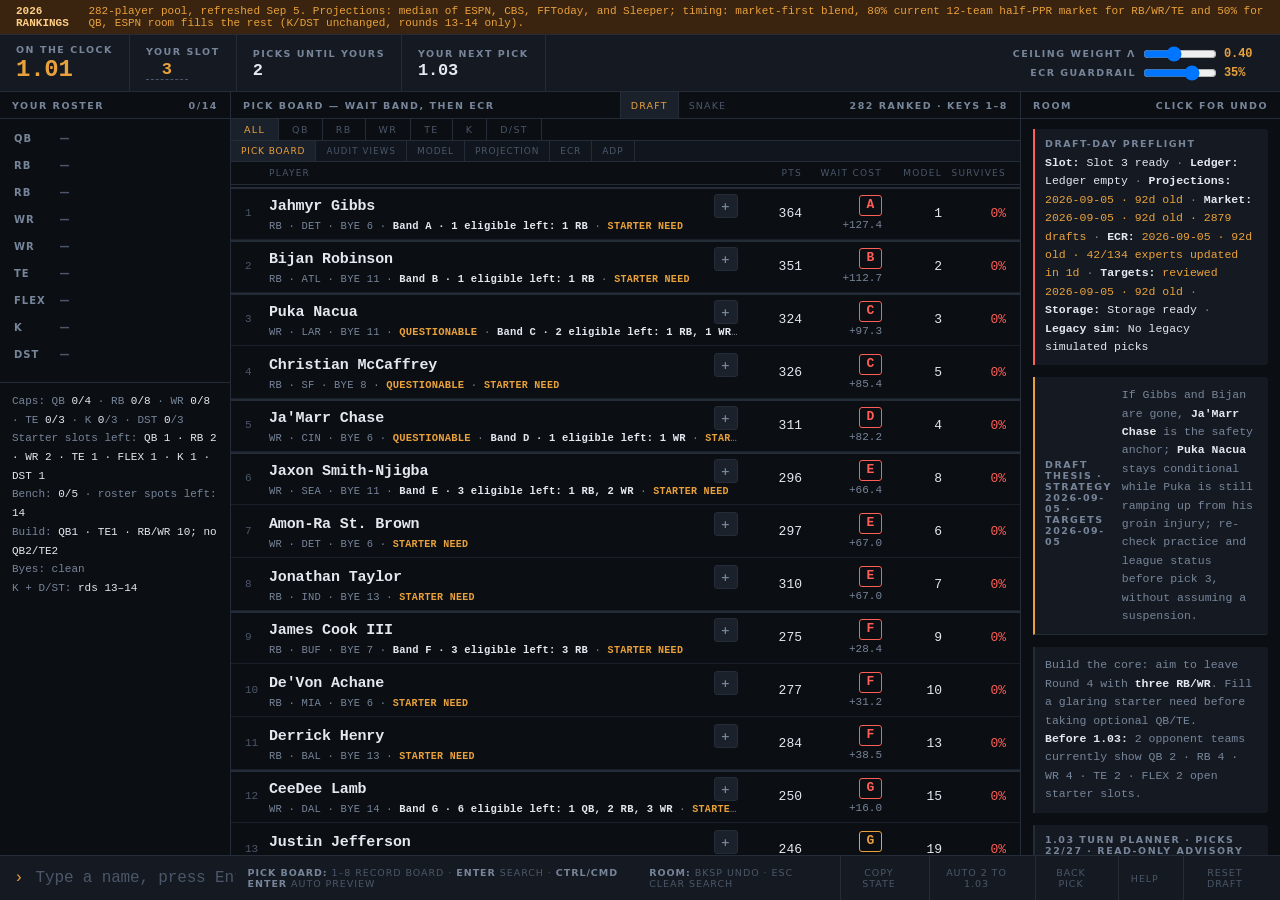
==== commit cd617da1: "Make the draft terminal usable from a phone Drafting happens away from the desk this year, so the mo" ====
--- a/out/draft_terminal.html
+++ b/out/draft_terminal.html
@@ -355,8 +355,21 @@
   .help{padding:max(12px,env(safe-area-inset-top)) max(12px,env(safe-area-inset-right)) max(12px,env(safe-area-inset-bottom)) max(12px,env(safe-area-inset-left))}
   .helphead{padding:11px 12px}
   .helpbody{padding:12px 14px 18px}
-  .nmline{position:relative}.nmline .nm{padding-right:42px}
-  .rowaction{position:absolute;right:0;top:-3px;min-width:40px;min-height:40px}
+  .nmline{position:relative;min-height:36px}.nmline .nm{padding-right:42px}
+  .rowaction{position:absolute;right:0;top:50%;transform:translateY(-50%);min-width:40px;min-height:36px}
+  /* The reasoning line carries the decision flags. Confined to the name grid
+     column it needed up to 699px of a 219px box, so the tail — exactly the
+     "conditional on news" / "thesis target" flags — was silently cut, with the
+     ellipsis itself hidden under the queue button. Promote .nmwrap's children
+     to grid items so the line spans the full row on its own second row. */
+  .nmwrap{display:contents}
+  .brow>.rk,.brow .nmline,.brow>.num,.brow>.wait{grid-row:1}
+  .brow .nmline{grid-column:2}
+  .brow .sub,.brow .why{grid-row:2;grid-column:2/-1;white-space:normal;
+    display:-webkit-box;-webkit-line-clamp:2;-webkit-box-orient:vertical;overflow:hidden}
+  /* Band letter already has its own column; the eligible-count breakdown is
+     bookkeeping available on the Room tab. Drop it to buy the flags room. */
+  .bandmeta{display:none}
   .record-toast{bottom:calc(145px + env(safe-area-inset-bottom))}
 }
 
@@ -473,8 +486,8 @@
       <p><b>Ceiling weight</b> defaults to the validated 0.40 and remains live-adjustable. The current upside SD is a configured generic position-rate proxy carried separately from forecast disagreement; it is useful across positions but is not a measured player-specific ceiling. Resolve close same-position calls with current role, health, discipline and quarterback news in the copied-state judgment step.</p>
       <p><b>Availability</b> is market-first: RB/WR/TE blend 80% of Fantasy Football Calculator's current 12-team half-PPR market with 20% ESPN-only room rank/ADP, QB blends 50/50, and K/DST are unchanged since they never enter VONA. ESPN's room price for RB/WR runs later than the market; ESPN's room price for TE runs earlier than the market instead (about 15 picks among ranked TEs in the current sample). TE keeps the same 80% market weight as RB/WR for now — that is a provisional choice pending targeted validation, not a fit to this one snapshot. Observed market draft dispersion drives the survival curve when a player is matched, widened whenever ESPN and market disagree so a large source gap reads as genuine uncertainty instead of false precision; otherwise a conservative heuristic supplies the fallback. Unavailable and low-source-coverage players remain searchable for accurate bookkeeping but no longer occupy forecasted opponent picks or expected-next-player estimates. A dated authoritative league-status override can supersede lagging ESPN status; its source and exact reason are shown in Copy state, and it never invents a return date. Sleeper is read as a second independent availability source: it contributes the injured body part and its own news recency, and a disagreement with ESPN is flagged on the board and in Copy state rather than applied, since an automatic override would let whichever feed happened to update last decide who is draftable.</p>
       <p><b>ESPN update</b> plus a date under a name is only the timestamp of that player's most recent ESPN news item, shown when it landed within the last three days. It is a recency marker, not a headline and not a sentiment signal — read the actual news before acting on it.</p>
-      <p><b>Winning build</b> is QB1, TE1, ten RB/WR, K1 and D/ST1. It starts with three RB/WR through Round 4, secures WR1 by Round 5, fills RB2/WR2/FLEX by Round 8, TE by Round 9, QB by Round 10, and takes K/D/ST in Rounds 13–14. The current slot-3 thesis adds conditional rails: after a WR at 1.03, leave 22/27 with RB1; after a two-WR first three, secure RB1 by 51 and RB2 by 75. QB2 and TE2 are waiver positions in this shallow format.</p>
-      <p><b>Draft thesis</b> is a dated, visible judgment layer. It currently treats Ja'Marr Chase as the 1.03 safety anchor while Puka Nacua ramps up from his groin injury; verify his current practice and league status, uses the joint Smart Queue for 22/27, and treats 70/75 as the default QB window. Earlier QB is still shown because VONA is unchanged, but it is an exception that must rank first in the joint turn evaluation rather than a preset Josh Allen target.</p>
+      <p><b>Default build</b> is QB1, TE1, ten RB/WR, K1 and D/ST1. The board preserves three RB/WR through Round 4, WR1 by Round 5, RB2/WR2/FLEX by Round 8, TE by Round 9, QB by Round 10, and K/DST in Rounds 13–14. These are overrideable policies, not proven winning requirements. The slot-3 RB windows at 27/51/75 are advisory only. Evaluate a backup QB or TE against actual waiver depth and the opportunity cost of a bench spot.</p>
+      <p><b>Draft thesis</b> is dated advice. If Gibbs and Bijan are gone, Chase remains the 1.03 preference pending current news. At 22/27, compare realistic player pairs; Smart Queue is optional scenario evidence. The default QB review window is 70/75, but an earlier QB can be justified by comparing QB-now plus later RB/WR against RB/WR-now plus later QB. A simulation ranking is not a prerequisite or a championship forecast.</p>
       <p><b>Target thesis</b> is a separate, dated watchlist for our exact later picks. A player needs support from at least two independent source families. The terminal calculates the current ESPN-versus-market discount after every refresh, but the watchlist never changes projection, VONA, survival, Model rank, or eligibility. On the day before the draft, refresh the numeric feeds, re-check official availability and depth charts, then update the target review date and names only after the qualitative sources have been reviewed again.</p>
       <p><b>1.03 turn planner</b> is a read-only advisory: it separates current pick-22 targets from players likely to survive to pick 27, then offers independent pair ideas. Those pair ideas are not a joint simulation and never change the ledger or board ranking. Conditional fallers are labeled from low survival to pick 22.</p>
       <p><b>Smart Queue</b> is a model-generated, read-only advisory that appears once pick 22 is on the clock. Unlike the turn planner's pair ideas, it is a genuine conditional simulation: for each top pick-22 candidate it rolls forward opponent picks 23–26 with the same calibrated opponent model, then re-derives eligibility, roster state and the best pick-27 outcome against that specific resulting pool — not two independently ranked numbers added together. Candidates are ranked by VOR@22 + E[VOR@27], both value-over-replacement figures, which is a different quantity from the Pick Board's wait-cost/VONA gain (value vs. your next pick) — the two numbers are not directly comparable. It never changes the ledger, board ranking or your manual Queue; press Compute to run it (it does not run automatically on every render, and while it is running the button is disabled and shows Computing…).</p>
@@ -482,6 +495,19 @@
       <p><b>Queue</b> is manual and persisted — your explicit override layer, separate from any model advisory. Use + on a Pick Board row, reorder targets under Room / Queue, and use Pick there only while you are on the clock. Tag a queued entry <b>Target</b>, <b>Conditional</b>, or <b>Fade</b> for your own bookkeeping; tags persist, export, and survive Reset with the entry, but never influence Model rank, wait cost, or survival. A queued player who fails the recommendation guardrails, or a Fade tagged on a current Smart Queue candidate, is flagged in the queue row so the conflict is visible before you draft it. Opponent picks move queued targets to Recently sniped, tag included; Undo reactivates them. Backup JSON copies a machine-restorable snapshot, and Import validates it before replacing local state. Reset draft preserves the queue and its tags.</p>
       <p>Record every real pick here. Copy state on your turn and paste it to Codex or Claude for a current-news top three. K/DST stay out of wait-cost ranking and are prioritized in rounds 13–14.</p>
       <p>Press <b>Esc</b>, click outside this panel, or use the × above to close.</p>
+    </div>
+  </div>
+</div>
+<div class="help" id="export-dialog" role="dialog" aria-modal="true" aria-labelledby="exporttitle">
+  <div class="helpbox">
+    <div class="helphead">
+      <h2 id="exporttitle">Copy draft state manually</h2>
+      <button id="exportclose" type="button" aria-label="Close manual copy">&times;</button>
+    </div>
+    <div class="statebody">
+      <p id="exportlead">The browser blocked the automatic copy. The full text is selected below &mdash; use your device's Copy action, then paste it into Claude.</p>
+      <textarea id="exporttext" spellcheck="false" readonly aria-label="Draft state text to copy"></textarea>
+      <div class="stateactions"><button class="primary" id="exportselect" type="button">Select all</button></div>
     </div>
   </div>
 </div>
@@ -16381,16 +16407,15 @@
   coreTotal:10, minCoreEach:4         // QB1 TE1 + ten RB/WR through round 12
 };
 // Current, explicit draft-day judgment. These rules never change projection,
-// replacement, timing, survival or VONA. The RB deadlines narrow eligibility;
+// replacement, timing, survival, VONA or eligibility. RB windows are advice;
 // the Chase/Puka and early-QB calls remain visible advisory overrides because
 // their inputs are current news and exact-room behavior, not stable forecasts.
 const DRAFT_THESIS={
   updated:'2026-09-05',
   openingTarget:"Ja'Marr Chase",openingConditional:'Puka Nacua',
   openingCondition:'while Puka is still ramping up from his groin injury; re-check practice and league status before pick 3, without assuming a suspension',
-  turnRbDeadline:27,wrHeavyRb1Deadline:51,wrHeavyRb2Deadline:75,
   qbDefaultWindow:70,
-  qbException:'take an earlier QB only if the joint Smart Queue ranks him first after the actual board is known',
+  qbException:'consider an earlier QB when the QB plus a realistic later RB/WR is better than the best RB/WR plus a realistic later QB; Smart Queue is optional scenario evidence',
   upsideRbWindows:'94/99 and 118/123'
 };
 // Dated qualitative evidence for exact-pick planning. This is deliberately
@@ -17162,23 +17187,12 @@
   }
   if(['K','DST'].includes(p.pos))return {ok:false,reason:'K/DST wait until rounds 13–14'};
 
-  if(p.pos==='QB'&&have.QB>=1)return {ok:false,reason:'QB2 belongs on waivers'};
-  if(p.pos==='TE'&&have.TE>=1)return {ok:false,reason:'TE2 belongs on waivers'};
+  if(p.pos==='QB'&&have.QB>=1)return {ok:false,reason:'default one-QB build; review bench cost and actual waiver depth'};
+  if(p.pos==='TE'&&have.TE>=1)return {ok:false,reason:'default one-TE build; review bench cost and actual waiver depth'};
 
   const after={...have}; after[p.pos]++;
   const coreAfter=after.RB+after.WR;
 
-  // Slot-3 thesis: after a WR at 1.03, leave the 22/27 turn with an RB.
-  // If the user manually overrides that advice and starts WR-heavy, repair the
-  // build by 51 and secure RB2 by 75. These are eligibility rails only.
-  const openedWR=mine[0]?.pos==='WR';
-  const wrHeavyStart=mine.slice(0,3).filter(player=>player.pos==='WR').length>=2;
-  if(slot===3&&openedWR&&pickNo===DRAFT_THESIS.turnRbDeadline&&after.RB<1)
-    return {ok:false,reason:'thesis: leave the 22/27 turn with RB1'};
-  if(slot===3&&wrHeavyStart&&pickNo>=DRAFT_THESIS.wrHeavyRb1Deadline&&after.RB<1)
-    return {ok:false,reason:'thesis: repair WR-heavy start with RB1 by pick 51'};
-  if(slot===3&&wrHeavyStart&&pickNo>=DRAFT_THESIS.wrHeavyRb2Deadline&&after.RB<2)
-    return {ok:false,reason:'thesis: secure RB2 by pick 75'};
   // Honor the draft-day plan: three RB/WR by the end of round four.
   if(round<=STRATEGY.coreDeadline&&coreAfter+(STRATEGY.coreDeadline-round)<STRATEGY.coreEarly)
     return {ok:false,reason:'preserve three-RB/WR start'};
@@ -17318,7 +17332,7 @@
   const gate=r.needsReview?` · REVIEW gate uses conservative rank ${r.decisionRank}`:'';
   const tieLabel=SAME_BAND_TIEBREAK==='consensus'?`ECR ${rankText(r.ecrRank)} tiebreak`:`Model ${rankText(r.modelRank)} tiebreak`;
   const qbThesis=r.p.pos==='QB'&&nextMyPick()&&nextMyPick()<DRAFT_THESIS.qbDefaultWindow
-    ? ` · thesis: default QB window ${fmtPick(DRAFT_THESIS.qbDefaultWindow)}; earlier only if Smart Queue ranks QB first`:'';
+    ? ` · thesis: default QB window ${fmtPick(DRAFT_THESIS.qbDefaultWindow)}; compare the QB/skill-player pair before taking QB early`:'';
   if(r.vonaTier===1)return `${statusText(r.p)}${need?'starter need · ':''}wait band A · ${tieLabel}${gate}${audit}${qbThesis} · ${projectionText(r.p)}`;
   const diff=r.ecrRank>500?0:r.ecrRank-r.modelRank;
   const timing=r.surv<.45?'likely gone next turn':r.surv<.7?'at risk by next turn':'reasonable wait';
@@ -17335,7 +17349,7 @@
     : '';
   let current='Keep VONA as the board score; use this layer only for the stated news and build decisions.';
   if(slot===3&&pick<=3)current=`If Gibbs and Bijan are gone, <b>${DRAFT_THESIS.openingTarget}</b> is the safety anchor; <b>${DRAFT_THESIS.openingConditional}</b> stays conditional ${DRAFT_THESIS.openingCondition}.`;
-  else if(slot===3&&pick<=27)current=`Use the joint <b>Smart Queue</b> for 22/27. ${openedWR&&!have.RB?'Leave the turn with <b>RB1</b>. ':''}Default QB window is <b>${fmtPick(DRAFT_THESIS.qbDefaultWindow)}/${fmtPick(75)}</b>; ${DRAFT_THESIS.qbException}.`;
+  else if(slot===3&&pick<=27)current=`Compare realistic player pairs for <b>22/27</b>. ${openedWR&&!have.RB?'Leave the turn with <b>RB1</b>. ':''}Default QB window is <b>${fmtPick(DRAFT_THESIS.qbDefaultWindow)}/${fmtPick(75)}</b>; ${DRAFT_THESIS.qbException}.`;
   else if(slot===3&&[46,51].includes(pick))current=`${wrHeavy?'WR-heavy start: ':''}<b>RB acquisition window.</b> Secure RB1 by 51; prefer the live ECR/VONA tier over a predetermined name.`;
   else if(slot===3&&[70,75].includes(pick))current=`${have.RB<2?'<b>Secure RB2 on this turn.</b> ':'RB2 is secured. '}This is also the default QB decision window; compare the remaining QB tier with RB/WR value.`;
   else if(slot===3&&[94,99,118,123].includes(pick))current=`Use ${DRAFT_THESIS.upsideRbWindows} for contingent-upside RBs; do not spend these picks merely repairing a low-ceiling depth chart.`;
@@ -17343,6 +17357,7 @@
 }
 
 function planText(mine){
+  if(mine.length>=ROUNDS)return 'Your roster is complete. Keep this draft state or copy a backup.';
   const open=openStarterSlots(mine), core=['RB','WR'].reduce((n,k)=>n+mine.filter(p=>p.pos===k).length,0);
   if(curRound()<=4)return core<3
     ? `Build the core: aim to leave Round 4 with <b>three RB/WR</b>. Fill a glaring starter need before taking optional QB/TE.`
@@ -17557,7 +17572,7 @@
   warn.innerHTML=autoPickNos.length
     ? `<b>RESET REQUIRED</b><span>This browser still contains ${autoPickNos.length} legacy simulated pick${autoPickNos.length===1?'':'s'} in the real ledger. Use Reset draft before recording live picks.</span>`
     :warn.dataset.refreshBanner;
-  $('#pickno').textContent=fmtPick(curPick());
+  $('#pickno').textContent=curPick()>TEAMS*ROUNDS?'Complete':fmtPick(curPick());
   $('.hcell.big').classList.toggle('otc',isOTC);
   const nm=nextMyPick();
   $('#nextpick').textContent=nm?fmtPick(nm):'—';
@@ -17594,7 +17609,7 @@
   const kLine=`K <span>${mine.filter(p=>p.pos==='K').length}</span>/${CAPS.K}`;
   const dLine=`DST <span>${mine.filter(p=>p.pos==='DST').length}</span>/${CAPS.DST}`;
   const openLine=['QB','RB','WR','TE','FLEX','K','DST'].filter(k=>open[k]).map(k=>`${k} ${open[k]}`).join(' · ')||'starters set';
-  const kdNote=kdst?`<br><span style="color:var(--amber)">▶ Pick K + D/ST now</span>`:`<br>K + D/ST: <span>rds 13–14</span>`;
+  const kdNote=mine.length>=ROUNDS?'<br>Roster complete':kdst?`<br><span style="color:var(--amber)">▶ Pick K + D/ST now</span>`:`<br>K + D/ST: <span>rds 13–14</span>`;
   const byeNote=byeStacks.length
     ? `<br><span style="color:var(--amber)">${byeSummaryText(mine)} · stacked: ${byeStacks.map(([week,count])=>`W${week} ×${count}`).join(' · ')}</span>`
     : `<br>${byeSummaryText(mine)}`;
@@ -17645,7 +17660,7 @@
   }
   $('#poolcount').textContent=view==='prep'?rows2.length+' ranked'+(decisionInputActive()?' · keys 1–8':' · read only'):remaining().length+' left';
   const sortLabel={gain:'Pick Board',model:'Model',proj:'Projection',ecr:'ECR',adp:'ADP'}[sortBy];
-  $('#boardtitle').textContent=q?'Matches':(kdst?'Special teams window':sortBy==='gain'?`Pick Board — wait band, then ${SAME_BAND_TIEBREAK==='consensus'?'ECR':'Model'}`:`Audit view — ${sortLabel} (read only)`);
+  $('#boardtitle').textContent=curPick()>TEAMS*ROUNDS?'Draft complete':q?'Matches':(kdst?'Special teams window':sortBy==='gain'?`Pick Board — wait band, then ${SAME_BAND_TIEBREAK==='consensus'?'ECR':'Model'}`:`Audit view — ${sortLabel} (read only)`);
   $('#q').placeholder=decisionInputActive()?'Type a name, press Enter to record the pick on the clock':'Audit view is read-only — switch to Pick Board to record';
   setPressed($('#mode'),'view',view);
   $('#filt').style.display='flex';
@@ -17700,7 +17715,7 @@
     const starterNeed=!optionalEarlyOnesie(r.p)&&(open[r.p.pos]||(['RB','WR','TE'].includes(r.p.pos)&&open.FLEX));
     const byeRisk=byeRiskForPlayer(r.p,mine);
     const flags=[
-      tierStart?`<span class="tierflag">Band ${waitBandLabel(r.vonaTier)} · ${bandLabel(r.vonaTier)}</span>`:'',
+      tierStart?`<span class="tierflag">Band ${waitBandLabel(r.vonaTier)}<span class="bandmeta"> · ${bandLabel(r.vonaTier)}</span></span>`:'',
       starterNeed?'<span class="flag">starter need</span>':'',
       byeRisk?'<span class="flag">bye stack risk</span>':'',
       thesisPlayerFlag(r.p),
@@ -17735,22 +17750,30 @@
     : 0;
   const queueOverlap=queue.filter(id=>boardMap.has(id)&&!picks.includes(id)).slice(0,4).map(id=>boardMap.get(id)).filter(Boolean);
   const jointTurn=slot===3&&curPick()===22;
-  const liveSmartQueue=jointTurn&&smartQueueCache&&smartQueueCache.key===smartQueueCacheKey()?smartQueueCache.evals:null;
   const openingThesis=slot===3&&curPick()===3&&['Jahmyr Gibbs','Bijan Robinson'].every(name=>picks.some(id=>byId.get(id)?.name===name));
   const openingTarget=openingThesis?boardRows.find(r=>r.p.name===DRAFT_THESIS.openingTarget):null;
   const openingConditional=openingThesis?boardRows.find(r=>r.p.name===DRAFT_THESIS.openingConditional):null;
-  const focusChoices=liveSmartQueue
-    ? liveSmartQueue.slice(0,3).map(e=>boardMap.get(e.c22.id)).filter(Boolean)
-    : openingThesis
+  const focusChoices=openingThesis
       ? [openingTarget,openingConditional,...topChoices].filter((r,i,list)=>r&&list.findIndex(x=>x?.p.id===r.p.id)===i).slice(0,3)
       : topChoices;
-  const focusLabel=liveSmartQueue?'Joint-turn top 3':openingThesis?'Thesis top 3':'Board top 3';
+  const focusLabel=openingThesis?'Thesis top 3':'Board top 3';
   const focusBox=isOTC&&topChoices.length
-    ? `<div class="runbox hot"><div class="eyebrow" style="margin-bottom:5px">On your pick</div><div class="t"><b>${focusLabel}:</b> ${focusChoices.map(r=>`${r.p.name} ${waitBandLabel(r.vonaTier)}`).join(' · ')}${openingThesis?'<br><small>Current-news safety order; the board below remains the unchanged VONA audit.</small>':''}${jointTurn&&!liveSmartQueue?'<br><b class="flag conflict-consensus">Compute Smart Queue before choosing; the simple board does not evaluate pick 22 and 27 jointly.</b>':''}${queueOverlap.length?`<br><b>Queue overlap:</b> ${queueOverlap.map(r=>`${r.p.name}${queueTags[r.p.id]?` <span class="flag qtag-${queueTags[r.p.id]}">${queueTags[r.p.id]}</span>`:''}`).join(' · ')}`:''}${topBandCount?`<br><b>Current band:</b> ${topBandCount} left`:''}<br><b>Starter needs:</b> ${openLine}</div></div>`
+    ? `<div class="runbox hot"><div class="eyebrow" style="margin-bottom:5px">On your pick</div><div class="t"><b>${focusLabel}:</b> ${focusChoices.map(r=>`${r.p.name} ${waitBandLabel(r.vonaTier)}`).join(' · ')}${openingThesis?'<br><small>Current-news safety order; the board below remains the unchanged VONA audit.</small>':''}${jointTurn?'<br><b class="flag conflict-consensus">Compare the 22/27 pair; Smart Queue is optional and does not estimate win probability.</b>':''}${queueOverlap.length?`<br><b>Queue overlap:</b> ${queueOverlap.map(r=>`${r.p.name}${queueTags[r.p.id]?` <span class="flag qtag-${queueTags[r.p.id]}">${queueTags[r.p.id]}</span>`:''}`).join(' · ')}`:''}${topBandCount?`<br><b>Current band:</b> ${topBandCount} left`:''}<br><b>Starter needs:</b> ${openLine}</div></div>`
     : '';
   $('#plan').innerHTML=focusBox+thesisGuidance(mine,boardRows)+`<div class="runbox"><div class="t">${planText(mine)}${opponentDemandText()}</div></div>`+turnPairPlanner(boardRows)+smartQueueBox(boardRows)+nextTurnTargets(boardRows);
   renderNotice();
-  const sourceAgeDays=date=>Math.max(0,Math.floor((Date.now()-new Date(date+'T00:00:00Z').getTime())/86400000));
+  // Age is counted in LOCAL calendar days. Parsing the source date at UTC
+  // midnight made data refreshed the day before an evening draft read as two
+  // days old the moment the clock passed 00:00Z (8pm EDT), turning the whole
+  // preflight amber mid-draft. Math.round absorbs DST shifts.
+  const sourceAgeDays=date=>{
+    const [y,m,d]=String(date).split('-').map(Number);
+    if(!y||!m||!d)return 0;
+    const then=new Date(y,m-1,d);
+    const now=new Date();
+    const today=new Date(now.getFullYear(),now.getMonth(),now.getDate());
+    return Math.max(0,Math.round((today-then)/86400000));
+  };
   const projectionAge=sourceAgeDays(PROJECTION_META.updated);
   const marketAge=sourceAgeDays(MARKET_META.updated);
   const ecrAge=sourceAgeDays(ECR_META.updated);
@@ -17816,7 +17839,7 @@
 // ── actions ──────────────────────────────────────────────────────
 // The ledger is frozen while the guide is open. Inert already blocks pointer
 // and tab access, but every mutation re-checks so no path can slip past it.
-function draftLocked(){return $('#help').classList.contains('on')||$('#state-dialog').classList.contains('on');}
+function draftLocked(){return $('#help').classList.contains('on')||$('#state-dialog').classList.contains('on')||$('#export-dialog').classList.contains('on');}
 function thesisConfirmation(player,pickNo){
   if(slot===3&&pickNo===3&&player.name===DRAFT_THESIS.openingConditional)
     return `Draft thesis currently prefers ${DRAFT_THESIS.openingTarget}. ${player.name} is conditional ${DRAFT_THESIS.openingCondition}.`;
@@ -17884,7 +17907,7 @@
 function buildState(){
   const mine=myRoster(), nm=nextMyPick(), nxt=pickAfterNext();
   const L=[];
-  L.push(`DRAFT STATE — on the clock ${fmtPick(curPick())} (round ${curRound()} of ${ROUNDS})`);
+  L.push(curPick()>TEAMS*ROUNDS?'DRAFT STATE — draft complete':`DRAFT STATE — on the clock ${fmtPick(curPick())} (round ${curRound()} of ${ROUNDS})`);
   if(autoPickNos.length)L.push(`WARNING: ${autoPickNos.length} legacy simulated picks remain in this ledger. Reset the HTML before treating it as live draft state.`);
   L.push(`My slot ${slot}/${TEAMS} · ceiling weight lambda ${currentLambda().toFixed(2)} (live manual control; default 0.40) · ECR guardrail ${Math.round(ecrWeight*100)}%`);
   L.push(`My full pick schedule: ${myPicks().join(' · ')}`);
@@ -17894,13 +17917,14 @@
   L.push(`Projection: ${PROJECTION_META.method} of ${PROJECTION_META.sources.join(', ')} where available, each rescored for league settings using regressed 2023-25 player first-down rates (position fallback for rookies/unmatched players); source disagreement is tracked separately from upside; ADP/ECR are not projection inputs.`);
   L.push(`Expert consensus: ${ECR_META.source}, updated ${ECR_META.updated}; ${ECR_META.experts} experts in the seven-day panel (${ECR_META.updated1d} updated within one day, ${ECR_META.updated3d} within three days). Player-level expert average, SD, and range are judgment context, not added ranking weight.`);
   L.push(`Pick Board order: eligibility → uncertainty-aware wait band (A, B, C …) → ${SAME_BAND_TIEBREAK==='consensus'?'ECR → Model → gain':'Model decision rank → exact wait cost'}. Wait cost is VONA: the ceiling-adjusted value lost by waiting until my next pick. Model core rank = custom projected points − ${(MODEL_REPLACEMENT_WEIGHT*100).toFixed(0)}% of that position's replacement projection; blend score = ${(1-ecrWeight).toFixed(2)} × core rank + ${ecrWeight.toFixed(2)} × half-PPR ECR re-ranked among QB/RB/WR/TE, then re-ranked. A 25+ rank Model/ECR gap uses the more conservative rank. Timing blends ESPN-only room rank/ADP (including recent movement) with ${MARKET_META.source}, market-weighted ${Math.round(MARKET_ADP_WEIGHT_BY_POS.RB*100)}% for RB/WR/TE and ${Math.round(MARKET_ADP_WEIGHT_BY_POS.QB*100)}% for QB so ESPN's stale room price can't dominate survival; market updated ${MARKET_META.updated} from ${MARKET_META.drafts} drafts. Survival uncertainty widens when ESPN and market disagree. ECR does not enter timing, survival, or wait cost.`);
+  L.push('ESPN AUTOPICK CONTEXT: ESPN default rank is separate from average draft position (ADP). In a live snake draft, an active player queue takes priority; otherwise saved draft rankings can govern timeout picks. Custom queues/rankings are unknown here. Use default rank only as conditional opponent evidence, together with actual roster needs; the terminal queue is not synced to ESPN.');
   L.push('Model boundary: supplied ceiling SD is a generic position-rate proxy, not player-specific measured upside. For near-ties, check current injury, discipline, role and quarterback news before choosing.');
   L.push('NEWS REVIEW 2026-09-05: Jeremiyah Love is recovering from an ankle injury and had not resumed practice in the Sep 3 report; do not use his Model 29 as a reason to ignore ECR 41. Isaiah Likely said he left camp healthy on Sep 2; the old foot-recovery note referred to 2025. Jacobs remains on the Exempt List; a Sep 10 hearing is not a return date. Re-check decision-changing news on draft day.');
-  L.push('Build guardrails: QB1/TE1 only; three RB/WR by Round 4; after WR at 1.03 leave 22/27 with RB1; if the first three picks contain two WRs, repair RB1 by pick 51 and secure RB2 by pick 75; WR1 by Round 5; RB2/WR2/FLEX by Round 8; TE by Round 9; QB by Round 10; ten RB/WR with at least four each; K + D/ST in Rounds 13–14.');
+  L.push('Build guardrails: QB1/TE1 only; three RB/WR by Round 4; WR1 by Round 5; RB2/WR2/FLEX by Round 8; TE by Round 9; QB by Round 10; ten RB/WR with at least four each; K + D/ST in Rounds 13–14.');
   L.push(`LIVE DRAFT THESIS — updated ${DRAFT_THESIS.updated}`);
   L.push(`  · 1.03 safety override: ${DRAFT_THESIS.openingTarget} over ${DRAFT_THESIS.openingConditional} ${DRAFT_THESIS.openingCondition}. This is a visible news judgment, not a hidden projection adjustment.`);
   L.push(`  · QB: default decision window ${fmtPick(DRAFT_THESIS.qbDefaultWindow)}/${fmtPick(75)}; ${DRAFT_THESIS.qbException}. Early QB remains visible on the board but is an explicit exception, not the plan.`);
-  L.push(`  · RB: leave 22/27 with RB1 after a WR opener; after a two-WR first three, RB1 by 51 and RB2 by 75; use ${DRAFT_THESIS.upsideRbWindows} for contingent upside.`);
+  L.push(`  · RB advisory, not eligibility: prefer RB1 on 22/27 after a WR opener; review RB depth at 51/75 without rejecting a superior faller; use ${DRAFT_THESIS.upsideRbWindows} for contingent upside.`);
   L.push(`INDEPENDENT-SOURCE TARGET WATCH — reviewed ${TARGET_THESIS.updated}; advisory only, never a ranking bonus`);
   Object.entries(TARGET_THESIS.players).forEach(([name,target])=>{
     const p=PLAYERS.find(player=>player.name===name);
@@ -17932,11 +17956,16 @@
   L.push('');
   L.push('MEASURED MODEL LIMITS — reviewed 2026-09-05; judgment context, not probability overrides');
   L.push('  · One 2025 draft supports materially higher skill-player survival in rounds 6–8 (mid-range predictions about 41–45%, observed 81–90%). Do not mechanically double every probability or promise a player will last; check actual room behavior. Earlier rounds were closer, but round 2 had +13 percentage points of bias.');
-  L.push('  · The September 5 live-engine simulation (300 drafts) found recommendations about 6.6 picks ahead of ESPN ADP in rounds 1–12; 16.4% were over five picks early with model survival above 50%. This is a simulation diagnostic, not a championship forecast. A reach is not automatically a mistake: compare player quality and the chance THIS player lasts before choosing.');
+  L.push('  · The September 5 baseline simulation (300 drafts, before removing slot-specific RB exclusions) found recommendations about 6.6 picks ahead of ESPN ADP in rounds 1–12; 16.4% were over five picks early with model survival above 50%. This is a simulation diagnostic, not a championship forecast. A reach is not automatically a mistake: compare player quality and the chance THIS player lasts before choosing.');
   L.push('  · Model rank favors QB relative to ECR and discounts many contingent RBs. Its SD is a position-rate proxy, not measured player upside. First-down scoring is already included; it does not justify every large ECR gap.');
   L.push('  · Inspect the consensus alternatives below, including policy-blocked options. Do not treat the board’s top eight as the complete choice set.');
   L.push('JUDGMENT REQUEST');
-  L.push('  Treat this exported HTML state as the only draft ledger. Use the live board, roster needs, recent positional runs, wait bands, projection source coverage/spread, expert-consensus dispersion, room intelligence, and current player news to give a top 3 for this pick. Explicitly override the board when fresh health/discipline/role/QB information is not priced into projections. Do not invent, record or persist picks outside the HTML.');
+  L.push('  Objective: improve the final usable roster and its chance of winning, not maximize VONA, total bench points, ADP profit, or adherence to a predetermined build. This model does not estimate championship probability.');
+  L.push('  Start with the strongest available consensus players, including alternatives outside the top eight. Depart from ECR only for a concrete scoring, role, health, roster-fit, or opportunity-cost reason. Model rank, a sleeper mention, or a precise simulation number alone is not a reason. First-down scoring is already included; do not count it twice.');
+  L.push('  For starters, compare expected usable lineup production. For bench picks, compare a realistic path to starting value and the cost of occupying one of five bench slots; generic position-rate SD does not measure individual upside.');
+  L.push('  Compare take-now/wait pairs using the actual intervening managers and remaining alternatives. ADP and survival inform availability, not player quality. Do not reach just because a positional replacement looks weak, or assume a default ESPN rank reveals a custom queue.');
+  L.push('  Roster deadlines and one-QB/one-TE rules are default policies, not league rules or proven optima. Consider a justified override while preserving a legal, complete lineup. Smart Queue is optional scenario evidence, never permission to draft a player.');
+  L.push('  Lead with the best pick, two alternatives, and a brief who-can-wait note. State decision-changing uncertainty. Treat this HTML as the only ledger; do not invent, record or persist picks elsewhere.');
   L.push('');
 
   const {slots:rosterView,used}=rosterSlots(mine);
@@ -17958,14 +17987,14 @@
   L.push(`(survives = P(still on board at ${nxt?fmtPick(nxt):'next pick'}), using ESPN room timing blended with ${MARKET_META.source} (RB/WR/TE ${Math.round(MARKET_ADP_WEIGHT_BY_POS.RB*100)}% market, QB ${Math.round(MARKET_ADP_WEIGHT_BY_POS.QB*100)}% market, K/DST ${Math.round(MARKET_ADP_WEIGHT_BY_POS.K*100)}% market), re-ranked among draftable remaining players; spread widens when sources disagree)`);
   rows.forEach((r,i)=>L.push(
     `  ${String(i+1).padStart(2)}. ${r.p.name.padEnd(22)} ${r.p.pos.padEnd(3)} ${(r.p.team||'—').padEnd(4)}`+
-    ` pts ${r.p.proj.toFixed(0).padStart(3)} (${projectionSourcesText(r.p)}; ${r.p.proj_n||0}src ${(r.p.proj_reliability||'medium').toUpperCase()} ${r.p.proj_low?.toFixed(0)??'—'}–${r.p.proj_high?.toFixed(0)??'—'}) · wait band ${r.isSpecial?'—':waitBandLabel(r.vonaTier)} · wait cost ${(r.gain>0?'+':'')+r.gain.toFixed(1)} · model ${rankText(r.modelRank)} [core ${r.coreRank}, skill-ECR ${r.ecrRank}, ECR−Model ${r.ecrRank>500?'—':(r.ecrRank-r.modelRank>0?'+':'')+(r.ecrRank-r.modelRank)}, blend ${r.blendScore.toFixed(1)}${r.needsReview?', REVIEW '+r.decisionRank:''}] · ${ecrEvidenceText(r.p)} · ESPN ADP ${r.p.adp.toFixed(0)} (${adpTrend(r.p)>0?'+':''}${adpTrend(r.p).toFixed(1)}) / market ${r.p.market_adp?.toFixed(1)??'—'} ±${r.p.adp_sd?.toFixed(1)??'—'} (${r.p.adp_sd_source||'unknown'}, n=${r.p.market_adp_n||0}) / timing ${timingMetric(r.p).toFixed(0)} · status ${r.p.status||'ACTIVE'}${sleeperStatusText(r.p)} · latest ESPN update ${newsDate(r.p)} (timestamp only, no headline) · survives ${(r.surv*100).toFixed(0)}%`));
+    ` pts ${r.p.proj.toFixed(0).padStart(3)} (${projectionSourcesText(r.p)}; ${r.p.proj_n||0}src ${(r.p.proj_reliability||'medium').toUpperCase()} ${r.p.proj_low?.toFixed(0)??'—'}–${r.p.proj_high?.toFixed(0)??'—'}) · wait band ${r.isSpecial?'—':waitBandLabel(r.vonaTier)} · wait cost ${(r.gain>0?'+':'')+r.gain.toFixed(1)} · model ${rankText(r.modelRank)} [core ${r.coreRank}, skill-ECR ${r.ecrRank}, ECR−Model ${r.ecrRank>500?'—':(r.ecrRank-r.modelRank>0?'+':'')+(r.ecrRank-r.modelRank)}, blend ${r.blendScore.toFixed(1)}${r.needsReview?', REVIEW '+r.decisionRank:''}] · ${ecrEvidenceText(r.p)} · ESPN default rank ${r.p.espn_rank??'—'} · ESPN ADP ${r.p.adp.toFixed(0)} (${adpTrend(r.p)>0?'+':''}${adpTrend(r.p).toFixed(1)}) / market ${r.p.market_adp?.toFixed(1)??'—'} ±${r.p.adp_sd?.toFixed(1)??'—'} (${r.p.adp_sd_source||'unknown'}, n=${r.p.market_adp_n||0}) / timing ${timingMetric(r.p).toFixed(0)} · status ${r.p.status||'ACTIVE'}${sleeperStatusText(r.p)} · latest ESPN update ${newsDate(r.p)} (timestamp only, no headline) · survives ${(r.surv*100).toFixed(0)}%`));
   L.push('');
 
   const shown=new Set(rows.map(r=>r.p.id));
   const alternatives=allRows.filter(r=>!r.isSpecial&&!shown.has(r.p.id)&&modelDraftable(r.p)&&r.p.ecr<=500)
     .sort((a,b)=>a.p.ecr-b.p.ecr||a.p.name.localeCompare(b.p.name)).slice(0,12);
   L.push('CONSENSUS ALTERNATIVES OUTSIDE TOP EIGHT — review, not automatic recommendations');
-  alternatives.forEach(r=>L.push(`  · ${r.p.name} (${r.p.pos}): ECR ${r.p.ecr}, Model ${r.modelRank}, pts ${r.p.proj.toFixed(1)} (${projectionSourcesText(r.p)}); ESPN ADP ${r.p.adp.toFixed(1)}, market ${r.p.market_adp??'—'}; survives ${Math.round(r.surv*100)}%; status ${r.p.status||'ACTIVE'}${sleeperStatusText(r.p)}; ${r.eligible?'eligible':`POLICY BLOCK: ${r.blockedReason}`}`));
+  alternatives.forEach(r=>L.push(`  · ${r.p.name} (${r.p.pos}): ECR ${r.p.ecr}, Model ${r.modelRank}, pts ${r.p.proj.toFixed(1)} (${projectionSourcesText(r.p)}); ESPN default rank ${r.p.espn_rank??'—'}, ESPN ADP ${r.p.adp.toFixed(1)}, market ${r.p.market_adp??'—'}; survives ${Math.round(r.surv*100)}%; status ${r.p.status||'ACTIVE'}${sleeperStatusText(r.p)}; ${r.eligible?'eligible':`POLICY BLOCK: ${r.blockedReason}`}`));
   const excluded=remaining().filter(p=>POS.includes(p.pos)&&!modelDraftable(p)&&p.ecr<=166).sort((a,b)=>a.ecr-b.ecr);
   if(excluded.length)L.push('UNAVAILABLE / LOW-COVERAGE CONSENSUS NAMES — do not assume healthy: '+excluded.map(p=>`${p.name} (${p.pos}, ECR ${p.ecr}, ${p.status||'ACTIVE'}, ${p.proj_reliability||'unknown'} coverage)`).join(' · '));
   L.push('');
@@ -17979,13 +18008,14 @@
   }
   L.push('');
   L.push(`${remaining().length} players left in the active draft pool.`);
-  L.push('Which of these should I take, and why? Give a top 3 with one line each.');
+  L.push(mine.length>=ROUNDS?'My roster is complete. Review the final roster if requested.':'Which of these should I take, and why? Give a top 3 with one line each.');
   return L.join('\n');
 }
 
 async function copyState(){
   const txt=buildState(), btn=$('#copy');
   const ok=await copyTextWithFallback(txt,'Copy the draft state below:');
+  if(!ok)openExportDialog(txt,'draft state',btn);
   btn.textContent=ok?'Copied':'Copy manually';
   btn.classList.toggle('ok',ok);
   setTimeout(()=>{
@@ -17995,9 +18025,33 @@
   if(matchMedia('(pointer:fine)').matches)$('#q').focus();
 }
 async function copyBackupState(){
-  const ok=await copyTextWithFallback(JSON.stringify(buildBackupState(),null,2),'Copy the backup JSON below:');
+  const json=JSON.stringify(buildBackupState(),null,2);
+  const ok=await copyTextWithFallback(json,'Copy the backup JSON below:');
   setNotice(ok?'ok':'warn',ok?'Backup JSON copied.':'Backup JSON ready to copy manually.');
   render();
+  if(!ok)openExportDialog(json,'backup JSON',null);
+}
+let exportReturnFocus=null;
+function openExportDialog(text,label,opener){
+  exportReturnFocus=opener||document.activeElement;
+  $('#app').setAttribute('inert','');
+  $('#app').setAttribute('aria-hidden','true');
+  $('#exportlead').textContent=`The browser blocked the automatic copy of the ${label}. The full text is selected below \u2014 use your device's Copy action, then paste it into Claude.`;
+  $('#exporttext').value=text;
+  $('#export-dialog').classList.add('on');
+  $('#exporttext').focus();
+  $('#exporttext').select();
+}
+function closeExportDialog(){
+  const dialog=$('#export-dialog');
+  if(!dialog.classList.contains('on'))return;
+  dialog.classList.remove('on');
+  $('#app').removeAttribute('inert');
+  $('#app').removeAttribute('aria-hidden');
+  const back=exportReturnFocus;
+  exportReturnFocus=null;
+  if(back&&typeof back.focus==='function'&&document.contains(back))back.focus();
+  else if(matchMedia('(pointer:fine)').matches)$('#q').focus();
 }
 let stateReturnFocus=null;
 function importBackupState(opener){
@@ -18100,6 +18154,16 @@
   }
 });
 document.addEventListener('keydown',e=>{
+  if($('#export-dialog').classList.contains('on')){
+    if(e.key==='Escape'){e.preventDefault();closeExportDialog();return;}
+    if(e.key==='Tab'){
+      const stops=[$('#exportclose'),$('#exporttext'),$('#exportselect')], at=stops.indexOf(document.activeElement);
+      e.preventDefault();
+      const next=e.shiftKey?(at<=0?stops.length-1:at-1):(at<0||at===stops.length-1?0:at+1);
+      stops[next].focus();
+    }
+    return;
+  }
   if($('#state-dialog').classList.contains('on')){
     if(e.key==='Escape'){e.preventDefault();closeStateDialog();return;}
     if(e.key==='Tab'){
@@ -18226,6 +18290,9 @@
 $('#helpbtn').addEventListener('click',e=>openHelp(e.currentTarget));
 $('#helpclose').addEventListener('click',closeHelp);
 $('#help').addEventListener('click',e=>{if(e.target===$('#help'))closeHelp();});
+$('#exportclose').addEventListener('click',closeExportDialog);
+$('#export-dialog').addEventListener('click',e=>{if(e.target===$('#export-dialog'))closeExportDialog();});
+$('#exportselect').addEventListener('click',()=>{$('#exporttext').focus();$('#exporttext').select();});
 $('#stateclose').addEventListener('click',closeStateDialog);
 $('#state-dialog').addEventListener('click',e=>{if(e.target===$('#state-dialog'))closeStateDialog();});
 $('#statecopy').addEventListener('click',copyBackupFromDialog);
